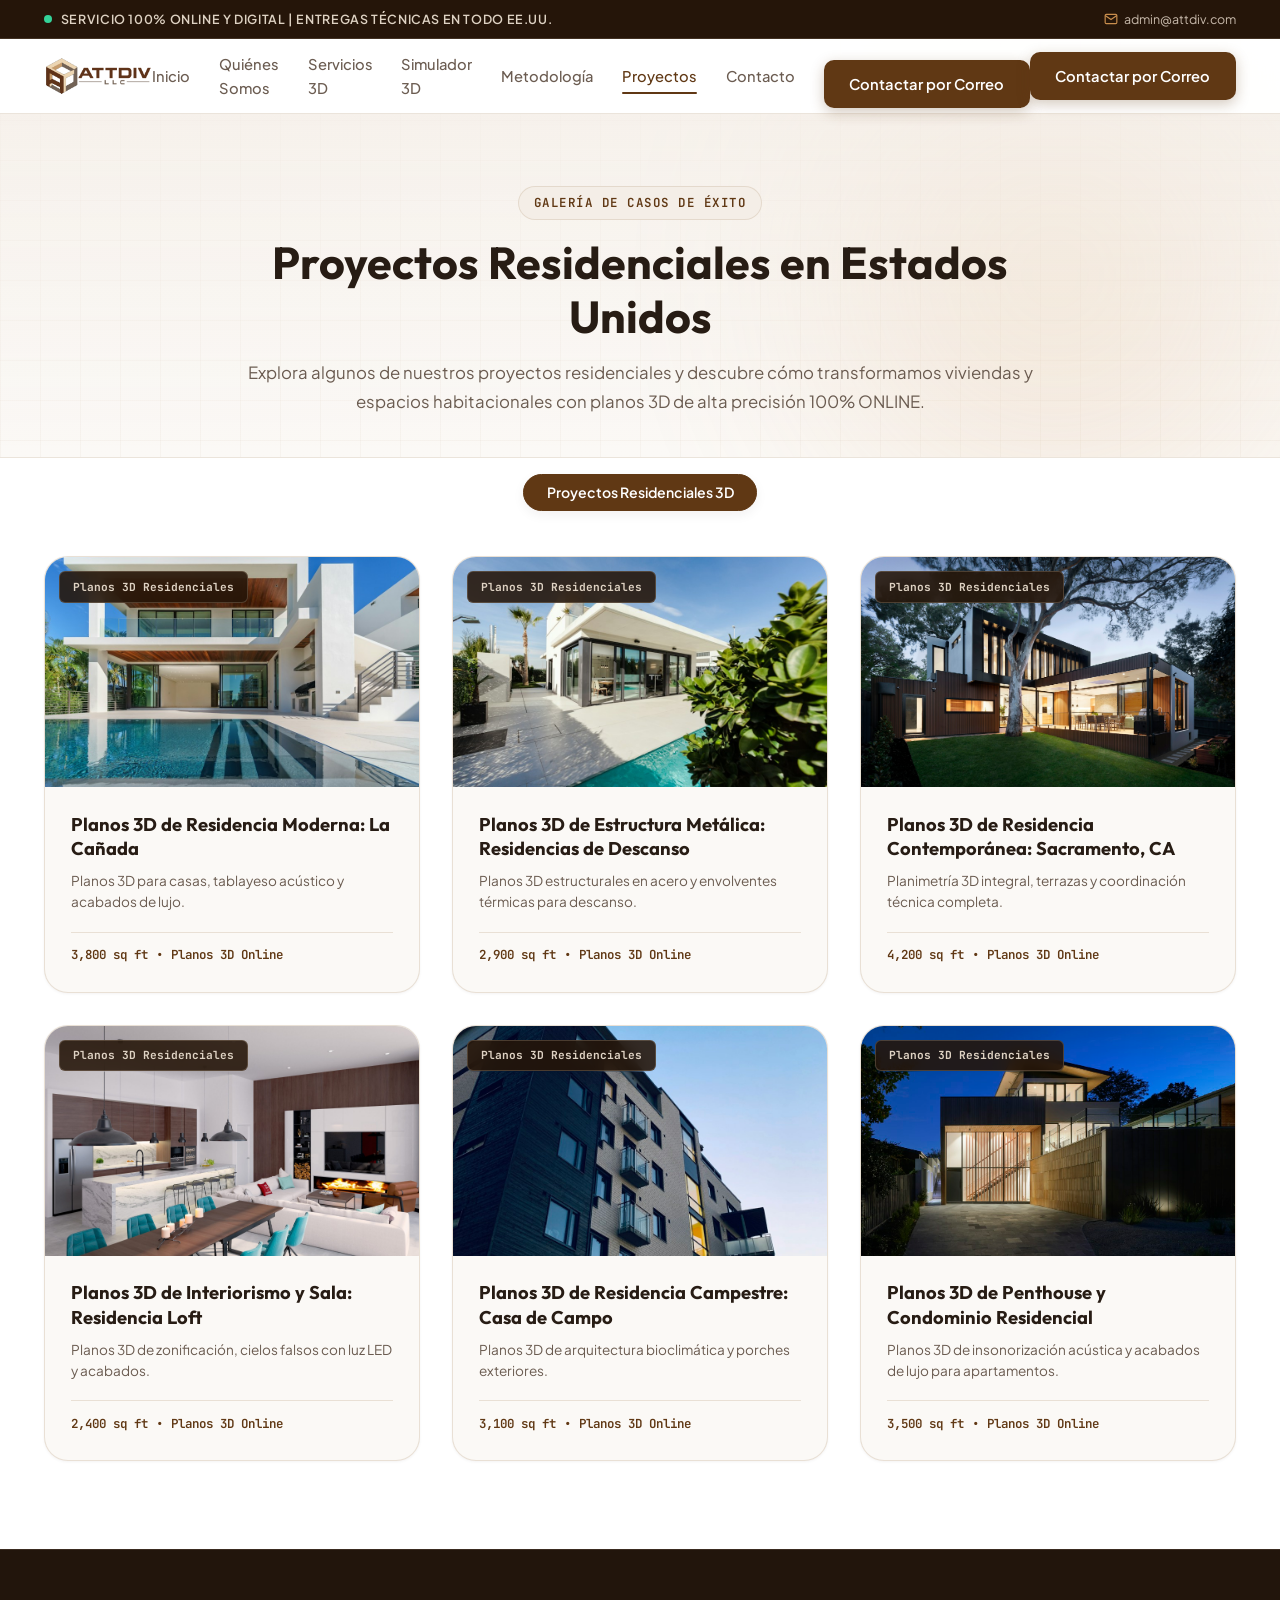
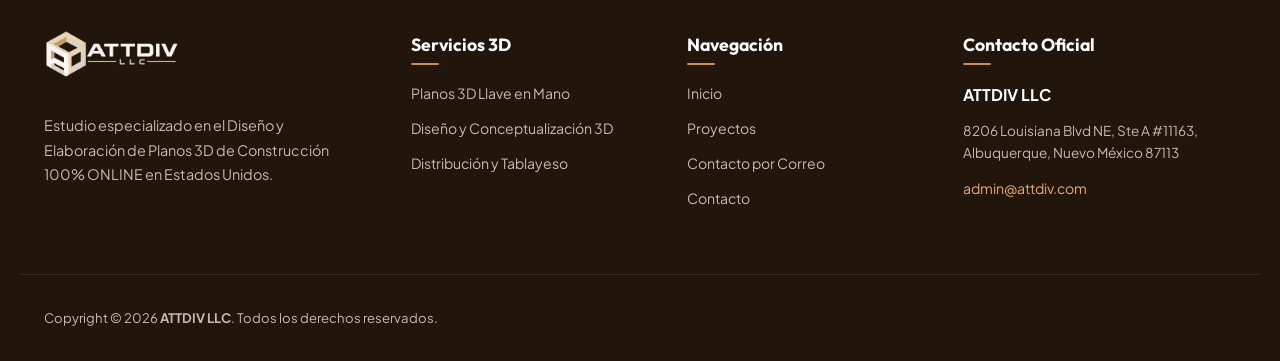
==== proyectos.html @ 7dbda61d "Initial commit: Rediseño completo ATTDIV LLC - Planos 3D y Arquitectura Digital" ====
<!DOCTYPE html>
<html lang="es">
<head>
  <meta charset="UTF-8">
  <meta name="viewport" content="width=device-width, initial-scale=1.0, maximum-scale=5.0">
  <title>Portafolio de Proyectos 3D | ATTDIV LLC</title>
  <meta name="description" content="Portafolio de proyectos y planos arquitectónicos 3D desarrollados por ATTDIV LLC en Estados Unidos. Obras residenciales, de descanso, y condominios modernos.">
  <link rel="icon" type="image/png" href="assets/img/favicon-attdiv.png?v=3">
  <link rel="shortcut icon" href="favicon.ico?v=3">
  <link rel="apple-touch-icon" href="assets/img/favicon-attdiv.png?v=3">
  <link rel="stylesheet" href="assets/css/styles.css">
</head>
<body>

  <!-- Ambient Glows -->
  <div class="ambient-glow glow-warm-1"></div>
  <div class="ambient-glow glow-warm-2"></div>

  <!-- TOPBAR -->
  <aside class="topbar">
    <div class="container topbar-wrapper">
      <div class="topbar-status">
        <span class="status-pulse-dot"></span>
        <span>SERVICIO 100% ONLINE Y DIGITAL | ENTREGAS TÉCNICAS EN TODO EE.UU.</span>
      </div>
      <div class="topbar-links">
        <a href="mailto:admin@attdiv.com">
          <svg width="14" height="14" viewBox="0 0 24 24" fill="none" stroke="currentColor" stroke-width="2"><path d="M4 4h16c1.1 0 2 .9 2 2v12c0 1.1-.9 2-2 2H4c-1.1 0-2-.9-2-2V6c0-1.1.9-2 2-2z"></path><polyline points="22,6 12,13 2,6"></polyline></svg>
          <span>admin@attdiv.com</span>
        </a>
      </div>
    </div>
  </aside>

  <!-- HEADER -->
  <header class="header">
    <div class="container nav-container">
      <a href="index.html" class="logo-brand">
        <img src="assets/img/logo-horizontal-web.png" alt="ATTDIV LLC">
      </a>
      <nav class="nav-menu">
        <a href="index.html#inicio" class="nav-link">Inicio</a>
        <a href="index.html#quienes-somos" class="nav-link">Quiénes Somos</a>
        <a href="servicios.html" class="nav-link">Servicios 3D</a>
        <a href="index.html#simulador" class="nav-link">Simulador 3D</a>
        <a href="index.html#metodologia" class="nav-link">Metodología</a>
        <a href="proyectos.html" class="nav-link active">Proyectos</a>
        <a href="index.html#contacto" class="nav-link">Contacto</a>
        <div class="nav-menu-cta mobile-only" style="display:flex;flex-direction:column;gap:0.75rem;width:100%;margin-top:1rem;">
          <a href="mailto:admin@attdiv.com?subject=Consulta%20Planos%203D%20ATTDIV%20LLC" class="btn btn-primary" style="width:100%;">Contactar por Correo</a>
        </div>
      </nav>
      <div class="nav-actions">
        <a href="mailto:admin@attdiv.com?subject=Consulta%20Planos%203D%20ATTDIV%20LLC" class="btn btn-primary desktop-only">Contactar por Correo</a>
        <button class="menu-toggle" aria-label="Abrir menú" aria-expanded="false">
          <svg width="24" height="24" viewBox="0 0 24 24" fill="none" stroke="currentColor" stroke-width="2"><line x1="3" y1="12" x2="21" y2="12"></line><line x1="3" y1="6" x2="21" y2="6"></line><line x1="3" y1="18" x2="21" y2="18"></line></svg>
        </button>
      </div>
    </div>
  </header>

  <main>
    <section style="padding:4.5rem 0 2.5rem;background:linear-gradient(180deg, rgba(244, 238, 231, 0.7) 0%, transparent 100%);text-align:center;">
      <div class="container" style="max-width:850px;">
        <span class="section-tag">GALERÍA DE CASOS DE ÉXITO</span>
        <h1 class="section-title">Proyectos Residenciales en Estados Unidos</h1>
        <p class="section-subtitle">
          Explora algunos de nuestros proyectos residenciales y descubre cómo transformamos viviendas y espacios habitacionales con planos 3D de alta precisión 100% ONLINE.
        </p>
      </div>
    </section>

    <!-- PORTFOLIO GRID -->
    <section class="portfolio-section" style="padding-top:1rem;">
      <div class="container">
        <div class="portfolio-filters">
          <button type="button" class="port-filter-btn active" data-filter="all">Proyectos Residenciales 3D</button>
        </div>

        <div class="portfolio-grid">
          <!-- 1. LA CAÑADA -->
          <div class="portfolio-card" data-category="residencial" data-desc="Planos 3D de tablayeso residencial y divisiones interiores de alta gama en La Cañada. Modulación de muros secos, cielos falsos con iluminación indirecta y acabados de primera categoría." data-specs="Área: 3,800 sq ft • Formato: Revit BIM + 3ds Max • Tiempo: 14 días • Planos 3D Online">
            <div class="portfolio-img-box">
              <img src="assets/img/port-canada.jpg" alt="Planos 3D Tablayeso residencial La Cañada">
              <span class="portfolio-category-tag">Planos 3D Residenciales</span>
            </div>
            <div class="portfolio-info">
              <h3 class="portfolio-title">Planos 3D de Residencia Moderna: La Cañada</h3>
              <p class="portfolio-desc">Planos 3D para casas, tablayeso acústico y acabados de lujo.</p>
              <div class="portfolio-specs">
                <span>3,800 sq ft</span>
                <span>•</span>
                <span>Planos 3D Online</span>
              </div>
            </div>
          </div>

          <!-- 2. RESIDENCIAS DE DESCANSO -->
          <div class="portfolio-card" data-category="residencial" data-desc="Planos 3D estructurales metálicos y diseño arquitectónico 3D para residencia de descanso contemporánea con amplios ventanales y voladizos." data-specs="Área: 2,900 sq ft • Formato: AutoCAD 3D + Tekla • Tiempo: 10 días • Planos 3D Online">
            <div class="portfolio-img-box">
              <img src="assets/img/port-descanso.jpg" alt="Planos 3D Estructura metálica residencias de descanso">
              <span class="portfolio-category-tag">Planos 3D Residenciales</span>
            </div>
            <div class="portfolio-info">
              <h3 class="portfolio-title">Planos 3D de Estructura Metálica: Residencias de Descanso</h3>
              <p class="portfolio-desc">Planos 3D estructurales en acero y envolventes térmicas para descanso.</p>
              <div class="portfolio-specs">
                <span>2,900 sq ft</span>
                <span>•</span>
                <span>Planos 3D Online</span>
              </div>
            </div>
          </div>

          <!-- 3. SACRAMENTO CA -->
          <div class="portfolio-card" data-category="residencial" data-desc="Planos 3D integrales para residencia unifamiliar contemporánea en Sacramento, CA. Diseño de fachada moderna, terrazas y piscina integrada." data-specs="Área: 4,200 sq ft • Formato: Revit BIM + AutoCAD • Tiempo: 15 días • Planos 3D Online">
            <div class="portfolio-img-box">
              <img src="assets/img/hero-3d.jpg" alt="Planos 3D Residencia Contemporánea Sacramento">
              <span class="portfolio-category-tag">Planos 3D Residenciales</span>
            </div>
            <div class="portfolio-info">
              <h3 class="portfolio-title">Planos 3D de Residencia Contemporánea: Sacramento, CA</h3>
              <p class="portfolio-desc">Planimetría 3D integral, terrazas y coordinación técnica completa.</p>
              <div class="portfolio-specs">
                <span>4,200 sq ft</span>
                <span>•</span>
                <span>Planos 3D Online</span>
              </div>
            </div>
          </div>

          <!-- 4. INTERIORISMO RESIDENCIAL -->
          <div class="portfolio-card" data-category="residencial" data-desc="Planos 3D de distribución interior, tablayeso acústico e iluminación LED indirecta para sala y cocina de loft residencial." data-specs="Área: 2,400 sq ft • Formato: AutoCAD 3D + SketchUp • Tiempo: 9 días • Planos 3D Online">
            <div class="portfolio-img-box">
              <img src="assets/img/cocina-salon-comedor.jpg" alt="Planos 3D Interiorismo Sala Loft">
              <span class="portfolio-category-tag">Planos 3D Residenciales</span>
            </div>
            <div class="portfolio-info">
              <h3 class="portfolio-title">Planos 3D de Interiorismo y Sala: Residencia Loft</h3>
              <p class="portfolio-desc">Planos 3D de zonificación, cielos falsos con luz LED y acabados.</p>
              <div class="portfolio-specs">
                <span>2,400 sq ft</span>
                <span>•</span>
                <span>Planos 3D Online</span>
              </div>
            </div>
          </div>

          <!-- 5. CASA DE CAMPO -->
          <div class="portfolio-card" data-category="residencial" data-desc="Planimetría 3D para vivienda campestre sustentable con muros térmicos, orientación solar y porches exteriores." data-specs="Área: 3,100 sq ft • Formato: Revit Architecture + 3ds Max • Tiempo: 12 días • Planos 3D Online">
            <div class="portfolio-img-box">
              <img src="assets/img/port-cendana.jpg" alt="Planos 3D Casa de Campo Residencial">
              <span class="portfolio-category-tag">Planos 3D Residenciales</span>
            </div>
            <div class="portfolio-info">
              <h3 class="portfolio-title">Planos 3D de Residencia Campestre: Casa de Campo</h3>
              <p class="portfolio-desc">Planos 3D de arquitectura bioclimática y porches exteriores.</p>
              <div class="portfolio-specs">
                <span>3,100 sq ft</span>
                <span>•</span>
                <span>Planos 3D Online</span>
              </div>
            </div>
          </div>

          <!-- 6. PENTHOUSE RESIDENCIAL -->
          <div class="portfolio-card" data-category="residencial" data-desc="Planos 3D de tablayeso y acabados interiores para penthouse y apartamentos de lujo con aislamiento acústico." data-specs="Área: 3,500 sq ft • Formato: Revit BIM + DWG • Tiempo: 13 días • Planos 3D Online">
            <div class="portfolio-img-box">
              <img src="assets/img/service-distribution.jpg" alt="Planos 3D Penthouse Residencial">
              <span class="portfolio-category-tag">Planos 3D Residenciales</span>
            </div>
            <div class="portfolio-info">
              <h3 class="portfolio-title">Planos 3D de Penthouse y Condominio Residencial</h3>
              <p class="portfolio-desc">Planos 3D de insonorización acústica y acabados de lujo para apartamentos.</p>
              <div class="portfolio-specs">
                <span>3,500 sq ft</span>
                <span>•</span>
                <span>Planos 3D Online</span>
              </div>
            </div>
          </div>
        </div>
      </div>
    </section>
  </main>

  <!-- LIGHTBOX MODAL -->
  <div class="modal-overlay" id="projectModal" role="dialog" aria-modal="true" aria-hidden="true">
    <div class="modal-content">
      <button class="modal-close-btn" id="modalCloseBtn" aria-label="Cerrar">&times;</button>
      <div style="height:360px;overflow:hidden;border-bottom:1px solid var(--border-subtle);background:var(--cafe-deep);">
        <img id="modalImg" src="" alt="Detalle del Proyecto" style="width:100%;height:100%;object-fit:cover;">
      </div>
      <div style="padding:2.2rem;">
        <span class="section-tag" id="modalCategory" style="margin-bottom:0.75rem;">Categoría</span>
        <h3 id="modalTitle" style="font-size:1.6rem;margin-bottom:1rem;color:var(--text-main);font-family:var(--font-heading);">Título del Proyecto</h3>
        <p id="modalDesc" style="color:var(--text-muted);line-height:1.7;margin-bottom:1.5rem;font-size:0.95rem;">Descripción detallada.</p>
        <div style="background:var(--beige-soft);border:1px solid var(--border-subtle);padding:1.1rem;border-radius:var(--radius-sm);margin-bottom:1.8rem;">
          <strong style="display:block;color:var(--cafe-primary);font-size:0.8rem;text-transform:uppercase;letter-spacing:0.06em;margin-bottom:0.35rem;" class="font-mono">Ficha Técnica de Entrega</strong>
          <span id="modalSpecs" class="font-mono" style="font-size:0.85rem;color:var(--text-main);">Especificaciones</span>
        </div>
        <div style="display:flex;gap:1rem;flex-wrap:wrap;">
          <a href="mailto:admin@attdiv.com?subject=Consulta%20Proyecto%20Planos%203D" class="btn btn-primary" style="flex:1;">
            <svg width="18" height="18" viewBox="0 0 24 24" fill="none" stroke="currentColor" stroke-width="2"><path d="M4 4h16c1.1 0 2 .9 2 2v12c0 1.1-.9 2-2 2H4c-1.1 0-2-.9-2-2V6c0-1.1.9-2 2-2z"></path><polyline points="22,6 12,13 2,6"></polyline></svg>
            <span>Consultar por Correo</span>
          </a>
          <button type="button" class="btn btn-secondary" onclick="document.getElementById('projectModal').classList.remove('active');document.body.style.overflow='';">Cerrar</button>
        </div>
      </div>
    </div>
  </div>

  <!-- FOOTER -->
  <footer class="footer">
    <div class="container footer-grid">
      <div class="footer-brand">
        <a href="index.html" class="logo-brand" style="margin-bottom:1.2rem;display:inline-flex;">
          <img src="assets/img/logo-horizontal-light.png" alt="ATTDIV LLC" style="height:48px;">
        </a>
        <p>Estudio especializado en el Diseño y Elaboración de Planos 3D de Construcción 100% ONLINE en Estados Unidos.</p>
      </div>
      <div class="footer-col">
        <h4>Servicios 3D</h4>
        <div class="footer-links">
          <a href="servicios.html">Planos 3D Llave en Mano</a>
          <a href="servicios.html">Diseño y Conceptualización 3D</a>
          <a href="servicios.html">Distribución y Tablayeso</a>
        </div>
      </div>
      <div class="footer-col">
        <h4>Navegación</h4>
        <div class="footer-links">
          <a href="index.html">Inicio</a>
          <a href="proyectos.html">Proyectos</a>
          <a href="mailto:admin@attdiv.com?subject=Consulta%20Planos%203D">Contacto por Correo</a>
          <a href="index.html#contacto">Contacto</a>
        </div>
      </div>
      <div class="footer-col">
        <h4>Contacto Oficial</h4>
        <div class="footer-links">
          <span style="color:#fff;font-weight:700;">ATTDIV LLC</span>
          <span style="font-size:0.85rem;color:var(--text-on-dark-muted);">8206 Louisiana Blvd NE, Ste A #11163, Albuquerque, Nuevo México 87113</span>
          <a href="mailto:admin@attdiv.com" style="color:var(--accent-gold-light);">admin@attdiv.com</a>
        </div>
      </div>
    </div>
    <div class="container footer-bottom">
      <div>Copyright © 2026 <strong>ATTDIV LLC</strong>. Todos los derechos reservados.</div>
    </div>
  </footer>

  <script src="assets/js/main.js"></script>
</body>
</html>
---- assets/css/styles.css ----
/* ==========================================================================
   ATTDIV LLC - ARCHITECTURAL DESIGN & 3D BLUEPRINTS ONLINE
   Design System & Styling
   Palette:
     - Café:   #603814 (Primary Brand Walnut)
     - Beige:  #c7b199 (Warm Travertine / Sandstone)
     - Tierra: #736356 (Earth Taupe / Mineral Stone)
     - Blanco: #ffffff (Pure Blueprint White)
   ========================================================================== */

@import url('https://fonts.googleapis.com/css2?family=JetBrains+Mono:wght@400;500;600;700&family=Outfit:wght@300;400;500;600;700;800;900&family=Plus+Jakarta+Sans:ital,wght@0,300;0,400;0,500;0,600;0,700;0,800;1,400&display=swap');

:root {
  /* Core Palette */
  --cafe-primary: #603814;
  --cafe-dark: #40230b;
  --cafe-deep: #251509;
  --cafe-light: #7e4b1e;
  --cafe-glow: rgba(96, 56, 20, 0.16);

  --beige-primary: #c7b199;
  --beige-light: #ded2c3;
  --beige-soft: #f4eee7;
  --beige-subtle: #faf7f2;
  --beige-dark: #9f8870;

  --tierra-primary: #736356;
  --tierra-dark: #4e4238;
  --tierra-light: #918174;
  --tierra-soft: #ebe5df;

  --color-white: #ffffff;
  --color-offwhite: #fdfbf8;

  /* Surfaces & Backgrounds */
  --bg-page: #fbf9f6;
  --bg-surface: #ffffff;
  --bg-muted: #f5eee5;
  --bg-dark-section: #22150c;
  --bg-dark-card: #301f13;
  --bg-dark-border: rgba(199, 177, 153, 0.15);

  /* Warm Accent & Gold */
  --accent-gold: #c98e4d;
  --accent-gold-light: #e4ab6d;
  --accent-gold-glow: rgba(201, 142, 77, 0.25);

  /* Typography Colors */
  --text-main: #271c14;
  --text-muted: #6b5c51;
  --text-subtle: #96867a;
  --text-on-dark: #faf7f2;
  --text-on-dark-muted: #c7b9ab;

  /* Borders */
  --border-subtle: rgba(199, 177, 153, 0.35);
  --border-medium: rgba(115, 99, 86, 0.22);
  --border-strong: rgba(96, 56, 20, 0.28);

  /* Shadows */
  --shadow-xs: 0 1px 3px rgba(37, 21, 9, 0.05);
  --shadow-sm: 0 4px 12px rgba(37, 21, 9, 0.06);
  --shadow-md: 0 10px 28px -6px rgba(37, 21, 9, 0.09), 0 3px 8px -2px rgba(37, 21, 9, 0.04);
  --shadow-lg: 0 20px 44px -8px rgba(37, 21, 9, 0.13), 0 6px 16px -3px rgba(37, 21, 9, 0.06);
  --shadow-xl: 0 30px 60px -12px rgba(37, 21, 9, 0.22);

  /* Radius */
  --radius-xs: 6px;
  --radius-sm: 10px;
  --radius-md: 16px;
  --radius-lg: 24px;
  --radius-xl: 32px;
  --radius-pill: 9999px;

  /* Fonts */
  --font-heading: 'Outfit', sans-serif;
  --font-body: 'Plus Jakarta Sans', system-ui, -apple-system, sans-serif;
  --font-mono: 'JetBrains Mono', monospace;

  /* Transitions */
  --ease-spring: cubic-bezier(0.16, 1, 0.3, 1);
  --ease-smooth: cubic-bezier(0.4, 0, 0.2, 1);
  --duration-fast: 0.18s;
  --duration-normal: 0.3s;
  --duration-slow: 0.5s;
}

/* ==========================================================================
   RESET & GLOBAL BASE (Strict Zero Horizontal Overflow)
   ========================================================================== */
*, *::before, *::after {
  box-sizing: border-box;
  margin: 0;
  padding: 0;
}

html, body {
  overflow-x: hidden !important;
  max-width: 100vw;
  width: 100%;
  position: relative;
  scroll-behavior: smooth;
  font-size: 16px;
  -webkit-text-size-adjust: 100%;
}

body {
  font-family: var(--font-body);
  color: var(--text-main);
  background-color: var(--bg-page);
  line-height: 1.65;
  -webkit-font-smoothing: antialiased;
  -moz-osx-font-smoothing: grayscale;
}

/* Subtle Architectural Grid Background */
body::before {
  content: "";
  position: fixed;
  top: 0;
  left: 0;
  width: 100%;
  height: 100%;
  background-image: 
    linear-gradient(to right, rgba(199, 177, 153, 0.08) 1px, transparent 1px),
    linear-gradient(to bottom, rgba(199, 177, 153, 0.08) 1px, transparent 1px);
  background-size: 40px 40px;
  pointer-events: none;
  z-index: -1;
}

img, svg {
  display: block;
  max-width: 100%;
  height: auto;
}

a {
  color: inherit;
  text-decoration: none;
  transition: color var(--duration-fast) var(--ease-smooth);
}

button, input, select, textarea {
  font-family: inherit;
  font-size: inherit;
  color: inherit;
}

ul, ol {
  list-style: none;
}

.container {
  width: 100%;
  max-width: 1240px;
  margin-left: auto;
  margin-right: auto;
  padding-left: 1.5rem;
  padding-right: 1.5rem;
  box-sizing: border-box;
}

.font-mono {
  font-family: var(--font-mono);
}

/* Ambient Glow Container (Contained to prevent any horizontal scroll) */
.ambient-glow {
  position: absolute;
  width: 450px;
  height: 450px;
  border-radius: 50%;
  filter: blur(120px);
  pointer-events: none;
  z-index: -1;
  opacity: 0.3;
  max-width: 100vw;
  overflow: hidden;
}

.glow-warm-1 {
  top: 50px;
  right: 0;
  background: radial-gradient(circle, var(--accent-gold-light), rgba(96, 56, 20, 0.2));
}

.glow-warm-2 {
  top: 700px;
  left: 0;
  background: radial-gradient(circle, var(--beige-primary), rgba(115, 99, 86, 0.15));
}

/* ==========================================================================
   TOPBAR
   ========================================================================== */
.topbar {
  background-color: var(--cafe-deep);
  color: var(--text-on-dark);
  font-size: 0.78rem;
  border-bottom: 1px solid rgba(199, 177, 153, 0.18);
  position: relative;
  z-index: 1001;
}

.topbar-wrapper {
  display: flex;
  align-items: center;
  justify-content: space-between;
  padding-top: 0.55rem;
  padding-bottom: 0.55rem;
  flex-wrap: wrap;
  gap: 0.5rem;
}

.topbar-status {
  display: flex;
  align-items: center;
  gap: 0.55rem;
  font-weight: 600;
  letter-spacing: 0.05em;
  color: var(--beige-light);
}

.status-pulse-dot {
  width: 8px;
  height: 8px;
  border-radius: 50%;
  background-color: #34d399;
  box-shadow: 0 0 0 0 rgba(52, 211, 153, 0.7);
  animation: pulse-ring 2s infinite cubic-bezier(0.4, 0, 0.6, 1);
}

@keyframes pulse-ring {
  0% { box-shadow: 0 0 0 0 rgba(52, 211, 153, 0.7); }
  70% { box-shadow: 0 0 0 8px rgba(52, 211, 153, 0); }
  100% { box-shadow: 0 0 0 0 rgba(52, 211, 153, 0); }
}

.topbar-links {
  display: flex;
  align-items: center;
  gap: 1.5rem;
  color: var(--text-on-dark-muted);
}

.topbar-links a {
  display: inline-flex;
  align-items: center;
  gap: 0.4rem;
  transition: color var(--duration-fast);
}

.topbar-links a:hover {
  color: var(--accent-gold-light);
}

.topbar-links svg {
  color: var(--accent-gold);
}

/* ==========================================================================
   HEADER / NAVBAR
   ========================================================================== */
.header {
  position: sticky;
  top: 0;
  background: rgba(255, 255, 255, 0.94);
  backdrop-filter: blur(16px);
  -webkit-backdrop-filter: blur(16px);
  border-bottom: 1px solid var(--border-subtle);
  z-index: 1000;
  transition: box-shadow var(--duration-normal), background-color var(--duration-normal);
}

.header.scrolled {
  background: rgba(255, 255, 255, 0.98);
  box-shadow: var(--shadow-sm);
}

.nav-container {
  display: flex;
  align-items: center;
  justify-content: space-between;
  height: 74px;
}

.logo-brand {
  display: flex;
  align-items: center;
  gap: 0.75rem;
}

.logo-brand img {
  height: 44px;
  width: auto;
  object-fit: contain;
  transition: transform var(--duration-normal) var(--ease-spring);
}

.logo-brand:hover img {
  transform: scale(1.03);
}

.nav-menu {
  display: flex;
  align-items: center;
  gap: 1.8rem;
}

.nav-link {
  font-weight: 500;
  font-size: 0.92rem;
  color: var(--text-muted);
  position: relative;
  padding: 0.35rem 0;
  transition: color var(--duration-fast);
}

.nav-link::after {
  content: "";
  position: absolute;
  bottom: 0;
  left: 0;
  width: 0%;
  height: 2px;
  background-color: var(--cafe-primary);
  border-radius: var(--radius-pill);
  transition: width var(--duration-normal) var(--ease-smooth);
}

.nav-link:hover, .nav-link.active {
  color: var(--cafe-primary);
}

.nav-link:hover::after, .nav-link.active::after {
  width: 100%;
}

.nav-actions {
  display: flex;
  align-items: center;
  gap: 1rem;
}

.menu-toggle {
  display: none;
  background: none;
  border: 1px solid var(--border-subtle);
  padding: 0.5rem;
  border-radius: var(--radius-sm);
  cursor: pointer;
  color: var(--cafe-primary);
  transition: all var(--duration-fast);
}

.menu-toggle:hover {
  background-color: var(--beige-soft);
}

/* ==========================================================================
   BUTTONS
   ========================================================================== */
.btn {
  display: inline-flex;
  align-items: center;
  justify-content: center;
  gap: 0.55rem;
  font-weight: 600;
  font-size: 0.92rem;
  padding: 0.75rem 1.6rem;
  border-radius: var(--radius-sm);
  cursor: pointer;
  border: none;
  transition: all var(--duration-normal) var(--ease-spring);
  text-decoration: none;
  white-space: nowrap;
}

.btn-primary {
  background-color: var(--cafe-primary);
  color: var(--color-white);
  box-shadow: 0 4px 14px rgba(96, 56, 20, 0.28);
}

.btn-primary:hover {
  background-color: var(--cafe-dark);
  box-shadow: 0 8px 22px rgba(96, 56, 20, 0.38);
  transform: translateY(-2px);
  color: var(--color-white);
}

.btn-secondary {
  background-color: var(--color-white);
  color: var(--cafe-primary);
  border: 1.5px solid var(--border-subtle);
  box-shadow: var(--shadow-xs);
}

.btn-secondary:hover {
  background-color: var(--beige-soft);
  border-color: var(--beige-primary);
  color: var(--cafe-dark);
  transform: translateY(-2px);
}

/* ==========================================================================
   SECTION COMMON STYLES
   ========================================================================== */
section {
  padding: 5.5rem 0;
  position: relative;
  overflow: hidden;
}

.section-tag {
  display: inline-flex;
  align-items: center;
  gap: 0.45rem;
  font-family: var(--font-mono);
  font-size: 0.78rem;
  font-weight: 600;
  letter-spacing: 0.12em;
  text-transform: uppercase;
  color: var(--cafe-primary);
  background-color: var(--beige-soft);
  padding: 0.35rem 0.9rem;
  border-radius: var(--radius-pill);
  border: 1px solid var(--border-subtle);
  margin-bottom: 1rem;
}

.section-header {
  text-align: center;
  max-width: 780px;
  margin: 0 auto 3.5rem auto;
}

.section-title {
  font-family: var(--font-heading);
  font-size: clamp(2rem, 3.5vw, 2.8rem);
  font-weight: 700;
  line-height: 1.2;
  color: var(--text-main);
  margin-bottom: 1rem;
}

.section-subtitle {
  font-size: 1.05rem;
  color: var(--text-muted);
  line-height: 1.7;
}

/* ==========================================================================
   HERO SECTION
   ========================================================================== */
.hero {
  padding: 4.5rem 0 5.5rem;
  background: linear-gradient(180deg, rgba(244, 238, 231, 0.6) 0%, rgba(251, 249, 246, 0) 100%);
  position: relative;
  overflow: hidden;
}

.hero-grid {
  display: grid;
  grid-template-columns: 1.15fr 0.85fr;
  gap: 3.5rem;
  align-items: center;
}

.hero-tag {
  display: inline-flex;
  align-items: center;
  gap: 0.5rem;
  font-family: var(--font-mono);
  font-size: 0.82rem;
  font-weight: 600;
  letter-spacing: 0.08em;
  color: var(--cafe-primary);
  background: var(--color-white);
  padding: 0.4rem 1rem;
  border-radius: var(--radius-pill);
  border: 1px solid var(--border-subtle);
  box-shadow: var(--shadow-xs);
  margin-bottom: 1.4rem;
}

.hero-tag span {
  color: var(--accent-gold);
  font-weight: 700;
}

.hero-title {
  font-family: var(--font-heading);
  font-size: clamp(2.4rem, 4.2vw, 3.8rem);
  font-weight: 800;
  line-height: 1.12;
  color: var(--text-main);
  margin-bottom: 1.4rem;
  letter-spacing: -0.02em;
}

.hero-title .gradient-text {
  background: linear-gradient(135deg, var(--cafe-primary) 0%, var(--accent-gold) 100%);
  -webkit-background-clip: text;
  -webkit-text-fill-color: transparent;
  display: inline-block;
}

.hero-desc {
  font-size: 1.08rem;
  color: var(--text-muted);
  line-height: 1.75;
  margin-bottom: 1.8rem;
}

.hero-features-list {
  display: flex;
  flex-direction: column;
  gap: 0.75rem;
  margin-bottom: 2.2rem;
}

.hero-feature-item {
  display: flex;
  align-items: flex-start;
  gap: 0.8rem;
  font-size: 0.95rem;
  color: var(--text-main);
}

.hero-check-icon {
  display: inline-flex;
  align-items: center;
  justify-content: center;
  width: 22px;
  height: 22px;
  border-radius: 50%;
  background-color: var(--cafe-primary);
  color: var(--color-white);
  font-size: 0.75rem;
  font-weight: 700;
  flex-shrink: 0;
  margin-top: 2px;
}

.hero-actions {
  display: flex;
  align-items: center;
  gap: 1.2rem;
  margin-bottom: 2.8rem;
  flex-wrap: wrap;
}

.hero-stats {
  display: grid;
  grid-template-columns: repeat(3, 1fr);
  gap: 1.5rem;
  padding-top: 2rem;
  border-top: 1px solid var(--border-subtle);
}

.stat-item {
  display: flex;
  flex-direction: column;
}

.stat-num {
  font-family: var(--font-heading);
  font-size: 2.2rem;
  font-weight: 800;
  line-height: 1;
  color: var(--cafe-primary);
  margin-bottom: 0.35rem;
}

.stat-label {
  font-size: 0.8rem;
  color: var(--text-muted);
  line-height: 1.4;
}

/* Hero Visual Showcase */
.hero-visual-card {
  position: relative;
  background: var(--color-white);
  border: 1px solid var(--border-subtle);
  border-radius: var(--radius-lg);
  padding: 1rem;
  box-shadow: var(--shadow-xl);
  box-sizing: border-box;
  max-width: 100%;
}

.hero-visual-img-wrap {
  position: relative;
  border-radius: var(--radius-md);
  overflow: hidden;
  aspect-ratio: 4 / 3;
}

.hero-visual-img-wrap img {
  width: 100%;
  height: 100%;
  object-fit: cover;
}

.cad-grid-overlay {
  position: absolute;
  top: 0;
  left: 0;
  width: 100%;
  height: 100%;
  background-image: 
    linear-gradient(to right, rgba(255, 255, 255, 0.15) 1px, transparent 1px),
    linear-gradient(to bottom, rgba(255, 255, 255, 0.15) 1px, transparent 1px);
  background-size: 24px 24px;
  pointer-events: none;
}

.cad-badge-scale {
  position: absolute;
  top: 14px;
  left: 14px;
  background: rgba(37, 21, 9, 0.85);
  backdrop-filter: blur(8px);
  color: var(--beige-light);
  font-family: var(--font-mono);
  font-size: 0.72rem;
  padding: 0.3rem 0.7rem;
  border-radius: var(--radius-xs);
  border: 1px solid rgba(199, 177, 153, 0.3);
}

.cad-badge-logo {
  position: absolute;
  top: 14px;
  right: 14px;
  background: rgba(255, 255, 255, 0.95);
  backdrop-filter: blur(8px);
  padding: 0.4rem 0.75rem;
  border-radius: var(--radius-xs);
  box-shadow: var(--shadow-sm);
}

.cad-badge-logo img {
  height: 24px;
  width: auto;
}

.floating-badge {
  position: absolute;
  background: rgba(255, 255, 255, 0.95);
  backdrop-filter: blur(12px);
  border: 1px solid var(--border-subtle);
  border-radius: var(--radius-md);
  padding: 0.75rem 1.1rem;
  box-shadow: var(--shadow-lg);
  display: flex;
  align-items: center;
  gap: 0.8rem;
  z-index: 2;
  box-sizing: border-box;
}

.floating-badge-1 {
  bottom: -20px;
  left: -15px;
}

.floating-badge-2 {
  top: 35%;
  right: -15px;
}

/* ==========================================================================
   ANIMATED ICONS & MICRO-INTERACTIONS
   ========================================================================== */
.icon-box {
  display: inline-flex;
  align-items: center;
  justify-content: center;
  width: 48px;
  height: 48px;
  border-radius: var(--radius-sm);
  background-color: var(--beige-soft);
  color: var(--cafe-primary);
  border: 1px solid var(--border-subtle);
  flex-shrink: 0;
  transition: all var(--duration-normal) var(--ease-spring);
}

.icon-box svg {
  width: 22px;
  height: 22px;
  transition: transform var(--duration-normal) var(--ease-spring);
}

.card-hoverable:hover .icon-box,
.icon-box:hover {
  background-color: var(--cafe-primary);
  color: var(--color-white);
  border-color: var(--cafe-primary);
  transform: translateY(-3px) scale(1.06);
  box-shadow: 0 6px 16px var(--cafe-glow);
}

.card-hoverable:hover .icon-box svg,
.icon-box:hover svg {
  transform: scale(1.12) rotate(4deg);
}

/* ==========================================================================
   TOOLTIPS
   ========================================================================== */
.has-tooltip {
  position: relative;
  display: inline-flex;
  align-items: baseline;
  gap: 0.2rem;
  cursor: pointer;
  border-bottom: 1.5px dashed var(--accent-gold);
  color: var(--cafe-primary);
  font-weight: 600;
  transition: all var(--duration-fast);
}

.has-tooltip:hover {
  color: var(--cafe-dark);
  border-bottom-color: var(--cafe-primary);
  background-color: rgba(201, 142, 77, 0.1);
}

.tooltip-icon {
  font-size: 0.72rem;
  background: var(--accent-gold);
  color: var(--color-white);
  width: 14px;
  height: 14px;
  border-radius: 50%;
  display: inline-flex;
  align-items: center;
  justify-content: center;
  font-weight: 700;
  vertical-align: middle;
  transform: translateY(-2px);
}

.tooltip-card {
  position: absolute;
  bottom: calc(100% + 12px);
  left: 50%;
  transform: translateX(-50%) translateY(8px) scale(0.96);
  width: 290px;
  background: rgba(255, 255, 255, 0.98);
  backdrop-filter: blur(14px);
  border: 1px solid var(--border-medium);
  border-radius: var(--radius-md);
  padding: 1.1rem;
  box-shadow: var(--shadow-lg), 0 0 20px rgba(96, 56, 20, 0.08);
  opacity: 0;
  visibility: hidden;
  pointer-events: none;
  z-index: 1100;
  transition: opacity var(--duration-normal) var(--ease-spring),
              transform var(--duration-normal) var(--ease-spring),
              visibility var(--duration-normal);
  color: var(--text-main);
  font-size: 0.85rem;
  line-height: 1.55;
  font-weight: 400;
  text-align: left;
}

.tooltip-card::after {
  content: "";
  position: absolute;
  top: 100%;
  left: 50%;
  transform: translateX(-50%);
  border-width: 7px;
  border-style: solid;
  border-color: rgba(255, 255, 255, 0.98) transparent transparent transparent;
}

.has-tooltip:hover .tooltip-card,
.has-tooltip.active .tooltip-card {
  opacity: 1;
  visibility: visible;
  pointer-events: auto;
  transform: translateX(-50%) translateY(0) scale(1);
}

.tooltip-header {
  display: flex;
  flex-direction: column;
  gap: 0.25rem;
  margin-bottom: 0.6rem;
  border-bottom: 1px solid var(--border-subtle);
  padding-bottom: 0.5rem;
}

.tooltip-badge {
  font-family: var(--font-mono);
  font-size: 0.68rem;
  font-weight: 700;
  color: var(--cafe-primary);
  text-transform: uppercase;
  letter-spacing: 0.08em;
}

.tooltip-title {
  font-family: var(--font-heading);
  font-size: 0.96rem;
  font-weight: 700;
  color: var(--text-main);
}

.tooltip-benefit {
  display: block;
  margin-top: 0.65rem;
  padding-top: 0.55rem;
  border-top: 1px dashed var(--border-subtle);
  color: var(--cafe-primary);
  font-weight: 600;
  font-size: 0.78rem;
}

/* ==========================================================================
   PILARES DE VALOR Y ESTRATEGIA (4 Cards)
   ========================================================================== */
.pillars-section {
  background-color: var(--color-white);
  border-top: 1px solid var(--border-subtle);
  border-bottom: 1px solid var(--border-subtle);
}

.pillars-grid {
  display: grid;
  grid-template-columns: repeat(4, 1fr);
  gap: 1.8rem;
}

.pillar-card {
  background: var(--bg-page);
  border: 1px solid var(--border-subtle);
  border-radius: var(--radius-md);
  padding: 2.2rem 1.8rem;
  display: flex;
  flex-direction: column;
  transition: all var(--duration-normal) var(--ease-spring);
}

.pillar-card:hover {
  transform: translateY(-6px);
  background: var(--color-white);
  border-color: var(--beige-primary);
  box-shadow: var(--shadow-md);
}

.pillar-num {
  font-family: var(--font-mono);
  font-size: 0.95rem;
  font-weight: 700;
  color: var(--accent-gold);
  margin-bottom: 1.2rem;
  display: block;
}

.pillar-title {
  font-family: var(--font-heading);
  font-size: 1.25rem;
  font-weight: 700;
  color: var(--text-main);
  margin-bottom: 0.8rem;
}

.pillar-desc {
  font-size: 0.9rem;
  color: var(--text-muted);
  line-height: 1.6;
}

/* ==========================================================================
   ABOUT SECTION / QUIÉNES SOMOS
   ========================================================================== */
.about-section {
  background-color: var(--bg-page);
}

.about-grid {
  display: grid;
  grid-template-columns: 0.9fr 1.1fr;
  gap: 4.5rem;
  align-items: center;
}

.about-visual {
  position: relative;
}

.about-img-box {
  position: relative;
  border-radius: var(--radius-lg);
  overflow: hidden;
  box-shadow: var(--shadow-xl);
  border: 1px solid var(--border-subtle);
}

.about-img-box img {
  width: 100%;
  height: 520px;
  object-fit: cover;
}

.about-experience-stamp {
  position: absolute;
  bottom: 24px;
  right: 24px;
  background: rgba(37, 21, 9, 0.92);
  backdrop-filter: blur(12px);
  border: 1px solid rgba(199, 177, 153, 0.35);
  color: var(--color-white);
  padding: 1.4rem 1.6rem;
  border-radius: var(--radius-md);
  box-shadow: var(--shadow-lg);
  text-align: center;
  max-width: 180px;
}

.stamp-years {
  display: block;
  font-family: var(--font-heading);
  font-size: 2.2rem;
  font-weight: 800;
  color: var(--accent-gold-light);
  line-height: 1;
  margin-bottom: 0.35rem;
}

.stamp-text {
  font-size: 0.76rem;
  line-height: 1.35;
  color: var(--beige-light);
  display: block;
}

.about-content h2 {
  font-family: var(--font-heading);
  font-size: clamp(2rem, 3.2vw, 2.7rem);
  font-weight: 700;
  line-height: 1.22;
  margin-bottom: 1.4rem;
  color: var(--text-main);
}

.about-text {
  font-size: 1.02rem;
  color: var(--text-muted);
  line-height: 1.75;
  margin-bottom: 1.2rem;
}

.differentiators-grid {
  display: grid;
  grid-template-columns: 1fr 1fr;
  gap: 1.4rem;
  margin: 2.2rem 0;
}

.diff-card {
  display: flex;
  align-items: flex-start;
  gap: 0.9rem;
  background: var(--color-white);
  padding: 1.2rem;
  border-radius: var(--radius-sm);
  border: 1px solid var(--border-subtle);
  transition: all var(--duration-normal) var(--ease-spring);
}

.diff-card:hover {
  transform: translateY(-3px);
  border-color: var(--cafe-primary);
  box-shadow: var(--shadow-sm);
}

.diff-icon {
  width: 32px;
  height: 32px;
  border-radius: 50%;
  background-color: var(--beige-soft);
  color: var(--cafe-primary);
  display: inline-flex;
  align-items: center;
  justify-content: center;
  flex-shrink: 0;
  margin-top: 2px;
}

.diff-title {
  font-family: var(--font-heading);
  font-size: 0.98rem;
  font-weight: 700;
  color: var(--text-main);
  margin-bottom: 0.25rem;
}

.diff-desc {
  font-size: 0.82rem;
  color: var(--text-muted);
  line-height: 1.5;
}

/* ==========================================================================
   SIMULADOR INTERACTIVO 3D (VISOR COMPARATIVO CAD VS RENDER)
   ========================================================================== */
.simulator-section {
  background: linear-gradient(180deg, var(--color-white) 0%, var(--beige-subtle) 100%);
  border-top: 1px solid var(--border-subtle);
  border-bottom: 1px solid var(--border-subtle);
  overflow: hidden;
}

.simulator-container {
  max-width: 1100px;
  margin-inline: auto;
  background: var(--cafe-deep);
  border: 1px solid rgba(199, 177, 153, 0.25);
  border-radius: var(--radius-xl);
  overflow: hidden;
  box-shadow: var(--shadow-xl);
  box-sizing: border-box;
  width: 100%;
}

.simulator-header {
  padding: 1.4rem 2rem;
  display: flex;
  align-items: center;
  justify-content: space-between;
  flex-wrap: wrap;
  gap: 1.2rem;
  border-bottom: 1px solid rgba(199, 177, 153, 0.15);
  background: rgba(37, 21, 9, 0.7);
  box-sizing: border-box;
  width: 100%;
}

.simulator-header h3 {
  color: var(--color-white);
  font-family: var(--font-heading);
  font-size: 1.25rem;
  margin-bottom: 0.2rem;
}

.simulator-controls {
  display: flex;
  align-items: center;
  gap: 0.6rem;
  background: rgba(0, 0, 0, 0.45);
  padding: 0.35rem;
  border-radius: var(--radius-pill);
  border: 1px solid rgba(199, 177, 153, 0.2);
}

.sim-toggle-btn {
  background: transparent;
  border: none;
  color: var(--beige-light);
  font-size: 0.82rem;
  font-weight: 600;
  padding: 0.45rem 1rem;
  border-radius: var(--radius-pill);
  cursor: pointer;
  transition: all var(--duration-fast);
  white-space: nowrap;
}

.sim-toggle-btn:hover {
  color: var(--color-white);
}

.sim-toggle-btn.active {
  background: var(--cafe-primary);
  color: var(--color-white);
  box-shadow: 0 2px 8px rgba(0, 0, 0, 0.35);
}

/* Comparison Viewer Canvas */
.comparison-viewer {
  position: relative;
  width: 100%;
  height: 560px;
  max-height: 680px;
  overflow: hidden;
  user-select: none;
  -webkit-user-select: none;
  cursor: ew-resize;
  touch-action: none !important;
  --slider-pos: 50%;
  box-sizing: border-box;
}

.comparison-layer {
  position: absolute;
  top: 0;
  left: 0;
  width: 100%;
  height: 100%;
}

.comparison-layer img {
  position: absolute;
  top: 0;
  left: 0;
  width: 100%;
  height: 100%;
  object-fit: cover;
  pointer-events: none;
  display: block;
}

/* Blueprint Layer (Background) */
.comparison-blueprint {
  z-index: 1;
}

/* Photorealistic Render Layer (Foreground with inset clip) */
.comparison-render {
  z-index: 2;
  width: 100%;
  height: 100%;
  clip-path: inset(0 calc(100% - var(--slider-pos, 50%)) 0 0);
  will-change: clip-path;
}

/* Draggable Divider Handle */
.comparison-divider {
  position: absolute;
  top: 0;
  bottom: 0;
  left: var(--slider-pos, 50%);
  width: 3px;
  background: var(--color-white);
  z-index: 10;
  transform: translateX(-50%);
  cursor: ew-resize;
  box-shadow: 0 0 14px rgba(0, 0, 0, 0.6), 0 0 8px var(--accent-gold);
  pointer-events: none;
}

.comparison-handle {
  position: absolute;
  top: 50%;
  left: 50%;
  transform: translate(-50%, -50%);
  width: 44px;
  height: 44px;
  border-radius: 50%;
  background: var(--color-white);
  border: 3px solid var(--cafe-primary);
  box-shadow: 0 4px 18px rgba(0, 0, 0, 0.45);
  display: flex;
  align-items: center;
  justify-content: center;
  color: var(--cafe-primary);
  cursor: ew-resize;
  pointer-events: auto;
  touch-action: none !important;
  transition: transform var(--duration-fast);
}

.comparison-handle:hover {
  transform: translate(-50%, -50%) scale(1.1);
}

.comparison-handle svg {
  width: 16px;
  height: 16px;
}

/* Floating Hotspots on Blueprint */
.hotspot-pin {
  position: absolute;
  width: 34px;
  height: 34px;
  border-radius: 50%;
  background: var(--cafe-primary);
  border: 2px solid var(--color-white);
  color: var(--color-white);
  font-family: var(--font-mono);
  font-size: 0.8rem;
  font-weight: 700;
  display: flex;
  align-items: center;
  justify-content: center;
  cursor: pointer;
  z-index: 5;
  box-shadow: 0 4px 14px rgba(0, 0, 0, 0.4);
  transition: transform var(--duration-fast);
}

.hotspot-pin::before {
  content: "";
  position: absolute;
  top: -6px;
  left: -6px;
  right: -6px;
  bottom: -6px;
  border-radius: 50%;
  border: 2px solid var(--accent-gold-light);
  animation: hotspotPulse 2s infinite;
  pointer-events: none;
}

@keyframes hotspotPulse {
  0% { transform: scale(0.9); opacity: 0.9; }
  100% { transform: scale(1.6); opacity: 0; }
}

.hotspot-pin:hover {
  transform: scale(1.18);
  background: var(--accent-gold);
}

/* ==========================================================================
   SERVICIOS PRINCIPALES (3 GRUPOS INTEGRALES)
   ========================================================================== */
.services-section {
  background-color: var(--bg-page);
}

.services-grid {
  display: grid;
  grid-template-columns: repeat(3, 1fr);
  gap: 2rem;
}

.service-card {
  background: var(--color-white);
  border: 1px solid var(--border-subtle);
  border-radius: var(--radius-lg);
  overflow: hidden;
  box-shadow: var(--shadow-sm);
  display: flex;
  flex-direction: column;
  transition: all var(--duration-normal) var(--ease-spring);
}

.service-card:hover {
  transform: translateY(-8px);
  border-color: var(--beige-primary);
  box-shadow: var(--shadow-lg);
}

.service-img-wrapper {
  position: relative;
  height: 220px;
  overflow: hidden;
}

.service-img-wrapper img {
  width: 100%;
  height: 100%;
  object-fit: cover;
  transition: transform var(--duration-slow) var(--ease-smooth);
}

.service-card:hover .service-img-wrapper img {
  transform: scale(1.06);
}

.service-category-badge {
  position: absolute;
  top: 14px;
  left: 14px;
  background: rgba(37, 21, 9, 0.88);
  backdrop-filter: blur(8px);
  color: var(--beige-light);
  font-family: var(--font-mono);
  font-size: 0.7rem;
  font-weight: 700;
  letter-spacing: 0.08em;
  padding: 0.35rem 0.8rem;
  border-radius: var(--radius-xs);
  border: 1px solid rgba(199, 177, 153, 0.25);
}

.service-body {
  padding: 1.8rem;
  display: flex;
  flex-direction: column;
  flex-grow: 1;
}

.service-title {
  font-family: var(--font-heading);
  font-size: 1.25rem;
  font-weight: 700;
  color: var(--text-main);
  line-height: 1.35;
  margin-bottom: 0.8rem;
}

.service-desc {
  font-size: 0.92rem;
  color: var(--text-muted);
  line-height: 1.6;
  margin-bottom: 1.4rem;
}

.service-checklist {
  display: flex;
  flex-direction: column;
  gap: 0.85rem;
  margin-bottom: 1.8rem;
  flex-grow: 1;
}

.service-check-item {
  display: flex;
  align-items: flex-start;
  gap: 0.65rem;
  font-size: 0.86rem;
  color: var(--text-main);
  line-height: 1.45;
}

.service-check-item svg {
  color: var(--cafe-primary);
  flex-shrink: 0;
  margin-top: 2px;
}

.service-footer {
  margin-top: auto;
  padding-top: 1.2rem;
  border-top: 1px solid var(--border-subtle);
}

/* ==========================================================================
   TIPOLOGÍAS Y SECTORES
   ========================================================================== */
.sectors-section {
  background-color: var(--color-white);
  border-top: 1px solid var(--border-subtle);
}

.sectors-grid {
  display: grid;
  grid-template-columns: repeat(3, 1fr);
  gap: 2rem;
}

.sector-card {
  background: var(--bg-page);
  border: 1px solid var(--border-subtle);
  border-radius: var(--radius-lg);
  padding: 2.2rem;
  display: flex;
  flex-direction: column;
  transition: all var(--duration-normal) var(--ease-spring);
}

.sector-card:hover {
  transform: translateY(-6px);
  background: var(--color-white);
  border-color: var(--cafe-primary);
  box-shadow: var(--shadow-md);
}

.sector-header {
  margin-bottom: 1.4rem;
}

.sector-card h3 {
  font-family: var(--font-heading);
  font-size: 1.35rem;
  font-weight: 700;
  color: var(--text-main);
  margin-bottom: 1rem;
}

.sector-list {
  display: flex;
  flex-direction: column;
  gap: 0.75rem;
  margin-bottom: 2rem;
  flex-grow: 1;
}

.sector-list li {
  display: flex;
  align-items: center;
  gap: 0.6rem;
  font-size: 0.9rem;
  color: var(--text-muted);
}

.sector-list li::before {
  content: "—";
  color: var(--accent-gold);
  font-weight: 700;
}

/* ==========================================================================
   METODOLOGÍA DE TRABAJO 100% ONLINE (5 Pasos Detallados)
   ========================================================================== */
.methodology-section {
  background-color: var(--bg-page);
}

.methodology-timeline {
  display: flex;
  flex-direction: column;
  gap: 2.5rem;
  position: relative;
}

.methodology-timeline::before {
  content: '';
  position: absolute;
  top: 30px;
  bottom: 30px;
  left: 36px;
  width: 2px;
  background: linear-gradient(180deg, var(--cafe-primary), var(--accent-gold), var(--cafe-primary));
  opacity: 0.35;
}

.method-step {
  display: grid;
  grid-template-columns: 72px 1fr 340px;
  gap: 2rem;
  align-items: center;
  background: var(--color-white);
  border: 1px solid var(--border-subtle);
  border-radius: var(--radius-lg);
  padding: 2rem;
  position: relative;
  box-shadow: var(--shadow-xs);
  transition: all var(--duration-normal) var(--ease-spring);
}

.method-step:hover {
  transform: translateX(6px);
  border-color: var(--beige-primary);
  box-shadow: var(--shadow-md);
}

.step-badge {
  width: 64px;
  height: 64px;
  border-radius: 50%;
  background: var(--bg-page);
  border: 2px solid var(--cafe-primary);
  color: var(--cafe-primary);
  font-family: var(--font-heading);
  font-size: 1.4rem;
  font-weight: 800;
  display: flex;
  align-items: center;
  justify-content: center;
  box-shadow: 0 4px 14px rgba(96, 56, 20, 0.2);
  z-index: 2;
  transition: all var(--duration-normal) var(--ease-spring);
}

.method-step:hover .step-badge {
  background: var(--cafe-primary);
  color: var(--color-white);
  transform: scale(1.08);
}

.step-content h3 {
  font-family: var(--font-heading);
  font-size: 1.35rem;
  font-weight: 700;
  color: var(--text-main);
  margin-bottom: 0.6rem;
}

.step-content p {
  font-size: 0.94rem;
  color: var(--text-muted);
  line-height: 1.65;
  margin-bottom: 1rem;
}

.step-checklist {
  display: flex;
  flex-direction: column;
  gap: 0.45rem;
}

.step-check-item {
  display: flex;
  align-items: center;
  gap: 0.5rem;
  font-size: 0.85rem;
  color: var(--text-main);
  font-weight: 500;
}

.step-check-item svg {
  color: var(--cafe-primary);
  flex-shrink: 0;
}

.step-media {
  border-radius: var(--radius-md);
  overflow: hidden;
  height: 180px;
  box-shadow: var(--shadow-sm);
}

.step-media img {
  width: 100%;
  height: 100%;
  object-fit: cover;
  transition: transform var(--duration-slow);
}

.method-step:hover .step-media img {
  transform: scale(1.06);
}

/* ==========================================================================
   PORTAFOLIO / PROYECTOS DESTACADOS
   ========================================================================== */
.portfolio-section {
  background-color: var(--color-white);
  border-top: 1px solid var(--border-subtle);
}

.portfolio-filters {
  display: flex;
  align-items: center;
  justify-content: center;
  gap: 0.75rem;
  margin-bottom: 2.8rem;
  flex-wrap: wrap;
}

.port-filter-btn {
  background: var(--bg-page);
  border: 1px solid var(--border-subtle);
  color: var(--text-muted);
  font-size: 0.88rem;
  font-weight: 600;
  padding: 0.55rem 1.4rem;
  border-radius: var(--radius-pill);
  cursor: pointer;
  transition: all var(--duration-fast);
}

.port-filter-btn.active {
  background: var(--cafe-primary);
  color: var(--color-white);
  border-color: var(--cafe-primary);
  box-shadow: var(--shadow-sm);
}

.portfolio-grid {
  display: grid;
  grid-template-columns: repeat(3, 1fr);
  gap: 2rem;
}

.portfolio-card {
  background: var(--bg-page);
  border: 1px solid var(--border-subtle);
  border-radius: var(--radius-lg);
  overflow: hidden;
  box-shadow: var(--shadow-xs);
  cursor: pointer;
  transition: all var(--duration-normal) var(--ease-spring);
  display: flex;
  flex-direction: column;
}

.portfolio-card:hover {
  transform: translateY(-8px);
  border-color: var(--beige-primary);
  box-shadow: var(--shadow-lg);
}

.portfolio-img-box {
  position: relative;
  height: 230px;
  overflow: hidden;
}

.portfolio-img-box img {
  width: 100%;
  height: 100%;
  object-fit: cover;
  transition: transform var(--duration-slow) var(--ease-smooth);
}

.portfolio-card:hover .portfolio-img-box img {
  transform: scale(1.08);
}

.portfolio-category-tag {
  position: absolute;
  top: 14px;
  left: 14px;
  background: rgba(37, 21, 9, 0.88);
  backdrop-filter: blur(8px);
  color: var(--beige-light);
  font-family: var(--font-mono);
  font-size: 0.7rem;
  font-weight: 700;
  padding: 0.35rem 0.8rem;
  border-radius: var(--radius-xs);
  border: 1px solid rgba(199, 177, 153, 0.25);
}

.portfolio-info {
  padding: 1.6rem;
  display: flex;
  flex-direction: column;
  flex-grow: 1;
}

.portfolio-title {
  font-family: var(--font-heading);
  font-size: 1.15rem;
  font-weight: 700;
  color: var(--text-main);
  line-height: 1.35;
  margin-bottom: 0.5rem;
}

.portfolio-desc {
  font-size: 0.85rem;
  color: var(--text-muted);
  line-height: 1.55;
  margin-bottom: 1.2rem;
  flex-grow: 1;
}

.portfolio-specs {
  display: flex;
  align-items: center;
  gap: 0.5rem;
  font-family: var(--font-mono);
  font-size: 0.78rem;
  color: var(--cafe-primary);
  font-weight: 600;
  border-top: 1px solid var(--border-subtle);
  padding-top: 0.8rem;
}

/* ==========================================================================
   CONTACTO Y FORMULARIO
   ========================================================================== */
.contact-section {
  background-color: var(--bg-page);
  border-top: 1px solid var(--border-subtle);
}

.contact-grid {
  display: grid;
  grid-template-columns: 0.95fr 1.05fr;
  gap: 4.5rem;
  align-items: start;
}

.contact-info-col h2 {
  font-family: var(--font-heading);
  font-size: clamp(2rem, 3.2vw, 2.7rem);
  font-weight: 700;
  color: var(--text-main);
  line-height: 1.2;
  margin-bottom: 1.2rem;
}

.contact-lead {
  font-size: 1.02rem;
  color: var(--text-muted);
  line-height: 1.7;
  margin-bottom: 2.2rem;
}

.contact-cards-stack {
  display: flex;
  flex-direction: column;
  gap: 1.1rem;
}

.contact-card-item {
  display: flex;
  align-items: center;
  gap: 1.2rem;
  background: var(--color-white);
  border: 1px solid var(--border-subtle);
  border-radius: var(--radius-md);
  padding: 1.2rem 1.4rem;
  transition: all var(--duration-normal) var(--ease-spring);
}

.contact-card-item:hover {
  transform: translateX(4px);
  border-color: var(--cafe-primary);
  box-shadow: var(--shadow-sm);
}

.contact-card-label {
  font-family: var(--font-mono);
  font-size: 0.72rem;
  font-weight: 700;
  color: var(--accent-gold);
  text-transform: uppercase;
  letter-spacing: 0.08em;
  margin-bottom: 0.2rem;
}

.contact-card-value {
  font-size: 0.95rem;
  color: var(--text-main);
  font-weight: 600;
}

.contact-card-value a {
  color: var(--cafe-primary);
}

.contact-card-value a:hover {
  color: var(--accent-gold);
}

.contact-form-box {
  background: var(--color-white);
  border: 1px solid var(--border-subtle);
  border-radius: var(--radius-xl);
  padding: 2.6rem;
  box-shadow: var(--shadow-md);
}

.contact-form-box h3 {
  font-family: var(--font-heading);
  font-size: 1.5rem;
  font-weight: 700;
  color: var(--text-main);
  margin-bottom: 0.5rem;
}

.form-row {
  display: grid;
  grid-template-columns: 1fr 1fr;
  gap: 1.2rem;
  margin-bottom: 1.2rem;
}

.form-group {
  margin-bottom: 1.2rem;
}

.form-label {
  display: block;
  font-size: 0.85rem;
  font-weight: 600;
  color: var(--text-main);
  margin-bottom: 0.45rem;
}

.form-input, .form-select, .form-textarea {
  width: 100%;
  padding: 0.85rem 1.1rem;
  background: var(--bg-page);
  border: 1.5px solid var(--border-subtle);
  border-radius: var(--radius-sm);
  color: var(--text-main);
  font-size: 0.92rem;
  transition: all var(--duration-fast);
  outline: none;
}

.form-input:focus, .form-select:focus, .form-textarea:focus {
  border-color: var(--cafe-primary);
  background: var(--color-white);
  box-shadow: 0 0 0 4px var(--cafe-glow);
}

.form-textarea {
  resize: vertical;
  min-height: 120px;
}

/* ==========================================================================
   MODAL LIGHTBOX
   ========================================================================== */
.modal-overlay {
  position: fixed;
  top: 0;
  left: 0;
  width: 100%;
  height: 100%;
  background: rgba(34, 21, 12, 0.82);
  backdrop-filter: blur(10px);
  -webkit-backdrop-filter: blur(10px);
  z-index: 2000;
  display: flex;
  align-items: center;
  justify-content: center;
  padding: 1.5rem;
  opacity: 0;
  visibility: hidden;
  transition: opacity var(--duration-normal), visibility var(--duration-normal);
}

.modal-overlay.active {
  opacity: 1;
  visibility: visible;
}

.modal-content {
  background: var(--color-white);
  border: 1px solid var(--border-subtle);
  border-radius: var(--radius-lg);
  max-width: 760px;
  width: 100%;
  max-height: 90vh;
  overflow-y: auto;
  position: relative;
  box-shadow: var(--shadow-xl);
  transform: translateY(20px) scale(0.97);
  transition: transform var(--duration-normal) var(--ease-spring);
}

.modal-overlay.active .modal-content {
  transform: translateY(0) scale(1);
}

.modal-close-btn {
  position: absolute;
  top: 14px;
  right: 14px;
  width: 36px;
  height: 36px;
  border-radius: 50%;
  background: rgba(37, 21, 9, 0.8);
  color: var(--color-white);
  border: none;
  font-size: 1.3rem;
  display: flex;
  align-items: center;
  justify-content: center;
  cursor: pointer;
  z-index: 10;
  transition: all var(--duration-fast);
}

.modal-close-btn:hover {
  background: var(--cafe-primary);
}

/* ==========================================================================
   FOOTER
   ========================================================================== */
.footer {
  background-color: var(--bg-dark-section);
  color: var(--text-on-dark);
  border-top: 1px solid var(--bg-dark-border);
  padding: 5rem 0 2rem;
  position: relative;
}

.footer-grid {
  display: grid;
  grid-template-columns: 1.4fr 1fr 1fr 1.2fr;
  gap: 3rem;
  margin-bottom: 4rem;
}

.footer-brand p {
  font-size: 0.9rem;
  color: var(--text-on-dark-muted);
  line-height: 1.7;
  margin-top: 1rem;
}

.footer-col h4 {
  font-family: var(--font-heading);
  font-size: 1.1rem;
  font-weight: 700;
  color: var(--color-white);
  margin-bottom: 1.4rem;
  position: relative;
}

.footer-col h4::after {
  content: "";
  position: absolute;
  bottom: -6px;
  left: 0;
  width: 28px;
  height: 2px;
  background-color: var(--accent-gold);
  border-radius: var(--radius-pill);
}

.footer-links {
  display: flex;
  flex-direction: column;
  gap: 0.75rem;
}

.footer-links a {
  font-size: 0.88rem;
  color: var(--text-on-dark-muted);
  transition: all var(--duration-fast);
}

.footer-links a:hover {
  color: var(--accent-gold-light);
  transform: translateX(3px);
}

.footer-socials {
  display: flex;
  gap: 0.75rem;
  margin-top: 1.5rem;
}

.footer-social-btn {
  width: 40px;
  height: 40px;
  border-radius: var(--radius-sm);
  background: rgba(255, 255, 255, 0.08);
  border: 1px solid rgba(199, 177, 153, 0.2);
  color: var(--beige-light);
  display: inline-flex;
  align-items: center;
  justify-content: center;
  transition: all var(--duration-fast);
}

.footer-social-btn:hover {
  background: var(--cafe-primary);
  border-color: var(--accent-gold);
  color: var(--color-white);
  transform: translateY(-3px);
}

.footer-bottom {
  display: flex;
  align-items: center;
  justify-content: space-between;
  flex-wrap: wrap;
  gap: 1rem;
  padding-top: 2rem;
  border-top: 1px solid rgba(199, 177, 153, 0.12);
  font-size: 0.82rem;
  color: var(--text-on-dark-muted);
}

/* ==========================================================================
   MOBILE & TABLET RESPONSIVENESS
   ========================================================================== */
.desktop-only {
  display: block;
}

.mobile-only {
  display: none;
}

@media (max-width: 1024px) {
  .hero-grid {
    grid-template-columns: 1fr;
    gap: 3rem;
  }

  .pillars-grid {
    grid-template-columns: repeat(2, 1fr);
  }

  .services-grid {
    grid-template-columns: 1fr;
  }

  .sectors-grid {
    grid-template-columns: 1fr;
  }

  .portfolio-grid {
    grid-template-columns: repeat(2, 1fr);
  }

  .footer-grid {
    grid-template-columns: repeat(2, 1fr);
  }

  .method-step {
    grid-template-columns: 60px 1fr;
  }

  .step-media {
    display: none;
  }

  .about-grid {
    grid-template-columns: 1fr;
    gap: 3rem;
  }
}

@media (max-width: 768px) {
  .desktop-only {
    display: none !important;
  }

  .mobile-only {
    display: block !important;
  }

  .container {
    padding-left: 1rem;
    padding-right: 1rem;
  }

  .topbar-wrapper {
    justify-content: center;
    text-align: center;
  }

  .topbar-links {
    display: none;
  }

  .menu-toggle {
    display: block;
  }

  .nav-menu {
    position: fixed;
    top: 74px;
    left: 0;
    width: 100%;
    background: rgba(255, 255, 255, 0.98);
    backdrop-filter: blur(20px);
    -webkit-backdrop-filter: blur(20px);
    border-bottom: 1px solid var(--border-subtle);
    flex-direction: column;
    padding: 1.8rem 1.5rem;
    gap: 1.2rem;
    transform: translateY(-120%);
    opacity: 0;
    visibility: hidden;
    transition: all var(--duration-normal) var(--ease-spring);
    box-shadow: var(--shadow-xl);
  }

  .nav-menu.open {
    transform: translateY(0);
    opacity: 1;
    visibility: visible;
  }

  .hero-stats {
    grid-template-columns: 1fr;
    gap: 1.2rem;
  }

  .pillars-grid {
    grid-template-columns: 1fr;
  }

  .portfolio-grid {
    grid-template-columns: 1fr;
  }

  .differentiators-grid {
    grid-template-columns: 1fr;
  }

  .contact-grid {
    grid-template-columns: 1fr;
    gap: 3rem;
  }

  .form-row {
    grid-template-columns: 1fr;
  }

  .footer-grid {
    grid-template-columns: 1fr;
  }

  .footer-bottom {
    flex-direction: column;
    text-align: center;
    justify-content: center;
  }

  .floating-badge {
    position: static;
    margin-top: 0.8rem;
    width: 100%;
  }

  /* Responsive Tooltip Popover */
  .tooltip-card {
    position: fixed;
    bottom: 24px;
    left: 50% !important;
    transform: translateX(-50%) translateY(20px) !important;
    width: calc(100vw - 32px) !important;
    max-width: 360px !important;
    border-radius: var(--radius-lg);
    box-shadow: 0 20px 50px rgba(0, 0, 0, 0.4), 0 0 0 1px var(--cafe-primary);
    z-index: 2500;
  }

  .tooltip-card::after {
    display: none;
  }

  .has-tooltip.active .tooltip-card {
    transform: translateX(-50%) translateY(0) !important;
  }

  /* SIMULADOR / VISOR COMPARATIVO MOBILE FIXES */
  .simulator-container {
    padding: 1.1rem 0.85rem;
    overflow: hidden;
    width: 100%;
    max-width: 100%;
    border-radius: var(--radius-lg);
  }

  .simulator-header {
    padding: 0;
    margin-bottom: 1rem;
    padding-bottom: 0.8rem;
    flex-direction: column;
    align-items: stretch;
    gap: 0.75rem;
    background: transparent;
    border-bottom: 1px solid rgba(199, 177, 153, 0.15);
  }

  .simulator-controls {
    display: flex;
    flex-wrap: nowrap;
    gap: 0.35rem;
    width: 100%;
    overflow: hidden;
    padding: 0.25rem;
    background: rgba(0, 0, 0, 0.4);
    box-sizing: border-box;
  }

  .sim-toggle-btn {
    flex: 1 1 0;
    min-width: 0;
    text-align: center;
    font-size: 0.74rem;
    padding: 0.45rem 0.2rem;
    white-space: nowrap;
    border-radius: var(--radius-xs);
  }

  .comparison-viewer {
    height: 300px;
    touch-action: none !important;
    overflow: hidden;
    border-radius: var(--radius-md);
    width: 100%;
    max-width: 100%;
  }

  .comparison-handle {
    width: 36px;
    height: 36px;
    touch-action: none !important;
  }

  .comparison-handle svg {
    width: 14px;
    height: 14px;
  }

  /* METHODOLOGY MOBILE EXACT STRUCTURE (Matching Original Site) */
  .methodology-timeline {
    gap: 0.85rem;
  }

  .methodology-timeline::before {
    display: none;
  }

  .method-step {
    display: block;
    grid-template-columns: none;
    padding: 1.1rem 1rem;
    background: var(--color-white);
    border: 1px solid var(--border-subtle);
    border-radius: var(--radius-md);
  }

  .method-step:hover {
    transform: none;
  }

  .method-step .step-badge {
    display: inline-flex;
    width: 28px;
    height: 28px;
    font-size: 0.8rem;
    border-width: 1.5px;
    margin-right: 0.5rem;
    vertical-align: middle;
    box-shadow: none;
  }

  .step-content {
    display: block;
  }

  .step-content h3 {
    display: inline;
    font-size: 1rem;
    line-height: 1.35;
    color: var(--text-main);
    vertical-align: middle;
  }

  .step-content p {
    font-size: 0.83rem;
    line-height: 1.45;
    margin-top: 0.5rem;
    margin-bottom: 0.55rem;
    color: var(--text-muted);
  }

  .step-checklist {
    display: flex;
    flex-direction: column;
    gap: 0.25rem;
    padding-top: 0.45rem;
    border-top: 1px dashed var(--border-subtle);
  }

  .step-check-item {
    font-size: 0.76rem;
    line-height: 1.35;
    gap: 0.4rem;
    color: var(--text-muted);
  }

  .step-media {
    display: none !important;
  }
}
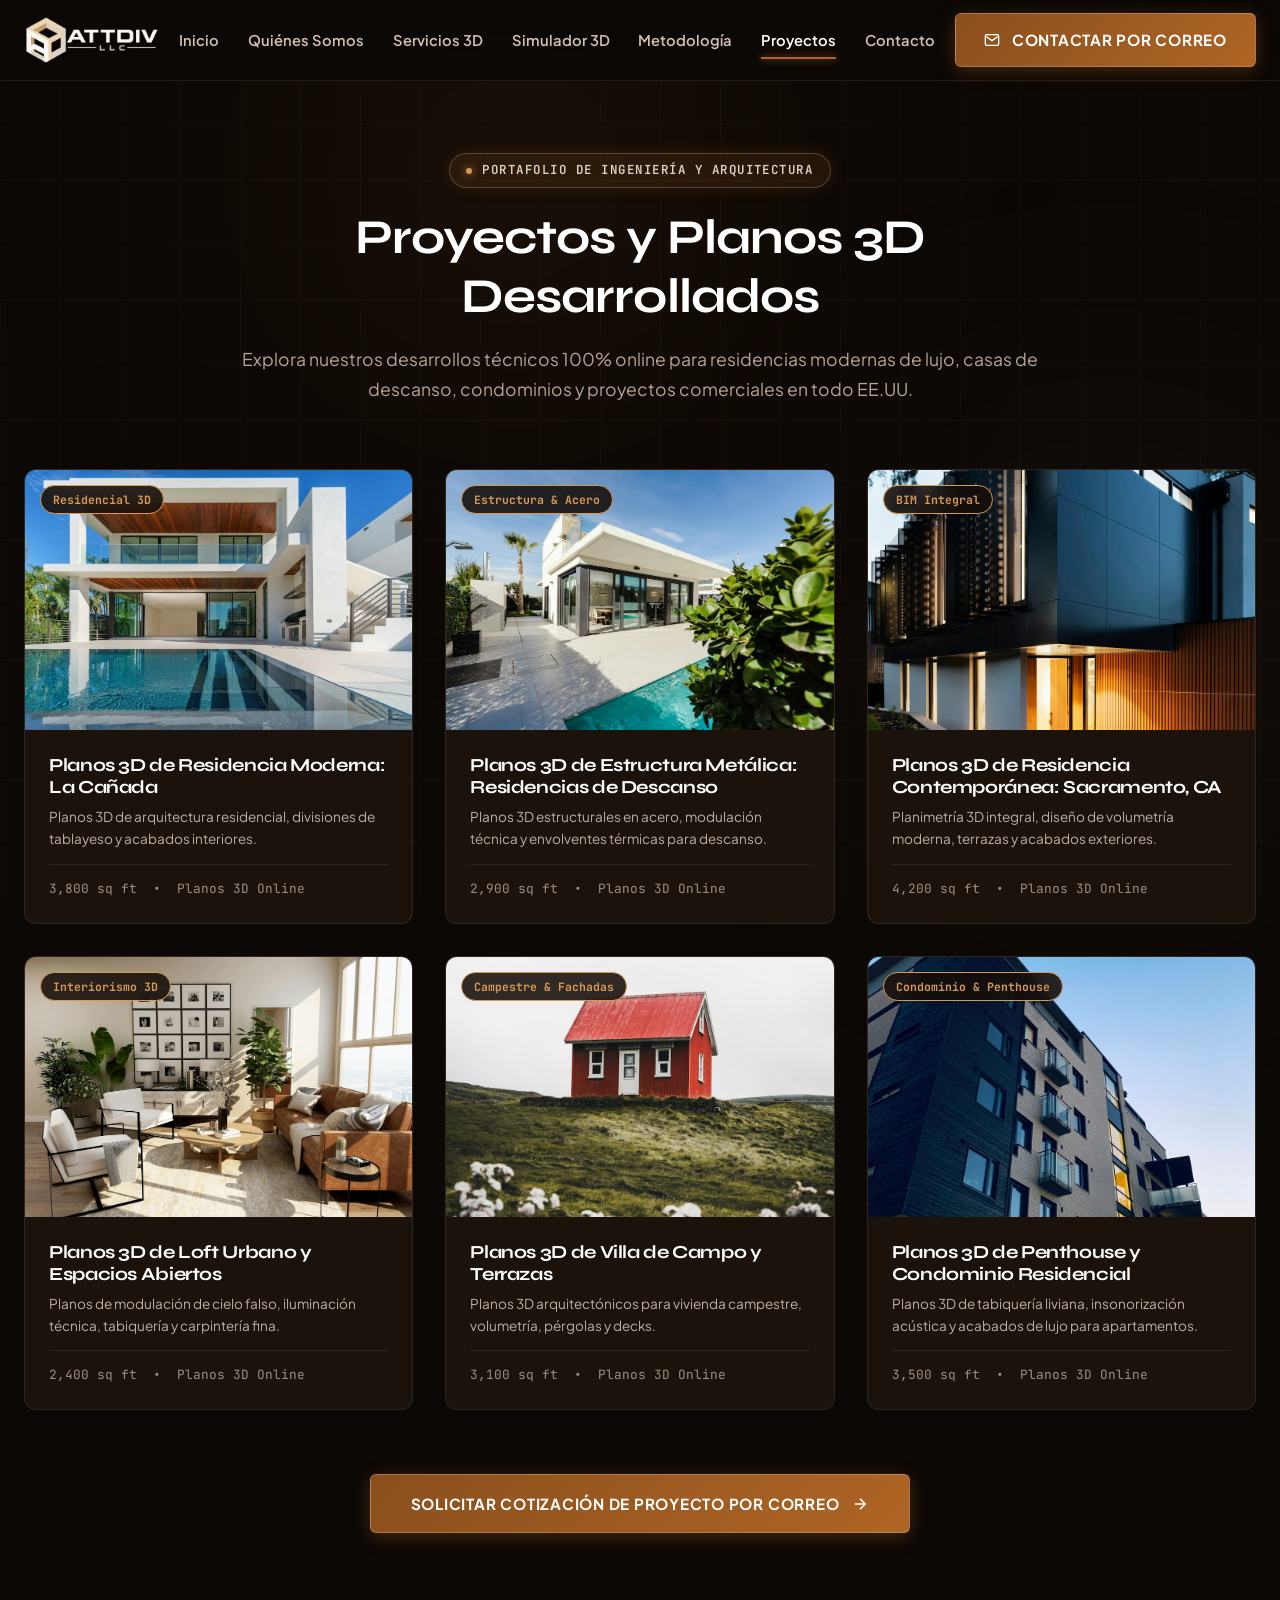
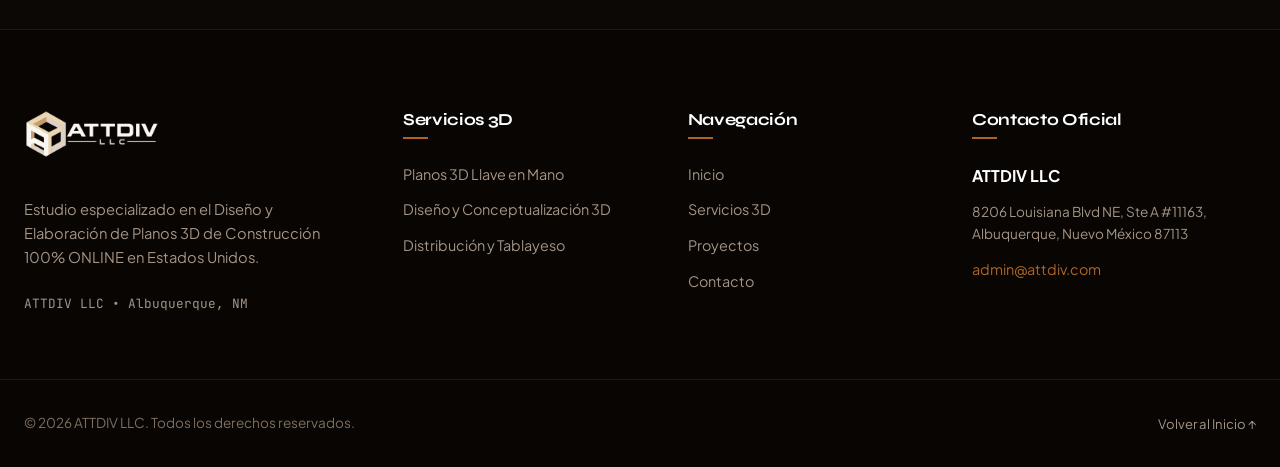
==== commit 605c71f8: "Complete dark architectural redesign matching SPECTRR structure with ATTDIV palette and authentic 3D" ====
--- a/proyectos.html
+++ b/proyectos.html
@@ -12,33 +12,17 @@
 </head>
 <body>
 
-  <!-- Ambient Glows -->
-  <div class="ambient-glow glow-warm-1"></div>
-  <div class="ambient-glow glow-warm-2"></div>
-
-  <!-- TOPBAR -->
-  <aside class="topbar">
-    <div class="container topbar-wrapper">
-      <div class="topbar-status">
-        <span class="status-pulse-dot"></span>
-        <span>SERVICIO 100% ONLINE Y DIGITAL | ENTREGAS TÉCNICAS EN TODO EE.UU.</span>
-      </div>
-      <div class="topbar-links">
-        <a href="mailto:admin@attdiv.com">
-          <svg width="14" height="14" viewBox="0 0 24 24" fill="none" stroke="currentColor" stroke-width="2"><path d="M4 4h16c1.1 0 2 .9 2 2v12c0 1.1-.9 2-2 2H4c-1.1 0-2-.9-2-2V6c0-1.1.9-2 2-2z"></path><polyline points="22,6 12,13 2,6"></polyline></svg>
-          <span>admin@attdiv.com</span>
-        </a>
-      </div>
-    </div>
-  </aside>
-
-  <!-- HEADER -->
+  <!-- Ambient Glow Spotlights -->
+  <div class="bg-glow-spot bg-glow-spot-1"></div>
+  <div class="bg-glow-spot bg-glow-spot-2"></div>
+
+  <!-- MAIN HEADER / NAVBAR (No topbar) -->
   <header class="header">
     <div class="container nav-container">
       <a href="index.html" class="logo-brand">
-        <img src="assets/img/logo-horizontal-web.png" alt="ATTDIV LLC">
+        <img src="assets/img/logo-horizontal-light.png" alt="ATTDIV LLC" class="logo-img">
       </a>
-      <nav class="nav-menu">
+      <nav class="nav-menu" id="mainNavMenu">
         <a href="index.html#inicio" class="nav-link">Inicio</a>
         <a href="index.html#quienes-somos" class="nav-link">Quiénes Somos</a>
         <a href="servicios.html" class="nav-link">Servicios 3D</a>
@@ -46,12 +30,18 @@
         <a href="index.html#metodologia" class="nav-link">Metodología</a>
         <a href="proyectos.html" class="nav-link active">Proyectos</a>
         <a href="index.html#contacto" class="nav-link">Contacto</a>
-        <div class="nav-menu-cta mobile-only" style="display:flex;flex-direction:column;gap:0.75rem;width:100%;margin-top:1rem;">
-          <a href="mailto:admin@attdiv.com?subject=Consulta%20Planos%203D%20ATTDIV%20LLC" class="btn btn-primary" style="width:100%;">Contactar por Correo</a>
+        <div class="nav-menu-cta mobile-only">
+          <a href="mailto:admin@attdiv.com?subject=Consulta%20Planos%203D%20ATTDIV%20LLC" class="btn btn-primary" style="width:100%;">
+            <svg width="16" height="16" viewBox="0 0 24 24" fill="none" stroke="currentColor" stroke-width="2"><path d="M4 4h16c1.1 0 2 .9 2 2v12c0 1.1-.9 2-2 2H4c-1.1 0-2-.9-2-2V6c0-1.1.9-2 2-2z"></path><polyline points="22,6 12,13 2,6"></polyline></svg>
+            <span>Contactar por Correo</span>
+          </a>
         </div>
       </nav>
       <div class="nav-actions">
-        <a href="mailto:admin@attdiv.com?subject=Consulta%20Planos%203D%20ATTDIV%20LLC" class="btn btn-primary desktop-only">Contactar por Correo</a>
+        <a href="mailto:admin@attdiv.com?subject=Consulta%20Planos%203D%20ATTDIV%20LLC" class="btn btn-primary desktop-only">
+          <svg width="16" height="16" viewBox="0 0 24 24" fill="none" stroke="currentColor" stroke-width="2"><path d="M4 4h16c1.1 0 2 .9 2 2v12c0 1.1-.9 2-2 2H4c-1.1 0-2-.9-2-2V6c0-1.1.9-2 2-2z"></path><polyline points="22,6 12,13 2,6"></polyline></svg>
+          <span>Contactar por Correo</span>
+        </a>
         <button class="menu-toggle" aria-label="Abrir menú" aria-expanded="false">
           <svg width="24" height="24" viewBox="0 0 24 24" fill="none" stroke="currentColor" stroke-width="2"><line x1="3" y1="12" x2="21" y2="12"></line><line x1="3" y1="6" x2="21" y2="6"></line><line x1="3" y1="18" x2="21" y2="18"></line></svg>
         </button>
@@ -60,33 +50,31 @@
   </header>
 
   <main>
-    <section style="padding:4.5rem 0 2.5rem;background:linear-gradient(180deg, rgba(244, 238, 231, 0.7) 0%, transparent 100%);text-align:center;">
+    <!-- PAGE HERO -->
+    <section style="padding:4.5rem 0 3rem;text-align:center;">
       <div class="container" style="max-width:850px;">
-        <span class="section-tag">GALERÍA DE CASOS DE ÉXITO</span>
-        <h1 class="section-title">Proyectos Residenciales en Estados Unidos</h1>
+        <span class="section-tag">PORTAFOLIO DE INGENIERÍA Y ARQUITECTURA</span>
+        <h1 class="section-title">Proyectos y Planos 3D Desarrollados</h1>
         <p class="section-subtitle">
-          Explora algunos de nuestros proyectos residenciales y descubre cómo transformamos viviendas y espacios habitacionales con planos 3D de alta precisión 100% ONLINE.
+          Explora nuestros desarrollos técnicos 100% online para residencias modernas de lujo, casas de descanso, condominios y proyectos comerciales en todo EE.UU.
         </p>
       </div>
     </section>
 
-    <!-- PORTFOLIO GRID -->
+    <!-- PORTFOLIO SECTION -->
     <section class="portfolio-section" style="padding-top:1rem;">
       <div class="container">
-        <div class="portfolio-filters">
-          <button type="button" class="port-filter-btn active" data-filter="all">Proyectos Residenciales 3D</button>
-        </div>
-
         <div class="portfolio-grid">
-          <!-- 1. LA CAÑADA -->
-          <div class="portfolio-card" data-category="residencial" data-desc="Planos 3D de tablayeso residencial y divisiones interiores de alta gama en La Cañada. Modulación de muros secos, cielos falsos con iluminación indirecta y acabados de primera categoría." data-specs="Área: 3,800 sq ft • Formato: Revit BIM + 3ds Max • Tiempo: 14 días • Planos 3D Online">
-            <div class="portfolio-img-box">
-              <img src="assets/img/port-canada.jpg" alt="Planos 3D Tablayeso residencial La Cañada">
-              <span class="portfolio-category-tag">Planos 3D Residenciales</span>
+          
+          <!-- PROJECT 1 -->
+          <div class="portfolio-card" data-category="residencial" data-desc="Planos 3D arquitectónicos y despieces técnicos de tablayeso para residencia de lujo contemporánea. Modulación de muros secos, cielos falsos con iluminación indirecta y acabados de primera categoría." data-specs="Área: 3,800 sq ft • Software: Revit BIM + 3ds Max • Tiempo: 14 días • Planos 3D Online">
+            <div class="portfolio-img-box">
+              <img src="assets/img/port-lacanada.jpg" alt="Planos 3D Tablayeso residencial La Cañada">
+              <span class="portfolio-category-tag">Residencial 3D</span>
             </div>
             <div class="portfolio-info">
               <h3 class="portfolio-title">Planos 3D de Residencia Moderna: La Cañada</h3>
-              <p class="portfolio-desc">Planos 3D para casas, tablayeso acústico y acabados de lujo.</p>
+              <p class="portfolio-desc" style="font-size:0.85rem;color:#bdafa3;">Planos 3D de arquitectura residencial, divisiones de tablayeso y acabados interiores.</p>
               <div class="portfolio-specs">
                 <span>3,800 sq ft</span>
                 <span>•</span>
@@ -95,15 +83,15 @@
             </div>
           </div>
 
-          <!-- 2. RESIDENCIAS DE DESCANSO -->
-          <div class="portfolio-card" data-category="residencial" data-desc="Planos 3D estructurales metálicos y diseño arquitectónico 3D para residencia de descanso contemporánea con amplios ventanales y voladizos." data-specs="Área: 2,900 sq ft • Formato: AutoCAD 3D + Tekla • Tiempo: 10 días • Planos 3D Online">
-            <div class="portfolio-img-box">
-              <img src="assets/img/port-descanso.jpg" alt="Planos 3D Estructura metálica residencias de descanso">
-              <span class="portfolio-category-tag">Planos 3D Residenciales</span>
+          <!-- PROJECT 2 -->
+          <div class="portfolio-card" data-category="residencial" data-desc="Planos 3D estructurales metálicos y diseño arquitectónico 3D para residencia de descanso contemporánea con amplios ventanales y voladizos." data-specs="Área: 2,900 sq ft • Software: AutoCAD 3D + Tekla • Tiempo: 10 días • Planos 3D Online">
+            <div class="portfolio-img-box">
+              <img src="assets/img/port-descanso-3d.jpg" alt="Planos 3D Estructura metálica residencias de descanso">
+              <span class="portfolio-category-tag">Estructura & Acero</span>
             </div>
             <div class="portfolio-info">
               <h3 class="portfolio-title">Planos 3D de Estructura Metálica: Residencias de Descanso</h3>
-              <p class="portfolio-desc">Planos 3D estructurales en acero y envolventes térmicas para descanso.</p>
+              <p class="portfolio-desc" style="font-size:0.85rem;color:#bdafa3;">Planos 3D estructurales en acero, modulación técnica y envolventes térmicas para descanso.</p>
               <div class="portfolio-specs">
                 <span>2,900 sq ft</span>
                 <span>•</span>
@@ -112,15 +100,15 @@
             </div>
           </div>
 
-          <!-- 3. SACRAMENTO CA -->
-          <div class="portfolio-card" data-category="residencial" data-desc="Planos 3D integrales para residencia unifamiliar contemporánea en Sacramento, CA. Diseño de fachada moderna, terrazas y piscina integrada." data-specs="Área: 4,200 sq ft • Formato: Revit BIM + AutoCAD • Tiempo: 15 días • Planos 3D Online">
-            <div class="portfolio-img-box">
-              <img src="assets/img/hero-3d.jpg" alt="Planos 3D Residencia Contemporánea Sacramento">
-              <span class="portfolio-category-tag">Planos 3D Residenciales</span>
+          <!-- PROJECT 3 -->
+          <div class="portfolio-card" data-category="residencial" data-desc="Planos 3D integrales para residencia unifamiliar moderna de dos niveles en Sacramento, CA. Diseño de fachada contemporánea, terrazas y piscina integrada." data-specs="Área: 4,200 sq ft • Software: Revit BIM + AutoCAD • Tiempo: 15 días • Planos 3D Online">
+            <div class="portfolio-img-box">
+              <img src="assets/img/port-sacramento-3d.jpg" alt="Planos 3D Residencia Contemporánea Sacramento">
+              <span class="portfolio-category-tag">BIM Integral</span>
             </div>
             <div class="portfolio-info">
               <h3 class="portfolio-title">Planos 3D de Residencia Contemporánea: Sacramento, CA</h3>
-              <p class="portfolio-desc">Planimetría 3D integral, terrazas y coordinación técnica completa.</p>
+              <p class="portfolio-desc" style="font-size:0.85rem;color:#bdafa3;">Planimetría 3D integral, diseño de volumetría moderna, terrazas y acabados exteriores.</p>
               <div class="portfolio-specs">
                 <span>4,200 sq ft</span>
                 <span>•</span>
@@ -129,15 +117,15 @@
             </div>
           </div>
 
-          <!-- 4. INTERIORISMO RESIDENCIAL -->
-          <div class="portfolio-card" data-category="residencial" data-desc="Planos 3D de distribución interior, tablayeso acústico e iluminación LED indirecta para sala y cocina de loft residencial." data-specs="Área: 2,400 sq ft • Formato: AutoCAD 3D + SketchUp • Tiempo: 9 días • Planos 3D Online">
-            <div class="portfolio-img-box">
-              <img src="assets/img/cocina-salon-comedor.jpg" alt="Planos 3D Interiorismo Sala Loft">
-              <span class="portfolio-category-tag">Planos 3D Residenciales</span>
-            </div>
-            <div class="portfolio-info">
-              <h3 class="portfolio-title">Planos 3D de Interiorismo y Sala: Residencia Loft</h3>
-              <p class="portfolio-desc">Planos 3D de zonificación, cielos falsos con luz LED y acabados.</p>
+          <!-- PROJECT 4 -->
+          <div class="portfolio-card" data-category="residencial" data-desc="Planos 3D de distribución interior, modulación de tablayeso para loft y cocina abierta, iluminación LED indirecta y falsos techos acústicos." data-specs="Área: 2,400 sq ft • Software: AutoCAD 3D + SketchUp • Tiempo: 9 días • Planos 3D Online">
+            <div class="portfolio-img-box">
+              <img src="assets/img/port-loft-3d.jpg" alt="Planos 3D Loft Urbano Contemporáneo">
+              <span class="portfolio-category-tag">Interiorismo 3D</span>
+            </div>
+            <div class="portfolio-info">
+              <h3 class="portfolio-title">Planos 3D de Loft Urbano y Espacios Abiertos</h3>
+              <p class="portfolio-desc" style="font-size:0.85rem;color:#bdafa3;">Planos de modulación de cielo falso, iluminación técnica, tabiquería y carpintería fina.</p>
               <div class="portfolio-specs">
                 <span>2,400 sq ft</span>
                 <span>•</span>
@@ -146,15 +134,15 @@
             </div>
           </div>
 
-          <!-- 5. CASA DE CAMPO -->
-          <div class="portfolio-card" data-category="residencial" data-desc="Planimetría 3D para vivienda campestre sustentable con muros térmicos, orientación solar y porches exteriores." data-specs="Área: 3,100 sq ft • Formato: Revit Architecture + 3ds Max • Tiempo: 12 días • Planos 3D Online">
-            <div class="portfolio-img-box">
-              <img src="assets/img/port-cendana.jpg" alt="Planos 3D Casa de Campo Residencial">
-              <span class="portfolio-category-tag">Planos 3D Residenciales</span>
-            </div>
-            <div class="portfolio-info">
-              <h3 class="portfolio-title">Planos 3D de Residencia Campestre: Casa de Campo</h3>
-              <p class="portfolio-desc">Planos 3D de arquitectura bioclimática y porches exteriores.</p>
+          <!-- PROJECT 5 -->
+          <div class="portfolio-card" data-category="residencial" data-desc="Planos 3D de volumetría moderna y fachadas con pérgolas metálicas, recubrimientos en piedra y grandes ventanales de piso a techo." data-specs="Área: 3,100 sq ft • Software: Revit BIM + Lumion • Tiempo: 11 días • Planos 3D Online">
+            <div class="portfolio-img-box">
+              <img src="assets/img/port-campo-3d.jpg" alt="Planos 3D Villa de Campo y Terrazas">
+              <span class="portfolio-category-tag">Campestre & Fachadas</span>
+            </div>
+            <div class="portfolio-info">
+              <h3 class="portfolio-title">Planos 3D de Villa de Campo y Terrazas</h3>
+              <p class="portfolio-desc" style="font-size:0.85rem;color:#bdafa3;">Planos 3D arquitectónicos para vivienda campestre, volumetría, pérgolas y decks.</p>
               <div class="portfolio-specs">
                 <span>3,100 sq ft</span>
                 <span>•</span>
@@ -163,15 +151,15 @@
             </div>
           </div>
 
-          <!-- 6. PENTHOUSE RESIDENCIAL -->
-          <div class="portfolio-card" data-category="residencial" data-desc="Planos 3D de tablayeso y acabados interiores para penthouse y apartamentos de lujo con aislamiento acústico." data-specs="Área: 3,500 sq ft • Formato: Revit BIM + DWG • Tiempo: 13 días • Planos 3D Online">
-            <div class="portfolio-img-box">
-              <img src="assets/img/service-distribution.jpg" alt="Planos 3D Penthouse Residencial">
-              <span class="portfolio-category-tag">Planos 3D Residenciales</span>
+          <!-- PROJECT 6 -->
+          <div class="portfolio-card" data-category="residencial" data-desc="Planos 3D de distribución habitacional y tablayeso para penthouse y apartamentos residenciales de lujo con aislamiento acústico entre estancias." data-specs="Área: 3,500 sq ft • Software: Revit BIM • Tiempo: 13 días • Planos 3D Online">
+            <div class="portfolio-img-box">
+              <img src="assets/img/port-penthouse-3d.jpg" alt="Planos 3D Penthouse y Condominio Residencial">
+              <span class="portfolio-category-tag">Condominio & Penthouse</span>
             </div>
             <div class="portfolio-info">
               <h3 class="portfolio-title">Planos 3D de Penthouse y Condominio Residencial</h3>
-              <p class="portfolio-desc">Planos 3D de insonorización acústica y acabados de lujo para apartamentos.</p>
+              <p class="portfolio-desc" style="font-size:0.85rem;color:#bdafa3;">Planos 3D de tabiquería liviana, insonorización acústica y acabados de lujo para apartamentos.</p>
               <div class="portfolio-specs">
                 <span>3,500 sq ft</span>
                 <span>•</span>
@@ -179,36 +167,18 @@
               </div>
             </div>
           </div>
+
+        </div>
+
+        <div style="text-align:center;margin-top:4rem;">
+          <a href="mailto:admin@attdiv.com?subject=Consulta%20Proyecto%20Planos%203D%20-%20ATTDIV%20LLC" class="btn btn-primary" style="padding:1rem 2.5rem;">
+            <span>Solicitar Cotización de Proyecto por Correo</span>
+            <svg width="18" height="18" viewBox="0 0 24 24" fill="none" stroke="currentColor" stroke-width="2"><line x1="5" y1="12" x2="19" y2="12"></line><polyline points="12 5 19 12 12 19"></polyline></svg>
+          </a>
         </div>
       </div>
     </section>
   </main>
-
-  <!-- LIGHTBOX MODAL -->
-  <div class="modal-overlay" id="projectModal" role="dialog" aria-modal="true" aria-hidden="true">
-    <div class="modal-content">
-      <button class="modal-close-btn" id="modalCloseBtn" aria-label="Cerrar">&times;</button>
-      <div style="height:360px;overflow:hidden;border-bottom:1px solid var(--border-subtle);background:var(--cafe-deep);">
-        <img id="modalImg" src="" alt="Detalle del Proyecto" style="width:100%;height:100%;object-fit:cover;">
-      </div>
-      <div style="padding:2.2rem;">
-        <span class="section-tag" id="modalCategory" style="margin-bottom:0.75rem;">Categoría</span>
-        <h3 id="modalTitle" style="font-size:1.6rem;margin-bottom:1rem;color:var(--text-main);font-family:var(--font-heading);">Título del Proyecto</h3>
-        <p id="modalDesc" style="color:var(--text-muted);line-height:1.7;margin-bottom:1.5rem;font-size:0.95rem;">Descripción detallada.</p>
-        <div style="background:var(--beige-soft);border:1px solid var(--border-subtle);padding:1.1rem;border-radius:var(--radius-sm);margin-bottom:1.8rem;">
-          <strong style="display:block;color:var(--cafe-primary);font-size:0.8rem;text-transform:uppercase;letter-spacing:0.06em;margin-bottom:0.35rem;" class="font-mono">Ficha Técnica de Entrega</strong>
-          <span id="modalSpecs" class="font-mono" style="font-size:0.85rem;color:var(--text-main);">Especificaciones</span>
-        </div>
-        <div style="display:flex;gap:1rem;flex-wrap:wrap;">
-          <a href="mailto:admin@attdiv.com?subject=Consulta%20Proyecto%20Planos%203D" class="btn btn-primary" style="flex:1;">
-            <svg width="18" height="18" viewBox="0 0 24 24" fill="none" stroke="currentColor" stroke-width="2"><path d="M4 4h16c1.1 0 2 .9 2 2v12c0 1.1-.9 2-2 2H4c-1.1 0-2-.9-2-2V6c0-1.1.9-2 2-2z"></path><polyline points="22,6 12,13 2,6"></polyline></svg>
-            <span>Consultar por Correo</span>
-          </a>
-          <button type="button" class="btn btn-secondary" onclick="document.getElementById('projectModal').classList.remove('active');document.body.style.overflow='';">Cerrar</button>
-        </div>
-      </div>
-    </div>
-  </div>
 
   <!-- FOOTER -->
   <footer class="footer">
@@ -218,21 +188,22 @@
           <img src="assets/img/logo-horizontal-light.png" alt="ATTDIV LLC" style="height:48px;">
         </a>
         <p>Estudio especializado en el Diseño y Elaboración de Planos 3D de Construcción 100% ONLINE en Estados Unidos.</p>
+        <span class="font-mono text-gray" style="font-size:0.8rem;">ATTDIV LLC • Albuquerque, NM</span>
       </div>
       <div class="footer-col">
         <h4>Servicios 3D</h4>
         <div class="footer-links">
-          <a href="servicios.html">Planos 3D Llave en Mano</a>
-          <a href="servicios.html">Diseño y Conceptualización 3D</a>
-          <a href="servicios.html">Distribución y Tablayeso</a>
+          <a href="servicios.html#llave-en-mano">Planos 3D Llave en Mano</a>
+          <a href="servicios.html#conceptualizacion">Diseño y Conceptualización 3D</a>
+          <a href="servicios.html#distribucion">Distribución y Tablayeso</a>
         </div>
       </div>
       <div class="footer-col">
         <h4>Navegación</h4>
         <div class="footer-links">
           <a href="index.html">Inicio</a>
+          <a href="servicios.html">Servicios 3D</a>
           <a href="proyectos.html">Proyectos</a>
-          <a href="mailto:admin@attdiv.com?subject=Consulta%20Planos%203D">Contacto por Correo</a>
           <a href="index.html#contacto">Contacto</a>
         </div>
       </div>
@@ -240,15 +211,29 @@
         <h4>Contacto Oficial</h4>
         <div class="footer-links">
           <span style="color:#fff;font-weight:700;">ATTDIV LLC</span>
-          <span style="font-size:0.85rem;color:var(--text-on-dark-muted);">8206 Louisiana Blvd NE, Ste A #11163, Albuquerque, Nuevo México 87113</span>
-          <a href="mailto:admin@attdiv.com" style="color:var(--accent-gold-light);">admin@attdiv.com</a>
+          <span style="font-size:0.85rem;color:#a39486;">8206 Louisiana Blvd NE, Ste A #11163, Albuquerque, Nuevo México 87113</span>
+          <a href="mailto:admin@attdiv.com" style="color:var(--color-cafe-light);">admin@attdiv.com</a>
         </div>
       </div>
     </div>
     <div class="container footer-bottom">
-      <div>Copyright © 2026 <strong>ATTDIV LLC</strong>. Todos los derechos reservados.</div>
+      <span>© 2026 ATTDIV LLC. Todos los derechos reservados.</span>
+      <a href="index.html" class="text-gray" style="font-size:0.82rem;">Volver al Inicio ↑</a>
     </div>
   </footer>
+
+  <!-- MODAL LIGHTBOX FOR PROJECT ZOOM -->
+  <div class="modal-overlay" id="projectModal" aria-hidden="true" role="dialog">
+    <div class="modal-content">
+      <button type="button" class="modal-close-btn" aria-label="Cerrar modal">&times;</button>
+      <div class="modal-body" style="padding:2rem;">
+        <img src="" alt="" id="modalImg" style="width:100%;height:auto;border-radius:8px;margin-bottom:1.5rem;display:none;">
+        <h3 id="modalTitle" style="color:#fff;font-size:1.5rem;margin-bottom:0.5rem;"></h3>
+        <p id="modalDesc" style="color:#bfaea0;font-size:0.95rem;line-height:1.6;margin-bottom:1rem;"></p>
+        <div id="modalSpecs" class="font-mono" style="font-size:0.85rem;color:var(--color-gold);"></div>
+      </div>
+    </div>
+  </div>
 
   <script src="assets/js/main.js"></script>
 </body>
--- a/assets/css/styles.css
+++ b/assets/css/styles.css
@@ -1,92 +1,85 @@
 /* ==========================================================================
    ATTDIV LLC - ARCHITECTURAL DESIGN & 3D BLUEPRINTS ONLINE
-   Design System & Styling
+   Dark Architectural Design System & Stylesheet
    Palette:
-     - Café:   #603814 (Primary Brand Walnut)
+     - Café:   #603814 (Primary Brand Walnut / Deep Bronze)
      - Beige:  #c7b199 (Warm Travertine / Sandstone)
-     - Tierra: #736356 (Earth Taupe / Mineral Stone)
+     - Tierra: #736356 (Mineral Earth Taupe)
      - Blanco: #ffffff (Pure Blueprint White)
+   Dark Theme Surfaces:
+     - Canvas: #0c0805 | Surface: #140d08 | Card: #1b120c | Card Hover: #261a12
    ========================================================================== */
 
-@import url('https://fonts.googleapis.com/css2?family=JetBrains+Mono:wght@400;500;600;700&family=Outfit:wght@300;400;500;600;700;800;900&family=Plus+Jakarta+Sans:ital,wght@0,300;0,400;0,500;0,600;0,700;0,800;1,400&display=swap');
+@import url('https://fonts.googleapis.com/css2?family=JetBrains+Mono:wght@400;500;600;700&family=Plus+Jakarta+Sans:wght@300;400;500;600;700;800&family=Syne:wght@600;700;800&display=swap');
 
 :root {
-  /* Core Palette */
-  --cafe-primary: #603814;
-  --cafe-dark: #40230b;
-  --cafe-deep: #251509;
-  --cafe-light: #7e4b1e;
-  --cafe-glow: rgba(96, 56, 20, 0.16);
-
-  --beige-primary: #c7b199;
-  --beige-light: #ded2c3;
-  --beige-soft: #f4eee7;
-  --beige-subtle: #faf7f2;
-  --beige-dark: #9f8870;
-
-  --tierra-primary: #736356;
-  --tierra-dark: #4e4238;
-  --tierra-light: #918174;
-  --tierra-soft: #ebe5df;
+  /* Brand Palette - ATTDIV LLC */
+  --color-cafe: #8a4f1d;
+  --color-cafe-rgb: 138, 79, 29;
+  --color-cafe-dark: #603814;
+  --color-cafe-deep: #3d2008;
+  --color-cafe-light: #af6525;
+  --color-cafe-glow: #c87a32;
+
+  --color-beige: #c7b199;
+  --color-beige-rgb: 199, 177, 153;
+  --color-beige-light: #dfd2c2;
+  --color-beige-soft: #f2eae0;
+  --color-beige-dark: #9f8870;
+
+  --color-tierra: #736356;
+  --color-tierra-rgb: 115, 99, 86;
+  --color-tierra-light: #938275;
+  --color-tierra-dark: #4d4138;
+
+  --color-gold: #d49a55;
+  --color-gold-rgb: 212, 154, 85;
+  --color-gold-light: #e8b67b;
 
   --color-white: #ffffff;
-  --color-offwhite: #fdfbf8;
-
-  /* Surfaces & Backgrounds */
-  --bg-page: #fbf9f6;
-  --bg-surface: #ffffff;
-  --bg-muted: #f5eee5;
-  --bg-dark-section: #22150c;
-  --bg-dark-card: #301f13;
-  --bg-dark-border: rgba(199, 177, 153, 0.15);
-
-  /* Warm Accent & Gold */
-  --accent-gold: #c98e4d;
-  --accent-gold-light: #e4ab6d;
-  --accent-gold-glow: rgba(201, 142, 77, 0.25);
-
-  /* Typography Colors */
-  --text-main: #271c14;
-  --text-muted: #6b5c51;
-  --text-subtle: #96867a;
-  --text-on-dark: #faf7f2;
-  --text-on-dark-muted: #c7b9ab;
-
-  /* Borders */
-  --border-subtle: rgba(199, 177, 153, 0.35);
-  --border-medium: rgba(115, 99, 86, 0.22);
-  --border-strong: rgba(96, 56, 20, 0.28);
-
-  /* Shadows */
-  --shadow-xs: 0 1px 3px rgba(37, 21, 9, 0.05);
-  --shadow-sm: 0 4px 12px rgba(37, 21, 9, 0.06);
-  --shadow-md: 0 10px 28px -6px rgba(37, 21, 9, 0.09), 0 3px 8px -2px rgba(37, 21, 9, 0.04);
-  --shadow-lg: 0 20px 44px -8px rgba(37, 21, 9, 0.13), 0 6px 16px -3px rgba(37, 21, 9, 0.06);
-  --shadow-xl: 0 30px 60px -12px rgba(37, 21, 9, 0.22);
-
-  /* Radius */
-  --radius-xs: 6px;
-  --radius-sm: 10px;
-  --radius-md: 16px;
-  --radius-lg: 24px;
-  --radius-xl: 32px;
+  --color-offwhite: #f5f6f8;
+
+  /* Surfaces & Backgrounds - Dark Luxury Architectural Canvas */
+  --bg-main: #0c0805;
+  --bg-surface: #140d08;
+  --bg-card: #1b120c;
+  --bg-card-hover: #261a12;
+  --bg-card-elevated: #302016;
+  --bg-glass: rgba(27, 18, 12, 0.85);
+
+  /* Borders & Dividers */
+  --border-subtle: rgba(199, 177, 153, 0.12);
+  --border-strong: rgba(199, 177, 153, 0.22);
+  --border-accent: rgba(175, 101, 37, 0.45);
+
+  /* Typography */
+  --font-display: 'Syne', sans-serif;
+  --font-body: 'Plus Jakarta Sans', sans-serif;
+  --font-mono: 'JetBrains Mono', monospace;
+
+  /* Shadows & Glows */
+  --glow-cafe: 0 0 25px rgba(175, 101, 37, 0.4);
+  --glow-cafe-sm: 0 0 12px rgba(175, 101, 37, 0.25);
+  --glow-beige: 0 0 20px rgba(199, 177, 153, 0.25);
+  --glow-gold: 0 0 20px rgba(212, 154, 85, 0.35);
+  --shadow-card: 0 16px 36px -8px rgba(0, 0, 0, 0.7);
+  --shadow-elevated: 0 24px 48px -12px rgba(0, 0, 0, 0.85);
+
+  /* Transitions */
+  --transition-fast: 0.2s cubic-bezier(0.16, 1, 0.3, 1);
+  --transition-normal: 0.35s cubic-bezier(0.16, 1, 0.3, 1);
+  --transition-slow: 0.6s cubic-bezier(0.16, 1, 0.3, 1);
+
+  /* Geometry & Radii */
+  --radius-sm: 6px;
+  --radius-md: 12px;
+  --radius-lg: 20px;
   --radius-pill: 9999px;
-
-  /* Fonts */
-  --font-heading: 'Outfit', sans-serif;
-  --font-body: 'Plus Jakarta Sans', system-ui, -apple-system, sans-serif;
-  --font-mono: 'JetBrains Mono', monospace;
-
-  /* Transitions */
-  --ease-spring: cubic-bezier(0.16, 1, 0.3, 1);
-  --ease-smooth: cubic-bezier(0.4, 0, 0.2, 1);
-  --duration-fast: 0.18s;
-  --duration-normal: 0.3s;
-  --duration-slow: 0.5s;
+  --container-max: 1320px;
 }
 
 /* ==========================================================================
-   RESET & GLOBAL BASE (Strict Zero Horizontal Overflow)
+   RESET & BASE SETUP (Strict Zero Horizontal Overflow)
    ========================================================================== */
 *, *::before, *::after {
   box-sizing: border-box;
@@ -94,268 +87,167 @@
   padding: 0;
 }
 
-html, body {
-  overflow-x: hidden !important;
-  max-width: 100vw;
-  width: 100%;
-  position: relative;
+html {
   scroll-behavior: smooth;
   font-size: 16px;
-  -webkit-text-size-adjust: 100%;
-}
-
-body {
-  font-family: var(--font-body);
-  color: var(--text-main);
-  background-color: var(--bg-page);
-  line-height: 1.65;
   -webkit-font-smoothing: antialiased;
   -moz-osx-font-smoothing: grayscale;
-}
-
-/* Subtle Architectural Grid Background */
+  overflow-x: hidden !important;
+  width: 100%;
+  max-width: 100%;
+}
+
+body {
+  background-color: var(--bg-main);
+  color: #d8c7b8;
+  font-family: var(--font-body);
+  line-height: 1.65;
+  overflow-x: hidden !important;
+  width: 100%;
+  max-width: 100%;
+  position: relative;
+  touch-action: pan-y;
+}
+
+/* Architectural Grid & Blueprint Canvas Background */
 body::before {
-  content: "";
+  content: '';
   position: fixed;
-  top: 0;
-  left: 0;
-  width: 100%;
-  height: 100%;
+  inset: 0;
   background-image: 
-    linear-gradient(to right, rgba(199, 177, 153, 0.08) 1px, transparent 1px),
-    linear-gradient(to bottom, rgba(199, 177, 153, 0.08) 1px, transparent 1px);
-  background-size: 40px 40px;
+    linear-gradient(to right, rgba(199, 177, 153, 0.035) 1px, transparent 1px),
+    linear-gradient(to bottom, rgba(199, 177, 153, 0.035) 1px, transparent 1px);
+  background-size: 60px 60px;
   pointer-events: none;
-  z-index: -1;
-}
-
-img, svg {
-  display: block;
-  max-width: 100%;
-  height: auto;
+  z-index: 0;
+}
+
+/* Top Glow Spotlights */
+.bg-glow-spot {
+  position: fixed;
+  border-radius: 50%;
+  filter: blur(140px);
+  pointer-events: none;
+  z-index: 0;
+}
+
+.bg-glow-spot-1 {
+  top: -150px;
+  left: 15%;
+  width: 650px;
+  height: 650px;
+  background: radial-gradient(circle, rgba(175, 101, 37, 0.16), transparent 70%);
+}
+
+.bg-glow-spot-2 {
+  top: 40%;
+  right: -100px;
+  width: 550px;
+  height: 550px;
+  background: radial-gradient(circle, rgba(199, 177, 153, 0.1), transparent 70%);
 }
 
 a {
   color: inherit;
   text-decoration: none;
-  transition: color var(--duration-fast) var(--ease-smooth);
+  transition: var(--transition-fast);
+}
+
+img {
+  max-width: 100%;
+  height: auto;
+  display: block;
+}
+
+ul {
+  list-style: none;
 }
 
 button, input, select, textarea {
   font-family: inherit;
-  font-size: inherit;
-  color: inherit;
-}
-
-ul, ol {
-  list-style: none;
-}
-
+}
+
+/* Container */
 .container {
   width: 100%;
-  max-width: 1240px;
-  margin-left: auto;
-  margin-right: auto;
-  padding-left: 1.5rem;
-  padding-right: 1.5rem;
-  box-sizing: border-box;
-}
-
-.font-mono {
+  max-width: var(--container-max);
+  margin-inline: auto;
+  padding-inline: 1.5rem;
+  position: relative;
+  z-index: 1;
+}
+
+.desktop-only { display: block; }
+.mobile-only { display: none; }
+
+/* Typography Utilities */
+h1, h2, h3, h4, h5, h6 {
+  color: var(--color-white);
+  font-family: var(--font-display);
+  font-weight: 700;
+  line-height: 1.2;
+  letter-spacing: -0.02em;
+}
+
+.text-cafe { color: var(--color-cafe-light); }
+.text-beige { color: var(--color-beige); }
+.text-gold { color: var(--color-gold); }
+.text-tierra { color: var(--color-tierra-light); }
+.text-gray { color: #a39486; }
+.text-white { color: var(--color-white); }
+.font-mono { font-family: var(--font-mono); }
+
+/* Badges & Section Subtitles */
+.section-tag {
+  display: inline-flex;
+  align-items: center;
+  gap: 0.6rem;
+  background: rgba(175, 101, 37, 0.14);
+  border: 1px solid rgba(199, 177, 153, 0.3);
+  color: var(--color-beige-light);
   font-family: var(--font-mono);
-}
-
-/* Ambient Glow Container (Contained to prevent any horizontal scroll) */
-.ambient-glow {
-  position: absolute;
-  width: 450px;
-  height: 450px;
+  font-size: 0.78rem;
+  font-weight: 600;
+  text-transform: uppercase;
+  letter-spacing: 0.12em;
+  padding: 0.4rem 1rem;
+  border-radius: var(--radius-pill);
+  margin-bottom: 1.25rem;
+  box-shadow: 0 0 16px rgba(175, 101, 37, 0.18);
+}
+
+.section-tag::before {
+  content: '';
+  display: inline-block;
+  width: 6px;
+  height: 6px;
   border-radius: 50%;
-  filter: blur(120px);
-  pointer-events: none;
-  z-index: -1;
-  opacity: 0.3;
-  max-width: 100vw;
-  overflow: hidden;
-}
-
-.glow-warm-1 {
-  top: 50px;
-  right: 0;
-  background: radial-gradient(circle, var(--accent-gold-light), rgba(96, 56, 20, 0.2));
-}
-
-.glow-warm-2 {
-  top: 700px;
-  left: 0;
-  background: radial-gradient(circle, var(--beige-primary), rgba(115, 99, 86, 0.15));
-}
-
-/* ==========================================================================
-   TOPBAR
-   ========================================================================== */
-.topbar {
-  background-color: var(--cafe-deep);
-  color: var(--text-on-dark);
-  font-size: 0.78rem;
-  border-bottom: 1px solid rgba(199, 177, 153, 0.18);
-  position: relative;
-  z-index: 1001;
-}
-
-.topbar-wrapper {
-  display: flex;
-  align-items: center;
-  justify-content: space-between;
-  padding-top: 0.55rem;
-  padding-bottom: 0.55rem;
-  flex-wrap: wrap;
-  gap: 0.5rem;
-}
-
-.topbar-status {
-  display: flex;
-  align-items: center;
-  gap: 0.55rem;
-  font-weight: 600;
-  letter-spacing: 0.05em;
-  color: var(--beige-light);
-}
-
-.status-pulse-dot {
-  width: 8px;
-  height: 8px;
-  border-radius: 50%;
-  background-color: #34d399;
-  box-shadow: 0 0 0 0 rgba(52, 211, 153, 0.7);
-  animation: pulse-ring 2s infinite cubic-bezier(0.4, 0, 0.6, 1);
-}
-
-@keyframes pulse-ring {
-  0% { box-shadow: 0 0 0 0 rgba(52, 211, 153, 0.7); }
-  70% { box-shadow: 0 0 0 8px rgba(52, 211, 153, 0); }
-  100% { box-shadow: 0 0 0 0 rgba(52, 211, 153, 0); }
-}
-
-.topbar-links {
-  display: flex;
-  align-items: center;
-  gap: 1.5rem;
-  color: var(--text-on-dark-muted);
-}
-
-.topbar-links a {
-  display: inline-flex;
-  align-items: center;
-  gap: 0.4rem;
-  transition: color var(--duration-fast);
-}
-
-.topbar-links a:hover {
-  color: var(--accent-gold-light);
-}
-
-.topbar-links svg {
-  color: var(--accent-gold);
-}
-
-/* ==========================================================================
-   HEADER / NAVBAR
-   ========================================================================== */
-.header {
-  position: sticky;
-  top: 0;
-  background: rgba(255, 255, 255, 0.94);
-  backdrop-filter: blur(16px);
-  -webkit-backdrop-filter: blur(16px);
-  border-bottom: 1px solid var(--border-subtle);
-  z-index: 1000;
-  transition: box-shadow var(--duration-normal), background-color var(--duration-normal);
-}
-
-.header.scrolled {
-  background: rgba(255, 255, 255, 0.98);
-  box-shadow: var(--shadow-sm);
-}
-
-.nav-container {
-  display: flex;
-  align-items: center;
-  justify-content: space-between;
-  height: 74px;
-}
-
-.logo-brand {
-  display: flex;
-  align-items: center;
-  gap: 0.75rem;
-}
-
-.logo-brand img {
-  height: 44px;
-  width: auto;
-  object-fit: contain;
-  transition: transform var(--duration-normal) var(--ease-spring);
-}
-
-.logo-brand:hover img {
-  transform: scale(1.03);
-}
-
-.nav-menu {
-  display: flex;
-  align-items: center;
-  gap: 1.8rem;
-}
-
-.nav-link {
-  font-weight: 500;
-  font-size: 0.92rem;
-  color: var(--text-muted);
-  position: relative;
-  padding: 0.35rem 0;
-  transition: color var(--duration-fast);
-}
-
-.nav-link::after {
-  content: "";
-  position: absolute;
-  bottom: 0;
-  left: 0;
-  width: 0%;
-  height: 2px;
-  background-color: var(--cafe-primary);
-  border-radius: var(--radius-pill);
-  transition: width var(--duration-normal) var(--ease-smooth);
-}
-
-.nav-link:hover, .nav-link.active {
-  color: var(--cafe-primary);
-}
-
-.nav-link:hover::after, .nav-link.active::after {
-  width: 100%;
-}
-
-.nav-actions {
-  display: flex;
-  align-items: center;
-  gap: 1rem;
-}
-
-.menu-toggle {
-  display: none;
-  background: none;
-  border: 1px solid var(--border-subtle);
-  padding: 0.5rem;
-  border-radius: var(--radius-sm);
-  cursor: pointer;
-  color: var(--cafe-primary);
-  transition: all var(--duration-fast);
-}
-
-.menu-toggle:hover {
-  background-color: var(--beige-soft);
+  background: var(--color-gold);
+  box-shadow: 0 0 8px var(--color-gold);
+  animation: pulse-dot 1.8s infinite;
+}
+
+@keyframes pulse-dot {
+  0%, 100% { opacity: 1; transform: scale(1); }
+  50% { opacity: 0.4; transform: scale(1.4); }
+}
+
+.section-header {
+  text-align: center;
+  max-width: 820px;
+  margin-inline: auto;
+  margin-bottom: 4rem;
+}
+
+.section-title {
+  font-size: clamp(2rem, 3.8vw, 3.2rem);
+  margin-bottom: 1.25rem;
+}
+
+.section-subtitle {
+  font-size: 1.1rem;
+  color: #b5a494;
+  line-height: 1.7;
 }
 
 /* ==========================================================================
@@ -365,98 +257,337 @@
   display: inline-flex;
   align-items: center;
   justify-content: center;
-  gap: 0.55rem;
-  font-weight: 600;
-  font-size: 0.92rem;
-  padding: 0.75rem 1.6rem;
+  gap: 0.75rem;
+  padding: 0.85rem 1.75rem;
+  font-size: 0.95rem;
+  font-weight: 700;
   border-radius: var(--radius-sm);
   cursor: pointer;
-  border: none;
-  transition: all var(--duration-normal) var(--ease-spring);
-  text-decoration: none;
-  white-space: nowrap;
+  border: 1px solid transparent;
+  transition: var(--transition-fast);
+  text-transform: uppercase;
+  letter-spacing: 0.05em;
+  position: relative;
+  overflow: hidden;
+  z-index: 1;
 }
 
 .btn-primary {
-  background-color: var(--cafe-primary);
-  color: var(--color-white);
-  box-shadow: 0 4px 14px rgba(96, 56, 20, 0.28);
+  background: linear-gradient(135deg, var(--color-cafe), var(--color-cafe-light));
+  color: var(--color-white);
+  border: 1px solid rgba(223, 210, 194, 0.3);
+  box-shadow: 0 4px 18px rgba(138, 79, 29, 0.45);
+}
+
+.btn-primary::before {
+  content: '';
+  position: absolute;
+  top: 0;
+  left: -100%;
+  width: 100%;
+  height: 100%;
+  background: linear-gradient(90deg, transparent, rgba(255, 255, 255, 0.25), transparent);
+  transition: 0.5s;
+  z-index: -1;
+}
+
+.btn-primary:hover::before {
+  left: 100%;
 }
 
 .btn-primary:hover {
-  background-color: var(--cafe-dark);
-  box-shadow: 0 8px 22px rgba(96, 56, 20, 0.38);
   transform: translateY(-2px);
+  box-shadow: 0 8px 25px rgba(175, 101, 37, 0.65);
+  background: linear-gradient(135deg, var(--color-cafe-light), var(--color-cafe-glow));
   color: var(--color-white);
 }
 
 .btn-secondary {
-  background-color: var(--color-white);
-  color: var(--cafe-primary);
-  border: 1.5px solid var(--border-subtle);
-  box-shadow: var(--shadow-xs);
+  background: rgba(255, 255, 255, 0.05);
+  border: 1px solid var(--border-strong);
+  color: var(--color-beige-light);
+  backdrop-filter: blur(10px);
 }
 
 .btn-secondary:hover {
-  background-color: var(--beige-soft);
-  border-color: var(--beige-primary);
-  color: var(--cafe-dark);
+  background: rgba(199, 177, 153, 0.12);
+  border-color: var(--color-beige);
+  color: var(--color-white);
   transform: translateY(-2px);
+  box-shadow: var(--glow-beige);
+}
+
+.btn-accent {
+  background: linear-gradient(135deg, var(--color-gold), #dfa35b);
+  color: #1a1008;
+  font-weight: 800;
+  box-shadow: 0 4px 16px rgba(212, 154, 85, 0.35);
+}
+
+.btn-accent:hover {
+  transform: translateY(-2px);
+  box-shadow: 0 8px 24px rgba(212, 154, 85, 0.55);
 }
 
 /* ==========================================================================
-   SECTION COMMON STYLES
+   TOPBAR OVERRIDE (Removed from top of page as requested by user)
    ========================================================================== */
-section {
-  padding: 5.5rem 0;
+.topbar {
+  display: none !important;
+}
+
+/* ==========================================================================
+   HEADER & NAVIGATION
+   ========================================================================== */
+.header {
+  position: sticky;
+  top: 0;
+  background: rgba(12, 8, 5, 0.9);
+  backdrop-filter: blur(18px);
+  -webkit-backdrop-filter: blur(18px);
+  border-bottom: 1px solid var(--border-subtle);
+  z-index: 999;
+  transition: var(--transition-normal);
+}
+
+.header.scrolled {
+  background: rgba(12, 8, 5, 0.98);
+  box-shadow: 0 8px 24px rgba(0, 0, 0, 0.6);
+  border-color: rgba(175, 101, 37, 0.3);
+}
+
+.nav-container {
+  display: flex;
+  align-items: center;
+  justify-content: space-between;
+  height: 80px;
+}
+
+.logo-brand {
+  display: flex;
+  align-items: center;
+  gap: 0.85rem;
+}
+
+.logo-brand img.logo-img {
+  height: 48px;
+  width: auto;
+  object-fit: contain;
+  transition: var(--transition-normal);
+}
+
+.logo-brand:hover img.logo-img {
+  transform: scale(1.03);
+  filter: drop-shadow(0 0 10px rgba(175, 101, 37, 0.45));
+}
+
+.nav-menu {
+  display: flex;
+  align-items: center;
+  gap: 1.8rem;
+}
+
+.nav-link {
+  font-size: 0.92rem;
+  font-weight: 600;
+  color: #d1c1b2;
+  position: relative;
+  padding: 0.4rem 0;
+  transition: var(--transition-fast);
+}
+
+.nav-link::after {
+  content: '';
+  position: absolute;
+  bottom: 0;
+  left: 0;
+  width: 0;
+  height: 2px;
+  background: var(--color-cafe-light);
+  transition: var(--transition-fast);
+  box-shadow: 0 0 8px var(--color-cafe-light);
+}
+
+.nav-link:hover, .nav-link.active {
+  color: var(--color-white);
+}
+
+.nav-link:hover::after, .nav-link.active::after {
+  width: 100%;
+}
+
+.nav-actions {
+  display: flex;
+  align-items: center;
+  gap: 1rem;
+}
+
+.menu-toggle {
+  display: none;
+  background: none;
+  border: 1px solid var(--border-subtle);
+  border-radius: var(--radius-sm);
+  color: var(--color-white);
+  padding: 0.5rem;
+  cursor: pointer;
+}
+
+/* ==========================================================================
+   INTERACTIVE TOOLTIPS & EXPANDABLE POPOVERS
+   ========================================================================== */
+.has-tooltip {
+  position: relative;
+  display: inline-flex;
+  align-items: baseline;
+  gap: 0.25rem;
+  color: var(--color-beige-light);
+  font-weight: 600;
+  cursor: help;
+  border-bottom: 1.5px dashed var(--color-beige);
+  padding-bottom: 1px;
+  transition: var(--transition-fast);
+}
+
+.has-tooltip:hover {
+  color: var(--color-gold);
+  border-bottom-color: var(--color-gold);
+  text-shadow: 0 0 12px rgba(212, 154, 85, 0.45);
+}
+
+.has-tooltip .tooltip-icon {
+  font-size: 0.75em;
+  opacity: 0.8;
+  display: inline-block;
+  transition: transform var(--transition-fast);
+}
+
+.has-tooltip:hover .tooltip-icon {
+  transform: rotate(15deg) scale(1.2);
+}
+
+.tooltip-card {
+  position: absolute;
+  bottom: calc(100% + 12px);
+  left: 50%;
+  transform: translateX(-50%) translateY(10px) scale(0.95);
+  width: 320px;
+  background: rgba(24, 16, 11, 0.98);
+  border: 1px solid var(--border-accent);
+  border-radius: var(--radius-md);
+  padding: 1.2rem;
+  box-shadow: var(--shadow-elevated), 0 0 30px rgba(175, 101, 37, 0.25);
+  backdrop-filter: blur(16px);
+  color: #dfd2c2;
+  font-size: 0.86rem;
+  line-height: 1.5;
+  pointer-events: none;
+  opacity: 0;
+  visibility: hidden;
+  transition: opacity 0.25s cubic-bezier(0.16, 1, 0.3, 1), 
+              transform 0.25s cubic-bezier(0.16, 1, 0.3, 1), 
+              visibility 0.25s;
+  z-index: 1000;
+  text-align: left;
+}
+
+.tooltip-card::after {
+  content: '';
+  position: absolute;
+  top: 100%;
+  left: 50%;
+  transform: translateX(-50%);
+  border-width: 7px;
+  border-style: solid;
+  border-color: rgba(24, 16, 11, 0.98) transparent transparent transparent;
+}
+
+.has-tooltip:hover .tooltip-card,
+.has-tooltip:focus-within .tooltip-card {
+  opacity: 1;
+  visibility: visible;
+  pointer-events: auto;
+  transform: translateX(-50%) translateY(0) scale(1);
+}
+
+.tooltip-header {
+  display: flex;
+  align-items: center;
+  gap: 0.6rem;
+  margin-bottom: 0.5rem;
+  border-bottom: 1px solid rgba(255, 255, 255, 0.08);
+  padding-bottom: 0.4rem;
+}
+
+.tooltip-badge {
+  font-family: var(--font-mono);
+  font-size: 0.7rem;
+  background: rgba(175, 101, 37, 0.25);
+  color: var(--color-beige-light);
+  padding: 0.2rem 0.5rem;
+  border-radius: 4px;
+  font-weight: 700;
+}
+
+.tooltip-title {
+  color: var(--color-white);
+  font-weight: 700;
+  font-size: 0.92rem;
+}
+
+.tooltip-benefit {
+  margin-top: 0.6rem;
+  padding: 0.4rem 0.6rem;
+  background: rgba(212, 154, 85, 0.12);
+  border-left: 2px solid var(--color-gold);
+  font-size: 0.78rem;
+  color: var(--color-gold-light);
+}
+
+/* ==========================================================================
+   ANIMATED ICONS & MICROINTERACTIONS
+   ========================================================================== */
+.icon-box {
+  display: inline-flex;
+  align-items: center;
+  justify-content: center;
+  width: 58px;
+  height: 58px;
+  border-radius: var(--radius-md);
+  background: linear-gradient(135deg, rgba(175, 101, 37, 0.2), rgba(115, 99, 86, 0.25));
+  border: 1px solid rgba(199, 177, 153, 0.3);
+  color: var(--color-beige-light);
+  transition: all var(--transition-normal);
   position: relative;
   overflow: hidden;
 }
 
-.section-tag {
-  display: inline-flex;
-  align-items: center;
-  gap: 0.45rem;
-  font-family: var(--font-mono);
-  font-size: 0.78rem;
-  font-weight: 600;
-  letter-spacing: 0.12em;
-  text-transform: uppercase;
-  color: var(--cafe-primary);
-  background-color: var(--beige-soft);
-  padding: 0.35rem 0.9rem;
-  border-radius: var(--radius-pill);
-  border: 1px solid var(--border-subtle);
-  margin-bottom: 1rem;
-}
-
-.section-header {
-  text-align: center;
-  max-width: 780px;
-  margin: 0 auto 3.5rem auto;
-}
-
-.section-title {
-  font-family: var(--font-heading);
-  font-size: clamp(2rem, 3.5vw, 2.8rem);
-  font-weight: 700;
-  line-height: 1.2;
-  color: var(--text-main);
-  margin-bottom: 1rem;
-}
-
-.section-subtitle {
-  font-size: 1.05rem;
-  color: var(--text-muted);
-  line-height: 1.7;
+.icon-box svg {
+  width: 28px;
+  height: 28px;
+  stroke-width: 1.8;
+  transition: transform var(--transition-normal), stroke var(--transition-fast);
+}
+
+.icon-box:hover,
+.card-hoverable:hover .icon-box {
+  background: linear-gradient(135deg, var(--color-cafe), var(--color-gold));
+  color: #1a1008;
+  border-color: var(--color-gold);
+  transform: translateY(-4px) rotate(4deg) scale(1.08);
+  box-shadow: 0 10px 24px rgba(175, 101, 37, 0.45);
+}
+
+.icon-box:hover svg,
+.card-hoverable:hover .icon-box svg {
+  stroke: #1a1008;
+  transform: scale(1.12);
 }
 
 /* ==========================================================================
    HERO SECTION
    ========================================================================== */
 .hero {
-  padding: 4.5rem 0 5.5rem;
-  background: linear-gradient(180deg, rgba(244, 238, 231, 0.6) 0%, rgba(251, 249, 246, 0) 100%);
+  padding: 4.5rem 0 6.5rem;
   position: relative;
   overflow: hidden;
 }
@@ -464,92 +595,93 @@
 .hero-grid {
   display: grid;
   grid-template-columns: 1.15fr 0.85fr;
+  align-items: center;
   gap: 3.5rem;
-  align-items: center;
-}
-
-.hero-tag {
+}
+
+/* Status Pill inside Hero (Relocated from topbar cintillo) */
+.hero-live-pill {
   display: inline-flex;
   align-items: center;
-  gap: 0.5rem;
+  gap: 0.65rem;
+  background: rgba(175, 101, 37, 0.14);
+  border: 1px solid rgba(199, 177, 153, 0.3);
+  color: var(--color-beige-light);
   font-family: var(--font-mono);
-  font-size: 0.82rem;
+  font-size: 0.78rem;
   font-weight: 600;
   letter-spacing: 0.08em;
-  color: var(--cafe-primary);
-  background: var(--color-white);
-  padding: 0.4rem 1rem;
+  padding: 0.45rem 1.15rem;
   border-radius: var(--radius-pill);
-  border: 1px solid var(--border-subtle);
-  box-shadow: var(--shadow-xs);
-  margin-bottom: 1.4rem;
-}
-
-.hero-tag span {
-  color: var(--accent-gold);
-  font-weight: 700;
+  margin-bottom: 1.25rem;
+  box-shadow: 0 0 20px rgba(175, 101, 37, 0.2);
+}
+
+.hero-live-pill .status-indicator {
+  width: 8px;
+  height: 8px;
+  border-radius: 50%;
+  background: #10b981;
+  box-shadow: 0 0 10px #10b981;
+  animation: pulse-dot 1.8s infinite;
 }
 
 .hero-title {
-  font-family: var(--font-heading);
-  font-size: clamp(2.4rem, 4.2vw, 3.8rem);
-  font-weight: 800;
-  line-height: 1.12;
-  color: var(--text-main);
-  margin-bottom: 1.4rem;
-  letter-spacing: -0.02em;
+  font-size: clamp(2.5rem, 4.4vw, 4.1rem);
+  line-height: 1.1;
+  margin-bottom: 1.5rem;
+  color: var(--color-white);
 }
 
 .hero-title .gradient-text {
-  background: linear-gradient(135deg, var(--cafe-primary) 0%, var(--accent-gold) 100%);
+  background: linear-gradient(135deg, #ffffff 0%, var(--color-beige-light) 40%, var(--color-gold) 100%);
   -webkit-background-clip: text;
   -webkit-text-fill-color: transparent;
-  display: inline-block;
+  display: block;
 }
 
 .hero-desc {
-  font-size: 1.08rem;
-  color: var(--text-muted);
-  line-height: 1.75;
-  margin-bottom: 1.8rem;
+  font-size: 1.15rem;
+  color: #c4b4a6;
+  margin-bottom: 2rem;
+  line-height: 1.7;
 }
 
 .hero-features-list {
   display: flex;
   flex-direction: column;
-  gap: 0.75rem;
-  margin-bottom: 2.2rem;
+  gap: 0.85rem;
+  margin-bottom: 2.5rem;
 }
 
 .hero-feature-item {
   display: flex;
-  align-items: flex-start;
+  align-items: center;
   gap: 0.8rem;
-  font-size: 0.95rem;
-  color: var(--text-main);
+  color: #ebdcd0;
+  font-size: 0.98rem;
 }
 
 .hero-check-icon {
-  display: inline-flex;
+  display: flex;
   align-items: center;
   justify-content: center;
   width: 22px;
   height: 22px;
   border-radius: 50%;
-  background-color: var(--cafe-primary);
-  color: var(--color-white);
-  font-size: 0.75rem;
-  font-weight: 700;
+  background: rgba(175, 101, 37, 0.22);
+  border: 1px solid var(--color-cafe-light);
+  color: var(--color-gold);
+  font-size: 0.8rem;
   flex-shrink: 0;
-  margin-top: 2px;
 }
 
 .hero-actions {
   display: flex;
   align-items: center;
+  flex-wrap: wrap;
   gap: 1.2rem;
-  margin-bottom: 2.8rem;
-  flex-wrap: wrap;
+  margin-bottom: 3rem;
 }
 
 .hero-stats {
@@ -566,345 +698,153 @@
 }
 
 .stat-num {
-  font-family: var(--font-heading);
-  font-size: 2.2rem;
+  font-family: var(--font-display);
+  font-size: 2rem;
   font-weight: 800;
+  color: var(--color-white);
   line-height: 1;
-  color: var(--cafe-primary);
-  margin-bottom: 0.35rem;
+  margin-bottom: 0.3rem;
 }
 
 .stat-label {
-  font-size: 0.8rem;
-  color: var(--text-muted);
-  line-height: 1.4;
-}
-
-/* Hero Visual Showcase */
+  font-size: 0.82rem;
+  color: #9e8e80;
+  line-height: 1.3;
+}
+
+/* Hero Media Display / Visual Card */
 .hero-visual-card {
   position: relative;
-  background: var(--color-white);
-  border: 1px solid var(--border-subtle);
   border-radius: var(--radius-lg);
-  padding: 1rem;
-  box-shadow: var(--shadow-xl);
-  box-sizing: border-box;
-  max-width: 100%;
-}
-
-.hero-visual-img-wrap {
-  position: relative;
+  overflow: hidden;
+  border: 1px solid var(--border-strong);
+  box-shadow: var(--shadow-elevated), 0 0 50px rgba(175, 101, 37, 0.25);
+  transform: perspective(1000px) rotateY(-4deg) rotateX(2deg);
+  transition: transform var(--transition-slow);
+}
+
+.hero-visual-card:hover {
+  transform: perspective(1000px) rotateY(0deg) rotateX(0deg);
+}
+
+.hero-visual-img {
+  width: 100%;
+  height: 520px;
+  object-fit: cover;
+  display: block;
+}
+
+.hero-floating-badge {
+  position: absolute;
+  background: rgba(22, 14, 10, 0.92);
+  backdrop-filter: blur(14px);
+  border: 1px solid var(--border-accent);
+  padding: 0.8rem 1.2rem;
   border-radius: var(--radius-md);
-  overflow: hidden;
-  aspect-ratio: 4 / 3;
-}
-
-.hero-visual-img-wrap img {
-  width: 100%;
-  height: 100%;
-  object-fit: cover;
-}
-
-.cad-grid-overlay {
-  position: absolute;
-  top: 0;
-  left: 0;
-  width: 100%;
-  height: 100%;
-  background-image: 
-    linear-gradient(to right, rgba(255, 255, 255, 0.15) 1px, transparent 1px),
-    linear-gradient(to bottom, rgba(255, 255, 255, 0.15) 1px, transparent 1px);
-  background-size: 24px 24px;
-  pointer-events: none;
-}
-
-.cad-badge-scale {
-  position: absolute;
-  top: 14px;
-  left: 14px;
-  background: rgba(37, 21, 9, 0.85);
-  backdrop-filter: blur(8px);
-  color: var(--beige-light);
-  font-family: var(--font-mono);
-  font-size: 0.72rem;
-  padding: 0.3rem 0.7rem;
-  border-radius: var(--radius-xs);
-  border: 1px solid rgba(199, 177, 153, 0.3);
-}
-
-.cad-badge-logo {
-  position: absolute;
-  top: 14px;
-  right: 14px;
-  background: rgba(255, 255, 255, 0.95);
-  backdrop-filter: blur(8px);
-  padding: 0.4rem 0.75rem;
-  border-radius: var(--radius-xs);
-  box-shadow: var(--shadow-sm);
-}
-
-.cad-badge-logo img {
-  height: 24px;
-  width: auto;
-}
-
-.floating-badge {
-  position: absolute;
-  background: rgba(255, 255, 255, 0.95);
-  backdrop-filter: blur(12px);
-  border: 1px solid var(--border-subtle);
-  border-radius: var(--radius-md);
-  padding: 0.75rem 1.1rem;
-  box-shadow: var(--shadow-lg);
-  display: flex;
-  align-items: center;
-  gap: 0.8rem;
+  box-shadow: 0 10px 30px rgba(0, 0, 0, 0.7);
+  display: flex;
+  align-items: center;
+  gap: 0.75rem;
+  color: var(--color-white);
+  font-size: 0.85rem;
   z-index: 2;
-  box-sizing: border-box;
+  animation: floatSlow 4s infinite ease-in-out;
 }
 
 .floating-badge-1 {
-  bottom: -20px;
-  left: -15px;
+  top: 30px;
+  left: 20px;
 }
 
 .floating-badge-2 {
-  top: 35%;
-  right: -15px;
+  bottom: 100px;
+  left: 30px;
+  animation-delay: -2s;
+}
+
+@keyframes floatSlow {
+  0%, 100% { transform: translateY(0); }
+  50% { transform: translateY(-8px); }
 }
 
 /* ==========================================================================
-   ANIMATED ICONS & MICRO-INTERACTIONS
-   ========================================================================== */
-.icon-box {
-  display: inline-flex;
-  align-items: center;
-  justify-content: center;
-  width: 48px;
-  height: 48px;
-  border-radius: var(--radius-sm);
-  background-color: var(--beige-soft);
-  color: var(--cafe-primary);
-  border: 1px solid var(--border-subtle);
-  flex-shrink: 0;
-  transition: all var(--duration-normal) var(--ease-spring);
-}
-
-.icon-box svg {
-  width: 22px;
-  height: 22px;
-  transition: transform var(--duration-normal) var(--ease-spring);
-}
-
-.card-hoverable:hover .icon-box,
-.icon-box:hover {
-  background-color: var(--cafe-primary);
-  color: var(--color-white);
-  border-color: var(--cafe-primary);
-  transform: translateY(-3px) scale(1.06);
-  box-shadow: 0 6px 16px var(--cafe-glow);
-}
-
-.card-hoverable:hover .icon-box svg,
-.icon-box:hover svg {
-  transform: scale(1.12) rotate(4deg);
-}
-
-/* ==========================================================================
-   TOOLTIPS
-   ========================================================================== */
-.has-tooltip {
-  position: relative;
-  display: inline-flex;
-  align-items: baseline;
-  gap: 0.2rem;
-  cursor: pointer;
-  border-bottom: 1.5px dashed var(--accent-gold);
-  color: var(--cafe-primary);
-  font-weight: 600;
-  transition: all var(--duration-fast);
-}
-
-.has-tooltip:hover {
-  color: var(--cafe-dark);
-  border-bottom-color: var(--cafe-primary);
-  background-color: rgba(201, 142, 77, 0.1);
-}
-
-.tooltip-icon {
-  font-size: 0.72rem;
-  background: var(--accent-gold);
-  color: var(--color-white);
-  width: 14px;
-  height: 14px;
-  border-radius: 50%;
-  display: inline-flex;
-  align-items: center;
-  justify-content: center;
-  font-weight: 700;
-  vertical-align: middle;
-  transform: translateY(-2px);
-}
-
-.tooltip-card {
-  position: absolute;
-  bottom: calc(100% + 12px);
-  left: 50%;
-  transform: translateX(-50%) translateY(8px) scale(0.96);
-  width: 290px;
-  background: rgba(255, 255, 255, 0.98);
-  backdrop-filter: blur(14px);
-  border: 1px solid var(--border-medium);
-  border-radius: var(--radius-md);
-  padding: 1.1rem;
-  box-shadow: var(--shadow-lg), 0 0 20px rgba(96, 56, 20, 0.08);
-  opacity: 0;
-  visibility: hidden;
-  pointer-events: none;
-  z-index: 1100;
-  transition: opacity var(--duration-normal) var(--ease-spring),
-              transform var(--duration-normal) var(--ease-spring),
-              visibility var(--duration-normal);
-  color: var(--text-main);
-  font-size: 0.85rem;
-  line-height: 1.55;
-  font-weight: 400;
-  text-align: left;
-}
-
-.tooltip-card::after {
-  content: "";
-  position: absolute;
-  top: 100%;
-  left: 50%;
-  transform: translateX(-50%);
-  border-width: 7px;
-  border-style: solid;
-  border-color: rgba(255, 255, 255, 0.98) transparent transparent transparent;
-}
-
-.has-tooltip:hover .tooltip-card,
-.has-tooltip.active .tooltip-card {
-  opacity: 1;
-  visibility: visible;
-  pointer-events: auto;
-  transform: translateX(-50%) translateY(0) scale(1);
-}
-
-.tooltip-header {
-  display: flex;
-  flex-direction: column;
-  gap: 0.25rem;
-  margin-bottom: 0.6rem;
-  border-bottom: 1px solid var(--border-subtle);
-  padding-bottom: 0.5rem;
-}
-
-.tooltip-badge {
-  font-family: var(--font-mono);
-  font-size: 0.68rem;
-  font-weight: 700;
-  color: var(--cafe-primary);
-  text-transform: uppercase;
-  letter-spacing: 0.08em;
-}
-
-.tooltip-title {
-  font-family: var(--font-heading);
-  font-size: 0.96rem;
-  font-weight: 700;
-  color: var(--text-main);
-}
-
-.tooltip-benefit {
-  display: block;
-  margin-top: 0.65rem;
-  padding-top: 0.55rem;
-  border-top: 1px dashed var(--border-subtle);
-  color: var(--cafe-primary);
-  font-weight: 600;
-  font-size: 0.78rem;
-}
-
-/* ==========================================================================
-   PILARES DE VALOR Y ESTRATEGIA (4 Cards)
+   VALUES & STRATEGY PILLARS (01 - 04)
    ========================================================================== */
 .pillars-section {
-  background-color: var(--color-white);
-  border-top: 1px solid var(--border-subtle);
-  border-bottom: 1px solid var(--border-subtle);
+  padding: 4rem 0 6rem;
+  position: relative;
 }
 
 .pillars-grid {
   display: grid;
   grid-template-columns: repeat(4, 1fr);
-  gap: 1.8rem;
+  gap: 1.5rem;
 }
 
 .pillar-card {
-  background: var(--bg-page);
+  background: var(--bg-card);
   border: 1px solid var(--border-subtle);
   border-radius: var(--radius-md);
   padding: 2.2rem 1.8rem;
+  position: relative;
+  transition: all var(--transition-normal);
   display: flex;
   flex-direction: column;
-  transition: all var(--duration-normal) var(--ease-spring);
 }
 
 .pillar-card:hover {
-  transform: translateY(-6px);
-  background: var(--color-white);
-  border-color: var(--beige-primary);
-  box-shadow: var(--shadow-md);
+  transform: translateY(-8px);
+  background: var(--bg-card-hover);
+  border-color: var(--color-cafe-light);
+  box-shadow: var(--shadow-card), 0 0 30px rgba(175, 101, 37, 0.2);
 }
 
 .pillar-num {
   font-family: var(--font-mono);
-  font-size: 0.95rem;
-  font-weight: 700;
-  color: var(--accent-gold);
+  font-size: 1.8rem;
+  font-weight: 800;
+  color: rgba(199, 177, 153, 0.18);
   margin-bottom: 1.2rem;
-  display: block;
+  transition: color var(--transition-fast);
+}
+
+.pillar-card:hover .pillar-num {
+  color: var(--color-gold);
 }
 
 .pillar-title {
-  font-family: var(--font-heading);
   font-size: 1.25rem;
-  font-weight: 700;
-  color: var(--text-main);
-  margin-bottom: 0.8rem;
+  margin-bottom: 0.85rem;
 }
 
 .pillar-desc {
-  font-size: 0.9rem;
-  color: var(--text-muted);
+  font-size: 0.92rem;
+  color: #ad9e92;
   line-height: 1.6;
 }
 
 /* ==========================================================================
-   ABOUT SECTION / QUIÉNES SOMOS
+   ABOUT / QUIÉNES SOMOS SECTION
    ========================================================================== */
 .about-section {
-  background-color: var(--bg-page);
+  padding: 6rem 0;
+  background: linear-gradient(180deg, var(--bg-main) 0%, var(--bg-surface) 100%);
+  position: relative;
 }
 
 .about-grid {
   display: grid;
-  grid-template-columns: 0.9fr 1.1fr;
-  gap: 4.5rem;
-  align-items: center;
-}
-
-.about-visual {
-  position: relative;
+  grid-template-columns: 1fr 1fr;
+  gap: 4rem;
+  align-items: center;
 }
 
 .about-img-box {
   position: relative;
   border-radius: var(--radius-lg);
   overflow: hidden;
-  box-shadow: var(--shadow-xl);
-  border: 1px solid var(--border-subtle);
+  border: 1px solid var(--border-strong);
+  box-shadow: var(--shadow-elevated);
 }
 
 .about-img-box img {
@@ -915,191 +855,156 @@
 
 .about-experience-stamp {
   position: absolute;
-  bottom: 24px;
-  right: 24px;
-  background: rgba(37, 21, 9, 0.92);
+  bottom: 25px;
+  left: 25px;
+  background: rgba(22, 14, 10, 0.94);
   backdrop-filter: blur(12px);
-  border: 1px solid rgba(199, 177, 153, 0.35);
-  color: var(--color-white);
-  padding: 1.4rem 1.6rem;
+  border: 1px solid var(--color-cafe-light);
+  padding: 1.2rem 1.6rem;
   border-radius: var(--radius-md);
-  box-shadow: var(--shadow-lg);
-  text-align: center;
-  max-width: 180px;
-}
-
-.stamp-years {
-  display: block;
-  font-family: var(--font-heading);
+  box-shadow: 0 10px 30px rgba(0, 0, 0, 0.8);
+}
+
+.about-experience-stamp .stamp-years {
+  font-family: var(--font-display);
   font-size: 2.2rem;
   font-weight: 800;
-  color: var(--accent-gold-light);
+  color: var(--color-gold);
   line-height: 1;
-  margin-bottom: 0.35rem;
-}
-
-.stamp-text {
-  font-size: 0.76rem;
-  line-height: 1.35;
-  color: var(--beige-light);
-  display: block;
+}
+
+.about-experience-stamp .stamp-text {
+  font-size: 0.82rem;
+  color: #dfd2c2;
+  font-weight: 600;
+  text-transform: uppercase;
+  letter-spacing: 0.05em;
 }
 
 .about-content h2 {
-  font-family: var(--font-heading);
-  font-size: clamp(2rem, 3.2vw, 2.7rem);
-  font-weight: 700;
-  line-height: 1.22;
-  margin-bottom: 1.4rem;
-  color: var(--text-main);
+  font-size: clamp(2rem, 3.2vw, 2.8rem);
+  margin-bottom: 1.5rem;
 }
 
 .about-text {
-  font-size: 1.02rem;
-  color: var(--text-muted);
+  color: #bfaea0;
+  font-size: 1.05rem;
   line-height: 1.75;
-  margin-bottom: 1.2rem;
+  margin-bottom: 1.5rem;
 }
 
 .differentiators-grid {
   display: grid;
-  grid-template-columns: 1fr 1fr;
-  gap: 1.4rem;
-  margin: 2.2rem 0;
+  grid-template-columns: repeat(2, 1fr);
+  gap: 1.2rem;
+  margin: 2rem 0 2.5rem;
 }
 
 .diff-card {
+  background: var(--bg-card);
+  border: 1px solid var(--border-subtle);
+  border-radius: var(--radius-sm);
+  padding: 1.2rem;
   display: flex;
   align-items: flex-start;
-  gap: 0.9rem;
-  background: var(--color-white);
-  padding: 1.2rem;
-  border-radius: var(--radius-sm);
-  border: 1px solid var(--border-subtle);
-  transition: all var(--duration-normal) var(--ease-spring);
+  gap: 0.8rem;
+  transition: var(--transition-fast);
 }
 
 .diff-card:hover {
+  border-color: var(--color-gold);
   transform: translateY(-3px);
-  border-color: var(--cafe-primary);
-  box-shadow: var(--shadow-sm);
+  background: var(--bg-card-hover);
 }
 
 .diff-icon {
-  width: 32px;
-  height: 32px;
-  border-radius: 50%;
-  background-color: var(--beige-soft);
-  color: var(--cafe-primary);
-  display: inline-flex;
-  align-items: center;
-  justify-content: center;
+  color: var(--color-gold);
   flex-shrink: 0;
   margin-top: 2px;
 }
 
 .diff-title {
-  font-family: var(--font-heading);
-  font-size: 0.98rem;
+  color: var(--color-white);
   font-weight: 700;
-  color: var(--text-main);
-  margin-bottom: 0.25rem;
+  font-size: 0.95rem;
+  margin-bottom: 0.2rem;
 }
 
 .diff-desc {
   font-size: 0.82rem;
-  color: var(--text-muted);
-  line-height: 1.5;
+  color: #ad9e92;
 }
 
 /* ==========================================================================
-   SIMULADOR INTERACTIVO 3D (VISOR COMPARATIVO CAD VS RENDER)
+   INTERACTIVE 3D BLUEPRINT SIMULATOR (BEFORE / AFTER COMPARISON)
    ========================================================================== */
 .simulator-section {
-  background: linear-gradient(180deg, var(--color-white) 0%, var(--beige-subtle) 100%);
-  border-top: 1px solid var(--border-subtle);
-  border-bottom: 1px solid var(--border-subtle);
+  padding: 6rem 0;
+  background: #090604;
+  position: relative;
   overflow: hidden;
 }
 
 .simulator-container {
   max-width: 1100px;
   margin-inline: auto;
-  background: var(--cafe-deep);
-  border: 1px solid rgba(199, 177, 153, 0.25);
-  border-radius: var(--radius-xl);
-  overflow: hidden;
-  box-shadow: var(--shadow-xl);
-  box-sizing: border-box;
-  width: 100%;
+  background: var(--bg-card);
+  border: 1px solid var(--border-strong);
+  border-radius: var(--radius-lg);
+  padding: 2rem;
+  box-shadow: var(--shadow-elevated), 0 0 60px rgba(175, 101, 37, 0.18);
 }
 
 .simulator-header {
-  padding: 1.4rem 2rem;
   display: flex;
   align-items: center;
   justify-content: space-between;
   flex-wrap: wrap;
-  gap: 1.2rem;
-  border-bottom: 1px solid rgba(199, 177, 153, 0.15);
-  background: rgba(37, 21, 9, 0.7);
-  box-sizing: border-box;
-  width: 100%;
-}
-
-.simulator-header h3 {
-  color: var(--color-white);
-  font-family: var(--font-heading);
-  font-size: 1.25rem;
-  margin-bottom: 0.2rem;
+  gap: 1rem;
+  margin-bottom: 1.5rem;
+  padding-bottom: 1rem;
+  border-bottom: 1px solid var(--border-subtle);
 }
 
 .simulator-controls {
   display: flex;
   align-items: center;
-  gap: 0.6rem;
-  background: rgba(0, 0, 0, 0.45);
-  padding: 0.35rem;
-  border-radius: var(--radius-pill);
-  border: 1px solid rgba(199, 177, 153, 0.2);
+  gap: 0.8rem;
 }
 
 .sim-toggle-btn {
-  background: transparent;
-  border: none;
-  color: var(--beige-light);
-  font-size: 0.82rem;
+  background: rgba(255, 255, 255, 0.06);
+  border: 1px solid var(--border-subtle);
+  color: #c4b4a6;
+  font-size: 0.85rem;
   font-weight: 600;
   padding: 0.45rem 1rem;
   border-radius: var(--radius-pill);
   cursor: pointer;
-  transition: all var(--duration-fast);
-  white-space: nowrap;
-}
-
-.sim-toggle-btn:hover {
-  color: var(--color-white);
-}
-
-.sim-toggle-btn.active {
-  background: var(--cafe-primary);
-  color: var(--color-white);
-  box-shadow: 0 2px 8px rgba(0, 0, 0, 0.35);
-}
-
-/* Comparison Viewer Canvas */
+  transition: var(--transition-fast);
+}
+
+.sim-toggle-btn.active, .sim-toggle-btn:hover {
+  background: var(--color-cafe);
+  color: var(--color-white);
+  border-color: var(--color-cafe-light);
+  box-shadow: var(--glow-cafe-sm);
+}
+
+/* Comparison Viewer Wrapper */
 .comparison-viewer {
   position: relative;
   width: 100%;
+  max-width: 100%;
   height: 560px;
-  max-height: 680px;
+  border-radius: var(--radius-md);
   overflow: hidden;
   user-select: none;
-  -webkit-user-select: none;
   cursor: ew-resize;
+  background: #0e0906;
+  box-shadow: inset 0 0 20px rgba(0, 0, 0, 0.8);
+  --slider-pos: 50%;
   touch-action: none !important;
-  --slider-pos: 50%;
-  box-sizing: border-box;
 }
 
 .comparison-layer {
@@ -1121,12 +1026,10 @@
   display: block;
 }
 
-/* Blueprint Layer (Background) */
 .comparison-blueprint {
   z-index: 1;
 }
 
-/* Photorealistic Render Layer (Foreground with inset clip) */
 .comparison-render {
   z-index: 2;
   width: 100%;
@@ -1135,18 +1038,17 @@
   will-change: clip-path;
 }
 
-/* Draggable Divider Handle */
 .comparison-divider {
   position: absolute;
   top: 0;
   bottom: 0;
   left: var(--slider-pos, 50%);
-  width: 3px;
-  background: var(--color-white);
+  width: 4px;
+  background: var(--color-gold);
   z-index: 10;
   transform: translateX(-50%);
   cursor: ew-resize;
-  box-shadow: 0 0 14px rgba(0, 0, 0, 0.6), 0 0 8px var(--accent-gold);
+  box-shadow: 0 0 16px rgba(212, 154, 85, 0.9);
   pointer-events: none;
 }
 
@@ -1158,77 +1060,96 @@
   width: 44px;
   height: 44px;
   border-radius: 50%;
-  background: var(--color-white);
-  border: 3px solid var(--cafe-primary);
-  box-shadow: 0 4px 18px rgba(0, 0, 0, 0.45);
+  background: var(--color-cafe);
+  border: 3px solid var(--color-white);
+  box-shadow: 0 0 20px rgba(175, 101, 37, 0.8);
   display: flex;
   align-items: center;
   justify-content: center;
-  color: var(--cafe-primary);
-  cursor: ew-resize;
-  pointer-events: auto;
-  touch-action: none !important;
-  transition: transform var(--duration-fast);
-}
-
-.comparison-handle:hover {
-  transform: translate(-50%, -50%) scale(1.1);
-}
-
-.comparison-handle svg {
-  width: 16px;
-  height: 16px;
-}
-
-/* Floating Hotspots on Blueprint */
+  color: var(--color-white);
+  font-size: 1.1rem;
+}
+
+/* Hotspots on Viewer */
 .hotspot-pin {
   position: absolute;
-  width: 34px;
-  height: 34px;
+  width: 26px;
+  height: 26px;
   border-radius: 50%;
-  background: var(--cafe-primary);
-  border: 2px solid var(--color-white);
-  color: var(--color-white);
-  font-family: var(--font-mono);
-  font-size: 0.8rem;
-  font-weight: 700;
+  background: var(--color-gold);
+  box-shadow: 0 0 15px var(--color-gold);
+  cursor: pointer;
+  z-index: 20;
   display: flex;
   align-items: center;
   justify-content: center;
+  color: #1a1008;
+  font-size: 0.78rem;
+  font-weight: 800;
+  animation: pulse-pin 2s infinite;
+}
+
+@keyframes pulse-pin {
+  0% { box-shadow: 0 0 0 0 rgba(212, 154, 85, 0.7); }
+  70% { box-shadow: 0 0 0 14px rgba(212, 154, 85, 0); }
+  100% { box-shadow: 0 0 0 0 rgba(212, 154, 85, 0); }
+}
+
+/* Hotspots Details List */
+.hotspots-list {
+  display: grid;
+  grid-template-columns: repeat(4, 1fr);
+  gap: 1.2rem;
+  margin-top: 1.8rem;
+}
+
+.hotspot-card {
+  background: rgba(255, 255, 255, 0.03);
+  border: 1px solid var(--border-subtle);
+  border-radius: var(--radius-sm);
+  padding: 1rem;
+  transition: var(--transition-fast);
   cursor: pointer;
-  z-index: 5;
-  box-shadow: 0 4px 14px rgba(0, 0, 0, 0.4);
-  transition: transform var(--duration-fast);
-}
-
-.hotspot-pin::before {
-  content: "";
-  position: absolute;
-  top: -6px;
-  left: -6px;
-  right: -6px;
-  bottom: -6px;
+}
+
+.hotspot-card:hover, .hotspot-card.active {
+  border-color: var(--color-gold);
+  background: rgba(175, 101, 37, 0.12);
+  transform: translateY(-2px);
+}
+
+.hotspot-card-badge {
+  display: inline-flex;
+  align-items: center;
+  justify-content: center;
+  width: 22px;
+  height: 22px;
   border-radius: 50%;
-  border: 2px solid var(--accent-gold-light);
-  animation: hotspotPulse 2s infinite;
-  pointer-events: none;
-}
-
-@keyframes hotspotPulse {
-  0% { transform: scale(0.9); opacity: 0.9; }
-  100% { transform: scale(1.6); opacity: 0; }
-}
-
-.hotspot-pin:hover {
-  transform: scale(1.18);
-  background: var(--accent-gold);
+  background: var(--color-gold);
+  color: #1a1008;
+  font-weight: 800;
+  font-size: 0.75rem;
+  margin-bottom: 0.5rem;
+}
+
+.hotspot-card h4 {
+  font-size: 0.88rem;
+  color: var(--color-white);
+  margin-bottom: 0.25rem;
+}
+
+.hotspot-card p {
+  font-size: 0.78rem;
+  color: #ad9e92;
+  line-height: 1.4;
 }
 
 /* ==========================================================================
-   SERVICIOS PRINCIPALES (3 GRUPOS INTEGRALES)
+   SERVICES SECTION (3 SPECIALIZED ONLINE 3D BLUEPRINT CATEGORIES)
    ========================================================================== */
 .services-section {
-  background-color: var(--bg-page);
+  padding: 6rem 0;
+  position: relative;
 }
 
 .services-grid {
@@ -1238,25 +1159,25 @@
 }
 
 .service-card {
-  background: var(--color-white);
+  background: var(--bg-card);
   border: 1px solid var(--border-subtle);
   border-radius: var(--radius-lg);
   overflow: hidden;
-  box-shadow: var(--shadow-sm);
+  transition: all var(--transition-normal);
   display: flex;
   flex-direction: column;
-  transition: all var(--duration-normal) var(--ease-spring);
 }
 
 .service-card:hover {
   transform: translateY(-8px);
-  border-color: var(--beige-primary);
-  box-shadow: var(--shadow-lg);
+  border-color: var(--color-cafe-light);
+  box-shadow: var(--shadow-card), 0 0 35px rgba(175, 101, 37, 0.3);
+  background: var(--bg-card-hover);
 }
 
 .service-img-wrapper {
   position: relative;
-  height: 220px;
+  height: 240px;
   overflow: hidden;
 }
 
@@ -1264,78 +1185,78 @@
   width: 100%;
   height: 100%;
   object-fit: cover;
-  transition: transform var(--duration-slow) var(--ease-smooth);
+  transition: transform var(--transition-slow);
 }
 
 .service-card:hover .service-img-wrapper img {
-  transform: scale(1.06);
+  transform: scale(1.08);
 }
 
 .service-category-badge {
   position: absolute;
-  top: 14px;
-  left: 14px;
-  background: rgba(37, 21, 9, 0.88);
+  top: 15px;
+  right: 15px;
+  background: rgba(22, 14, 10, 0.88);
   backdrop-filter: blur(8px);
-  color: var(--beige-light);
+  border: 1px solid var(--color-gold);
+  color: var(--color-beige-light);
   font-family: var(--font-mono);
-  font-size: 0.7rem;
+  font-size: 0.72rem;
   font-weight: 700;
-  letter-spacing: 0.08em;
-  padding: 0.35rem 0.8rem;
-  border-radius: var(--radius-xs);
-  border: 1px solid rgba(199, 177, 153, 0.25);
+  padding: 0.3rem 0.75rem;
+  border-radius: var(--radius-pill);
 }
 
 .service-body {
-  padding: 1.8rem;
+  padding: 2rem;
+  flex: 1;
   display: flex;
   flex-direction: column;
-  flex-grow: 1;
 }
 
 .service-title {
-  font-family: var(--font-heading);
-  font-size: 1.25rem;
-  font-weight: 700;
-  color: var(--text-main);
-  line-height: 1.35;
-  margin-bottom: 0.8rem;
+  font-size: 1.35rem;
+  margin-bottom: 0.9rem;
 }
 
 .service-desc {
   font-size: 0.92rem;
-  color: var(--text-muted);
+  color: #ad9e92;
   line-height: 1.6;
-  margin-bottom: 1.4rem;
+  margin-bottom: 1.5rem;
 }
 
 .service-checklist {
   display: flex;
   flex-direction: column;
-  gap: 0.85rem;
-  margin-bottom: 1.8rem;
-  flex-grow: 1;
+  gap: 0.75rem;
+  margin-bottom: 2rem;
+  flex: 1;
 }
 
 .service-check-item {
   display: flex;
   align-items: flex-start;
-  gap: 0.65rem;
-  font-size: 0.86rem;
-  color: var(--text-main);
+  gap: 0.7rem;
+  font-size: 0.88rem;
+  color: #dfd2c2;
   line-height: 1.45;
 }
 
 .service-check-item svg {
-  color: var(--cafe-primary);
+  color: var(--color-gold);
   flex-shrink: 0;
-  margin-top: 2px;
+  margin-top: 3px;
+  transition: transform var(--transition-fast);
+}
+
+.service-check-item:hover svg {
+  transform: translateX(3px) scale(1.15);
+  color: var(--color-beige-light);
 }
 
 .service-footer {
-  margin-top: auto;
-  padding-top: 1.2rem;
+  padding-top: 1.25rem;
   border-top: 1px solid var(--border-subtle);
 }
 
@@ -1343,72 +1264,76 @@
    TIPOLOGÍAS Y SECTORES
    ========================================================================== */
 .sectors-section {
-  background-color: var(--color-white);
-  border-top: 1px solid var(--border-subtle);
+  padding: 5rem 0;
+  background: var(--bg-surface);
+  position: relative;
 }
 
 .sectors-grid {
   display: grid;
   grid-template-columns: repeat(3, 1fr);
-  gap: 2rem;
+  gap: 1.5rem;
 }
 
 .sector-card {
-  background: var(--bg-page);
+  background: var(--bg-card);
   border: 1px solid var(--border-subtle);
-  border-radius: var(--radius-lg);
-  padding: 2.2rem;
+  border-radius: var(--radius-md);
+  padding: 1.8rem;
+  transition: all var(--transition-normal);
   display: flex;
   flex-direction: column;
-  transition: all var(--duration-normal) var(--ease-spring);
 }
 
 .sector-card:hover {
+  border-color: var(--color-gold);
   transform: translateY(-6px);
-  background: var(--color-white);
-  border-color: var(--cafe-primary);
-  box-shadow: var(--shadow-md);
+  background: var(--bg-card-hover);
+  box-shadow: 0 12px 30px rgba(0, 0, 0, 0.6), 0 0 20px rgba(212, 154, 85, 0.18);
 }
 
 .sector-header {
-  margin-bottom: 1.4rem;
+  display: flex;
+  align-items: center;
+  justify-content: space-between;
+  margin-bottom: 1.2rem;
 }
 
 .sector-card h3 {
-  font-family: var(--font-heading);
-  font-size: 1.35rem;
-  font-weight: 700;
-  color: var(--text-main);
+  font-size: 1.15rem;
   margin-bottom: 1rem;
 }
 
 .sector-list {
   display: flex;
   flex-direction: column;
-  gap: 0.75rem;
-  margin-bottom: 2rem;
-  flex-grow: 1;
+  gap: 0.6rem;
+  margin-bottom: 1.5rem;
+  flex: 1;
 }
 
 .sector-list li {
   display: flex;
   align-items: center;
   gap: 0.6rem;
-  font-size: 0.9rem;
-  color: var(--text-muted);
+  font-size: 0.88rem;
+  color: #bdafa3;
 }
 
 .sector-list li::before {
-  content: "—";
-  color: var(--accent-gold);
-  font-weight: 700;
+  content: '';
+  width: 5px;
+  height: 5px;
+  border-radius: 50%;
+  background: var(--color-gold);
 }
 
 /* ==========================================================================
-   METODOLOGÍA DE TRABAJO 100% ONLINE (5 Pasos Detallados)
+   METODOLOGÍA DE TRABAJO 100% ONLINE (5 STEPS TIMELINE)
    ========================================================================== */
 .methodology-section {
-  background-color: var(--bg-page);
+  padding: 6rem 0;
+  position: relative;
 }
 
 .methodology-timeline {
@@ -1425,7 +1350,7 @@
   bottom: 30px;
   left: 36px;
   width: 2px;
-  background: linear-gradient(180deg, var(--cafe-primary), var(--accent-gold), var(--cafe-primary));
+  background: linear-gradient(180deg, var(--color-cafe), var(--color-gold), var(--color-cafe));
   opacity: 0.35;
 }
 
@@ -1434,64 +1359,62 @@
   grid-template-columns: 72px 1fr 340px;
   gap: 2rem;
   align-items: center;
-  background: var(--color-white);
+  background: var(--bg-card);
   border: 1px solid var(--border-subtle);
   border-radius: var(--radius-lg);
   padding: 2rem;
   position: relative;
-  box-shadow: var(--shadow-xs);
-  transition: all var(--duration-normal) var(--ease-spring);
+  transition: all var(--transition-normal);
 }
 
 .method-step:hover {
-  transform: translateX(6px);
-  border-color: var(--beige-primary);
-  box-shadow: var(--shadow-md);
+  transform: translateX(8px);
+  border-color: var(--color-cafe-light);
+  background: var(--bg-card-hover);
+  box-shadow: var(--shadow-card);
 }
 
 .step-badge {
   width: 64px;
   height: 64px;
   border-radius: 50%;
-  background: var(--bg-page);
-  border: 2px solid var(--cafe-primary);
-  color: var(--cafe-primary);
-  font-family: var(--font-heading);
+  background: var(--bg-surface);
+  border: 2px solid var(--color-cafe-light);
+  color: var(--color-white);
+  font-family: var(--font-display);
   font-size: 1.4rem;
   font-weight: 800;
   display: flex;
   align-items: center;
   justify-content: center;
-  box-shadow: 0 4px 14px rgba(96, 56, 20, 0.2);
+  box-shadow: 0 0 20px rgba(175, 101, 37, 0.4);
   z-index: 2;
-  transition: all var(--duration-normal) var(--ease-spring);
+  transition: var(--transition-fast);
 }
 
 .method-step:hover .step-badge {
-  background: var(--cafe-primary);
-  color: var(--color-white);
+  background: var(--color-cafe);
+  color: var(--color-white);
+  border-color: var(--color-gold);
   transform: scale(1.08);
 }
 
 .step-content h3 {
-  font-family: var(--font-heading);
   font-size: 1.35rem;
-  font-weight: 700;
-  color: var(--text-main);
   margin-bottom: 0.6rem;
 }
 
 .step-content p {
-  font-size: 0.94rem;
-  color: var(--text-muted);
-  line-height: 1.65;
+  color: #ad9e92;
+  font-size: 0.95rem;
+  line-height: 1.6;
   margin-bottom: 1rem;
 }
 
 .step-checklist {
   display: flex;
   flex-direction: column;
-  gap: 0.45rem;
+  gap: 0.4rem;
 }
 
 .step-check-item {
@@ -1499,67 +1422,64 @@
   align-items: center;
   gap: 0.5rem;
   font-size: 0.85rem;
-  color: var(--text-main);
-  font-weight: 500;
+  color: #dfd2c2;
 }
 
 .step-check-item svg {
-  color: var(--cafe-primary);
-  flex-shrink: 0;
+  color: var(--color-gold);
 }
 
 .step-media {
   border-radius: var(--radius-md);
   overflow: hidden;
-  height: 180px;
-  box-shadow: var(--shadow-sm);
+  height: 190px;
 }
 
 .step-media img {
   width: 100%;
   height: 100%;
   object-fit: cover;
-  transition: transform var(--duration-slow);
+  transition: transform var(--transition-slow);
 }
 
 .method-step:hover .step-media img {
-  transform: scale(1.06);
+  transform: scale(1.08);
 }
 
 /* ==========================================================================
-   PORTAFOLIO / PROYECTOS DESTACADOS
+   PORTFOLIO / PROYECTOS DESTACADOS
    ========================================================================== */
 .portfolio-section {
-  background-color: var(--color-white);
-  border-top: 1px solid var(--border-subtle);
+  padding: 6rem 0;
+  position: relative;
 }
 
 .portfolio-filters {
   display: flex;
   align-items: center;
   justify-content: center;
-  gap: 0.75rem;
-  margin-bottom: 2.8rem;
   flex-wrap: wrap;
+  gap: 0.8rem;
+  margin-bottom: 3rem;
 }
 
 .port-filter-btn {
-  background: var(--bg-page);
+  background: rgba(255, 255, 255, 0.05);
   border: 1px solid var(--border-subtle);
-  color: var(--text-muted);
+  color: #c4b4a6;
+  padding: 0.6rem 1.4rem;
   font-size: 0.88rem;
   font-weight: 600;
-  padding: 0.55rem 1.4rem;
   border-radius: var(--radius-pill);
   cursor: pointer;
-  transition: all var(--duration-fast);
-}
-
-.port-filter-btn.active {
-  background: var(--cafe-primary);
-  color: var(--color-white);
-  border-color: var(--cafe-primary);
-  box-shadow: var(--shadow-sm);
+  transition: var(--transition-fast);
+}
+
+.port-filter-btn.active, .port-filter-btn:hover {
+  background: var(--color-cafe);
+  color: var(--color-white);
+  border-color: var(--color-cafe-light);
+  box-shadow: var(--glow-cafe-sm);
 }
 
 .portfolio-grid {
@@ -1569,26 +1489,23 @@
 }
 
 .portfolio-card {
-  background: var(--bg-page);
+  background: var(--bg-card);
   border: 1px solid var(--border-subtle);
-  border-radius: var(--radius-lg);
+  border-radius: var(--radius-md);
   overflow: hidden;
-  box-shadow: var(--shadow-xs);
+  transition: all var(--transition-normal);
   cursor: pointer;
-  transition: all var(--duration-normal) var(--ease-spring);
-  display: flex;
-  flex-direction: column;
 }
 
 .portfolio-card:hover {
   transform: translateY(-8px);
-  border-color: var(--beige-primary);
-  box-shadow: var(--shadow-lg);
+  border-color: var(--color-cafe-light);
+  box-shadow: var(--shadow-card), 0 0 30px rgba(175, 101, 37, 0.25);
 }
 
 .portfolio-img-box {
   position: relative;
-  height: 230px;
+  height: 260px;
   overflow: hidden;
 }
 
@@ -1596,198 +1513,272 @@
   width: 100%;
   height: 100%;
   object-fit: cover;
-  transition: transform var(--duration-slow) var(--ease-smooth);
+  transition: transform var(--transition-slow);
 }
 
 .portfolio-card:hover .portfolio-img-box img {
-  transform: scale(1.08);
+  transform: scale(1.09);
 }
 
 .portfolio-category-tag {
   position: absolute;
-  top: 14px;
-  left: 14px;
-  background: rgba(37, 21, 9, 0.88);
+  top: 15px;
+  left: 15px;
+  background: rgba(22, 14, 10, 0.88);
   backdrop-filter: blur(8px);
-  color: var(--beige-light);
-  font-family: var(--font-mono);
-  font-size: 0.7rem;
-  font-weight: 700;
-  padding: 0.35rem 0.8rem;
-  border-radius: var(--radius-xs);
-  border: 1px solid rgba(199, 177, 153, 0.25);
-}
-
-.portfolio-info {
-  padding: 1.6rem;
-  display: flex;
-  flex-direction: column;
-  flex-grow: 1;
-}
-
-.portfolio-title {
-  font-family: var(--font-heading);
-  font-size: 1.15rem;
-  font-weight: 700;
-  color: var(--text-main);
-  line-height: 1.35;
-  margin-bottom: 0.5rem;
-}
-
-.portfolio-desc {
-  font-size: 0.85rem;
-  color: var(--text-muted);
-  line-height: 1.55;
-  margin-bottom: 1.2rem;
-  flex-grow: 1;
-}
-
-.portfolio-specs {
-  display: flex;
-  align-items: center;
-  gap: 0.5rem;
-  font-family: var(--font-mono);
-  font-size: 0.78rem;
-  color: var(--cafe-primary);
-  font-weight: 600;
-  border-top: 1px solid var(--border-subtle);
-  padding-top: 0.8rem;
-}
-
-/* ==========================================================================
-   CONTACTO Y FORMULARIO
-   ========================================================================== */
-.contact-section {
-  background-color: var(--bg-page);
-  border-top: 1px solid var(--border-subtle);
-}
-
-.contact-grid {
-  display: grid;
-  grid-template-columns: 0.95fr 1.05fr;
-  gap: 4.5rem;
-  align-items: start;
-}
-
-.contact-info-col h2 {
-  font-family: var(--font-heading);
-  font-size: clamp(2rem, 3.2vw, 2.7rem);
-  font-weight: 700;
-  color: var(--text-main);
-  line-height: 1.2;
-  margin-bottom: 1.2rem;
-}
-
-.contact-lead {
-  font-size: 1.02rem;
-  color: var(--text-muted);
-  line-height: 1.7;
-  margin-bottom: 2.2rem;
-}
-
-.contact-cards-stack {
-  display: flex;
-  flex-direction: column;
-  gap: 1.1rem;
-}
-
-.contact-card-item {
-  display: flex;
-  align-items: center;
-  gap: 1.2rem;
-  background: var(--color-white);
-  border: 1px solid var(--border-subtle);
-  border-radius: var(--radius-md);
-  padding: 1.2rem 1.4rem;
-  transition: all var(--duration-normal) var(--ease-spring);
-}
-
-.contact-card-item:hover {
-  transform: translateX(4px);
-  border-color: var(--cafe-primary);
-  box-shadow: var(--shadow-sm);
-}
-
-.contact-card-label {
+  border: 1px solid var(--color-gold);
+  color: var(--color-gold);
   font-family: var(--font-mono);
   font-size: 0.72rem;
   font-weight: 700;
-  color: var(--accent-gold);
+  padding: 0.25rem 0.75rem;
+  border-radius: var(--radius-pill);
+}
+
+.portfolio-info {
+  padding: 1.5rem;
+}
+
+.portfolio-title {
+  font-size: 1.15rem;
+  margin-bottom: 0.5rem;
+}
+
+.portfolio-specs {
+  display: flex;
+  align-items: center;
+  gap: 1rem;
+  font-size: 0.8rem;
+  color: #9e8e80;
+  font-family: var(--font-mono);
+  margin-top: 0.8rem;
+  padding-top: 0.8rem;
+  border-top: 1px solid var(--border-subtle);
+}
+
+/* ==========================================================================
+   CLIENTS & TRUST CARDS
+   ========================================================================== */
+.clients-section {
+  padding: 5rem 0;
+  background: var(--bg-surface);
+  position: relative;
+}
+
+.clients-grid {
+  display: grid;
+  grid-template-columns: repeat(6, 1fr);
+  gap: 1.5rem;
+  align-items: center;
+}
+
+.client-brand-card {
+  background: var(--bg-card);
+  border: 1px solid var(--border-subtle);
+  border-radius: var(--radius-sm);
+  padding: 1.5rem 1rem;
+  display: flex;
+  align-items: center;
+  justify-content: center;
+  text-align: center;
+  font-family: var(--font-display);
+  font-weight: 700;
+  font-size: 1.05rem;
+  color: #a39486;
+  transition: all var(--transition-fast);
+}
+
+.client-brand-card:hover {
+  border-color: var(--color-cafe-light);
+  color: var(--color-white);
+  transform: translateY(-4px);
+  box-shadow: 0 10px 20px rgba(0, 0, 0, 0.6), 0 0 15px rgba(175, 101, 37, 0.25);
+}
+
+/* ==========================================================================
+   CONTACT SECTION & BLUEPRINT SUBMISSION
+   ========================================================================== */
+.contact-section {
+  padding: 6rem 0;
+  position: relative;
+}
+
+.contact-grid {
+  display: grid;
+  grid-template-columns: 0.9fr 1.1fr;
+  gap: 3.5rem;
+}
+
+.contact-info-col h2 {
+  font-size: clamp(2rem, 3.2vw, 2.8rem);
+  margin-bottom: 1.25rem;
+}
+
+.contact-lead {
+  font-size: 1.05rem;
+  color: #bfaea0;
+  margin-bottom: 2.5rem;
+  line-height: 1.7;
+}
+
+.contact-cards-stack {
+  display: flex;
+  flex-direction: column;
+  gap: 1.2rem;
+  margin-bottom: 2.5rem;
+}
+
+.contact-card-item {
+  display: flex;
+  align-items: center;
+  gap: 1.2rem;
+  background: var(--bg-card);
+  border: 1px solid var(--border-subtle);
+  border-radius: var(--radius-md);
+  padding: 1.2rem 1.5rem;
+  transition: var(--transition-fast);
+}
+
+.contact-card-item:hover {
+  border-color: var(--color-cafe-light);
+  transform: translateX(6px);
+  background: var(--bg-card-hover);
+}
+
+.contact-card-label {
+  font-size: 0.78rem;
+  color: #9e8e80;
   text-transform: uppercase;
-  letter-spacing: 0.08em;
+  letter-spacing: 0.05em;
   margin-bottom: 0.2rem;
 }
 
 .contact-card-value {
+  color: var(--color-white);
+  font-weight: 700;
+  font-size: 1.05rem;
+}
+
+/* Contact Form */
+.contact-form-box {
+  background: var(--bg-card);
+  border: 1px solid var(--border-strong);
+  border-radius: var(--radius-lg);
+  padding: 2.8rem;
+  box-shadow: var(--shadow-elevated), 0 0 40px rgba(175, 101, 37, 0.15);
+}
+
+.form-group {
+  margin-bottom: 1.5rem;
+}
+
+.form-label {
+  display: block;
+  font-size: 0.88rem;
+  font-weight: 600;
+  color: #ebdcd0;
+  margin-bottom: 0.5rem;
+}
+
+.form-input, .form-select, .form-textarea {
+  width: 100%;
+  background: rgba(255, 255, 255, 0.04);
+  border: 1px solid var(--border-subtle);
+  border-radius: var(--radius-sm);
+  padding: 0.85rem 1.1rem;
+  color: var(--color-white);
   font-size: 0.95rem;
-  color: var(--text-main);
-  font-weight: 600;
-}
-
-.contact-card-value a {
-  color: var(--cafe-primary);
-}
-
-.contact-card-value a:hover {
-  color: var(--accent-gold);
-}
-
-.contact-form-box {
-  background: var(--color-white);
-  border: 1px solid var(--border-subtle);
-  border-radius: var(--radius-xl);
-  padding: 2.6rem;
-  box-shadow: var(--shadow-md);
-}
-
-.contact-form-box h3 {
-  font-family: var(--font-heading);
-  font-size: 1.5rem;
-  font-weight: 700;
-  color: var(--text-main);
-  margin-bottom: 0.5rem;
+  transition: var(--transition-fast);
+  outline: none;
+}
+
+.form-input:focus, .form-select:focus, .form-textarea:focus {
+  border-color: var(--color-cafe-light);
+  background: rgba(175, 101, 37, 0.08);
+  box-shadow: 0 0 12px rgba(175, 101, 37, 0.3);
 }
 
 .form-row {
   display: grid;
   grid-template-columns: 1fr 1fr;
   gap: 1.2rem;
-  margin-bottom: 1.2rem;
-}
-
-.form-group {
-  margin-bottom: 1.2rem;
-}
-
-.form-label {
-  display: block;
-  font-size: 0.85rem;
-  font-weight: 600;
-  color: var(--text-main);
-  margin-bottom: 0.45rem;
-}
-
-.form-input, .form-select, .form-textarea {
-  width: 100%;
-  padding: 0.85rem 1.1rem;
-  background: var(--bg-page);
-  border: 1.5px solid var(--border-subtle);
-  border-radius: var(--radius-sm);
-  color: var(--text-main);
-  font-size: 0.92rem;
-  transition: all var(--duration-fast);
-  outline: none;
-}
-
-.form-input:focus, .form-select:focus, .form-textarea:focus {
-  border-color: var(--cafe-primary);
-  background: var(--color-white);
-  box-shadow: 0 0 0 4px var(--cafe-glow);
 }
 
 .form-textarea {
   resize: vertical;
   min-height: 120px;
+}
+
+/* ==========================================================================
+   FOOTER
+   ========================================================================== */
+.footer {
+  background: #080503;
+  border-top: 1px solid var(--border-subtle);
+  padding: 5rem 0 2rem;
+  position: relative;
+  z-index: 1;
+}
+
+.footer-grid {
+  display: grid;
+  grid-template-columns: 1.4fr 1fr 1fr 1.2fr;
+  gap: 3rem;
+  margin-bottom: 4rem;
+}
+
+.footer-brand p {
+  color: #a39486;
+  font-size: 0.92rem;
+  line-height: 1.65;
+  margin: 1.2rem 0;
+}
+
+.footer-col h4 {
+  font-size: 1.05rem;
+  margin-bottom: 1.5rem;
+  color: var(--color-white);
+  position: relative;
+  padding-bottom: 0.5rem;
+}
+
+.footer-col h4::after {
+  content: '';
+  position: absolute;
+  bottom: 0;
+  left: 0;
+  width: 25px;
+  height: 2px;
+  background: var(--color-cafe-light);
+}
+
+.footer-links {
+  display: flex;
+  flex-direction: column;
+  gap: 0.75rem;
+}
+
+.footer-links a {
+  font-size: 0.9rem;
+  color: #a39486;
+  transition: var(--transition-fast);
+}
+
+.footer-links a:hover {
+  color: var(--color-beige-light);
+  transform: translateX(4px);
+}
+
+.footer-bottom {
+  display: flex;
+  align-items: center;
+  justify-content: space-between;
+  padding-top: 2rem;
+  border-top: 1px solid var(--border-subtle);
+  font-size: 0.85rem;
+  color: #7d6e60;
+  flex-wrap: wrap;
+  gap: 1rem;
 }
 
 /* ==========================================================================
@@ -1795,21 +1786,17 @@
    ========================================================================== */
 .modal-overlay {
   position: fixed;
-  top: 0;
-  left: 0;
-  width: 100%;
-  height: 100%;
-  background: rgba(34, 21, 12, 0.82);
-  backdrop-filter: blur(10px);
-  -webkit-backdrop-filter: blur(10px);
-  z-index: 2000;
+  inset: 0;
+  background: rgba(8, 5, 3, 0.9);
+  backdrop-filter: blur(14px);
+  z-index: 1000;
   display: flex;
   align-items: center;
   justify-content: center;
   padding: 1.5rem;
   opacity: 0;
   visibility: hidden;
-  transition: opacity var(--duration-normal), visibility var(--duration-normal);
+  transition: all var(--transition-normal);
 }
 
 .modal-overlay.active {
@@ -1818,442 +1805,240 @@
 }
 
 .modal-content {
-  background: var(--color-white);
-  border: 1px solid var(--border-subtle);
+  background: var(--bg-card);
+  border: 1px solid var(--border-strong);
   border-radius: var(--radius-lg);
-  max-width: 760px;
+  max-width: 800px;
   width: 100%;
   max-height: 90vh;
   overflow-y: auto;
   position: relative;
-  box-shadow: var(--shadow-xl);
-  transform: translateY(20px) scale(0.97);
-  transition: transform var(--duration-normal) var(--ease-spring);
+  transform: scale(0.92);
+  transition: transform var(--transition-normal);
+  box-shadow: var(--shadow-elevated), 0 0 60px rgba(175, 101, 37, 0.3);
 }
 
 .modal-overlay.active .modal-content {
-  transform: translateY(0) scale(1);
+  transform: scale(1);
 }
 
 .modal-close-btn {
   position: absolute;
-  top: 14px;
-  right: 14px;
+  top: 1.2rem;
+  right: 1.2rem;
+  background: rgba(255, 255, 255, 0.1);
+  border: none;
+  color: var(--color-white);
   width: 36px;
   height: 36px;
   border-radius: 50%;
-  background: rgba(37, 21, 9, 0.8);
-  color: var(--color-white);
-  border: none;
-  font-size: 1.3rem;
+  cursor: pointer;
   display: flex;
   align-items: center;
   justify-content: center;
-  cursor: pointer;
+  transition: var(--transition-fast);
   z-index: 10;
-  transition: all var(--duration-fast);
 }
 
 .modal-close-btn:hover {
-  background: var(--cafe-primary);
+  background: var(--color-cafe);
 }
 
 /* ==========================================================================
-   FOOTER
+   RESPONSIVE MEDIA QUERIES
    ========================================================================== */
-.footer {
-  background-color: var(--bg-dark-section);
-  color: var(--text-on-dark);
-  border-top: 1px solid var(--bg-dark-border);
-  padding: 5rem 0 2rem;
-  position: relative;
-}
-
-.footer-grid {
-  display: grid;
-  grid-template-columns: 1.4fr 1fr 1fr 1.2fr;
-  gap: 3rem;
-  margin-bottom: 4rem;
-}
-
-.footer-brand p {
-  font-size: 0.9rem;
-  color: var(--text-on-dark-muted);
-  line-height: 1.7;
-  margin-top: 1rem;
-}
-
-.footer-col h4 {
-  font-family: var(--font-heading);
-  font-size: 1.1rem;
-  font-weight: 700;
-  color: var(--color-white);
-  margin-bottom: 1.4rem;
-  position: relative;
-}
-
-.footer-col h4::after {
-  content: "";
-  position: absolute;
-  bottom: -6px;
-  left: 0;
-  width: 28px;
-  height: 2px;
-  background-color: var(--accent-gold);
-  border-radius: var(--radius-pill);
-}
-
-.footer-links {
-  display: flex;
-  flex-direction: column;
-  gap: 0.75rem;
-}
-
-.footer-links a {
-  font-size: 0.88rem;
-  color: var(--text-on-dark-muted);
-  transition: all var(--duration-fast);
-}
-
-.footer-links a:hover {
-  color: var(--accent-gold-light);
-  transform: translateX(3px);
-}
-
-.footer-socials {
-  display: flex;
-  gap: 0.75rem;
-  margin-top: 1.5rem;
-}
-
-.footer-social-btn {
-  width: 40px;
-  height: 40px;
-  border-radius: var(--radius-sm);
-  background: rgba(255, 255, 255, 0.08);
-  border: 1px solid rgba(199, 177, 153, 0.2);
-  color: var(--beige-light);
-  display: inline-flex;
-  align-items: center;
-  justify-content: center;
-  transition: all var(--duration-fast);
-}
-
-.footer-social-btn:hover {
-  background: var(--cafe-primary);
-  border-color: var(--accent-gold);
-  color: var(--color-white);
-  transform: translateY(-3px);
-}
-
-.footer-bottom {
-  display: flex;
-  align-items: center;
-  justify-content: space-between;
-  flex-wrap: wrap;
-  gap: 1rem;
-  padding-top: 2rem;
-  border-top: 1px solid rgba(199, 177, 153, 0.12);
-  font-size: 0.82rem;
-  color: var(--text-on-dark-muted);
-}
-
-/* ==========================================================================
-   MOBILE & TABLET RESPONSIVENESS
-   ========================================================================== */
-.desktop-only {
-  display: block;
-}
-
-.mobile-only {
-  display: none;
-}
-
 @media (max-width: 1024px) {
-  .hero-grid {
+  .hero-grid, .about-grid, .contact-grid {
     grid-template-columns: 1fr;
     gap: 3rem;
   }
-
-  .pillars-grid {
+  .pillars-grid, .sectors-grid {
     grid-template-columns: repeat(2, 1fr);
   }
-
-  .services-grid {
-    grid-template-columns: 1fr;
-  }
-
-  .sectors-grid {
-    grid-template-columns: 1fr;
-  }
-
-  .portfolio-grid {
+  .services-grid, .portfolio-grid {
     grid-template-columns: repeat(2, 1fr);
   }
-
+  .method-step {
+    grid-template-columns: 60px 1fr;
+  }
+  .step-media {
+    display: none;
+  }
   .footer-grid {
     grid-template-columns: repeat(2, 1fr);
   }
-
-  .method-step {
-    grid-template-columns: 60px 1fr;
-  }
-
-  .step-media {
-    display: none;
-  }
-
-  .about-grid {
-    grid-template-columns: 1fr;
-    gap: 3rem;
+  .clients-grid {
+    grid-template-columns: repeat(3, 1fr);
+  }
+  .hotspots-list {
+    grid-template-columns: repeat(2, 1fr);
   }
 }
 
 @media (max-width: 768px) {
-  .desktop-only {
+  .desktop-only { display: none !important; }
+  .mobile-only { display: block !important; }
+
+  /* NAVBAR MOBILE */
+  .nav-container {
+    height: 68px;
+  }
+  .logo-brand img.logo-img {
+    height: 40px;
+  }
+  .nav-actions .btn-primary {
     display: none !important;
   }
-
-  .mobile-only {
-    display: block !important;
-  }
-
-  .container {
-    padding-left: 1rem;
-    padding-right: 1rem;
-  }
-
-  .topbar-wrapper {
+  .menu-toggle {
+    display: flex;
+    align-items: center;
     justify-content: center;
-    text-align: center;
-  }
-
-  .topbar-links {
-    display: none;
-  }
-
-  .menu-toggle {
-    display: block;
-  }
-
+    width: 42px;
+    height: 42px;
+    padding: 0.4rem;
+  }
   .nav-menu {
     position: fixed;
-    top: 74px;
+    top: 68px;
     left: 0;
-    width: 100%;
-    background: rgba(255, 255, 255, 0.98);
-    backdrop-filter: blur(20px);
-    -webkit-backdrop-filter: blur(20px);
-    border-bottom: 1px solid var(--border-subtle);
+    right: 0;
+    bottom: 0;
+    height: calc(100vh - 68px);
+    overflow-y: auto;
+    background: rgba(12, 8, 5, 0.98);
+    backdrop-filter: blur(25px);
+    -webkit-backdrop-filter: blur(25px);
     flex-direction: column;
-    padding: 1.8rem 1.5rem;
+    align-items: stretch;
+    padding: 2rem 1.5rem 3rem;
     gap: 1.2rem;
+    border-bottom: 1px solid var(--border-accent);
     transform: translateY(-120%);
-    opacity: 0;
-    visibility: hidden;
-    transition: all var(--duration-normal) var(--ease-spring);
-    box-shadow: var(--shadow-xl);
-  }
-
+    transition: transform 0.35s cubic-bezier(0.16, 1, 0.3, 1);
+    z-index: 1000;
+  }
   .nav-menu.open {
     transform: translateY(0);
-    opacity: 1;
-    visibility: visible;
-  }
-
+  }
+  .nav-link {
+    font-size: 1.15rem;
+    padding: 0.75rem 0;
+    border-bottom: 1px solid rgba(255, 255, 255, 0.05);
+  }
+  .nav-menu-cta {
+    margin-top: 1.5rem;
+    display: flex;
+    flex-direction: column;
+    gap: 0.8rem;
+  }
+
+  /* HERO MOBILE */
+  .hero {
+    padding: 2.2rem 0 3.8rem;
+  }
+  .hero-grid {
+    display: flex;
+    flex-direction: column;
+    gap: 2rem;
+  }
+  .hero-title {
+    font-size: 2.2rem;
+    line-height: 1.15;
+  }
+  .hero-desc {
+    font-size: 1rem;
+    line-height: 1.6;
+  }
+  .hero-actions {
+    flex-direction: column;
+    align-items: stretch;
+    gap: 0.85rem;
+  }
+  .hero-actions .btn {
+    width: 100%;
+  }
   .hero-stats {
     grid-template-columns: 1fr;
     gap: 1.2rem;
-  }
-
-  .pillars-grid {
+    text-align: center;
+  }
+  .stat-num {
+    font-size: 1.8rem;
+  }
+
+  /* Mobile Hero Visual Showcase */
+  .hero-visual-mobile {
+    display: block !important;
+    width: 100%;
+    margin: 1.2rem 0 1.8rem;
+  }
+  .hero-visual-card {
+    transform: none !important;
+  }
+  .hero-visual-img {
+    height: 280px;
+  }
+  .hero-floating-badge {
+    padding: 0.5rem 0.8rem;
+    font-size: 0.75rem;
+  }
+  .floating-badge-1 {
+    top: 15px;
+    left: 15px;
+  }
+  .floating-badge-2 {
+    bottom: 20px;
+    left: 15px;
+  }
+
+  /* METHODOLOGY STEPS MOBILE FIX */
+  .methodology-timeline::before {
+    display: none;
+  }
+  .method-step {
+    display: flex;
+    flex-direction: column;
+    align-items: flex-start;
+    gap: 1.2rem;
+    padding: 1.5rem;
+  }
+  .step-badge {
+    width: 48px;
+    height: 48px;
+    font-size: 1.15rem;
+  }
+  .step-media {
+    display: block !important;
+    width: 100%;
+    height: 160px;
+  }
+
+  /* SIMULATOR MOBILE FIX */
+  .simulator-container {
+    padding: 1.2rem;
+  }
+  .comparison-viewer {
+    height: 340px;
+  }
+  .hotspots-list {
     grid-template-columns: 1fr;
   }
 
-  .portfolio-grid {
+  /* SERVICES & PORTFOLIO */
+  .services-grid, .portfolio-grid, .pillars-grid, .sectors-grid {
     grid-template-columns: 1fr;
   }
-
-  .differentiators-grid {
-    grid-template-columns: 1fr;
-  }
-
-  .contact-grid {
-    grid-template-columns: 1fr;
-    gap: 3rem;
-  }
-
   .form-row {
     grid-template-columns: 1fr;
   }
-
+  .contact-form-box {
+    padding: 1.8rem 1.4rem;
+  }
   .footer-grid {
     grid-template-columns: 1fr;
-  }
-
-  .footer-bottom {
-    flex-direction: column;
-    text-align: center;
-    justify-content: center;
-  }
-
-  .floating-badge {
-    position: static;
-    margin-top: 0.8rem;
-    width: 100%;
-  }
-
-  /* Responsive Tooltip Popover */
-  .tooltip-card {
-    position: fixed;
-    bottom: 24px;
-    left: 50% !important;
-    transform: translateX(-50%) translateY(20px) !important;
-    width: calc(100vw - 32px) !important;
-    max-width: 360px !important;
-    border-radius: var(--radius-lg);
-    box-shadow: 0 20px 50px rgba(0, 0, 0, 0.4), 0 0 0 1px var(--cafe-primary);
-    z-index: 2500;
-  }
-
-  .tooltip-card::after {
-    display: none;
-  }
-
-  .has-tooltip.active .tooltip-card {
-    transform: translateX(-50%) translateY(0) !important;
-  }
-
-  /* SIMULADOR / VISOR COMPARATIVO MOBILE FIXES */
-  .simulator-container {
-    padding: 1.1rem 0.85rem;
-    overflow: hidden;
-    width: 100%;
-    max-width: 100%;
-    border-radius: var(--radius-lg);
-  }
-
-  .simulator-header {
-    padding: 0;
-    margin-bottom: 1rem;
-    padding-bottom: 0.8rem;
-    flex-direction: column;
-    align-items: stretch;
-    gap: 0.75rem;
-    background: transparent;
-    border-bottom: 1px solid rgba(199, 177, 153, 0.15);
-  }
-
-  .simulator-controls {
-    display: flex;
-    flex-wrap: nowrap;
-    gap: 0.35rem;
-    width: 100%;
-    overflow: hidden;
-    padding: 0.25rem;
-    background: rgba(0, 0, 0, 0.4);
-    box-sizing: border-box;
-  }
-
-  .sim-toggle-btn {
-    flex: 1 1 0;
-    min-width: 0;
-    text-align: center;
-    font-size: 0.74rem;
-    padding: 0.45rem 0.2rem;
-    white-space: nowrap;
-    border-radius: var(--radius-xs);
-  }
-
-  .comparison-viewer {
-    height: 300px;
-    touch-action: none !important;
-    overflow: hidden;
-    border-radius: var(--radius-md);
-    width: 100%;
-    max-width: 100%;
-  }
-
-  .comparison-handle {
-    width: 36px;
-    height: 36px;
-    touch-action: none !important;
-  }
-
-  .comparison-handle svg {
-    width: 14px;
-    height: 14px;
-  }
-
-  /* METHODOLOGY MOBILE EXACT STRUCTURE (Matching Original Site) */
-  .methodology-timeline {
-    gap: 0.85rem;
-  }
-
-  .methodology-timeline::before {
-    display: none;
-  }
-
-  .method-step {
-    display: block;
-    grid-template-columns: none;
-    padding: 1.1rem 1rem;
-    background: var(--color-white);
-    border: 1px solid var(--border-subtle);
-    border-radius: var(--radius-md);
-  }
-
-  .method-step:hover {
-    transform: none;
-  }
-
-  .method-step .step-badge {
-    display: inline-flex;
-    width: 28px;
-    height: 28px;
-    font-size: 0.8rem;
-    border-width: 1.5px;
-    margin-right: 0.5rem;
-    vertical-align: middle;
-    box-shadow: none;
-  }
-
-  .step-content {
-    display: block;
-  }
-
-  .step-content h3 {
-    display: inline;
-    font-size: 1rem;
-    line-height: 1.35;
-    color: var(--text-main);
-    vertical-align: middle;
-  }
-
-  .step-content p {
-    font-size: 0.83rem;
-    line-height: 1.45;
-    margin-top: 0.5rem;
-    margin-bottom: 0.55rem;
-    color: var(--text-muted);
-  }
-
-  .step-checklist {
-    display: flex;
-    flex-direction: column;
-    gap: 0.25rem;
-    padding-top: 0.45rem;
-    border-top: 1px dashed var(--border-subtle);
-  }
-
-  .step-check-item {
-    font-size: 0.76rem;
-    line-height: 1.35;
-    gap: 0.4rem;
-    color: var(--text-muted);
-  }
-
-  .step-media {
-    display: none !important;
-  }
-}
+    gap: 2.2rem;
+  }
+  .clients-grid {
+    grid-template-columns: repeat(2, 1fr);
+  }
+}
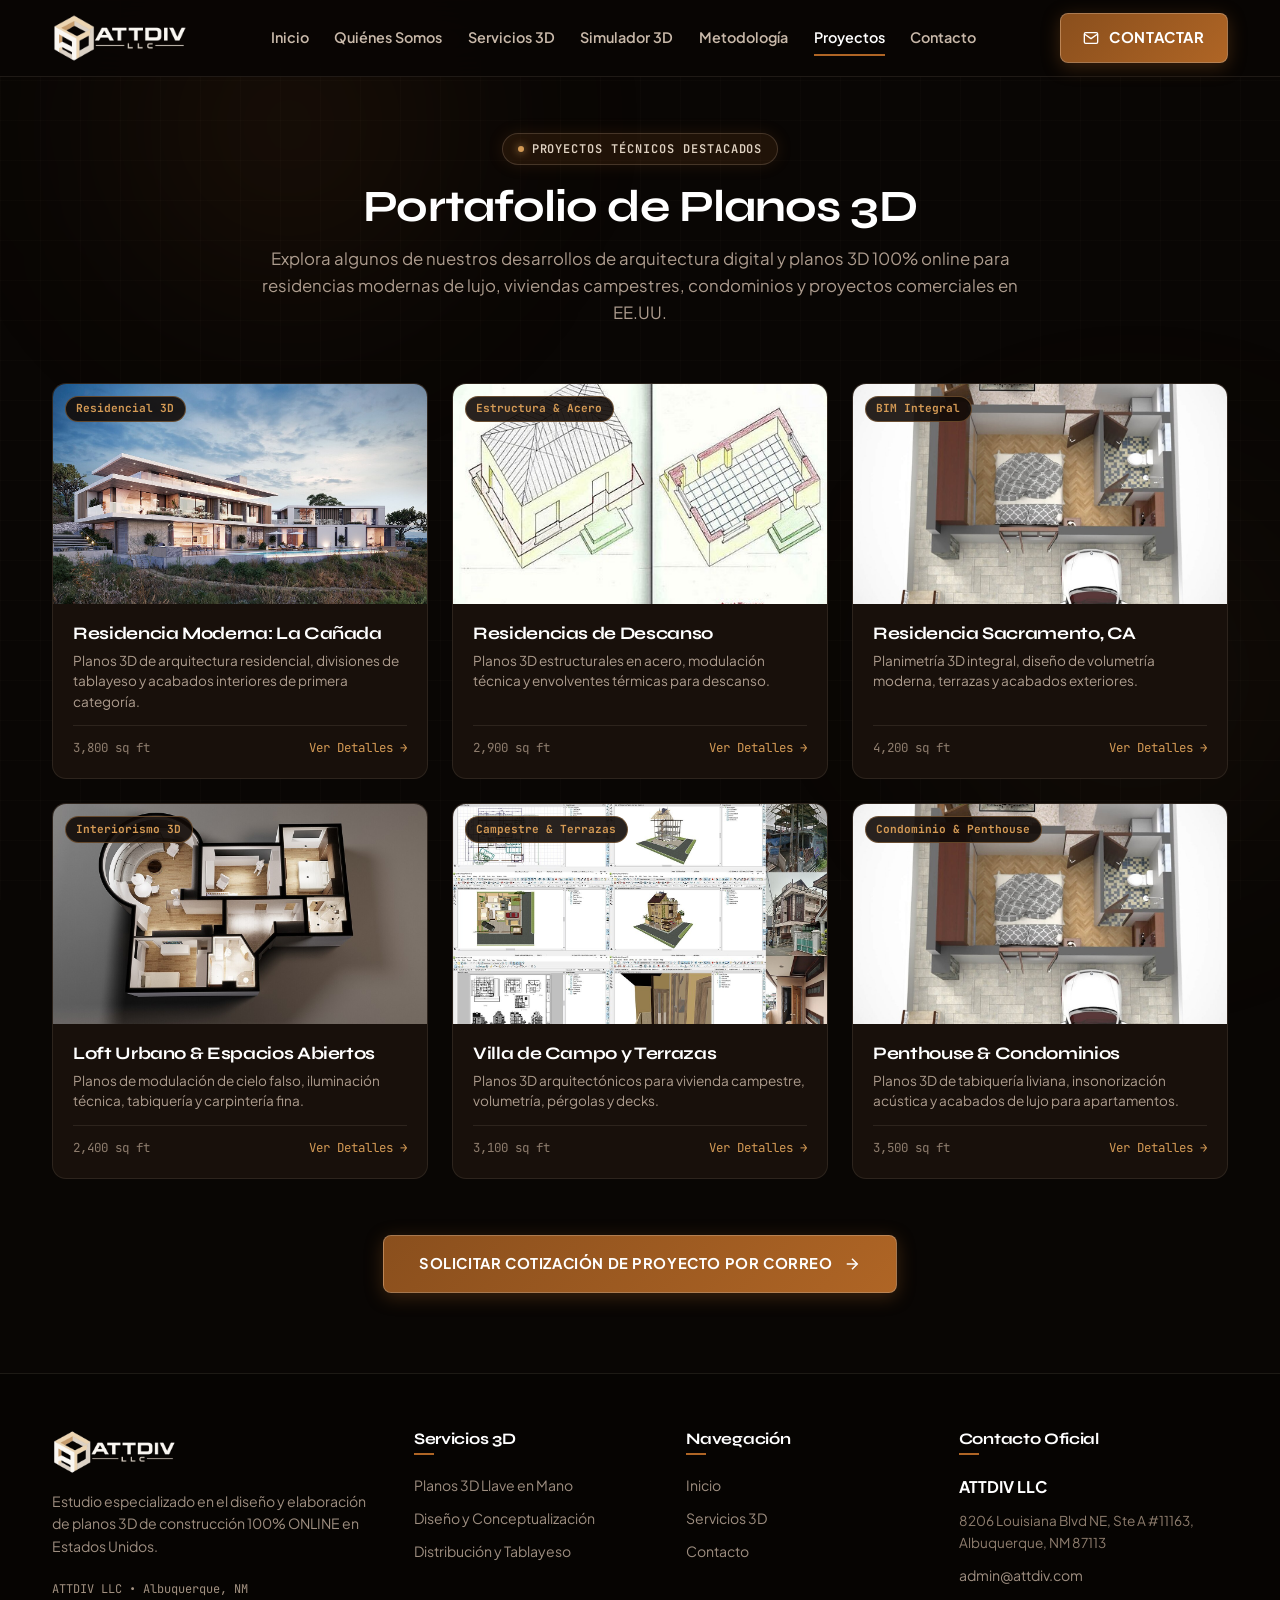
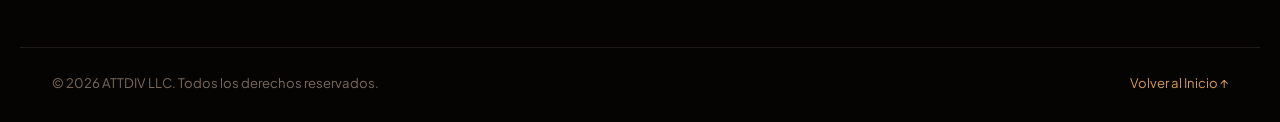
==== commit 72116280: "Complete overhaul: bespoke mobile-first architectural template with 100% genuine 3D blueprint imager" ====
--- a/proyectos.html
+++ b/proyectos.html
@@ -5,58 +5,75 @@
   <meta name="viewport" content="width=device-width, initial-scale=1.0, maximum-scale=5.0">
   <title>Portafolio de Proyectos 3D | ATTDIV LLC</title>
   <meta name="description" content="Portafolio de proyectos y planos arquitectónicos 3D desarrollados por ATTDIV LLC en Estados Unidos. Obras residenciales, de descanso, y condominios modernos.">
-  <link rel="icon" type="image/png" href="assets/img/favicon-attdiv.png?v=3">
-  <link rel="shortcut icon" href="favicon.ico?v=3">
-  <link rel="apple-touch-icon" href="assets/img/favicon-attdiv.png?v=3">
+  <link rel="icon" type="image/png" href="assets/img/favicon-attdiv.png?v=4">
+  <link rel="shortcut icon" href="favicon.ico?v=4">
+  <link rel="apple-touch-icon" href="assets/img/favicon-attdiv.png?v=4">
   <link rel="stylesheet" href="assets/css/styles.css">
 </head>
 <body>
 
   <!-- Ambient Glow Spotlights -->
-  <div class="bg-glow-spot bg-glow-spot-1"></div>
-  <div class="bg-glow-spot bg-glow-spot-2"></div>
-
-  <!-- MAIN HEADER / NAVBAR (No topbar) -->
+  <div class="ambient-glow-1"></div>
+  <div class="ambient-glow-2"></div>
+
+  <!-- MINIMAL FLOATING HEADER -->
   <header class="header">
     <div class="container nav-container">
       <a href="index.html" class="logo-brand">
         <img src="assets/img/logo-horizontal-light.png" alt="ATTDIV LLC" class="logo-img">
       </a>
-      <nav class="nav-menu" id="mainNavMenu">
+      <nav class="nav-menu" id="desktopNav">
         <a href="index.html#inicio" class="nav-link">Inicio</a>
-        <a href="index.html#quienes-somos" class="nav-link">Quiénes Somos</a>
+        <a href="index.html#estudio" class="nav-link">Quiénes Somos</a>
         <a href="servicios.html" class="nav-link">Servicios 3D</a>
         <a href="index.html#simulador" class="nav-link">Simulador 3D</a>
         <a href="index.html#metodologia" class="nav-link">Metodología</a>
         <a href="proyectos.html" class="nav-link active">Proyectos</a>
         <a href="index.html#contacto" class="nav-link">Contacto</a>
-        <div class="nav-menu-cta mobile-only">
-          <a href="mailto:admin@attdiv.com?subject=Consulta%20Planos%203D%20ATTDIV%20LLC" class="btn btn-primary" style="width:100%;">
-            <svg width="16" height="16" viewBox="0 0 24 24" fill="none" stroke="currentColor" stroke-width="2"><path d="M4 4h16c1.1 0 2 .9 2 2v12c0 1.1-.9 2-2 2H4c-1.1 0-2-.9-2-2V6c0-1.1.9-2 2-2z"></path><polyline points="22,6 12,13 2,6"></polyline></svg>
-            <span>Contactar por Correo</span>
-          </a>
-        </div>
       </nav>
       <div class="nav-actions">
-        <a href="mailto:admin@attdiv.com?subject=Consulta%20Planos%203D%20ATTDIV%20LLC" class="btn btn-primary desktop-only">
+        <a href="mailto:admin@attdiv.com?subject=Consulta%20Planos%203D%20ATTDIV%20LLC" class="btn btn-primary desktop-cta">
           <svg width="16" height="16" viewBox="0 0 24 24" fill="none" stroke="currentColor" stroke-width="2"><path d="M4 4h16c1.1 0 2 .9 2 2v12c0 1.1-.9 2-2 2H4c-1.1 0-2-.9-2-2V6c0-1.1.9-2 2-2z"></path><polyline points="22,6 12,13 2,6"></polyline></svg>
-          <span>Contactar por Correo</span>
+          <span>Contactar</span>
         </a>
-        <button class="menu-toggle" aria-label="Abrir menú" aria-expanded="false">
+        <button class="menu-toggle" id="menuToggle" aria-label="Abrir menú" aria-expanded="false">
           <svg width="24" height="24" viewBox="0 0 24 24" fill="none" stroke="currentColor" stroke-width="2"><line x1="3" y1="12" x2="21" y2="12"></line><line x1="3" y1="6" x2="21" y2="6"></line><line x1="3" y1="18" x2="21" y2="18"></line></svg>
         </button>
       </div>
     </div>
   </header>
 
+  <!-- MOBILE DRAWER -->
+  <aside class="mobile-drawer" id="mobileDrawer" aria-hidden="true">
+    <div class="drawer-links">
+      <a href="index.html#inicio" class="drawer-link"><span>Inicio</span> <span>→</span></a>
+      <a href="index.html#estudio" class="drawer-link"><span>Quiénes Somos</span> <span>→</span></a>
+      <a href="servicios.html" class="drawer-link"><span>Servicios 3D</span> <span>→</span></a>
+      <a href="index.html#simulador" class="drawer-link"><span>Simulador 3D</span> <span>→</span></a>
+      <a href="index.html#metodologia" class="drawer-link"><span>Metodología</span> <span>→</span></a>
+      <a href="proyectos.html" class="drawer-link active"><span>Proyectos</span> <span>→</span></a>
+      <a href="index.html#contacto" class="drawer-link"><span>Contacto Directo</span> <span>→</span></a>
+    </div>
+
+    <div class="drawer-footer">
+      <a href="mailto:admin@attdiv.com?subject=Consulta%20Planos%203D%20ATTDIV%20LLC" class="btn btn-primary btn-block-mobile">
+        <svg width="16" height="16" viewBox="0 0 24 24" fill="none" stroke="currentColor" stroke-width="2"><path d="M4 4h16c1.1 0 2 .9 2 2v12c0 1.1-.9 2-2 2H4c-1.1 0-2-.9-2-2V6c0-1.1.9-2 2-2z"></path><polyline points="22,6 12,13 2,6"></polyline></svg>
+        <span>Escribir al Correo</span>
+      </a>
+      <span class="font-mono text-muted" style="font-size:0.75rem;text-align:center;">
+        admin@attdiv.com • Albuquerque, NM
+      </span>
+    </div>
+  </aside>
+
   <main>
     <!-- PAGE HERO -->
-    <section style="padding:4.5rem 0 3rem;text-align:center;">
+    <section style="padding:3.5rem 0 2.5rem;text-align:center;">
       <div class="container" style="max-width:850px;">
-        <span class="section-tag">PORTAFOLIO DE INGENIERÍA Y ARQUITECTURA</span>
-        <h1 class="section-title">Proyectos y Planos 3D Desarrollados</h1>
+        <span class="section-pill"><span class="pulse-dot"></span> PROYECTOS TÉCNICOS DESTACADOS</span>
+        <h1 class="section-title">Portafolio de Planos 3D</h1>
         <p class="section-subtitle">
-          Explora nuestros desarrollos técnicos 100% online para residencias modernas de lujo, casas de descanso, condominios y proyectos comerciales en todo EE.UU.
+          Explora algunos de nuestros desarrollos de arquitectura digital y planos 3D 100% online para residencias modernas de lujo, viviendas campestres, condominios y proyectos comerciales en EE.UU.
         </p>
       </div>
     </section>
@@ -67,111 +84,116 @@
         <div class="portfolio-grid">
           
           <!-- PROJECT 1 -->
-          <div class="portfolio-card" data-category="residencial" data-desc="Planos 3D arquitectónicos y despieces técnicos de tablayeso para residencia de lujo contemporánea. Modulación de muros secos, cielos falsos con iluminación indirecta y acabados de primera categoría." data-specs="Área: 3,800 sq ft • Software: Revit BIM + 3ds Max • Tiempo: 14 días • Planos 3D Online">
-            <div class="portfolio-img-box">
-              <img src="assets/img/port-lacanada.jpg" alt="Planos 3D Tablayeso residencial La Cañada">
-              <span class="portfolio-category-tag">Residencial 3D</span>
-            </div>
-            <div class="portfolio-info">
-              <h3 class="portfolio-title">Planos 3D de Residencia Moderna: La Cañada</h3>
-              <p class="portfolio-desc" style="font-size:0.85rem;color:#bdafa3;">Planos 3D de arquitectura residencial, divisiones de tablayeso y acabados interiores.</p>
-              <div class="portfolio-specs">
+          <div class="project-card" data-title="Residencia Moderna: La Cañada" data-desc="Planos 3D arquitectónicos y despieces técnicos de tablayeso para residencia de lujo contemporánea con piscina y terrazas." data-specs="Área: 3,800 sq ft • Revit BIM + DWG • 100% Online">
+            <div class="project-media-box">
+              <img src="assets/img/port-canada.jpg" alt="Planos 3D Residencia Moderna La Cañada">
+              <span class="project-tag">Residencial 3D</span>
+            </div>
+            <div class="project-body">
+              <div>
+                <h3 class="project-title">Residencia Moderna: La Cañada</h3>
+                <p class="project-desc">Planos 3D de arquitectura residencial, divisiones de tablayeso y acabados interiores de primera categoría.</p>
+              </div>
+              <div class="project-specs-line">
                 <span>3,800 sq ft</span>
-                <span>•</span>
-                <span>Planos 3D Online</span>
+                <span class="text-gold">Ver Detalles →</span>
               </div>
             </div>
           </div>
 
           <!-- PROJECT 2 -->
-          <div class="portfolio-card" data-category="residencial" data-desc="Planos 3D estructurales metálicos y diseño arquitectónico 3D para residencia de descanso contemporánea con amplios ventanales y voladizos." data-specs="Área: 2,900 sq ft • Software: AutoCAD 3D + Tekla • Tiempo: 10 días • Planos 3D Online">
-            <div class="portfolio-img-box">
-              <img src="assets/img/port-descanso-3d.jpg" alt="Planos 3D Estructura metálica residencias de descanso">
-              <span class="portfolio-category-tag">Estructura & Acero</span>
-            </div>
-            <div class="portfolio-info">
-              <h3 class="portfolio-title">Planos 3D de Estructura Metálica: Residencias de Descanso</h3>
-              <p class="portfolio-desc" style="font-size:0.85rem;color:#bdafa3;">Planos 3D estructurales en acero, modulación técnica y envolventes térmicas para descanso.</p>
-              <div class="portfolio-specs">
+          <div class="project-card" data-title="Estructura Metálica: Residencias de Descanso" data-desc="Planos 3D estructurales metálicos y diseño arquitectónico 3D para residencia de descanso contemporánea." data-specs="Área: 2,900 sq ft • AutoCAD 3D + Tekla • 100% Online">
+            <div class="project-media-box">
+              <img src="assets/img/port-descanso.jpg" alt="Planos 3D Estructura Metálica Residencias de Descanso">
+              <span class="project-tag">Estructura & Acero</span>
+            </div>
+            <div class="project-body">
+              <div>
+                <h3 class="project-title">Residencias de Descanso</h3>
+                <p class="project-desc">Planos 3D estructurales en acero, modulación técnica y envolventes térmicas para descanso.</p>
+              </div>
+              <div class="project-specs-line">
                 <span>2,900 sq ft</span>
-                <span>•</span>
-                <span>Planos 3D Online</span>
+                <span class="text-gold">Ver Detalles →</span>
               </div>
             </div>
           </div>
 
           <!-- PROJECT 3 -->
-          <div class="portfolio-card" data-category="residencial" data-desc="Planos 3D integrales para residencia unifamiliar moderna de dos niveles en Sacramento, CA. Diseño de fachada contemporánea, terrazas y piscina integrada." data-specs="Área: 4,200 sq ft • Software: Revit BIM + AutoCAD • Tiempo: 15 días • Planos 3D Online">
-            <div class="portfolio-img-box">
-              <img src="assets/img/port-sacramento-3d.jpg" alt="Planos 3D Residencia Contemporánea Sacramento">
-              <span class="portfolio-category-tag">BIM Integral</span>
-            </div>
-            <div class="portfolio-info">
-              <h3 class="portfolio-title">Planos 3D de Residencia Contemporánea: Sacramento, CA</h3>
-              <p class="portfolio-desc" style="font-size:0.85rem;color:#bdafa3;">Planimetría 3D integral, diseño de volumetría moderna, terrazas y acabados exteriores.</p>
-              <div class="portfolio-specs">
+          <div class="project-card" data-title="Residencia Contemporánea: Sacramento, CA" data-desc="Planos 3D integrales para residencia unifamiliar moderna de dos niveles en Sacramento, CA." data-specs="Área: 4,200 sq ft • Revit BIM + DWG • 100% Online">
+            <div class="project-media-box">
+              <img src="assets/img/port-sacramento.jpg" alt="Planos 3D Residencia Contemporánea Sacramento">
+              <span class="project-tag">BIM Integral</span>
+            </div>
+            <div class="project-body">
+              <div>
+                <h3 class="project-title">Residencia Sacramento, CA</h3>
+                <p class="project-desc">Planimetría 3D integral, diseño de volumetría moderna, terrazas y acabados exteriores.</p>
+              </div>
+              <div class="project-specs-line">
                 <span>4,200 sq ft</span>
-                <span>•</span>
-                <span>Planos 3D Online</span>
+                <span class="text-gold">Ver Detalles →</span>
               </div>
             </div>
           </div>
 
           <!-- PROJECT 4 -->
-          <div class="portfolio-card" data-category="residencial" data-desc="Planos 3D de distribución interior, modulación de tablayeso para loft y cocina abierta, iluminación LED indirecta y falsos techos acústicos." data-specs="Área: 2,400 sq ft • Software: AutoCAD 3D + SketchUp • Tiempo: 9 días • Planos 3D Online">
-            <div class="portfolio-img-box">
-              <img src="assets/img/port-loft-3d.jpg" alt="Planos 3D Loft Urbano Contemporáneo">
-              <span class="portfolio-category-tag">Interiorismo 3D</span>
-            </div>
-            <div class="portfolio-info">
-              <h3 class="portfolio-title">Planos 3D de Loft Urbano y Espacios Abiertos</h3>
-              <p class="portfolio-desc" style="font-size:0.85rem;color:#bdafa3;">Planos de modulación de cielo falso, iluminación técnica, tabiquería y carpintería fina.</p>
-              <div class="portfolio-specs">
+          <div class="project-card" data-title="Loft Urbano y Espacios Abiertos" data-desc="Planos 3D de distribución interior, modulación de tablayeso para loft y cocina abierta, iluminación técnica." data-specs="Área: 2,400 sq ft • AutoCAD 3D + SketchUp • 100% Online">
+            <div class="project-media-box">
+              <img src="assets/img/port-loft.jpg" alt="Planos 3D Loft Urbano y Espacios Abiertos">
+              <span class="project-tag">Interiorismo 3D</span>
+            </div>
+            <div class="project-body">
+              <div>
+                <h3 class="project-title">Loft Urbano & Espacios Abiertos</h3>
+                <p class="project-desc">Planos de modulación de cielo falso, iluminación técnica, tabiquería y carpintería fina.</p>
+              </div>
+              <div class="project-specs-line">
                 <span>2,400 sq ft</span>
-                <span>•</span>
-                <span>Planos 3D Online</span>
+                <span class="text-gold">Ver Detalles →</span>
               </div>
             </div>
           </div>
 
           <!-- PROJECT 5 -->
-          <div class="portfolio-card" data-category="residencial" data-desc="Planos 3D de volumetría moderna y fachadas con pérgolas metálicas, recubrimientos en piedra y grandes ventanales de piso a techo." data-specs="Área: 3,100 sq ft • Software: Revit BIM + Lumion • Tiempo: 11 días • Planos 3D Online">
-            <div class="portfolio-img-box">
-              <img src="assets/img/port-campo-3d.jpg" alt="Planos 3D Villa de Campo y Terrazas">
-              <span class="portfolio-category-tag">Campestre & Fachadas</span>
-            </div>
-            <div class="portfolio-info">
-              <h3 class="portfolio-title">Planos 3D de Villa de Campo y Terrazas</h3>
-              <p class="portfolio-desc" style="font-size:0.85rem;color:#bdafa3;">Planos 3D arquitectónicos para vivienda campestre, volumetría, pérgolas y decks.</p>
-              <div class="portfolio-specs">
+          <div class="project-card" data-title="Villa de Campo y Terrazas" data-desc="Planos 3D de volumetría moderna y fachadas con pérgolas metálicas, recubrimientos en piedra y grandes ventanales." data-specs="Área: 3,100 sq ft • Revit BIM + Lumion • 100% Online">
+            <div class="project-media-box">
+              <img src="assets/img/port-campo.jpg" alt="Planos 3D Villa de Campo y Terrazas">
+              <span class="project-tag">Campestre & Terrazas</span>
+            </div>
+            <div class="project-body">
+              <div>
+                <h3 class="project-title">Villa de Campo y Terrazas</h3>
+                <p class="project-desc">Planos 3D arquitectónicos para vivienda campestre, volumetría, pérgolas y decks.</p>
+              </div>
+              <div class="project-specs-line">
                 <span>3,100 sq ft</span>
-                <span>•</span>
-                <span>Planos 3D Online</span>
+                <span class="text-gold">Ver Detalles →</span>
               </div>
             </div>
           </div>
 
           <!-- PROJECT 6 -->
-          <div class="portfolio-card" data-category="residencial" data-desc="Planos 3D de distribución habitacional y tablayeso para penthouse y apartamentos residenciales de lujo con aislamiento acústico entre estancias." data-specs="Área: 3,500 sq ft • Software: Revit BIM • Tiempo: 13 días • Planos 3D Online">
-            <div class="portfolio-img-box">
-              <img src="assets/img/port-penthouse-3d.jpg" alt="Planos 3D Penthouse y Condominio Residencial">
-              <span class="portfolio-category-tag">Condominio & Penthouse</span>
-            </div>
-            <div class="portfolio-info">
-              <h3 class="portfolio-title">Planos 3D de Penthouse y Condominio Residencial</h3>
-              <p class="portfolio-desc" style="font-size:0.85rem;color:#bdafa3;">Planos 3D de tabiquería liviana, insonorización acústica y acabados de lujo para apartamentos.</p>
-              <div class="portfolio-specs">
+          <div class="project-card" data-title="Penthouse y Condominios Residenciales" data-desc="Planos 3D de distribución habitacional y tablayeso para penthouse de lujo con aislamiento acústico." data-specs="Área: 3,500 sq ft • Revit BIM • 100% Online">
+            <div class="project-media-box">
+              <img src="assets/img/port-penthouse.jpg" alt="Planos 3D Penthouse y Condominio Residencial">
+              <span class="project-tag">Condominio & Penthouse</span>
+            </div>
+            <div class="project-body">
+              <div>
+                <h3 class="project-title">Penthouse & Condominios</h3>
+                <p class="project-desc">Planos 3D de tabiquería liviana, insonorización acústica y acabados de lujo para apartamentos.</p>
+              </div>
+              <div class="project-specs-line">
                 <span>3,500 sq ft</span>
-                <span>•</span>
-                <span>Planos 3D Online</span>
-              </div>
-            </div>
-          </div>
-
-        </div>
-
-        <div style="text-align:center;margin-top:4rem;">
-          <a href="mailto:admin@attdiv.com?subject=Consulta%20Proyecto%20Planos%203D%20-%20ATTDIV%20LLC" class="btn btn-primary" style="padding:1rem 2.5rem;">
+                <span class="text-gold">Ver Detalles →</span>
+              </div>
+            </div>
+          </div>
+        </div>
+
+        <div style="text-align:center;margin-top:3.5rem;">
+          <a href="mailto:admin@attdiv.com?subject=Consulta%20Proyecto%20Planos%203D%20-%20ATTDIV%20LLC" class="btn btn-primary" style="padding:1rem 2.2rem;">
             <span>Solicitar Cotización de Proyecto por Correo</span>
             <svg width="18" height="18" viewBox="0 0 24 24" fill="none" stroke="currentColor" stroke-width="2"><line x1="5" y1="12" x2="19" y2="12"></line><polyline points="12 5 19 12 12 19"></polyline></svg>
           </a>
@@ -184,41 +206,40 @@
   <footer class="footer">
     <div class="container footer-grid">
       <div class="footer-brand">
-        <a href="index.html" class="logo-brand" style="margin-bottom:1.2rem;display:inline-flex;">
-          <img src="assets/img/logo-horizontal-light.png" alt="ATTDIV LLC" style="height:48px;">
+        <a href="index.html" class="logo-brand">
+          <img src="assets/img/logo-horizontal-light.png" alt="ATTDIV LLC" class="logo-img" style="height:44px;">
         </a>
-        <p>Estudio especializado en el Diseño y Elaboración de Planos 3D de Construcción 100% ONLINE en Estados Unidos.</p>
-        <span class="font-mono text-gray" style="font-size:0.8rem;">ATTDIV LLC • Albuquerque, NM</span>
+        <p>Estudio especializado en el diseño y elaboración de planos 3D de construcción 100% ONLINE en Estados Unidos.</p>
+        <span class="font-mono text-muted" style="font-size:0.75rem;">ATTDIV LLC • Albuquerque, NM</span>
       </div>
       <div class="footer-col">
         <h4>Servicios 3D</h4>
-        <div class="footer-links">
-          <a href="servicios.html#llave-en-mano">Planos 3D Llave en Mano</a>
-          <a href="servicios.html#conceptualizacion">Diseño y Conceptualización 3D</a>
-          <a href="servicios.html#distribucion">Distribución y Tablayeso</a>
+        <div class="footer-links-list">
+          <a href="servicios.html">Planos 3D Llave en Mano</a>
+          <a href="servicios.html">Diseño y Conceptualización</a>
+          <a href="servicios.html">Distribución y Tablayeso</a>
         </div>
       </div>
       <div class="footer-col">
         <h4>Navegación</h4>
-        <div class="footer-links">
+        <div class="footer-links-list">
           <a href="index.html">Inicio</a>
           <a href="servicios.html">Servicios 3D</a>
-          <a href="proyectos.html">Proyectos</a>
           <a href="index.html#contacto">Contacto</a>
         </div>
       </div>
       <div class="footer-col">
         <h4>Contacto Oficial</h4>
-        <div class="footer-links">
+        <div class="footer-links-list">
           <span style="color:#fff;font-weight:700;">ATTDIV LLC</span>
-          <span style="font-size:0.85rem;color:#a39486;">8206 Louisiana Blvd NE, Ste A #11163, Albuquerque, Nuevo México 87113</span>
-          <a href="mailto:admin@attdiv.com" style="color:var(--color-cafe-light);">admin@attdiv.com</a>
+          <span style="font-size:0.85rem;color:#8e7d6e;">8206 Louisiana Blvd NE, Ste A #11163, Albuquerque, NM 87113</span>
+          <a href="mailto:admin@attdiv.com" class="text-gold">admin@attdiv.com</a>
         </div>
       </div>
     </div>
     <div class="container footer-bottom">
       <span>© 2026 ATTDIV LLC. Todos los derechos reservados.</span>
-      <a href="index.html" class="text-gray" style="font-size:0.82rem;">Volver al Inicio ↑</a>
+      <a href="index.html" class="text-gold" style="font-size:0.82rem;">Volver al Inicio ↑</a>
     </div>
   </footer>
 
@@ -226,12 +247,10 @@
   <div class="modal-overlay" id="projectModal" aria-hidden="true" role="dialog">
     <div class="modal-content">
       <button type="button" class="modal-close-btn" aria-label="Cerrar modal">&times;</button>
-      <div class="modal-body" style="padding:2rem;">
-        <img src="" alt="" id="modalImg" style="width:100%;height:auto;border-radius:8px;margin-bottom:1.5rem;display:none;">
-        <h3 id="modalTitle" style="color:#fff;font-size:1.5rem;margin-bottom:0.5rem;"></h3>
-        <p id="modalDesc" style="color:#bfaea0;font-size:0.95rem;line-height:1.6;margin-bottom:1rem;"></p>
-        <div id="modalSpecs" class="font-mono" style="font-size:0.85rem;color:var(--color-gold);"></div>
-      </div>
+      <img src="" alt="" id="modalImg" style="width:100%;height:auto;border-radius:6px;margin-bottom:1.2rem;display:none;">
+      <h3 id="modalTitle" style="font-size:1.4rem;margin-bottom:0.4rem;color:#fff;"></h3>
+      <p id="modalDesc" style="color:#bfaea0;font-size:0.92rem;line-height:1.6;margin-bottom:1rem;"></p>
+      <div id="modalSpecs" class="font-mono text-gold" style="font-size:0.82rem;padding-top:0.8rem;border-top:1px solid var(--border-subtle);"></div>
     </div>
   </div>
 
--- a/assets/css/styles.css
+++ b/assets/css/styles.css
@@ -1,150 +1,151 @@
 /* ==========================================================================
-   ATTDIV LLC - ARCHITECTURAL DESIGN & 3D BLUEPRINTS ONLINE
-   Dark Architectural Design System & Stylesheet
-   Palette:
-     - Café:   #603814 (Primary Brand Walnut / Deep Bronze)
-     - Beige:  #c7b199 (Warm Travertine / Sandstone)
-     - Tierra: #736356 (Mineral Earth Taupe)
-     - Blanco: #ffffff (Pure Blueprint White)
-   Dark Theme Surfaces:
-     - Canvas: #0c0805 | Surface: #140d08 | Card: #1b120c | Card Hover: #261a12
+   ATTDIV LLC - BESPOKE ARCHITECTURAL STUDIO & 3D BLUEPRINTS ONLINE
+   Mobile-First Luxury Architectural Design System
+   Brand Palette:
+     - Café / Walnut Bronze:   #603814 / #8a4f1d / #af6525
+     - Travertine Sand / Beige: #c7b199 / #ded2c3 / #f5ece3
+     - Earth Mineral Taupe:    #736356 / #918072
+     - Blueprint White:        #ffffff
+     - Deep Obsidian Charcoal: #090604 / #110b07 / #18100b / #221710
    ========================================================================== */
 
 @import url('https://fonts.googleapis.com/css2?family=JetBrains+Mono:wght@400;500;600;700&family=Plus+Jakarta+Sans:wght@300;400;500;600;700;800&family=Syne:wght@600;700;800&display=swap');
 
 :root {
-  /* Brand Palette - ATTDIV LLC */
-  --color-cafe: #8a4f1d;
-  --color-cafe-rgb: 138, 79, 29;
-  --color-cafe-dark: #603814;
-  --color-cafe-deep: #3d2008;
-  --color-cafe-light: #af6525;
-  --color-cafe-glow: #c87a32;
-
-  --color-beige: #c7b199;
-  --color-beige-rgb: 199, 177, 153;
-  --color-beige-light: #dfd2c2;
-  --color-beige-soft: #f2eae0;
-  --color-beige-dark: #9f8870;
-
-  --color-tierra: #736356;
-  --color-tierra-rgb: 115, 99, 86;
-  --color-tierra-light: #938275;
-  --color-tierra-dark: #4d4138;
-
-  --color-gold: #d49a55;
-  --color-gold-rgb: 212, 154, 85;
-  --color-gold-light: #e8b67b;
-
-  --color-white: #ffffff;
-  --color-offwhite: #f5f6f8;
-
-  /* Surfaces & Backgrounds - Dark Luxury Architectural Canvas */
-  --bg-main: #0c0805;
-  --bg-surface: #140d08;
-  --bg-card: #1b120c;
-  --bg-card-hover: #261a12;
-  --bg-card-elevated: #302016;
-  --bg-glass: rgba(27, 18, 12, 0.85);
+  /* ATTDIV Brand Colors */
+  --c-cafe: #8a4f1d;
+  --c-cafe-dark: #603814;
+  --c-cafe-light: #af6525;
+  --c-cafe-glow: #d47e33;
+
+  --c-beige: #c7b199;
+  --c-beige-light: #dfd2c2;
+  --c-beige-soft: #f4eee7;
+  --c-beige-muted: #8e7d6e;
+
+  --c-tierra: #736356;
+  --c-tierra-light: #948274;
+
+  --c-gold: #d49a55;
+  --c-gold-light: #e8b67b;
+
+  --c-white: #ffffff;
+  --c-offwhite: #f5f6f8;
+
+  /* Dark Luxury Canvas */
+  --bg-deep: #090604;
+  --bg-surface: #110b07;
+  --bg-card: #18100b;
+  --bg-card-hover: #221710;
+  --bg-card-elevated: #2c1e15;
+  --bg-glass: rgba(24, 16, 11, 0.88);
 
   /* Borders & Dividers */
   --border-subtle: rgba(199, 177, 153, 0.12);
-  --border-strong: rgba(199, 177, 153, 0.22);
+  --border-medium: rgba(199, 177, 153, 0.22);
   --border-accent: rgba(175, 101, 37, 0.45);
+  --border-gold: rgba(212, 154, 85, 0.4);
 
   /* Typography */
   --font-display: 'Syne', sans-serif;
-  --font-body: 'Plus Jakarta Sans', sans-serif;
+  --font-body: 'Plus Jakarta Sans', system-ui, -apple-system, sans-serif;
   --font-mono: 'JetBrains Mono', monospace;
 
   /* Shadows & Glows */
-  --glow-cafe: 0 0 25px rgba(175, 101, 37, 0.4);
-  --glow-cafe-sm: 0 0 12px rgba(175, 101, 37, 0.25);
-  --glow-beige: 0 0 20px rgba(199, 177, 153, 0.25);
+  --glow-warm: 0 0 25px rgba(175, 101, 37, 0.35);
   --glow-gold: 0 0 20px rgba(212, 154, 85, 0.35);
-  --shadow-card: 0 16px 36px -8px rgba(0, 0, 0, 0.7);
-  --shadow-elevated: 0 24px 48px -12px rgba(0, 0, 0, 0.85);
-
-  /* Transitions */
-  --transition-fast: 0.2s cubic-bezier(0.16, 1, 0.3, 1);
-  --transition-normal: 0.35s cubic-bezier(0.16, 1, 0.3, 1);
-  --transition-slow: 0.6s cubic-bezier(0.16, 1, 0.3, 1);
-
-  /* Geometry & Radii */
-  --radius-sm: 6px;
-  --radius-md: 12px;
+  --shadow-card: 0 12px 32px -6px rgba(0, 0, 0, 0.7);
+  --shadow-elevated: 0 20px 48px -10px rgba(0, 0, 0, 0.85);
+
+  /* Radii */
+  --radius-xs: 4px;
+  --radius-sm: 8px;
+  --radius-md: 14px;
   --radius-lg: 20px;
   --radius-pill: 9999px;
-  --container-max: 1320px;
+
+  /* Transitions */
+  --ease: cubic-bezier(0.16, 1, 0.3, 1);
+  --transition-fast: 0.2s var(--ease);
+  --transition-normal: 0.35s var(--ease);
 }
 
 /* ==========================================================================
-   RESET & BASE SETUP (Strict Zero Horizontal Overflow)
+   RESET & MOBILE-FIRST BASE (Strict Zero Horizontal Overflow)
    ========================================================================== */
 *, *::before, *::after {
   box-sizing: border-box;
   margin: 0;
   padding: 0;
+  -webkit-tap-highlight-color: transparent;
 }
 
 html {
   scroll-behavior: smooth;
   font-size: 16px;
-  -webkit-font-smoothing: antialiased;
-  -moz-osx-font-smoothing: grayscale;
+  -webkit-text-size-adjust: 100%;
   overflow-x: hidden !important;
   width: 100%;
   max-width: 100%;
 }
 
 body {
-  background-color: var(--bg-main);
-  color: #d8c7b8;
+  background-color: var(--bg-deep);
+  color: #dfd2c2;
   font-family: var(--font-body);
-  line-height: 1.65;
+  line-height: 1.6;
   overflow-x: hidden !important;
   width: 100%;
   max-width: 100%;
   position: relative;
   touch-action: pan-y;
-}
-
-/* Architectural Grid & Blueprint Canvas Background */
+  -webkit-font-smoothing: antialiased;
+}
+
+/* Subtle Architectural Grid Canvas */
 body::before {
   content: '';
   position: fixed;
   inset: 0;
   background-image: 
-    linear-gradient(to right, rgba(199, 177, 153, 0.035) 1px, transparent 1px),
-    linear-gradient(to bottom, rgba(199, 177, 153, 0.035) 1px, transparent 1px);
-  background-size: 60px 60px;
+    linear-gradient(to right, rgba(199, 177, 153, 0.025) 1px, transparent 1px),
+    linear-gradient(to bottom, rgba(199, 177, 153, 0.025) 1px, transparent 1px);
+  background-size: 40px 40px;
   pointer-events: none;
   z-index: 0;
 }
 
-/* Top Glow Spotlights */
-.bg-glow-spot {
+/* Ambient Spotlights */
+.ambient-glow-1 {
   position: fixed;
+  top: -100px;
+  left: 5%;
+  width: 450px;
+  height: 450px;
   border-radius: 50%;
-  filter: blur(140px);
+  background: radial-gradient(circle, rgba(175, 101, 37, 0.16), transparent 70%);
+  filter: blur(100px);
   pointer-events: none;
   z-index: 0;
 }
 
-.bg-glow-spot-1 {
-  top: -150px;
-  left: 15%;
-  width: 650px;
-  height: 650px;
-  background: radial-gradient(circle, rgba(175, 101, 37, 0.16), transparent 70%);
-}
-
-.bg-glow-spot-2 {
-  top: 40%;
-  right: -100px;
-  width: 550px;
-  height: 550px;
-  background: radial-gradient(circle, rgba(199, 177, 153, 0.1), transparent 70%);
+.ambient-glow-2 {
+  position: fixed;
+  top: 50%;
+  right: -80px;
+  width: 450px;
+  height: 450px;
+  border-radius: 50%;
+  background: radial-gradient(circle, rgba(212, 154, 85, 0.1), transparent 70%);
+  filter: blur(120px);
+  pointer-events: none;
+  z-index: 0;
+}
+
+img, svg {
+  display: block;
+  max-width: 100%;
+  height: auto;
 }
 
 a {
@@ -153,77 +154,73 @@
   transition: var(--transition-fast);
 }
 
-img {
-  max-width: 100%;
-  height: auto;
-  display: block;
-}
-
-ul {
+ul, ol {
   list-style: none;
 }
 
 button, input, select, textarea {
   font-family: inherit;
-}
-
-/* Container */
+  font-size: 1rem;
+}
+
+/* Mobile-First Container */
 .container {
   width: 100%;
-  max-width: var(--container-max);
+  max-width: 1240px;
   margin-inline: auto;
-  padding-inline: 1.5rem;
+  padding-inline: 1.25rem;
   position: relative;
   z-index: 1;
 }
 
-.desktop-only { display: block; }
-.mobile-only { display: none; }
-
-/* Typography Utilities */
+@media (min-width: 768px) {
+  .container {
+    padding-inline: 2rem;
+  }
+}
+
+/* ==========================================================================
+   TYPOGRAPHY & TAGS (Mobile-Optimized)
+   ========================================================================== */
 h1, h2, h3, h4, h5, h6 {
-  color: var(--color-white);
+  color: var(--c-white);
   font-family: var(--font-display);
   font-weight: 700;
-  line-height: 1.2;
+  line-height: 1.15;
   letter-spacing: -0.02em;
-}
-
-.text-cafe { color: var(--color-cafe-light); }
-.text-beige { color: var(--color-beige); }
-.text-gold { color: var(--color-gold); }
-.text-tierra { color: var(--color-tierra-light); }
-.text-gray { color: #a39486; }
-.text-white { color: var(--color-white); }
+  overflow-wrap: break-word;
+}
+
 .font-mono { font-family: var(--font-mono); }
-
-/* Badges & Section Subtitles */
-.section-tag {
+.text-gold { color: var(--c-gold); }
+.text-cafe { color: var(--c-cafe-light); }
+.text-beige { color: var(--c-beige-light); }
+.text-muted { color: #a39282; }
+
+.section-pill {
   display: inline-flex;
   align-items: center;
-  gap: 0.6rem;
+  gap: 0.5rem;
   background: rgba(175, 101, 37, 0.14);
-  border: 1px solid rgba(199, 177, 153, 0.3);
-  color: var(--color-beige-light);
+  border: 1px solid var(--border-medium);
+  color: var(--c-beige-light);
   font-family: var(--font-mono);
-  font-size: 0.78rem;
+  font-size: 0.75rem;
   font-weight: 600;
+  letter-spacing: 0.08em;
   text-transform: uppercase;
-  letter-spacing: 0.12em;
-  padding: 0.4rem 1rem;
+  padding: 0.35rem 0.9rem;
   border-radius: var(--radius-pill);
-  margin-bottom: 1.25rem;
-  box-shadow: 0 0 16px rgba(175, 101, 37, 0.18);
-}
-
-.section-tag::before {
-  content: '';
-  display: inline-block;
+  margin-bottom: 1rem;
+  box-shadow: 0 0 16px rgba(175, 101, 37, 0.15);
+}
+
+.section-pill .pulse-dot {
   width: 6px;
   height: 6px;
   border-radius: 50%;
-  background: var(--color-gold);
-  box-shadow: 0 0 8px var(--color-gold);
+  background: var(--c-gold);
+  box-shadow: 0 0 8px var(--c-gold);
   animation: pulse-dot 1.8s infinite;
 }
 
@@ -234,770 +231,730 @@
 
 .section-header {
   text-align: center;
-  max-width: 820px;
+  max-width: 780px;
   margin-inline: auto;
-  margin-bottom: 4rem;
+  margin-bottom: 2.5rem;
+}
+
+@media (min-width: 768px) {
+  .section-header {
+    margin-bottom: 3.5rem;
+  }
 }
 
 .section-title {
-  font-size: clamp(2rem, 3.8vw, 3.2rem);
-  margin-bottom: 1.25rem;
+  font-size: clamp(1.75rem, 5vw, 2.8rem);
+  margin-bottom: 0.85rem;
 }
 
 .section-subtitle {
-  font-size: 1.1rem;
-  color: #b5a494;
-  line-height: 1.7;
+  font-size: clamp(0.92rem, 2.5vw, 1.05rem);
+  color: #ad9c8e;
+  line-height: 1.6;
 }
 
 /* ==========================================================================
-   BUTTONS
+   BUTTONS (Touch-friendly & Responsive)
    ========================================================================== */
 .btn {
   display: inline-flex;
   align-items: center;
   justify-content: center;
-  gap: 0.75rem;
-  padding: 0.85rem 1.75rem;
-  font-size: 0.95rem;
+  gap: 0.65rem;
+  min-height: 48px;
+  padding: 0.75rem 1.4rem;
+  font-size: 0.92rem;
   font-weight: 700;
   border-radius: var(--radius-sm);
   cursor: pointer;
   border: 1px solid transparent;
   transition: var(--transition-fast);
   text-transform: uppercase;
-  letter-spacing: 0.05em;
-  position: relative;
-  overflow: hidden;
-  z-index: 1;
+  letter-spacing: 0.04em;
+  text-align: center;
+  white-space: nowrap;
 }
 
 .btn-primary {
-  background: linear-gradient(135deg, var(--color-cafe), var(--color-cafe-light));
-  color: var(--color-white);
-  border: 1px solid rgba(223, 210, 194, 0.3);
-  box-shadow: 0 4px 18px rgba(138, 79, 29, 0.45);
-}
-
-.btn-primary::before {
-  content: '';
-  position: absolute;
-  top: 0;
-  left: -100%;
-  width: 100%;
-  height: 100%;
-  background: linear-gradient(90deg, transparent, rgba(255, 255, 255, 0.25), transparent);
-  transition: 0.5s;
-  z-index: -1;
-}
-
-.btn-primary:hover::before {
-  left: 100%;
-}
-
-.btn-primary:hover {
+  background: linear-gradient(135deg, var(--c-cafe), var(--c-cafe-light));
+  color: var(--c-white);
+  border-color: rgba(223, 210, 194, 0.3);
+  box-shadow: 0 4px 18px rgba(138, 79, 29, 0.4);
+}
+
+.btn-primary:hover, .btn-primary:active {
+  background: linear-gradient(135deg, var(--c-cafe-light), var(--c-cafe-glow));
   transform: translateY(-2px);
-  box-shadow: 0 8px 25px rgba(175, 101, 37, 0.65);
-  background: linear-gradient(135deg, var(--color-cafe-light), var(--color-cafe-glow));
-  color: var(--color-white);
+  box-shadow: 0 8px 24px rgba(175, 101, 37, 0.6);
 }
 
 .btn-secondary {
   background: rgba(255, 255, 255, 0.05);
-  border: 1px solid var(--border-strong);
-  color: var(--color-beige-light);
+  border-color: var(--border-medium);
+  color: var(--c-beige-light);
   backdrop-filter: blur(10px);
 }
 
-.btn-secondary:hover {
+.btn-secondary:hover, .btn-secondary:active {
   background: rgba(199, 177, 153, 0.12);
-  border-color: var(--color-beige);
-  color: var(--color-white);
+  border-color: var(--c-beige);
+  color: var(--c-white);
   transform: translateY(-2px);
-  box-shadow: var(--glow-beige);
-}
-
-.btn-accent {
-  background: linear-gradient(135deg, var(--color-gold), #dfa35b);
-  color: #1a1008;
-  font-weight: 800;
-  box-shadow: 0 4px 16px rgba(212, 154, 85, 0.35);
-}
-
-.btn-accent:hover {
-  transform: translateY(-2px);
-  box-shadow: 0 8px 24px rgba(212, 154, 85, 0.55);
+}
+
+.btn-block-mobile {
+  width: 100%;
+}
+
+@media (min-width: 640px) {
+  .btn-block-mobile {
+    width: auto;
+  }
 }
 
 /* ==========================================================================
-   TOPBAR OVERRIDE (Removed from top of page as requested by user)
-   ========================================================================== */
-.topbar {
-  display: none !important;
-}
-
-/* ==========================================================================
-   HEADER & NAVIGATION
+   HEADER & MINIMAL NAVIGATION (Clean, Floating, No Topbar)
    ========================================================================== */
 .header {
   position: sticky;
   top: 0;
-  background: rgba(12, 8, 5, 0.9);
-  backdrop-filter: blur(18px);
-  -webkit-backdrop-filter: blur(18px);
+  background: rgba(9, 6, 4, 0.92);
+  backdrop-filter: blur(20px);
+  -webkit-backdrop-filter: blur(20px);
   border-bottom: 1px solid var(--border-subtle);
   z-index: 999;
   transition: var(--transition-normal);
 }
 
 .header.scrolled {
-  background: rgba(12, 8, 5, 0.98);
-  box-shadow: 0 8px 24px rgba(0, 0, 0, 0.6);
-  border-color: rgba(175, 101, 37, 0.3);
+  background: rgba(9, 6, 4, 0.98);
+  box-shadow: 0 8px 25px rgba(0, 0, 0, 0.7);
+  border-bottom-color: var(--border-medium);
 }
 
 .nav-container {
   display: flex;
   align-items: center;
   justify-content: space-between;
-  height: 80px;
+  height: 68px;
+}
+
+@media (min-width: 1024px) {
+  .nav-container {
+    height: 76px;
+  }
 }
 
 .logo-brand {
   display: flex;
   align-items: center;
-  gap: 0.85rem;
 }
 
 .logo-brand img.logo-img {
-  height: 48px;
+  height: 40px;
   width: auto;
   object-fit: contain;
-  transition: var(--transition-normal);
-}
-
-.logo-brand:hover img.logo-img {
-  transform: scale(1.03);
-  filter: drop-shadow(0 0 10px rgba(175, 101, 37, 0.45));
-}
-
+}
+
+@media (min-width: 1024px) {
+  .logo-brand img.logo-img {
+    height: 48px;
+  }
+}
+
+/* Desktop Navigation Menu */
 .nav-menu {
-  display: flex;
-  align-items: center;
-  gap: 1.8rem;
-}
-
-.nav-link {
-  font-size: 0.92rem;
-  font-weight: 600;
-  color: #d1c1b2;
-  position: relative;
-  padding: 0.4rem 0;
-  transition: var(--transition-fast);
-}
-
-.nav-link::after {
-  content: '';
-  position: absolute;
+  display: none;
+}
+
+@media (min-width: 1024px) {
+  .nav-menu {
+    display: flex;
+    align-items: center;
+    gap: 1.6rem;
+  }
+
+  .nav-link {
+    font-size: 0.9rem;
+    font-weight: 600;
+    color: #c9b9aa;
+    position: relative;
+    padding: 0.3rem 0;
+  }
+
+  .nav-link::after {
+    content: '';
+    position: absolute;
+    bottom: -2px;
+    left: 0;
+    width: 0;
+    height: 2px;
+    background: var(--c-cafe-light);
+    transition: var(--transition-fast);
+  }
+
+  .nav-link:hover, .nav-link.active {
+    color: var(--c-white);
+  }
+
+  .nav-link:hover::after, .nav-link.active::after {
+    width: 100%;
+  }
+}
+
+.nav-actions {
+  display: flex;
+  align-items: center;
+  gap: 0.75rem;
+}
+
+.desktop-cta {
+  display: none;
+}
+
+@media (min-width: 1024px) {
+  .desktop-cta {
+    display: inline-flex;
+  }
+}
+
+/* Mobile Toggle Hamburger */
+.menu-toggle {
+  display: flex;
+  align-items: center;
+  justify-content: center;
+  width: 44px;
+  height: 44px;
+  background: rgba(255, 255, 255, 0.04);
+  border: 1px solid var(--border-medium);
+  border-radius: var(--radius-sm);
+  color: var(--c-white);
+  cursor: pointer;
+}
+
+@media (min-width: 1024px) {
+  .menu-toggle {
+    display: none;
+  }
+}
+
+/* Mobile Drawer (Clean, high-performance slide from top/right) */
+.mobile-drawer {
+  position: fixed;
+  top: 68px;
+  left: 0;
+  right: 0;
   bottom: 0;
-  left: 0;
-  width: 0;
-  height: 2px;
-  background: var(--color-cafe-light);
-  transition: var(--transition-fast);
-  box-shadow: 0 0 8px var(--color-cafe-light);
-}
-
-.nav-link:hover, .nav-link.active {
-  color: var(--color-white);
-}
-
-.nav-link:hover::after, .nav-link.active::after {
-  width: 100%;
-}
-
-.nav-actions {
-  display: flex;
-  align-items: center;
+  background: rgba(9, 6, 4, 0.98);
+  backdrop-filter: blur(25px);
+  -webkit-backdrop-filter: blur(25px);
+  padding: 1.5rem;
+  display: flex;
+  flex-direction: column;
+  justify-content: space-between;
+  overflow-y: auto;
+  transform: translateY(-120%);
+  transition: transform 0.35s var(--ease);
+  z-index: 998;
+  border-bottom: 1px solid var(--border-medium);
+}
+
+.mobile-drawer.open {
+  transform: translateY(0);
+}
+
+.drawer-links {
+  display: flex;
+  flex-direction: column;
+  gap: 0.5rem;
+}
+
+.drawer-link {
+  font-size: 1.15rem;
+  font-weight: 700;
+  color: #dfd2c2;
+  padding: 0.85rem 0.5rem;
+  border-bottom: 1px solid rgba(255, 255, 255, 0.06);
+  display: flex;
+  align-items: center;
+  justify-content: space-between;
+}
+
+.drawer-link:hover, .drawer-link.active {
+  color: var(--c-gold);
+}
+
+.drawer-footer {
+  padding-top: 1.5rem;
+  border-top: 1px solid var(--border-subtle);
+  display: flex;
+  flex-direction: column;
   gap: 1rem;
 }
 
-.menu-toggle {
-  display: none;
-  background: none;
-  border: 1px solid var(--border-subtle);
-  border-radius: var(--radius-sm);
-  color: var(--color-white);
-  padding: 0.5rem;
-  cursor: pointer;
-}
-
 /* ==========================================================================
-   INTERACTIVE TOOLTIPS & EXPANDABLE POPOVERS
+   HERO SECTION (Panoramic Architecture Showcase)
    ========================================================================== */
-.has-tooltip {
-  position: relative;
-  display: inline-flex;
-  align-items: baseline;
-  gap: 0.25rem;
-  color: var(--color-beige-light);
-  font-weight: 600;
-  cursor: help;
-  border-bottom: 1.5px dashed var(--color-beige);
-  padding-bottom: 1px;
-  transition: var(--transition-fast);
-}
-
-.has-tooltip:hover {
-  color: var(--color-gold);
-  border-bottom-color: var(--color-gold);
-  text-shadow: 0 0 12px rgba(212, 154, 85, 0.45);
-}
-
-.has-tooltip .tooltip-icon {
-  font-size: 0.75em;
-  opacity: 0.8;
-  display: inline-block;
-  transition: transform var(--transition-fast);
-}
-
-.has-tooltip:hover .tooltip-icon {
-  transform: rotate(15deg) scale(1.2);
-}
-
-.tooltip-card {
-  position: absolute;
-  bottom: calc(100% + 12px);
-  left: 50%;
-  transform: translateX(-50%) translateY(10px) scale(0.95);
-  width: 320px;
-  background: rgba(24, 16, 11, 0.98);
-  border: 1px solid var(--border-accent);
-  border-radius: var(--radius-md);
-  padding: 1.2rem;
-  box-shadow: var(--shadow-elevated), 0 0 30px rgba(175, 101, 37, 0.25);
-  backdrop-filter: blur(16px);
-  color: #dfd2c2;
-  font-size: 0.86rem;
-  line-height: 1.5;
-  pointer-events: none;
-  opacity: 0;
-  visibility: hidden;
-  transition: opacity 0.25s cubic-bezier(0.16, 1, 0.3, 1), 
-              transform 0.25s cubic-bezier(0.16, 1, 0.3, 1), 
-              visibility 0.25s;
-  z-index: 1000;
-  text-align: left;
-}
-
-.tooltip-card::after {
-  content: '';
-  position: absolute;
-  top: 100%;
-  left: 50%;
-  transform: translateX(-50%);
-  border-width: 7px;
-  border-style: solid;
-  border-color: rgba(24, 16, 11, 0.98) transparent transparent transparent;
-}
-
-.has-tooltip:hover .tooltip-card,
-.has-tooltip:focus-within .tooltip-card {
-  opacity: 1;
-  visibility: visible;
-  pointer-events: auto;
-  transform: translateX(-50%) translateY(0) scale(1);
-}
-
-.tooltip-header {
-  display: flex;
-  align-items: center;
-  gap: 0.6rem;
-  margin-bottom: 0.5rem;
-  border-bottom: 1px solid rgba(255, 255, 255, 0.08);
-  padding-bottom: 0.4rem;
-}
-
-.tooltip-badge {
-  font-family: var(--font-mono);
-  font-size: 0.7rem;
-  background: rgba(175, 101, 37, 0.25);
-  color: var(--color-beige-light);
-  padding: 0.2rem 0.5rem;
-  border-radius: 4px;
-  font-weight: 700;
-}
-
-.tooltip-title {
-  color: var(--color-white);
-  font-weight: 700;
-  font-size: 0.92rem;
-}
-
-.tooltip-benefit {
-  margin-top: 0.6rem;
-  padding: 0.4rem 0.6rem;
-  background: rgba(212, 154, 85, 0.12);
-  border-left: 2px solid var(--color-gold);
-  font-size: 0.78rem;
-  color: var(--color-gold-light);
-}
-
-/* ==========================================================================
-   ANIMATED ICONS & MICROINTERACTIONS
-   ========================================================================== */
-.icon-box {
-  display: inline-flex;
-  align-items: center;
-  justify-content: center;
-  width: 58px;
-  height: 58px;
-  border-radius: var(--radius-md);
-  background: linear-gradient(135deg, rgba(175, 101, 37, 0.2), rgba(115, 99, 86, 0.25));
-  border: 1px solid rgba(199, 177, 153, 0.3);
-  color: var(--color-beige-light);
-  transition: all var(--transition-normal);
+.hero-section {
+  padding: 2.5rem 0 4rem;
   position: relative;
   overflow: hidden;
 }
 
-.icon-box svg {
-  width: 28px;
-  height: 28px;
-  stroke-width: 1.8;
-  transition: transform var(--transition-normal), stroke var(--transition-fast);
-}
-
-.icon-box:hover,
-.card-hoverable:hover .icon-box {
-  background: linear-gradient(135deg, var(--color-cafe), var(--color-gold));
-  color: #1a1008;
-  border-color: var(--color-gold);
-  transform: translateY(-4px) rotate(4deg) scale(1.08);
-  box-shadow: 0 10px 24px rgba(175, 101, 37, 0.45);
-}
-
-.icon-box:hover svg,
-.card-hoverable:hover .icon-box svg {
-  stroke: #1a1008;
-  transform: scale(1.12);
-}
-
-/* ==========================================================================
-   HERO SECTION
-   ========================================================================== */
-.hero {
-  padding: 4.5rem 0 6.5rem;
-  position: relative;
-  overflow: hidden;
-}
-
-.hero-grid {
-  display: grid;
-  grid-template-columns: 1.15fr 0.85fr;
-  align-items: center;
-  gap: 3.5rem;
-}
-
-/* Status Pill inside Hero (Relocated from topbar cintillo) */
-.hero-live-pill {
-  display: inline-flex;
-  align-items: center;
-  gap: 0.65rem;
-  background: rgba(175, 101, 37, 0.14);
-  border: 1px solid rgba(199, 177, 153, 0.3);
-  color: var(--color-beige-light);
-  font-family: var(--font-mono);
-  font-size: 0.78rem;
-  font-weight: 600;
-  letter-spacing: 0.08em;
-  padding: 0.45rem 1.15rem;
-  border-radius: var(--radius-pill);
+@media (min-width: 768px) {
+  .hero-section {
+    padding: 4.5rem 0 6rem;
+  }
+}
+
+.hero-header-box {
+  text-align: center;
+  max-width: 900px;
+  margin-inline: auto;
+  margin-bottom: 2.5rem;
+}
+
+.hero-main-title {
+  font-size: clamp(2rem, 6vw, 3.8rem);
+  line-height: 1.1;
   margin-bottom: 1.25rem;
-  box-shadow: 0 0 20px rgba(175, 101, 37, 0.2);
-}
-
-.hero-live-pill .status-indicator {
-  width: 8px;
-  height: 8px;
-  border-radius: 50%;
-  background: #10b981;
-  box-shadow: 0 0 10px #10b981;
-  animation: pulse-dot 1.8s infinite;
-}
-
-.hero-title {
-  font-size: clamp(2.5rem, 4.4vw, 4.1rem);
-  line-height: 1.1;
-  margin-bottom: 1.5rem;
-  color: var(--color-white);
-}
-
-.hero-title .gradient-text {
-  background: linear-gradient(135deg, #ffffff 0%, var(--color-beige-light) 40%, var(--color-gold) 100%);
+}
+
+.hero-highlight {
+  background: linear-gradient(135deg, #ffffff 0%, var(--c-beige-light) 45%, var(--c-gold) 100%);
   -webkit-background-clip: text;
   -webkit-text-fill-color: transparent;
   display: block;
 }
 
-.hero-desc {
-  font-size: 1.15rem;
-  color: #c4b4a6;
-  margin-bottom: 2rem;
+.hero-lead-text {
+  font-size: clamp(0.98rem, 2.5vw, 1.2rem);
+  color: #bfaea0;
   line-height: 1.7;
-}
-
-.hero-features-list {
+  max-width: 820px;
+  margin-inline: auto;
+  margin-bottom: 1.8rem;
+}
+
+.hero-cta-group {
   display: flex;
   flex-direction: column;
   gap: 0.85rem;
+  justify-content: center;
+  align-items: center;
   margin-bottom: 2.5rem;
 }
 
-.hero-feature-item {
-  display: flex;
-  align-items: center;
-  gap: 0.8rem;
-  color: #ebdcd0;
-  font-size: 0.98rem;
-}
-
-.hero-check-icon {
-  display: flex;
-  align-items: center;
+@media (min-width: 640px) {
+  .hero-cta-group {
+    flex-direction: row;
+    gap: 1.2rem;
+  }
+}
+
+/* KPI Ticker Bar */
+.kpi-ticker {
+  display: grid;
+  grid-template-columns: repeat(2, 1fr);
+  gap: 0.85rem;
+  max-width: 980px;
+  margin-inline: auto;
+  margin-bottom: 2.5rem;
+}
+
+@media (min-width: 768px) {
+  .kpi-ticker {
+    grid-template-columns: repeat(4, 1fr);
+    gap: 1.2rem;
+  }
+}
+
+.kpi-card {
+  background: rgba(24, 16, 11, 0.7);
+  border: 1px solid var(--border-subtle);
+  border-radius: var(--radius-sm);
+  padding: 0.85rem 1rem;
+  text-align: center;
+  display: flex;
+  flex-direction: column;
   justify-content: center;
-  width: 22px;
-  height: 22px;
-  border-radius: 50%;
-  background: rgba(175, 101, 37, 0.22);
-  border: 1px solid var(--color-cafe-light);
-  color: var(--color-gold);
-  font-size: 0.8rem;
-  flex-shrink: 0;
-}
-
-.hero-actions {
-  display: flex;
-  align-items: center;
-  flex-wrap: wrap;
-  gap: 1.2rem;
-  margin-bottom: 3rem;
-}
-
-.hero-stats {
-  display: grid;
-  grid-template-columns: repeat(3, 1fr);
-  gap: 1.5rem;
-  padding-top: 2rem;
-  border-top: 1px solid var(--border-subtle);
-}
-
-.stat-item {
-  display: flex;
-  flex-direction: column;
-}
-
-.stat-num {
+}
+
+.kpi-num {
   font-family: var(--font-display);
-  font-size: 2rem;
+  font-size: 1.4rem;
   font-weight: 800;
-  color: var(--color-white);
-  line-height: 1;
-  margin-bottom: 0.3rem;
-}
-
-.stat-label {
-  font-size: 0.82rem;
-  color: #9e8e80;
-  line-height: 1.3;
-}
-
-/* Hero Media Display / Visual Card */
-.hero-visual-card {
-  position: relative;
-  border-radius: var(--radius-lg);
+  color: var(--c-gold);
+  line-height: 1.1;
+  margin-bottom: 0.2rem;
+}
+
+.kpi-label {
+  font-size: 0.72rem;
+  color: #a39282;
+  text-transform: uppercase;
+  letter-spacing: 0.05em;
+}
+
+/* Panoramic Blueprint Frame Centerpiece */
+.hero-blueprint-frame {
+  position: relative;
+  background: var(--bg-card);
+  border: 1px solid var(--border-medium);
+  border-radius: var(--radius-md);
   overflow: hidden;
-  border: 1px solid var(--border-strong);
-  box-shadow: var(--shadow-elevated), 0 0 50px rgba(175, 101, 37, 0.25);
-  transform: perspective(1000px) rotateY(-4deg) rotateX(2deg);
-  transition: transform var(--transition-slow);
-}
-
-.hero-visual-card:hover {
-  transform: perspective(1000px) rotateY(0deg) rotateX(0deg);
-}
-
-.hero-visual-img {
+  box-shadow: var(--shadow-elevated), 0 0 50px rgba(175, 101, 37, 0.2);
+}
+
+.frame-top-bar {
+  background: rgba(17, 11, 7, 0.95);
+  border-bottom: 1px solid var(--border-subtle);
+  padding: 0.65rem 1rem;
+  display: flex;
+  align-items: center;
+  justify-content: space-between;
+  font-size: 0.75rem;
+  color: #a39282;
+}
+
+.frame-badges {
+  display: flex;
+  gap: 0.5rem;
+}
+
+.frame-badge {
+  background: rgba(175, 101, 37, 0.2);
+  border: 1px solid var(--border-medium);
+  color: var(--c-beige-light);
+  font-size: 0.68rem;
+  padding: 0.15rem 0.5rem;
+  border-radius: 4px;
+}
+
+.hero-blueprint-img {
   width: 100%;
-  height: 520px;
+  height: 260px;
   object-fit: cover;
   display: block;
 }
 
-.hero-floating-badge {
-  position: absolute;
-  background: rgba(22, 14, 10, 0.92);
-  backdrop-filter: blur(14px);
-  border: 1px solid var(--border-accent);
-  padding: 0.8rem 1.2rem;
-  border-radius: var(--radius-md);
-  box-shadow: 0 10px 30px rgba(0, 0, 0, 0.7);
-  display: flex;
-  align-items: center;
-  gap: 0.75rem;
-  color: var(--color-white);
-  font-size: 0.85rem;
-  z-index: 2;
-  animation: floatSlow 4s infinite ease-in-out;
-}
-
-.floating-badge-1 {
-  top: 30px;
-  left: 20px;
-}
-
-.floating-badge-2 {
-  bottom: 100px;
-  left: 30px;
-  animation-delay: -2s;
-}
-
-@keyframes floatSlow {
-  0%, 100% { transform: translateY(0); }
-  50% { transform: translateY(-8px); }
+@media (min-width: 640px) {
+  .hero-blueprint-img {
+    height: 380px;
+  }
+}
+
+@media (min-width: 1024px) {
+  .hero-blueprint-img {
+    height: 500px;
+  }
 }
 
 /* ==========================================================================
-   VALUES & STRATEGY PILLARS (01 - 04)
+   BENTO GRID - STUDIO INTRO (Modern, Non-Clone Presentation)
    ========================================================================== */
-.pillars-section {
-  padding: 4rem 0 6rem;
-  position: relative;
-}
-
-.pillars-grid {
+.bento-section {
+  padding: 3.5rem 0 5rem;
+  position: relative;
+}
+
+.bento-grid {
   display: grid;
-  grid-template-columns: repeat(4, 1fr);
-  gap: 1.5rem;
-}
-
-.pillar-card {
+  grid-template-columns: 1fr;
+  gap: 1.25rem;
+}
+
+@media (min-width: 768px) {
+  .bento-grid {
+    grid-template-columns: repeat(2, 1fr);
+    gap: 1.5rem;
+  }
+}
+
+@media (min-width: 1024px) {
+  .bento-grid {
+    grid-template-columns: 1.35fr 0.95fr;
+  }
+}
+
+.bento-card {
   background: var(--bg-card);
   border: 1px solid var(--border-subtle);
   border-radius: var(--radius-md);
-  padding: 2.2rem 1.8rem;
+  padding: 1.5rem;
   position: relative;
   transition: all var(--transition-normal);
   display: flex;
   flex-direction: column;
 }
 
-.pillar-card:hover {
-  transform: translateY(-8px);
+@media (min-width: 768px) {
+  .bento-card {
+    padding: 2.2rem;
+  }
+}
+
+.bento-card:hover {
+  border-color: var(--c-cafe-light);
   background: var(--bg-card-hover);
-  border-color: var(--color-cafe-light);
-  box-shadow: var(--shadow-card), 0 0 30px rgba(175, 101, 37, 0.2);
-}
-
-.pillar-num {
-  font-family: var(--font-mono);
-  font-size: 1.8rem;
-  font-weight: 800;
-  color: rgba(199, 177, 153, 0.18);
+  box-shadow: var(--shadow-card);
+}
+
+.bento-lead h3 {
+  font-size: clamp(1.4rem, 3.5vw, 2rem);
+  margin-bottom: 1rem;
+}
+
+.bento-lead p {
+  color: #bfaea0;
+  font-size: 0.96rem;
+  line-height: 1.7;
   margin-bottom: 1.2rem;
-  transition: color var(--transition-fast);
-}
-
-.pillar-card:hover .pillar-num {
-  color: var(--color-gold);
-}
-
-.pillar-title {
-  font-size: 1.25rem;
-  margin-bottom: 0.85rem;
-}
-
-.pillar-desc {
+}
+
+/* 4 Quick Pillars inside Bento */
+.bento-pillars-list {
+  display: grid;
+  grid-template-columns: 1fr;
+  gap: 0.85rem;
+  margin-top: 1rem;
+}
+
+@media (min-width: 640px) {
+  .bento-pillars-list {
+    grid-template-columns: 1fr 1fr;
+  }
+}
+
+.bento-pillar-item {
+  background: rgba(255, 255, 255, 0.03);
+  border: 1px solid var(--border-subtle);
+  border-radius: var(--radius-sm);
+  padding: 1rem;
+}
+
+.bento-pillar-item strong {
+  display: block;
+  color: var(--c-white);
   font-size: 0.92rem;
-  color: #ad9e92;
-  line-height: 1.6;
+  margin-bottom: 0.3rem;
+}
+
+.bento-pillar-item span {
+  font-size: 0.8rem;
+  color: #9e8e80;
+  line-height: 1.4;
+  display: block;
+}
+
+.bento-blueprint-visual {
+  position: relative;
+  border-radius: var(--radius-sm);
+  overflow: hidden;
+  height: 220px;
+  margin-bottom: 1.2rem;
+}
+
+@media (min-width: 768px) {
+  .bento-blueprint-visual {
+    height: 280px;
+  }
+}
+
+.bento-blueprint-visual img {
+  width: 100%;
+  height: 100%;
+  object-fit: cover;
 }
 
 /* ==========================================================================
-   ABOUT / QUIÉNES SOMOS SECTION
+   SERVICES SECTION (Horizontal Stacked Technical Decks)
    ========================================================================== */
-.about-section {
-  padding: 6rem 0;
-  background: linear-gradient(180deg, var(--bg-main) 0%, var(--bg-surface) 100%);
-  position: relative;
-}
-
-.about-grid {
-  display: grid;
-  grid-template-columns: 1fr 1fr;
-  gap: 4rem;
-  align-items: center;
-}
-
-.about-img-box {
-  position: relative;
-  border-radius: var(--radius-lg);
-  overflow: hidden;
-  border: 1px solid var(--border-strong);
-  box-shadow: var(--shadow-elevated);
-}
-
-.about-img-box img {
-  width: 100%;
-  height: 520px;
-  object-fit: cover;
-}
-
-.about-experience-stamp {
-  position: absolute;
-  bottom: 25px;
-  left: 25px;
-  background: rgba(22, 14, 10, 0.94);
-  backdrop-filter: blur(12px);
-  border: 1px solid var(--color-cafe-light);
-  padding: 1.2rem 1.6rem;
-  border-radius: var(--radius-md);
-  box-shadow: 0 10px 30px rgba(0, 0, 0, 0.8);
-}
-
-.about-experience-stamp .stamp-years {
-  font-family: var(--font-display);
-  font-size: 2.2rem;
-  font-weight: 800;
-  color: var(--color-gold);
-  line-height: 1;
-}
-
-.about-experience-stamp .stamp-text {
-  font-size: 0.82rem;
-  color: #dfd2c2;
-  font-weight: 600;
-  text-transform: uppercase;
-  letter-spacing: 0.05em;
-}
-
-.about-content h2 {
-  font-size: clamp(2rem, 3.2vw, 2.8rem);
-  margin-bottom: 1.5rem;
-}
-
-.about-text {
-  color: #bfaea0;
-  font-size: 1.05rem;
-  line-height: 1.75;
-  margin-bottom: 1.5rem;
-}
-
-.differentiators-grid {
-  display: grid;
-  grid-template-columns: repeat(2, 1fr);
-  gap: 1.2rem;
-  margin: 2rem 0 2.5rem;
-}
-
-.diff-card {
+.services-section {
+  padding: 4rem 0 5rem;
+  position: relative;
+}
+
+.services-stack {
+  display: flex;
+  flex-direction: column;
+  gap: 2rem;
+}
+
+.service-deck-card {
   background: var(--bg-card);
   border: 1px solid var(--border-subtle);
-  border-radius: var(--radius-sm);
-  padding: 1.2rem;
+  border-radius: var(--radius-md);
+  overflow: hidden;
+  transition: all var(--transition-normal);
+  display: grid;
+  grid-template-columns: 1fr;
+}
+
+@media (min-width: 900px) {
+  .service-deck-card {
+    grid-template-columns: 380px 1fr;
+  }
+}
+
+.service-deck-card:hover {
+  border-color: var(--c-cafe-light);
+  box-shadow: var(--shadow-card), 0 0 30px rgba(175, 101, 37, 0.2);
+  background: var(--bg-card-hover);
+}
+
+.service-deck-media {
+  position: relative;
+  height: 200px;
+  overflow: hidden;
+}
+
+@media (min-width: 900px) {
+  .service-deck-media {
+    height: 100%;
+    min-height: 300px;
+  }
+}
+
+.service-deck-media img {
+  width: 100%;
+  height: 100%;
+  object-fit: cover;
+  transition: transform var(--transition-normal);
+}
+
+.service-deck-card:hover .service-deck-media img {
+  transform: scale(1.05);
+}
+
+.service-deck-content {
+  padding: 1.5rem;
+  display: flex;
+  flex-direction: column;
+  justify-content: space-between;
+}
+
+@media (min-width: 768px) {
+  .service-deck-content {
+    padding: 2.2rem;
+  }
+}
+
+.service-deck-header {
+  margin-bottom: 1.2rem;
+}
+
+.service-deck-title {
+  font-size: clamp(1.25rem, 3vw, 1.6rem);
+  margin-bottom: 0.65rem;
+}
+
+.service-deck-desc {
+  font-size: 0.92rem;
+  color: #ad9c8e;
+  line-height: 1.6;
+}
+
+.service-checklist-grid {
+  display: grid;
+  grid-template-columns: 1fr;
+  gap: 0.6rem;
+  margin-bottom: 1.5rem;
+}
+
+@media (min-width: 640px) {
+  .service-checklist-grid {
+    grid-template-columns: 1fr 1fr;
+    gap: 0.8rem;
+  }
+}
+
+.check-item {
   display: flex;
   align-items: flex-start;
-  gap: 0.8rem;
-  transition: var(--transition-fast);
-}
-
-.diff-card:hover {
-  border-color: var(--color-gold);
-  transform: translateY(-3px);
-  background: var(--bg-card-hover);
-}
-
-.diff-icon {
-  color: var(--color-gold);
+  gap: 0.6rem;
+  font-size: 0.86rem;
+  color: #dfd2c2;
+  line-height: 1.45;
+}
+
+.check-icon {
+  color: var(--c-gold);
   flex-shrink: 0;
   margin-top: 2px;
 }
 
-.diff-title {
-  color: var(--color-white);
-  font-weight: 700;
-  font-size: 0.95rem;
-  margin-bottom: 0.2rem;
-}
-
-.diff-desc {
-  font-size: 0.82rem;
-  color: #ad9e92;
-}
-
 /* ==========================================================================
-   INTERACTIVE 3D BLUEPRINT SIMULATOR (BEFORE / AFTER COMPARISON)
+   INTERACTIVE 3D SIMULATOR (Viewport Locked, Zero Page Drag)
    ========================================================================== */
 .simulator-section {
-  padding: 6rem 0;
-  background: #090604;
-  position: relative;
-  overflow: hidden;
-}
-
-.simulator-container {
-  max-width: 1100px;
-  margin-inline: auto;
+  padding: 4rem 0 5rem;
+  position: relative;
+  background: #060403;
+}
+
+.simulator-box {
   background: var(--bg-card);
-  border: 1px solid var(--border-strong);
-  border-radius: var(--radius-lg);
-  padding: 2rem;
-  box-shadow: var(--shadow-elevated), 0 0 60px rgba(175, 101, 37, 0.18);
-}
-
-.simulator-header {
-  display: flex;
-  align-items: center;
-  justify-content: space-between;
-  flex-wrap: wrap;
+  border: 1px solid var(--border-medium);
+  border-radius: var(--radius-md);
+  padding: 1.2rem;
+  box-shadow: var(--shadow-elevated), 0 0 50px rgba(175, 101, 37, 0.2);
+}
+
+@media (min-width: 768px) {
+  .simulator-box {
+    padding: 2rem;
+  }
+}
+
+.sim-top-bar {
+  display: flex;
+  flex-direction: column;
   gap: 1rem;
-  margin-bottom: 1.5rem;
+  margin-bottom: 1.25rem;
   padding-bottom: 1rem;
   border-bottom: 1px solid var(--border-subtle);
 }
 
-.simulator-controls {
-  display: flex;
-  align-items: center;
-  gap: 0.8rem;
-}
-
-.sim-toggle-btn {
-  background: rgba(255, 255, 255, 0.06);
+@media (min-width: 640px) {
+  .sim-top-bar {
+    flex-direction: row;
+    align-items: center;
+    justify-content: space-between;
+  }
+}
+
+.sim-controls {
+  display: flex;
+  gap: 0.5rem;
+}
+
+.sim-btn {
+  background: rgba(255, 255, 255, 0.05);
   border: 1px solid var(--border-subtle);
-  color: #c4b4a6;
-  font-size: 0.85rem;
+  color: #bfaea0;
+  font-size: 0.78rem;
   font-weight: 600;
-  padding: 0.45rem 1rem;
+  padding: 0.45rem 0.85rem;
   border-radius: var(--radius-pill);
   cursor: pointer;
   transition: var(--transition-fast);
 }
 
-.sim-toggle-btn.active, .sim-toggle-btn:hover {
-  background: var(--color-cafe);
-  color: var(--color-white);
-  border-color: var(--color-cafe-light);
-  box-shadow: var(--glow-cafe-sm);
-}
-
-/* Comparison Viewer Wrapper */
+.sim-btn.active, .sim-btn:hover {
+  background: var(--c-cafe);
+  color: var(--c-white);
+  border-color: var(--c-cafe-light);
+  box-shadow: var(--glow-warm);
+}
+
+/* Comparison Viewer with strict touch-action */
 .comparison-viewer {
   position: relative;
   width: 100%;
   max-width: 100%;
-  height: 560px;
-  border-radius: var(--radius-md);
+  height: 280px;
+  border-radius: var(--radius-sm);
   overflow: hidden;
   user-select: none;
   cursor: ew-resize;
@@ -1005,6 +962,18 @@
   box-shadow: inset 0 0 20px rgba(0, 0, 0, 0.8);
   --slider-pos: 50%;
   touch-action: none !important;
+}
+
+@media (min-width: 640px) {
+  .comparison-viewer {
+    height: 420px;
+  }
+}
+
+@media (min-width: 1024px) {
+  .comparison-viewer {
+    height: 540px;
+  }
 }
 
 .comparison-layer {
@@ -1043,8 +1012,8 @@
   top: 0;
   bottom: 0;
   left: var(--slider-pos, 50%);
-  width: 4px;
-  background: var(--color-gold);
+  width: 3px;
+  background: var(--c-gold);
   z-index: 10;
   transform: translateX(-50%);
   cursor: ew-resize;
@@ -1057,627 +1026,407 @@
   top: 50%;
   left: 50%;
   transform: translate(-50%, -50%);
-  width: 44px;
-  height: 44px;
+  width: 40px;
+  height: 40px;
   border-radius: 50%;
-  background: var(--color-cafe);
-  border: 3px solid var(--color-white);
-  box-shadow: 0 0 20px rgba(175, 101, 37, 0.8);
+  background: var(--c-cafe);
+  border: 2px solid var(--c-white);
+  box-shadow: 0 0 16px rgba(175, 101, 37, 0.8);
   display: flex;
   align-items: center;
   justify-content: center;
-  color: var(--color-white);
-  font-size: 1.1rem;
-}
-
-/* Hotspots on Viewer */
+  color: var(--c-white);
+}
+
+/* Hotspots Pins */
 .hotspot-pin {
   position: absolute;
-  width: 26px;
-  height: 26px;
+  width: 24px;
+  height: 24px;
   border-radius: 50%;
-  background: var(--color-gold);
-  box-shadow: 0 0 15px var(--color-gold);
+  background: var(--c-gold);
+  box-shadow: 0 0 12px var(--c-gold);
   cursor: pointer;
   z-index: 20;
   display: flex;
   align-items: center;
   justify-content: center;
   color: #1a1008;
-  font-size: 0.78rem;
+  font-size: 0.75rem;
   font-weight: 800;
-  animation: pulse-pin 2s infinite;
-}
-
-@keyframes pulse-pin {
-  0% { box-shadow: 0 0 0 0 rgba(212, 154, 85, 0.7); }
-  70% { box-shadow: 0 0 0 14px rgba(212, 154, 85, 0); }
-  100% { box-shadow: 0 0 0 0 rgba(212, 154, 85, 0); }
-}
-
-/* Hotspots Details List */
-.hotspots-list {
+}
+
+/* Hotspots Grid below viewer */
+.sim-hotspots-grid {
   display: grid;
-  grid-template-columns: repeat(4, 1fr);
-  gap: 1.2rem;
-  margin-top: 1.8rem;
-}
-
-.hotspot-card {
+  grid-template-columns: 1fr;
+  gap: 0.75rem;
+  margin-top: 1.25rem;
+}
+
+@media (min-width: 640px) {
+  .sim-hotspots-grid {
+    grid-template-columns: repeat(2, 1fr);
+  }
+}
+
+@media (min-width: 1024px) {
+  .sim-hotspots-grid {
+    grid-template-columns: repeat(4, 1fr);
+  }
+}
+
+.sim-hotspot-card {
   background: rgba(255, 255, 255, 0.03);
   border: 1px solid var(--border-subtle);
   border-radius: var(--radius-sm);
-  padding: 1rem;
+  padding: 0.85rem;
+  cursor: pointer;
   transition: var(--transition-fast);
-  cursor: pointer;
-}
-
-.hotspot-card:hover, .hotspot-card.active {
-  border-color: var(--color-gold);
-  background: rgba(175, 101, 37, 0.12);
-  transform: translateY(-2px);
-}
-
-.hotspot-card-badge {
+}
+
+.sim-hotspot-card:hover, .sim-hotspot-card.active {
+  border-color: var(--c-gold);
+  background: rgba(175, 101, 37, 0.14);
+}
+
+.sim-hotspot-num {
   display: inline-flex;
   align-items: center;
   justify-content: center;
-  width: 22px;
-  height: 22px;
+  width: 20px;
+  height: 20px;
   border-radius: 50%;
-  background: var(--color-gold);
+  background: var(--c-gold);
   color: #1a1008;
   font-weight: 800;
+  font-size: 0.7rem;
+  margin-bottom: 0.4rem;
+}
+
+.sim-hotspot-card h4 {
+  font-size: 0.85rem;
+  margin-bottom: 0.2rem;
+}
+
+.sim-hotspot-card p {
   font-size: 0.75rem;
-  margin-bottom: 0.5rem;
-}
-
-.hotspot-card h4 {
-  font-size: 0.88rem;
-  color: var(--color-white);
-  margin-bottom: 0.25rem;
-}
-
-.hotspot-card p {
-  font-size: 0.78rem;
-  color: #ad9e92;
-  line-height: 1.4;
+  color: #ad9c8e;
+  line-height: 1.35;
 }
 
 /* ==========================================================================
-   SERVICES SECTION (3 SPECIALIZED ONLINE 3D BLUEPRINT CATEGORIES)
+   METHODOLOGY (5 Connected Steps, Mobile-First)
    ========================================================================== */
-.services-section {
-  padding: 6rem 0;
-  position: relative;
-}
-
-.services-grid {
-  display: grid;
-  grid-template-columns: repeat(3, 1fr);
-  gap: 2rem;
-}
-
-.service-card {
+.methodology-section {
+  padding: 4rem 0 5rem;
+  position: relative;
+}
+
+.method-cards-list {
+  display: flex;
+  flex-direction: column;
+  gap: 1.25rem;
+}
+
+.method-card {
   background: var(--bg-card);
   border: 1px solid var(--border-subtle);
-  border-radius: var(--radius-lg);
+  border-radius: var(--radius-md);
+  padding: 1.4rem;
+  display: grid;
+  grid-template-columns: 1fr;
+  gap: 1.2rem;
+  transition: all var(--transition-normal);
+}
+
+@media (min-width: 768px) {
+  .method-card {
+    grid-template-columns: 1fr 240px;
+    padding: 1.8rem;
+    align-items: center;
+  }
+}
+
+@media (min-width: 1024px) {
+  .method-card {
+    grid-template-columns: 1fr 300px;
+  }
+}
+
+.method-card:hover {
+  border-color: var(--c-cafe-light);
+  box-shadow: var(--shadow-card);
+  background: var(--bg-card-hover);
+}
+
+.method-step-header {
+  display: flex;
+  align-items: center;
+  gap: 0.85rem;
+  margin-bottom: 0.6rem;
+}
+
+.method-num-tag {
+  background: var(--c-cafe);
+  color: var(--c-white);
+  font-family: var(--font-display);
+  font-weight: 800;
+  font-size: 0.95rem;
+  padding: 0.25rem 0.65rem;
+  border-radius: var(--radius-sm);
+  border: 1px solid var(--border-gold);
+}
+
+.method-card h3 {
+  font-size: 1.15rem;
+}
+
+@media (min-width: 768px) {
+  .method-card h3 {
+    font-size: 1.3rem;
+  }
+}
+
+.method-card p {
+  color: #ad9c8e;
+  font-size: 0.9rem;
+  line-height: 1.6;
+  margin-bottom: 0.85rem;
+}
+
+.method-checks {
+  display: flex;
+  flex-direction: column;
+  gap: 0.4rem;
+}
+
+.method-thumb {
+  border-radius: var(--radius-sm);
   overflow: hidden;
-  transition: all var(--transition-normal);
-  display: flex;
-  flex-direction: column;
-}
-
-.service-card:hover {
-  transform: translateY(-8px);
-  border-color: var(--color-cafe-light);
-  box-shadow: var(--shadow-card), 0 0 35px rgba(175, 101, 37, 0.3);
-  background: var(--bg-card-hover);
-}
-
-.service-img-wrapper {
-  position: relative;
-  height: 240px;
-  overflow: hidden;
-}
-
-.service-img-wrapper img {
+  height: 160px;
+  width: 100%;
+}
+
+@media (min-width: 768px) {
+  .method-thumb {
+    height: 170px;
+  }
+}
+
+.method-thumb img {
   width: 100%;
   height: 100%;
   object-fit: cover;
-  transition: transform var(--transition-slow);
-}
-
-.service-card:hover .service-img-wrapper img {
-  transform: scale(1.08);
-}
-
-.service-category-badge {
-  position: absolute;
-  top: 15px;
-  right: 15px;
-  background: rgba(22, 14, 10, 0.88);
-  backdrop-filter: blur(8px);
-  border: 1px solid var(--color-gold);
-  color: var(--color-beige-light);
-  font-family: var(--font-mono);
-  font-size: 0.72rem;
-  font-weight: 700;
-  padding: 0.3rem 0.75rem;
-  border-radius: var(--radius-pill);
-}
-
-.service-body {
-  padding: 2rem;
-  flex: 1;
-  display: flex;
-  flex-direction: column;
-}
-
-.service-title {
-  font-size: 1.35rem;
-  margin-bottom: 0.9rem;
-}
-
-.service-desc {
-  font-size: 0.92rem;
-  color: #ad9e92;
-  line-height: 1.6;
-  margin-bottom: 1.5rem;
-}
-
-.service-checklist {
-  display: flex;
-  flex-direction: column;
-  gap: 0.75rem;
-  margin-bottom: 2rem;
-  flex: 1;
-}
-
-.service-check-item {
-  display: flex;
-  align-items: flex-start;
-  gap: 0.7rem;
-  font-size: 0.88rem;
-  color: #dfd2c2;
-  line-height: 1.45;
-}
-
-.service-check-item svg {
-  color: var(--color-gold);
-  flex-shrink: 0;
-  margin-top: 3px;
-  transition: transform var(--transition-fast);
-}
-
-.service-check-item:hover svg {
-  transform: translateX(3px) scale(1.15);
-  color: var(--color-beige-light);
-}
-
-.service-footer {
-  padding-top: 1.25rem;
-  border-top: 1px solid var(--border-subtle);
+  transition: transform var(--transition-normal);
+}
+
+.method-card:hover .method-thumb img {
+  transform: scale(1.06);
 }
 
 /* ==========================================================================
-   TIPOLOGÍAS Y SECTORES
-   ========================================================================== */
-.sectors-section {
-  padding: 5rem 0;
-  background: var(--bg-surface);
-  position: relative;
-}
-
-.sectors-grid {
-  display: grid;
-  grid-template-columns: repeat(3, 1fr);
-  gap: 1.5rem;
-}
-
-.sector-card {
-  background: var(--bg-card);
-  border: 1px solid var(--border-subtle);
-  border-radius: var(--radius-md);
-  padding: 1.8rem;
-  transition: all var(--transition-normal);
-  display: flex;
-  flex-direction: column;
-}
-
-.sector-card:hover {
-  border-color: var(--color-gold);
-  transform: translateY(-6px);
-  background: var(--bg-card-hover);
-  box-shadow: 0 12px 30px rgba(0, 0, 0, 0.6), 0 0 20px rgba(212, 154, 85, 0.18);
-}
-
-.sector-header {
-  display: flex;
-  align-items: center;
-  justify-content: space-between;
-  margin-bottom: 1.2rem;
-}
-
-.sector-card h3 {
-  font-size: 1.15rem;
-  margin-bottom: 1rem;
-}
-
-.sector-list {
-  display: flex;
-  flex-direction: column;
-  gap: 0.6rem;
-  margin-bottom: 1.5rem;
-  flex: 1;
-}
-
-.sector-list li {
-  display: flex;
-  align-items: center;
-  gap: 0.6rem;
-  font-size: 0.88rem;
-  color: #bdafa3;
-}
-
-.sector-list li::before {
-  content: '';
-  width: 5px;
-  height: 5px;
-  border-radius: 50%;
-  background: var(--color-gold);
-}
-
-/* ==========================================================================
-   METODOLOGÍA DE TRABAJO 100% ONLINE (5 STEPS TIMELINE)
-   ========================================================================== */
-.methodology-section {
-  padding: 6rem 0;
-  position: relative;
-}
-
-.methodology-timeline {
-  display: flex;
-  flex-direction: column;
-  gap: 2.5rem;
-  position: relative;
-}
-
-.methodology-timeline::before {
-  content: '';
-  position: absolute;
-  top: 30px;
-  bottom: 30px;
-  left: 36px;
-  width: 2px;
-  background: linear-gradient(180deg, var(--color-cafe), var(--color-gold), var(--color-cafe));
-  opacity: 0.35;
-}
-
-.method-step {
-  display: grid;
-  grid-template-columns: 72px 1fr 340px;
-  gap: 2rem;
-  align-items: center;
-  background: var(--bg-card);
-  border: 1px solid var(--border-subtle);
-  border-radius: var(--radius-lg);
-  padding: 2rem;
-  position: relative;
-  transition: all var(--transition-normal);
-}
-
-.method-step:hover {
-  transform: translateX(8px);
-  border-color: var(--color-cafe-light);
-  background: var(--bg-card-hover);
-  box-shadow: var(--shadow-card);
-}
-
-.step-badge {
-  width: 64px;
-  height: 64px;
-  border-radius: 50%;
-  background: var(--bg-surface);
-  border: 2px solid var(--color-cafe-light);
-  color: var(--color-white);
-  font-family: var(--font-display);
-  font-size: 1.4rem;
-  font-weight: 800;
-  display: flex;
-  align-items: center;
-  justify-content: center;
-  box-shadow: 0 0 20px rgba(175, 101, 37, 0.4);
-  z-index: 2;
-  transition: var(--transition-fast);
-}
-
-.method-step:hover .step-badge {
-  background: var(--color-cafe);
-  color: var(--color-white);
-  border-color: var(--color-gold);
-  transform: scale(1.08);
-}
-
-.step-content h3 {
-  font-size: 1.35rem;
-  margin-bottom: 0.6rem;
-}
-
-.step-content p {
-  color: #ad9e92;
-  font-size: 0.95rem;
-  line-height: 1.6;
-  margin-bottom: 1rem;
-}
-
-.step-checklist {
-  display: flex;
-  flex-direction: column;
-  gap: 0.4rem;
-}
-
-.step-check-item {
-  display: flex;
-  align-items: center;
-  gap: 0.5rem;
-  font-size: 0.85rem;
-  color: #dfd2c2;
-}
-
-.step-check-item svg {
-  color: var(--color-gold);
-}
-
-.step-media {
-  border-radius: var(--radius-md);
-  overflow: hidden;
-  height: 190px;
-}
-
-.step-media img {
-  width: 100%;
-  height: 100%;
-  object-fit: cover;
-  transition: transform var(--transition-slow);
-}
-
-.method-step:hover .step-media img {
-  transform: scale(1.08);
-}
-
-/* ==========================================================================
-   PORTFOLIO / PROYECTOS DESTACADOS
+   PORTFOLIO (Mobile Responsive Project Cards)
    ========================================================================== */
 .portfolio-section {
-  padding: 6rem 0;
-  position: relative;
-}
-
-.portfolio-filters {
-  display: flex;
-  align-items: center;
-  justify-content: center;
-  flex-wrap: wrap;
-  gap: 0.8rem;
-  margin-bottom: 3rem;
-}
-
-.port-filter-btn {
-  background: rgba(255, 255, 255, 0.05);
-  border: 1px solid var(--border-subtle);
-  color: #c4b4a6;
-  padding: 0.6rem 1.4rem;
-  font-size: 0.88rem;
-  font-weight: 600;
-  border-radius: var(--radius-pill);
-  cursor: pointer;
-  transition: var(--transition-fast);
-}
-
-.port-filter-btn.active, .port-filter-btn:hover {
-  background: var(--color-cafe);
-  color: var(--color-white);
-  border-color: var(--color-cafe-light);
-  box-shadow: var(--glow-cafe-sm);
+  padding: 4rem 0 5rem;
+  position: relative;
 }
 
 .portfolio-grid {
   display: grid;
-  grid-template-columns: repeat(3, 1fr);
-  gap: 2rem;
-}
-
-.portfolio-card {
+  grid-template-columns: 1fr;
+  gap: 1.25rem;
+}
+
+@media (min-width: 640px) {
+  .portfolio-grid {
+    grid-template-columns: repeat(2, 1fr);
+    gap: 1.5rem;
+  }
+}
+
+@media (min-width: 1024px) {
+  .portfolio-grid {
+    grid-template-columns: repeat(3, 1fr);
+  }
+}
+
+.project-card {
   background: var(--bg-card);
   border: 1px solid var(--border-subtle);
   border-radius: var(--radius-md);
   overflow: hidden;
   transition: all var(--transition-normal);
   cursor: pointer;
-}
-
-.portfolio-card:hover {
-  transform: translateY(-8px);
-  border-color: var(--color-cafe-light);
-  box-shadow: var(--shadow-card), 0 0 30px rgba(175, 101, 37, 0.25);
-}
-
-.portfolio-img-box {
-  position: relative;
-  height: 260px;
+  display: flex;
+  flex-direction: column;
+}
+
+.project-card:hover {
+  transform: translateY(-5px);
+  border-color: var(--c-cafe-light);
+  box-shadow: var(--shadow-card);
+}
+
+.project-media-box {
+  position: relative;
+  height: 220px;
   overflow: hidden;
 }
 
-.portfolio-img-box img {
+.project-media-box img {
   width: 100%;
   height: 100%;
   object-fit: cover;
-  transition: transform var(--transition-slow);
-}
-
-.portfolio-card:hover .portfolio-img-box img {
-  transform: scale(1.09);
-}
-
-.portfolio-category-tag {
+  transition: transform var(--transition-normal);
+}
+
+.project-card:hover .project-media-box img {
+  transform: scale(1.08);
+}
+
+.project-tag {
   position: absolute;
-  top: 15px;
-  left: 15px;
-  background: rgba(22, 14, 10, 0.88);
-  backdrop-filter: blur(8px);
-  border: 1px solid var(--color-gold);
-  color: var(--color-gold);
+  top: 12px;
+  left: 12px;
+  background: rgba(17, 11, 7, 0.9);
+  border: 1px solid var(--border-gold);
+  color: var(--c-gold);
   font-family: var(--font-mono);
-  font-size: 0.72rem;
+  font-size: 0.7rem;
   font-weight: 700;
-  padding: 0.25rem 0.75rem;
+  padding: 0.2rem 0.65rem;
   border-radius: var(--radius-pill);
 }
 
-.portfolio-info {
-  padding: 1.5rem;
-}
-
-.portfolio-title {
-  font-size: 1.15rem;
-  margin-bottom: 0.5rem;
-}
-
-.portfolio-specs {
-  display: flex;
-  align-items: center;
-  gap: 1rem;
-  font-size: 0.8rem;
-  color: #9e8e80;
+.project-body {
+  padding: 1.25rem;
+  flex: 1;
+  display: flex;
+  flex-direction: column;
+  justify-content: space-between;
+}
+
+.project-title {
+  font-size: 1.1rem;
+  margin-bottom: 0.4rem;
+}
+
+.project-desc {
+  font-size: 0.85rem;
+  color: #ad9c8e;
+  line-height: 1.5;
+  margin-bottom: 0.85rem;
+}
+
+.project-specs-line {
+  font-size: 0.78rem;
+  color: #8e7d6e;
   font-family: var(--font-mono);
-  margin-top: 0.8rem;
-  padding-top: 0.8rem;
+  padding-top: 0.75rem;
   border-top: 1px solid var(--border-subtle);
+  display: flex;
+  align-items: center;
+  justify-content: space-between;
 }
 
 /* ==========================================================================
-   CLIENTS & TRUST CARDS
+   CONTACT SECTION (Mobile-First, Direct & Frictionless)
    ========================================================================== */
-.clients-section {
-  padding: 5rem 0;
-  background: var(--bg-surface);
-  position: relative;
-}
-
-.clients-grid {
+.contact-section {
+  padding: 4rem 0 5rem;
+  position: relative;
+}
+
+.contact-layout {
   display: grid;
-  grid-template-columns: repeat(6, 1fr);
-  gap: 1.5rem;
-  align-items: center;
-}
-
-.client-brand-card {
+  grid-template-columns: 1fr;
+  gap: 2rem;
+}
+
+@media (min-width: 900px) {
+  .contact-layout {
+    grid-template-columns: 0.9fr 1.1fr;
+    gap: 3rem;
+  }
+}
+
+.contact-info-deck {
+  display: flex;
+  flex-direction: column;
+  gap: 1.2rem;
+}
+
+.contact-box-item {
   background: var(--bg-card);
   border: 1px solid var(--border-subtle);
   border-radius: var(--radius-sm);
-  padding: 1.5rem 1rem;
+  padding: 1.2rem;
+  display: flex;
+  align-items: flex-start;
+  gap: 1rem;
+  transition: var(--transition-fast);
+}
+
+.contact-box-item:hover {
+  border-color: var(--c-cafe-light);
+  background: var(--bg-card-hover);
+}
+
+.contact-box-icon {
+  width: 44px;
+  height: 44px;
+  border-radius: var(--radius-sm);
+  background: rgba(175, 101, 37, 0.15);
+  border: 1px solid var(--border-medium);
+  color: var(--c-gold);
   display: flex;
   align-items: center;
   justify-content: center;
-  text-align: center;
-  font-family: var(--font-display);
-  font-weight: 700;
-  font-size: 1.05rem;
-  color: #a39486;
-  transition: all var(--transition-fast);
-}
-
-.client-brand-card:hover {
-  border-color: var(--color-cafe-light);
-  color: var(--color-white);
-  transform: translateY(-4px);
-  box-shadow: 0 10px 20px rgba(0, 0, 0, 0.6), 0 0 15px rgba(175, 101, 37, 0.25);
-}
-
-/* ==========================================================================
-   CONTACT SECTION & BLUEPRINT SUBMISSION
-   ========================================================================== */
-.contact-section {
-  padding: 6rem 0;
-  position: relative;
-}
-
-.contact-grid {
-  display: grid;
-  grid-template-columns: 0.9fr 1.1fr;
-  gap: 3.5rem;
-}
-
-.contact-info-col h2 {
-  font-size: clamp(2rem, 3.2vw, 2.8rem);
-  margin-bottom: 1.25rem;
-}
-
-.contact-lead {
-  font-size: 1.05rem;
-  color: #bfaea0;
-  margin-bottom: 2.5rem;
-  line-height: 1.7;
-}
-
-.contact-cards-stack {
-  display: flex;
-  flex-direction: column;
-  gap: 1.2rem;
-  margin-bottom: 2.5rem;
-}
-
-.contact-card-item {
-  display: flex;
-  align-items: center;
-  gap: 1.2rem;
-  background: var(--bg-card);
-  border: 1px solid var(--border-subtle);
-  border-radius: var(--radius-md);
-  padding: 1.2rem 1.5rem;
-  transition: var(--transition-fast);
-}
-
-.contact-card-item:hover {
-  border-color: var(--color-cafe-light);
-  transform: translateX(6px);
-  background: var(--bg-card-hover);
-}
-
-.contact-card-label {
-  font-size: 0.78rem;
-  color: #9e8e80;
+  flex-shrink: 0;
+}
+
+.contact-label {
+  font-size: 0.72rem;
+  color: #8e7d6e;
   text-transform: uppercase;
   letter-spacing: 0.05em;
   margin-bottom: 0.2rem;
 }
 
-.contact-card-value {
-  color: var(--color-white);
+.contact-val {
+  color: var(--c-white);
   font-weight: 700;
-  font-size: 1.05rem;
-}
-
-/* Contact Form */
-.contact-form-box {
+  font-size: 0.95rem;
+  word-break: break-word;
+}
+
+/* Contact Form Box */
+.contact-form-card {
   background: var(--bg-card);
-  border: 1px solid var(--border-strong);
-  border-radius: var(--radius-lg);
-  padding: 2.8rem;
-  box-shadow: var(--shadow-elevated), 0 0 40px rgba(175, 101, 37, 0.15);
-}
-
-.form-group {
-  margin-bottom: 1.5rem;
+  border: 1px solid var(--border-medium);
+  border-radius: var(--radius-md);
+  padding: 1.5rem;
+  box-shadow: var(--shadow-elevated);
+}
+
+@media (min-width: 768px) {
+  .contact-form-card {
+    padding: 2.2rem;
+  }
+}
+
+.form-field {
+  margin-bottom: 1.2rem;
 }
 
 .form-label {
   display: block;
-  font-size: 0.88rem;
+  font-size: 0.85rem;
   font-weight: 600;
-  color: #ebdcd0;
-  margin-bottom: 0.5rem;
+  color: #dfd2c2;
+  margin-bottom: 0.4rem;
 }
 
 .form-input, .form-select, .form-textarea {
@@ -1685,61 +1434,80 @@
   background: rgba(255, 255, 255, 0.04);
   border: 1px solid var(--border-subtle);
   border-radius: var(--radius-sm);
-  padding: 0.85rem 1.1rem;
-  color: var(--color-white);
-  font-size: 0.95rem;
+  padding: 0.75rem 1rem;
+  color: var(--c-white);
+  font-size: 0.92rem;
+  outline: none;
   transition: var(--transition-fast);
-  outline: none;
 }
 
 .form-input:focus, .form-select:focus, .form-textarea:focus {
-  border-color: var(--color-cafe-light);
+  border-color: var(--c-cafe-light);
   background: rgba(175, 101, 37, 0.08);
-  box-shadow: 0 0 12px rgba(175, 101, 37, 0.3);
-}
-
-.form-row {
-  display: grid;
-  grid-template-columns: 1fr 1fr;
-  gap: 1.2rem;
+  box-shadow: 0 0 12px rgba(175, 101, 37, 0.25);
 }
 
 .form-textarea {
   resize: vertical;
-  min-height: 120px;
+  min-height: 110px;
+}
+
+.form-grid-2 {
+  display: grid;
+  grid-template-columns: 1fr;
+  gap: 1rem;
+}
+
+@media (min-width: 640px) {
+  .form-grid-2 {
+    grid-template-columns: 1fr 1fr;
+  }
 }
 
 /* ==========================================================================
-   FOOTER
+   FOOTER (Clean & Accessible)
    ========================================================================== */
 .footer {
-  background: #080503;
+  background: #060402;
   border-top: 1px solid var(--border-subtle);
-  padding: 5rem 0 2rem;
+  padding: 3.5rem 0 1.8rem;
   position: relative;
   z-index: 1;
 }
 
 .footer-grid {
   display: grid;
-  grid-template-columns: 1.4fr 1fr 1fr 1.2fr;
-  gap: 3rem;
-  margin-bottom: 4rem;
+  grid-template-columns: 1fr;
+  gap: 2.2rem;
+  margin-bottom: 3rem;
+}
+
+@media (min-width: 640px) {
+  .footer-grid {
+    grid-template-columns: repeat(2, 1fr);
+  }
+}
+
+@media (min-width: 1024px) {
+  .footer-grid {
+    grid-template-columns: 1.4fr 1fr 1fr 1.2fr;
+    gap: 3rem;
+  }
 }
 
 .footer-brand p {
-  color: #a39486;
-  font-size: 0.92rem;
-  line-height: 1.65;
-  margin: 1.2rem 0;
+  color: #9e8e80;
+  font-size: 0.88rem;
+  line-height: 1.6;
+  margin: 1rem 0;
 }
 
 .footer-col h4 {
-  font-size: 1.05rem;
-  margin-bottom: 1.5rem;
-  color: var(--color-white);
-  position: relative;
-  padding-bottom: 0.5rem;
+  font-size: 1rem;
+  color: var(--c-white);
+  margin-bottom: 1.2rem;
+  position: relative;
+  padding-bottom: 0.4rem;
 }
 
 .footer-col h4::after {
@@ -1747,38 +1515,44 @@
   position: absolute;
   bottom: 0;
   left: 0;
-  width: 25px;
+  width: 20px;
   height: 2px;
-  background: var(--color-cafe-light);
-}
-
-.footer-links {
+  background: var(--c-cafe-light);
+}
+
+.footer-links-list {
   display: flex;
   flex-direction: column;
-  gap: 0.75rem;
-}
-
-.footer-links a {
-  font-size: 0.9rem;
-  color: #a39486;
-  transition: var(--transition-fast);
-}
-
-.footer-links a:hover {
-  color: var(--color-beige-light);
-  transform: translateX(4px);
+  gap: 0.65rem;
+}
+
+.footer-links-list a {
+  font-size: 0.88rem;
+  color: #9e8e80;
+}
+
+.footer-links-list a:hover {
+  color: var(--c-beige-light);
 }
 
 .footer-bottom {
   display: flex;
+  flex-direction: column;
   align-items: center;
   justify-content: space-between;
-  padding-top: 2rem;
+  gap: 1rem;
+  padding-top: 1.5rem;
   border-top: 1px solid var(--border-subtle);
-  font-size: 0.85rem;
-  color: #7d6e60;
-  flex-wrap: wrap;
-  gap: 1rem;
+  font-size: 0.82rem;
+  color: #7a6a5d;
+  text-align: center;
+}
+
+@media (min-width: 768px) {
+  .footer-bottom {
+    flex-direction: row;
+    text-align: left;
+  }
 }
 
 /* ==========================================================================
@@ -1787,13 +1561,13 @@
 .modal-overlay {
   position: fixed;
   inset: 0;
-  background: rgba(8, 5, 3, 0.9);
+  background: rgba(6, 4, 2, 0.92);
   backdrop-filter: blur(14px);
   z-index: 1000;
   display: flex;
   align-items: center;
   justify-content: center;
-  padding: 1.5rem;
+  padding: 1.2rem;
   opacity: 0;
   visibility: hidden;
   transition: all var(--transition-normal);
@@ -1806,16 +1580,16 @@
 
 .modal-content {
   background: var(--bg-card);
-  border: 1px solid var(--border-strong);
-  border-radius: var(--radius-lg);
-  max-width: 800px;
+  border: 1px solid var(--border-medium);
+  border-radius: var(--radius-md);
+  max-width: 760px;
   width: 100%;
   max-height: 90vh;
   overflow-y: auto;
   position: relative;
-  transform: scale(0.92);
+  transform: scale(0.94);
   transition: transform var(--transition-normal);
-  box-shadow: var(--shadow-elevated), 0 0 60px rgba(175, 101, 37, 0.3);
+  padding: 1.5rem;
 }
 
 .modal-overlay.active .modal-content {
@@ -1824,11 +1598,11 @@
 
 .modal-close-btn {
   position: absolute;
-  top: 1.2rem;
-  right: 1.2rem;
+  top: 1rem;
+  right: 1rem;
   background: rgba(255, 255, 255, 0.1);
   border: none;
-  color: var(--color-white);
+  color: var(--c-white);
   width: 36px;
   height: 36px;
   border-radius: 50%;
@@ -1836,209 +1610,5 @@
   display: flex;
   align-items: center;
   justify-content: center;
-  transition: var(--transition-fast);
   z-index: 10;
 }
-
-.modal-close-btn:hover {
-  background: var(--color-cafe);
-}
-
-/* ==========================================================================
-   RESPONSIVE MEDIA QUERIES
-   ========================================================================== */
-@media (max-width: 1024px) {
-  .hero-grid, .about-grid, .contact-grid {
-    grid-template-columns: 1fr;
-    gap: 3rem;
-  }
-  .pillars-grid, .sectors-grid {
-    grid-template-columns: repeat(2, 1fr);
-  }
-  .services-grid, .portfolio-grid {
-    grid-template-columns: repeat(2, 1fr);
-  }
-  .method-step {
-    grid-template-columns: 60px 1fr;
-  }
-  .step-media {
-    display: none;
-  }
-  .footer-grid {
-    grid-template-columns: repeat(2, 1fr);
-  }
-  .clients-grid {
-    grid-template-columns: repeat(3, 1fr);
-  }
-  .hotspots-list {
-    grid-template-columns: repeat(2, 1fr);
-  }
-}
-
-@media (max-width: 768px) {
-  .desktop-only { display: none !important; }
-  .mobile-only { display: block !important; }
-
-  /* NAVBAR MOBILE */
-  .nav-container {
-    height: 68px;
-  }
-  .logo-brand img.logo-img {
-    height: 40px;
-  }
-  .nav-actions .btn-primary {
-    display: none !important;
-  }
-  .menu-toggle {
-    display: flex;
-    align-items: center;
-    justify-content: center;
-    width: 42px;
-    height: 42px;
-    padding: 0.4rem;
-  }
-  .nav-menu {
-    position: fixed;
-    top: 68px;
-    left: 0;
-    right: 0;
-    bottom: 0;
-    height: calc(100vh - 68px);
-    overflow-y: auto;
-    background: rgba(12, 8, 5, 0.98);
-    backdrop-filter: blur(25px);
-    -webkit-backdrop-filter: blur(25px);
-    flex-direction: column;
-    align-items: stretch;
-    padding: 2rem 1.5rem 3rem;
-    gap: 1.2rem;
-    border-bottom: 1px solid var(--border-accent);
-    transform: translateY(-120%);
-    transition: transform 0.35s cubic-bezier(0.16, 1, 0.3, 1);
-    z-index: 1000;
-  }
-  .nav-menu.open {
-    transform: translateY(0);
-  }
-  .nav-link {
-    font-size: 1.15rem;
-    padding: 0.75rem 0;
-    border-bottom: 1px solid rgba(255, 255, 255, 0.05);
-  }
-  .nav-menu-cta {
-    margin-top: 1.5rem;
-    display: flex;
-    flex-direction: column;
-    gap: 0.8rem;
-  }
-
-  /* HERO MOBILE */
-  .hero {
-    padding: 2.2rem 0 3.8rem;
-  }
-  .hero-grid {
-    display: flex;
-    flex-direction: column;
-    gap: 2rem;
-  }
-  .hero-title {
-    font-size: 2.2rem;
-    line-height: 1.15;
-  }
-  .hero-desc {
-    font-size: 1rem;
-    line-height: 1.6;
-  }
-  .hero-actions {
-    flex-direction: column;
-    align-items: stretch;
-    gap: 0.85rem;
-  }
-  .hero-actions .btn {
-    width: 100%;
-  }
-  .hero-stats {
-    grid-template-columns: 1fr;
-    gap: 1.2rem;
-    text-align: center;
-  }
-  .stat-num {
-    font-size: 1.8rem;
-  }
-
-  /* Mobile Hero Visual Showcase */
-  .hero-visual-mobile {
-    display: block !important;
-    width: 100%;
-    margin: 1.2rem 0 1.8rem;
-  }
-  .hero-visual-card {
-    transform: none !important;
-  }
-  .hero-visual-img {
-    height: 280px;
-  }
-  .hero-floating-badge {
-    padding: 0.5rem 0.8rem;
-    font-size: 0.75rem;
-  }
-  .floating-badge-1 {
-    top: 15px;
-    left: 15px;
-  }
-  .floating-badge-2 {
-    bottom: 20px;
-    left: 15px;
-  }
-
-  /* METHODOLOGY STEPS MOBILE FIX */
-  .methodology-timeline::before {
-    display: none;
-  }
-  .method-step {
-    display: flex;
-    flex-direction: column;
-    align-items: flex-start;
-    gap: 1.2rem;
-    padding: 1.5rem;
-  }
-  .step-badge {
-    width: 48px;
-    height: 48px;
-    font-size: 1.15rem;
-  }
-  .step-media {
-    display: block !important;
-    width: 100%;
-    height: 160px;
-  }
-
-  /* SIMULATOR MOBILE FIX */
-  .simulator-container {
-    padding: 1.2rem;
-  }
-  .comparison-viewer {
-    height: 340px;
-  }
-  .hotspots-list {
-    grid-template-columns: 1fr;
-  }
-
-  /* SERVICES & PORTFOLIO */
-  .services-grid, .portfolio-grid, .pillars-grid, .sectors-grid {
-    grid-template-columns: 1fr;
-  }
-  .form-row {
-    grid-template-columns: 1fr;
-  }
-  .contact-form-box {
-    padding: 1.8rem 1.4rem;
-  }
-  .footer-grid {
-    grid-template-columns: 1fr;
-    gap: 2.2rem;
-  }
-  .clients-grid {
-    grid-template-columns: repeat(2, 1fr);
-  }
-}
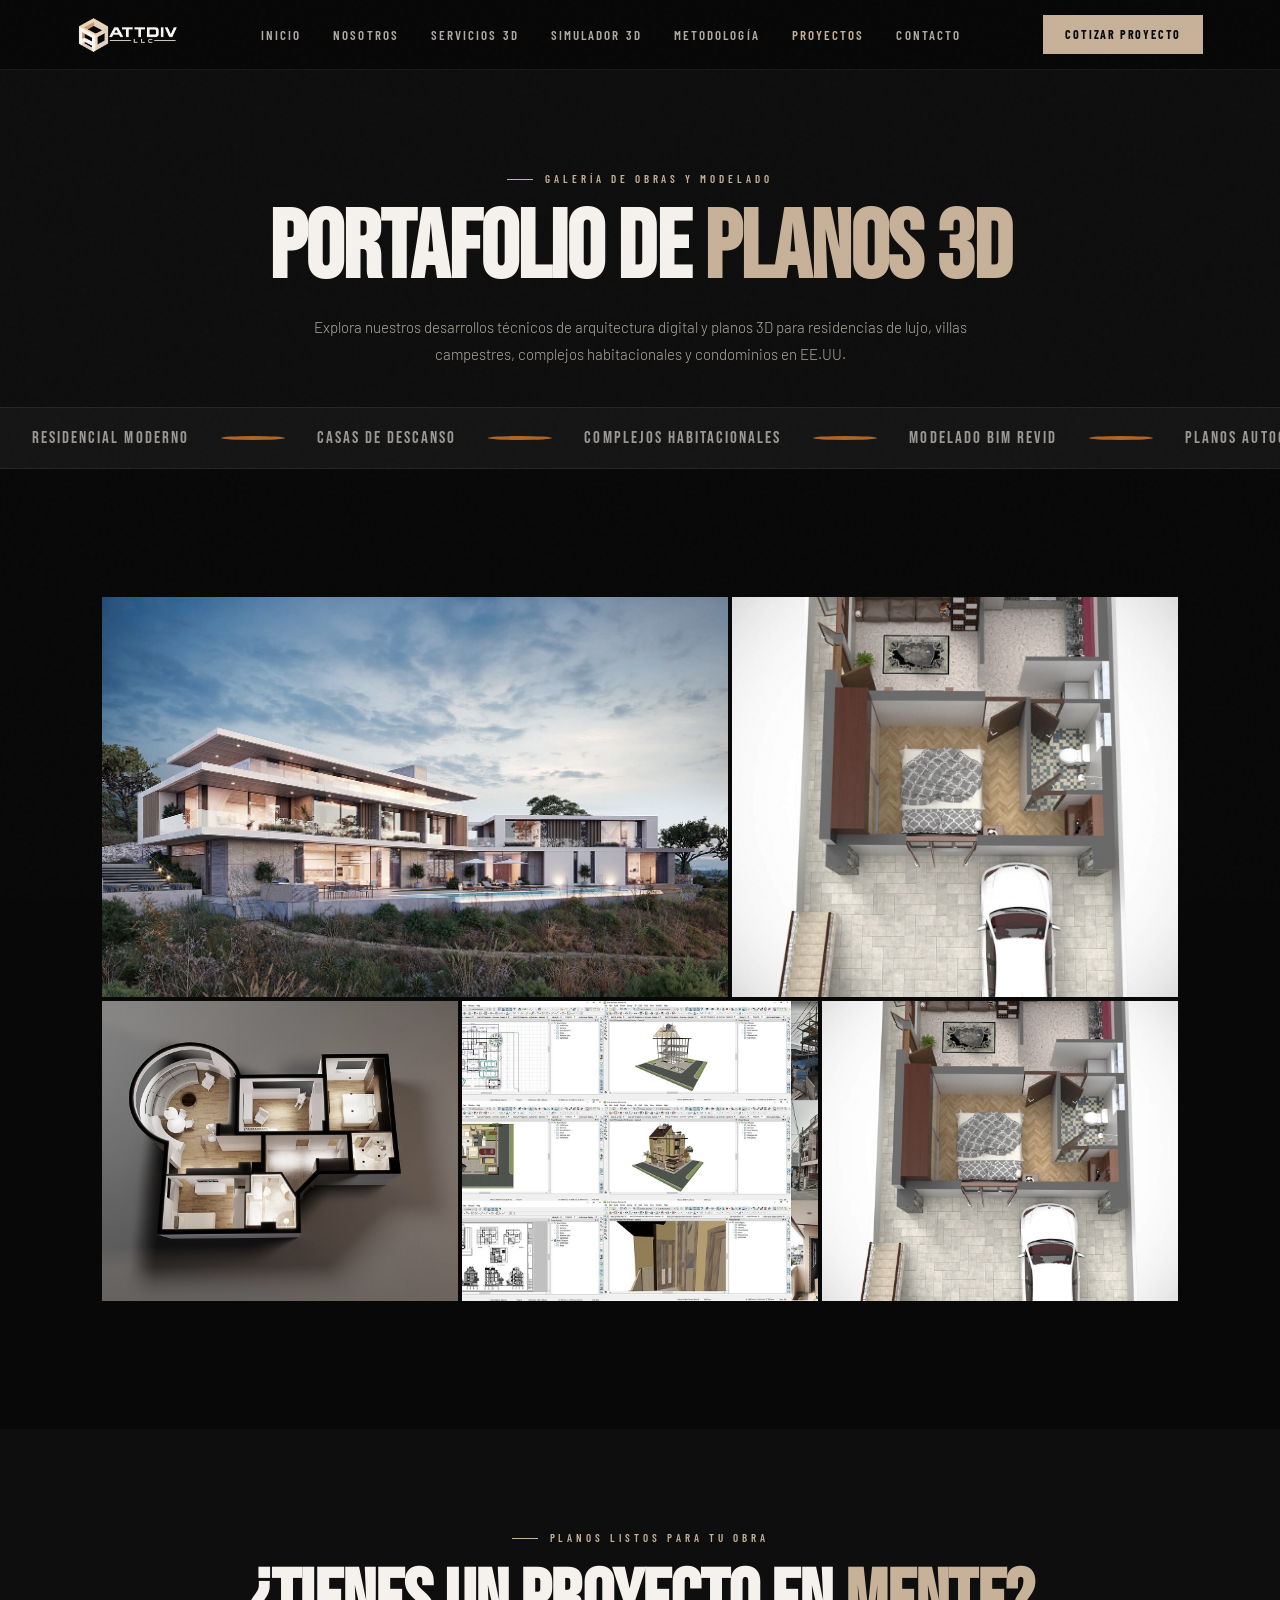
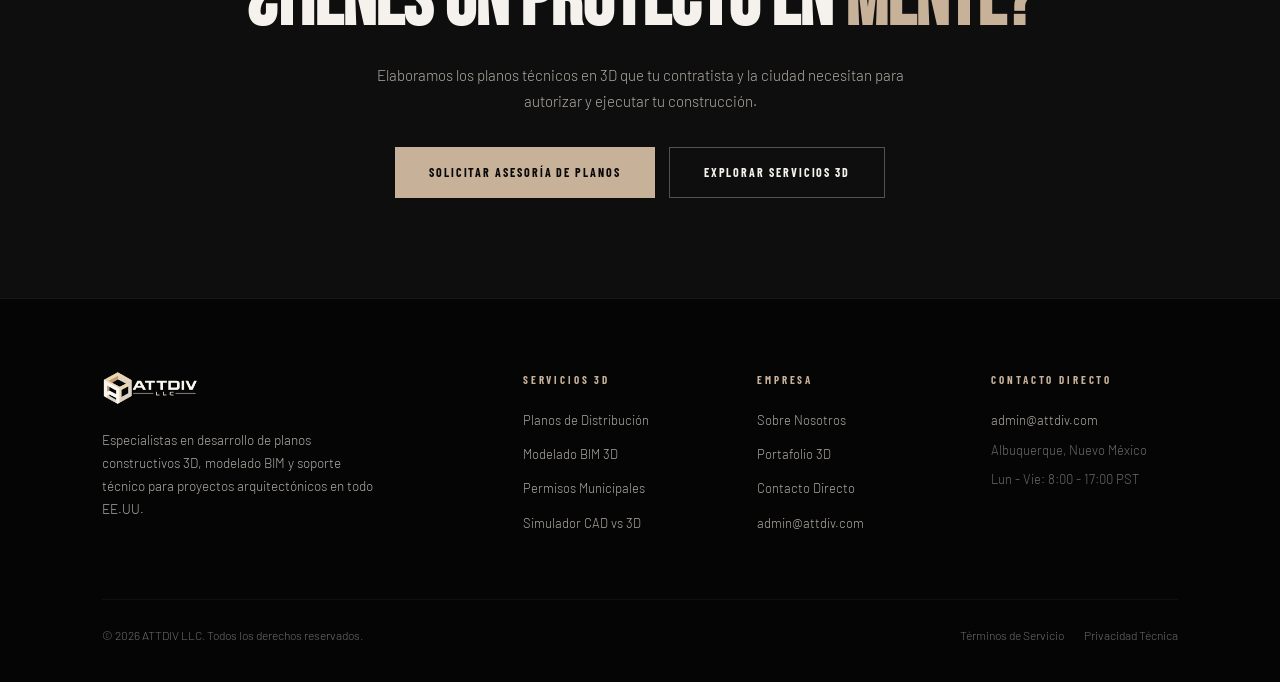
==== commit fd404ef6: "Adopt Constructora Garcia template: Bebas Neue typography, dual-layer custom cursor, authentic 3D bl" ====
--- a/proyectos.html
+++ b/proyectos.html
@@ -3,256 +3,216 @@
 <head>
   <meta charset="UTF-8">
   <meta name="viewport" content="width=device-width, initial-scale=1.0, maximum-scale=5.0">
-  <title>Portafolio de Proyectos 3D | ATTDIV LLC</title>
-  <meta name="description" content="Portafolio de proyectos y planos arquitectónicos 3D desarrollados por ATTDIV LLC en Estados Unidos. Obras residenciales, de descanso, y condominios modernos.">
-  <link rel="icon" type="image/png" href="assets/img/favicon-attdiv.png?v=4">
-  <link rel="shortcut icon" href="favicon.ico?v=4">
-  <link rel="apple-touch-icon" href="assets/img/favicon-attdiv.png?v=4">
+  <title>Portafolio de Planos 3D y Proyectos | ATTDIV LLC</title>
+  <meta name="description" content="Portafolio de planos arquitectónicos 3D, proyectos residenciales y modelado BIM desarrollados por ATTDIV LLC para clientes en todo EE.UU.">
+  <link rel="icon" type="image/png" href="assets/img/favicon-attdiv.png">
+  <link rel="apple-touch-icon" href="assets/img/favicon-attdiv.png">
   <link rel="stylesheet" href="assets/css/styles.css">
 </head>
 <body>
 
-  <!-- Ambient Glow Spotlights -->
-  <div class="ambient-glow-1"></div>
-  <div class="ambient-glow-2"></div>
-
-  <!-- MINIMAL FLOATING HEADER -->
-  <header class="header">
-    <div class="container nav-container">
-      <a href="index.html" class="logo-brand">
-        <img src="assets/img/logo-horizontal-light.png" alt="ATTDIV LLC" class="logo-img">
-      </a>
-      <nav class="nav-menu" id="desktopNav">
-        <a href="index.html#inicio" class="nav-link">Inicio</a>
-        <a href="index.html#estudio" class="nav-link">Quiénes Somos</a>
-        <a href="servicios.html" class="nav-link">Servicios 3D</a>
-        <a href="index.html#simulador" class="nav-link">Simulador 3D</a>
-        <a href="index.html#metodologia" class="nav-link">Metodología</a>
-        <a href="proyectos.html" class="nav-link active">Proyectos</a>
-        <a href="index.html#contacto" class="nav-link">Contacto</a>
-      </nav>
-      <div class="nav-actions">
-        <a href="mailto:admin@attdiv.com?subject=Consulta%20Planos%203D%20ATTDIV%20LLC" class="btn btn-primary desktop-cta">
-          <svg width="16" height="16" viewBox="0 0 24 24" fill="none" stroke="currentColor" stroke-width="2"><path d="M4 4h16c1.1 0 2 .9 2 2v12c0 1.1-.9 2-2 2H4c-1.1 0-2-.9-2-2V6c0-1.1.9-2 2-2z"></path><polyline points="22,6 12,13 2,6"></polyline></svg>
-          <span>Contactar</span>
-        </a>
-        <button class="menu-toggle" id="menuToggle" aria-label="Abrir menú" aria-expanded="false">
-          <svg width="24" height="24" viewBox="0 0 24 24" fill="none" stroke="currentColor" stroke-width="2"><line x1="3" y1="12" x2="21" y2="12"></line><line x1="3" y1="6" x2="21" y2="6"></line><line x1="3" y1="18" x2="21" y2="18"></line></svg>
-        </button>
-      </div>
+  <!-- Constructora García Dual Interactive Mouse Cursor -->
+  <div id="cur"></div>
+  <div id="cring"></div>
+
+  <!-- NAVIGATION BAR -->
+  <header id="nav">
+    <a href="index.html" class="logo" aria-label="ATTDIV LLC Inicio">
+      <img src="assets/img/logo-horizontal-light.png" alt="ATTDIV LLC Logo">
+    </a>
+
+    <ul>
+      <li><a href="index.html#hero">Inicio</a></li>
+      <li><a href="index.html#nosotros">Nosotros</a></li>
+      <li><a href="servicios.html">Servicios 3D</a></li>
+      <li><a href="index.html#simulador">Simulador 3D</a></li>
+      <li><a href="index.html#proceso">Metodología</a></li>
+      <li><a href="proyectos.html" style="color: var(--sand);">Proyectos</a></li>
+      <li><a href="index.html#contacto">Contacto</a></li>
+    </ul>
+
+    <div class="nav-actions">
+      <a href="index.html#contacto" class="cta">Cotizar Proyecto</a>
+      <button id="hbg" aria-label="Abrir menú de navegación">
+        <span></span>
+        <span></span>
+        <span></span>
+      </button>
     </div>
   </header>
 
-  <!-- MOBILE DRAWER -->
-  <aside class="mobile-drawer" id="mobileDrawer" aria-hidden="true">
-    <div class="drawer-links">
-      <a href="index.html#inicio" class="drawer-link"><span>Inicio</span> <span>→</span></a>
-      <a href="index.html#estudio" class="drawer-link"><span>Quiénes Somos</span> <span>→</span></a>
-      <a href="servicios.html" class="drawer-link"><span>Servicios 3D</span> <span>→</span></a>
-      <a href="index.html#simulador" class="drawer-link"><span>Simulador 3D</span> <span>→</span></a>
-      <a href="index.html#metodologia" class="drawer-link"><span>Metodología</span> <span>→</span></a>
-      <a href="proyectos.html" class="drawer-link active"><span>Proyectos</span> <span>→</span></a>
-      <a href="index.html#contacto" class="drawer-link"><span>Contacto Directo</span> <span>→</span></a>
-    </div>
-
-    <div class="drawer-footer">
-      <a href="mailto:admin@attdiv.com?subject=Consulta%20Planos%203D%20ATTDIV%20LLC" class="btn btn-primary btn-block-mobile">
-        <svg width="16" height="16" viewBox="0 0 24 24" fill="none" stroke="currentColor" stroke-width="2"><path d="M4 4h16c1.1 0 2 .9 2 2v12c0 1.1-.9 2-2 2H4c-1.1 0-2-.9-2-2V6c0-1.1.9-2 2-2z"></path><polyline points="22,6 12,13 2,6"></polyline></svg>
-        <span>Escribir al Correo</span>
-      </a>
-      <span class="font-mono text-muted" style="font-size:0.75rem;text-align:center;">
-        admin@attdiv.com • Albuquerque, NM
-      </span>
-    </div>
-  </aside>
-
-  <main>
+  <!-- Mobile Overlay Menu -->
+  <div id="mob" aria-hidden="true">
+    <button class="mx" id="mobX" aria-label="Cerrar menú">&times;</button>
+    <a href="index.html#hero" onclick="closeMob()">Inicio</a>
+    <a href="index.html#nosotros" onclick="closeMob()">Nosotros</a>
+    <a href="servicios.html" onclick="closeMob()">Servicios 3D</a>
+    <a href="index.html#simulador" onclick="closeMob()">Simulador 3D</a>
+    <a href="index.html#proceso" onclick="closeMob()">Metodología</a>
+    <a href="proyectos.html" onclick="closeMob()" style="color: var(--sand);">Proyectos</a>
+    <a href="index.html#contacto" onclick="closeMob()">Contacto</a>
+    <div class="mob-meta">
+      <p>ATTDIV LLC • Planos 3D de Construcción</p>
+      <p style="color: var(--sand); margin-top: 4px;">admin@attdiv.com</p>
+    </div>
+  </div>
+
+  <main style="padding-top: var(--nav-h);">
     <!-- PAGE HERO -->
-    <section style="padding:3.5rem 0 2.5rem;text-align:center;">
-      <div class="container" style="max-width:850px;">
-        <span class="section-pill"><span class="pulse-dot"></span> PROYECTOS TÉCNICOS DESTACADOS</span>
-        <h1 class="section-title">Portafolio de Planos 3D</h1>
-        <p class="section-subtitle">
-          Explora algunos de nuestros desarrollos de arquitectura digital y planos 3D 100% online para residencias modernas de lujo, viviendas campestres, condominios y proyectos comerciales en EE.UU.
-        </p>
-      </div>
+    <section style="background: var(--dark); padding: clamp(60px, 8vw, 100px) 8vw 40px; text-align: center;">
+      <div class="stag" style="justify-content: center;">
+        <span>Galería de Obras y Modelado</span>
+      </div>
+      <h1 class="stitle" style="font-size: clamp(44px, 7.5vw, 96px); margin-bottom: 20px;">
+        PORTAFOLIO DE <span class="accent">PLANOS 3D</span>
+      </h1>
+      <p class="hsub" style="max-width: 680px; margin: 0 auto; text-align: center;">
+        Explora nuestros desarrollos técnicos de arquitectura digital y planos 3D para residencias de lujo, villas campestres, complejos habitacionales y condominios en EE.UU.
+      </p>
     </section>
 
-    <!-- PORTFOLIO SECTION -->
-    <section class="portfolio-section" style="padding-top:1rem;">
-      <div class="container">
-        <div class="portfolio-grid">
-          
-          <!-- PROJECT 1 -->
-          <div class="project-card" data-title="Residencia Moderna: La Cañada" data-desc="Planos 3D arquitectónicos y despieces técnicos de tablayeso para residencia de lujo contemporánea con piscina y terrazas." data-specs="Área: 3,800 sq ft • Revit BIM + DWG • 100% Online">
-            <div class="project-media-box">
-              <img src="assets/img/port-canada.jpg" alt="Planos 3D Residencia Moderna La Cañada">
-              <span class="project-tag">Residencial 3D</span>
-            </div>
-            <div class="project-body">
-              <div>
-                <h3 class="project-title">Residencia Moderna: La Cañada</h3>
-                <p class="project-desc">Planos 3D de arquitectura residencial, divisiones de tablayeso y acabados interiores de primera categoría.</p>
-              </div>
-              <div class="project-specs-line">
-                <span>3,800 sq ft</span>
-                <span class="text-gold">Ver Detalles →</span>
-              </div>
-            </div>
-          </div>
-
-          <!-- PROJECT 2 -->
-          <div class="project-card" data-title="Estructura Metálica: Residencias de Descanso" data-desc="Planos 3D estructurales metálicos y diseño arquitectónico 3D para residencia de descanso contemporánea." data-specs="Área: 2,900 sq ft • AutoCAD 3D + Tekla • 100% Online">
-            <div class="project-media-box">
-              <img src="assets/img/port-descanso.jpg" alt="Planos 3D Estructura Metálica Residencias de Descanso">
-              <span class="project-tag">Estructura & Acero</span>
-            </div>
-            <div class="project-body">
-              <div>
-                <h3 class="project-title">Residencias de Descanso</h3>
-                <p class="project-desc">Planos 3D estructurales en acero, modulación técnica y envolventes térmicas para descanso.</p>
-              </div>
-              <div class="project-specs-line">
-                <span>2,900 sq ft</span>
-                <span class="text-gold">Ver Detalles →</span>
-              </div>
-            </div>
-          </div>
-
-          <!-- PROJECT 3 -->
-          <div class="project-card" data-title="Residencia Contemporánea: Sacramento, CA" data-desc="Planos 3D integrales para residencia unifamiliar moderna de dos niveles en Sacramento, CA." data-specs="Área: 4,200 sq ft • Revit BIM + DWG • 100% Online">
-            <div class="project-media-box">
-              <img src="assets/img/port-sacramento.jpg" alt="Planos 3D Residencia Contemporánea Sacramento">
-              <span class="project-tag">BIM Integral</span>
-            </div>
-            <div class="project-body">
-              <div>
-                <h3 class="project-title">Residencia Sacramento, CA</h3>
-                <p class="project-desc">Planimetría 3D integral, diseño de volumetría moderna, terrazas y acabados exteriores.</p>
-              </div>
-              <div class="project-specs-line">
-                <span>4,200 sq ft</span>
-                <span class="text-gold">Ver Detalles →</span>
-              </div>
-            </div>
-          </div>
-
-          <!-- PROJECT 4 -->
-          <div class="project-card" data-title="Loft Urbano y Espacios Abiertos" data-desc="Planos 3D de distribución interior, modulación de tablayeso para loft y cocina abierta, iluminación técnica." data-specs="Área: 2,400 sq ft • AutoCAD 3D + SketchUp • 100% Online">
-            <div class="project-media-box">
-              <img src="assets/img/port-loft.jpg" alt="Planos 3D Loft Urbano y Espacios Abiertos">
-              <span class="project-tag">Interiorismo 3D</span>
-            </div>
-            <div class="project-body">
-              <div>
-                <h3 class="project-title">Loft Urbano & Espacios Abiertos</h3>
-                <p class="project-desc">Planos de modulación de cielo falso, iluminación técnica, tabiquería y carpintería fina.</p>
-              </div>
-              <div class="project-specs-line">
-                <span>2,400 sq ft</span>
-                <span class="text-gold">Ver Detalles →</span>
-              </div>
-            </div>
-          </div>
-
-          <!-- PROJECT 5 -->
-          <div class="project-card" data-title="Villa de Campo y Terrazas" data-desc="Planos 3D de volumetría moderna y fachadas con pérgolas metálicas, recubrimientos en piedra y grandes ventanales." data-specs="Área: 3,100 sq ft • Revit BIM + Lumion • 100% Online">
-            <div class="project-media-box">
-              <img src="assets/img/port-campo.jpg" alt="Planos 3D Villa de Campo y Terrazas">
-              <span class="project-tag">Campestre & Terrazas</span>
-            </div>
-            <div class="project-body">
-              <div>
-                <h3 class="project-title">Villa de Campo y Terrazas</h3>
-                <p class="project-desc">Planos 3D arquitectónicos para vivienda campestre, volumetría, pérgolas y decks.</p>
-              </div>
-              <div class="project-specs-line">
-                <span>3,100 sq ft</span>
-                <span class="text-gold">Ver Detalles →</span>
-              </div>
-            </div>
-          </div>
-
-          <!-- PROJECT 6 -->
-          <div class="project-card" data-title="Penthouse y Condominios Residenciales" data-desc="Planos 3D de distribución habitacional y tablayeso para penthouse de lujo con aislamiento acústico." data-specs="Área: 3,500 sq ft • Revit BIM • 100% Online">
-            <div class="project-media-box">
-              <img src="assets/img/port-penthouse.jpg" alt="Planos 3D Penthouse y Condominio Residencial">
-              <span class="project-tag">Condominio & Penthouse</span>
-            </div>
-            <div class="project-body">
-              <div>
-                <h3 class="project-title">Penthouse & Condominios</h3>
-                <p class="project-desc">Planos 3D de tabiquería liviana, insonorización acústica y acabados de lujo para apartamentos.</p>
-              </div>
-              <div class="project-specs-line">
-                <span>3,500 sq ft</span>
-                <span class="text-gold">Ver Detalles →</span>
-              </div>
-            </div>
-          </div>
-        </div>
-
-        <div style="text-align:center;margin-top:3.5rem;">
-          <a href="mailto:admin@attdiv.com?subject=Consulta%20Proyecto%20Planos%203D%20-%20ATTDIV%20LLC" class="btn btn-primary" style="padding:1rem 2.2rem;">
-            <span>Solicitar Cotización de Proyecto por Correo</span>
-            <svg width="18" height="18" viewBox="0 0 24 24" fill="none" stroke="currentColor" stroke-width="2"><line x1="5" y1="12" x2="19" y2="12"></line><polyline points="12 5 19 12 12 19"></polyline></svg>
-          </a>
-        </div>
+    <!-- MARQUEE -->
+    <div class="marquee" aria-hidden="true">
+      <div class="marquee-inner">
+        <span>RESIDENCIAL MODERNO <span class="mdot"></span> CASAS DE DESCANSO <span class="mdot"></span> COMPLEJOS HABITACIONALES <span class="mdot"></span> MODELADO BIM REVID <span class="mdot"></span> PLANOS AUTOCAD DWG</span>
+        <span>RESIDENCIAL MODERNO <span class="mdot"></span> CASAS DE DESCANSO <span class="mdot"></span> COMPLEJOS HABITACIONALES <span class="mdot"></span> MODELADO BIM REVID <span class="mdot"></span> PLANOS AUTOCAD DWG</span>
+      </div>
+    </div>
+
+    <!-- PROJECTS GALLERY (Constructora García 12-Column Grid) -->
+    <section style="background: var(--black);">
+      <div class="pj-grid">
+        <!-- Proyecto 1: Big Feature -->
+        <div class="pj">
+          <img src="assets/img/port-canada.jpg" alt="Residencia La Cañada - Planos 3D y Distribución">
+          <div class="pj-ov">
+            <div>
+              <span class="pj-cat">Residencial Contemporáneo • 3,800 sq ft</span>
+              <div class="pj-nm">Residencia La Cañada • Planos 3D</div>
+            </div>
+          </div>
+        </div>
+
+        <!-- Proyecto 2: Portrait -->
+        <div class="pj">
+          <img src="assets/img/port-sacramento.jpg" alt="Complejo Residencial Sacramento - Modelado BIM">
+          <div class="pj-ov">
+            <div>
+              <span class="pj-cat">Modelado BIM & MEP • 12 Unidades</span>
+              <div class="pj-nm">Complejo Sacramento</div>
+            </div>
+          </div>
+        </div>
+
+        <!-- Proyecto 3: Grid bottom 1 -->
+        <div class="pj">
+          <img src="assets/img/port-loft.jpg" alt="Loft Industrial Urbano - Planos de Acabados">
+          <div class="pj-ov">
+            <div>
+              <span class="pj-cat">Diseño de Espacios • 1,950 sq ft</span>
+              <div class="pj-nm">Loft Industrial Urbano</div>
+            </div>
+          </div>
+        </div>
+
+        <!-- Proyecto 4: Grid bottom 2 -->
+        <div class="pj">
+          <img src="assets/img/port-campo.jpg" alt="Villa Campestre - Planimetría Integral">
+          <div class="pj-ov">
+            <div>
+              <span class="pj-cat">Arquitectura Campestre • 4,200 sq ft</span>
+              <div class="pj-nm">Villa Campestre 3D</div>
+            </div>
+          </div>
+        </div>
+
+        <!-- Proyecto 5: Grid bottom 3 -->
+        <div class="pj">
+          <img src="assets/img/port-penthouse.jpg" alt="Penthouse Panorámico - Renders y Licencias">
+          <div class="pj-ov">
+            <div>
+              <span class="pj-cat">Renders & Permisos • 2,800 sq ft</span>
+              <div class="pj-nm">Penthouse Panorámico</div>
+            </div>
+          </div>
+        </div>
+      </div>
+    </section>
+
+    <!-- CALL TO ACTION -->
+    <section style="background: var(--dark); text-align: center; padding: clamp(60px, 8vw, 100px) 8vw;">
+      <div class="stag" style="justify-content: center;">
+        <span>Planos Listos para Tu Obra</span>
+      </div>
+      <h2 class="stitle" style="margin-bottom: 24px;">¿TIENES UN PROYECTO EN <span class="accent">MENTE?</span></h2>
+      <p class="hsub" style="max-width: 580px; margin: 0 auto 32px; text-align: center;">
+        Elaboramos los planos técnicos en 3D que tu contratista y la ciudad necesitan para autorizar y ejecutar tu construcción.
+      </p>
+      <div style="display: flex; gap: 14px; justify-content: center; flex-wrap: wrap;">
+        <a href="index.html#contacto" class="btn-w">Solicitar Asesoría de Planos</a>
+        <a href="servicios.html" class="btn-g">Explorar Servicios 3D</a>
       </div>
     </section>
   </main>
 
   <!-- FOOTER -->
-  <footer class="footer">
-    <div class="container footer-grid">
-      <div class="footer-brand">
-        <a href="index.html" class="logo-brand">
-          <img src="assets/img/logo-horizontal-light.png" alt="ATTDIV LLC" class="logo-img" style="height:44px;">
+  <footer>
+    <div class="ft-grid">
+      <div>
+        <a href="index.html#hero" class="ft-logo">
+          <img src="assets/img/logo-horizontal-light.png" alt="ATTDIV LLC">
         </a>
-        <p>Estudio especializado en el diseño y elaboración de planos 3D de construcción 100% ONLINE en Estados Unidos.</p>
-        <span class="font-mono text-muted" style="font-size:0.75rem;">ATTDIV LLC • Albuquerque, NM</span>
-      </div>
-      <div class="footer-col">
+        <p class="ft-tg">
+          Especialistas en desarrollo de planos constructivos 3D, modelado BIM y soporte técnico para proyectos arquitectónicos en todo EE.UU.
+        </p>
+      </div>
+      <div class="ft-col">
         <h4>Servicios 3D</h4>
-        <div class="footer-links-list">
-          <a href="servicios.html">Planos 3D Llave en Mano</a>
-          <a href="servicios.html">Diseño y Conceptualización</a>
-          <a href="servicios.html">Distribución y Tablayeso</a>
-        </div>
-      </div>
-      <div class="footer-col">
-        <h4>Navegación</h4>
-        <div class="footer-links-list">
-          <a href="index.html">Inicio</a>
-          <a href="servicios.html">Servicios 3D</a>
-          <a href="index.html#contacto">Contacto</a>
-        </div>
-      </div>
-      <div class="footer-col">
-        <h4>Contacto Oficial</h4>
-        <div class="footer-links-list">
-          <span style="color:#fff;font-weight:700;">ATTDIV LLC</span>
-          <span style="font-size:0.85rem;color:#8e7d6e;">8206 Louisiana Blvd NE, Ste A #11163, Albuquerque, NM 87113</span>
-          <a href="mailto:admin@attdiv.com" class="text-gold">admin@attdiv.com</a>
-        </div>
-      </div>
-    </div>
-    <div class="container footer-bottom">
-      <span>© 2026 ATTDIV LLC. Todos los derechos reservados.</span>
-      <a href="index.html" class="text-gold" style="font-size:0.82rem;">Volver al Inicio ↑</a>
+        <ul>
+          <li><a href="servicios.html">Planos de Distribución</a></li>
+          <li><a href="servicios.html">Modelado BIM 3D</a></li>
+          <li><a href="servicios.html">Permisos Municipales</a></li>
+          <li><a href="index.html#simulador">Simulador CAD vs 3D</a></li>
+        </ul>
+      </div>
+      <div class="ft-col">
+        <h4>Empresa</h4>
+        <ul>
+          <li><a href="index.html#nosotros">Sobre Nosotros</a></li>
+          <li><a href="proyectos.html">Portafolio 3D</a></li>
+          <li><a href="index.html#contacto">Contacto Directo</a></li>
+          <li><a href="mailto:admin@attdiv.com">admin@attdiv.com</a></li>
+        </ul>
+      </div>
+      <div class="ft-col">
+        <h4>Contacto Directo</h4>
+        <ul>
+          <li><a href="mailto:admin@attdiv.com">admin@attdiv.com</a></li>
+          <li style="font-size: 13px; color: var(--gray);">Albuquerque, Nuevo México</li>
+          <li style="font-size: 13px; color: var(--gray);">Lun - Vie: 8:00 - 17:00 PST</li>
+        </ul>
+      </div>
+    </div>
+    <div class="ft-bot">
+      <div class="ft-cp">&copy; 2026 ATTDIV LLC. Todos los derechos reservados.</div>
+      <div class="ft-leg">
+        <a href="#">Términos de Servicio</a>
+        <a href="#">Privacidad Técnica</a>
+      </div>
     </div>
   </footer>
 
-  <!-- MODAL LIGHTBOX FOR PROJECT ZOOM -->
-  <div class="modal-overlay" id="projectModal" aria-hidden="true" role="dialog">
-    <div class="modal-content">
-      <button type="button" class="modal-close-btn" aria-label="Cerrar modal">&times;</button>
-      <img src="" alt="" id="modalImg" style="width:100%;height:auto;border-radius:6px;margin-bottom:1.2rem;display:none;">
-      <h3 id="modalTitle" style="font-size:1.4rem;margin-bottom:0.4rem;color:#fff;"></h3>
-      <p id="modalDesc" style="color:#bfaea0;font-size:0.92rem;line-height:1.6;margin-bottom:1rem;"></p>
-      <div id="modalSpecs" class="font-mono text-gold" style="font-size:0.82rem;padding-top:0.8rem;border-top:1px solid var(--border-subtle);"></div>
-    </div>
-  </div>
+  <!-- MOBILE FLOATING ACTION BAR -->
+  <aside class="mob-bar" aria-label="Acciones rápidas móviles">
+    <a href="mailto:admin@attdiv.com" class="mob-bar-btn mob-bar-mail">
+      <svg width="15" height="15" viewBox="0 0 24 24" fill="none" stroke="currentColor" stroke-width="2"><path d="M4 4h16c1.1 0 2 .9 2 2v12c0 1.1-.9 2-2 2H4c-1.1 0-2-.9-2-2V6c0-1.1.9-2 2-2z"/><polyline points="22,6 12,13 2,6"/></svg>
+      <span>admin@attdiv.com</span>
+    </a>
+    <a href="index.html#contacto" class="mob-bar-btn mob-bar-cta">
+      <span>Cotizar Planos</span>
+      <svg width="14" height="14" viewBox="0 0 24 24" fill="none" stroke="currentColor" stroke-width="2.2"><path d="M5 12h14M12 5l7 7-7 7"/></svg>
+    </a>
+  </aside>
 
   <script src="assets/js/main.js"></script>
 </body>
--- a/assets/css/styles.css
+++ b/assets/css/styles.css
@@ -1,1614 +1,1810 @@
 /* ==========================================================================
-   ATTDIV LLC - BESPOKE ARCHITECTURAL STUDIO & 3D BLUEPRINTS ONLINE
-   Mobile-First Luxury Architectural Design System
-   Brand Palette:
-     - Café / Walnut Bronze:   #603814 / #8a4f1d / #af6525
-     - Travertine Sand / Beige: #c7b199 / #ded2c3 / #f5ece3
-     - Earth Mineral Taupe:    #736356 / #918072
-     - Blueprint White:        #ffffff
-     - Deep Obsidian Charcoal: #090604 / #110b07 / #18100b / #221710
+   ATTDIV LLC - ARCHITECTURAL LUXURY DESIGN SYSTEM
+   Template: Inspired by Constructora García (Ultra-Modern, Dark Luxury, Precision)
+   Brand Palette: Walnut Bronze, Travertine Beige, Stone Taupe, Deep Obsidian
+   Typography: Bebas Neue, Barlow Condensed, Barlow, JetBrains Mono
+   Zero-Shift Mobile Architecture
    ========================================================================== */
 
-@import url('https://fonts.googleapis.com/css2?family=JetBrains+Mono:wght@400;500;600;700&family=Plus+Jakarta+Sans:wght@300;400;500;600;700;800&family=Syne:wght@600;700;800&display=swap');
-
+/* --------------------------------------------------------------------------
+   1. GOOGLE FONTS IMPORT
+   -------------------------------------------------------------------------- */
+@import url('https://fonts.googleapis.com/css2?family=Barlow+Condensed:ital,wght@0,300;0,400;0,500;0,600;0,700;1,400&family=Barlow:ital,wght@0,300;0,400;0,500;0,600;1,300&family=Bebas+Neue&family=JetBrains+Mono:wght@400;500;600&display=swap');
+
+/* --------------------------------------------------------------------------
+   2. CSS TOKENS & ATTDIV COLOR PALETTE
+   -------------------------------------------------------------------------- */
 :root {
-  /* ATTDIV Brand Colors */
-  --c-cafe: #8a4f1d;
-  --c-cafe-dark: #603814;
-  --c-cafe-light: #af6525;
-  --c-cafe-glow: #d47e33;
-
-  --c-beige: #c7b199;
-  --c-beige-light: #dfd2c2;
-  --c-beige-soft: #f4eee7;
-  --c-beige-muted: #8e7d6e;
-
-  --c-tierra: #736356;
-  --c-tierra-light: #948274;
-
-  --c-gold: #d49a55;
-  --c-gold-light: #e8b67b;
-
-  --c-white: #ffffff;
-  --c-offwhite: #f5f6f8;
-
-  /* Dark Luxury Canvas */
-  --bg-deep: #090604;
-  --bg-surface: #110b07;
-  --bg-card: #18100b;
-  --bg-card-hover: #221710;
-  --bg-card-elevated: #2c1e15;
-  --bg-glass: rgba(24, 16, 11, 0.88);
-
-  /* Borders & Dividers */
-  --border-subtle: rgba(199, 177, 153, 0.12);
-  --border-medium: rgba(199, 177, 153, 0.22);
-  --border-accent: rgba(175, 101, 37, 0.45);
-  --border-gold: rgba(212, 154, 85, 0.4);
-
-  /* Typography */
-  --font-display: 'Syne', sans-serif;
-  --font-body: 'Plus Jakarta Sans', system-ui, -apple-system, sans-serif;
-  --font-mono: 'JetBrains Mono', monospace;
-
-  /* Shadows & Glows */
-  --glow-warm: 0 0 25px rgba(175, 101, 37, 0.35);
-  --glow-gold: 0 0 20px rgba(212, 154, 85, 0.35);
-  --shadow-card: 0 12px 32px -6px rgba(0, 0, 0, 0.7);
-  --shadow-elevated: 0 20px 48px -10px rgba(0, 0, 0, 0.85);
-
-  /* Radii */
-  --radius-xs: 4px;
-  --radius-sm: 8px;
-  --radius-md: 14px;
-  --radius-lg: 20px;
-  --radius-pill: 9999px;
-
-  /* Transitions */
-  --ease: cubic-bezier(0.16, 1, 0.3, 1);
-  --transition-fast: 0.2s var(--ease);
-  --transition-normal: 0.35s var(--ease);
-}
-
-/* ==========================================================================
-   RESET & MOBILE-FIRST BASE (Strict Zero Horizontal Overflow)
-   ========================================================================== */
+  /* Constructora Luxury Obsidian Canvas */
+  --black:     #080808;
+  --dark:      #0e0e0e;
+  --dark2:     #151515;
+  --dark3:     #1e1e1e;
+  --dark-card: #121212;
+
+  /* Typography / Light Tokens */
+  --white:     #f5f2ed;
+  --white-pure:#ffffff;
+  --sand-lt:   #e8ded2;
+  --sand:      #c7b199;
+  --sand-dark: #a8947d;
+  --taupe:     #736356;
+  --gray-lt:   #b0aba4;
+  --gray:      #6e6b67;
+  --gray-dk:   #2a2826;
+
+  /* Brand Walnut & Bronze Accents */
+  --bronze:    #af6525;
+  --bronze-dk: #8a4f1d;
+  --walnut:    #603814;
+  --bronze-glow: rgba(175, 101, 37, 0.28);
+
+  /* Lines & Borders */
+  --border-subtle: rgba(255, 255, 255, 0.07);
+  --border-medium: rgba(255, 255, 255, 0.14);
+  --border-bright: rgba(255, 255, 255, 0.28);
+  --border-bronze: rgba(175, 101, 37, 0.35);
+
+  /* Structure & Motion */
+  --ease: cubic-bezier(.16, 1, .3, 1);
+  --nav-h: 70px;
+}
+
+/* --------------------------------------------------------------------------
+   3. STRICT RESET & ZERO HORIZONTAL OVERFLOW
+   -------------------------------------------------------------------------- */
 *, *::before, *::after {
   box-sizing: border-box;
   margin: 0;
   padding: 0;
-  -webkit-tap-highlight-color: transparent;
 }
 
 html {
   scroll-behavior: smooth;
   font-size: 16px;
-  -webkit-text-size-adjust: 100%;
   overflow-x: hidden !important;
   width: 100%;
-  max-width: 100%;
+  max-width: 100vw;
 }
 
 body {
-  background-color: var(--bg-deep);
-  color: #dfd2c2;
-  font-family: var(--font-body);
-  line-height: 1.6;
+  background-color: var(--black);
+  color: var(--white);
+  font-family: 'Barlow', -apple-system, BlinkMacSystemFont, 'Segoe UI', Roboto, sans-serif;
+  font-weight: 300;
+  line-height: 1.65;
   overflow-x: hidden !important;
   width: 100%;
-  max-width: 100%;
+  max-width: 100vw;
   position: relative;
-  touch-action: pan-y;
+  cursor: none; /* Replaced by dual custom cursor on pointer devices */
   -webkit-font-smoothing: antialiased;
-}
-
-/* Subtle Architectural Grid Canvas */
+  -moz-osx-font-smoothing: grayscale;
+}
+
+/* Subtle architectural noise texture */
 body::before {
   content: '';
   position: fixed;
   inset: 0;
-  background-image: 
-    linear-gradient(to right, rgba(199, 177, 153, 0.025) 1px, transparent 1px),
-    linear-gradient(to bottom, rgba(199, 177, 153, 0.025) 1px, transparent 1px);
-  background-size: 40px 40px;
+  background-image: url("data:image/svg+xml,%3Csvg viewBox='0 0 256 256' xmlns='http://www.w3.org/2000/svg'%3E%3Cfilter id='n'%3E%3CfeTurbulence type='fractalNoise' baseFrequency='.85' numOctaves='4' stitchTiles='stitch'/%3E%3C/filter%3E%3Crect width='100%25' height='100%25' filter='url(%23n)'/%3E%3C/svg%3E");
+  opacity: .018;
   pointer-events: none;
-  z-index: 0;
-}
-
-/* Ambient Spotlights */
-.ambient-glow-1 {
-  position: fixed;
-  top: -100px;
-  left: 5%;
-  width: 450px;
-  height: 450px;
-  border-radius: 50%;
-  background: radial-gradient(circle, rgba(175, 101, 37, 0.16), transparent 70%);
-  filter: blur(100px);
-  pointer-events: none;
-  z-index: 0;
-}
-
-.ambient-glow-2 {
-  position: fixed;
-  top: 50%;
-  right: -80px;
-  width: 450px;
-  height: 450px;
-  border-radius: 50%;
-  background: radial-gradient(circle, rgba(212, 154, 85, 0.1), transparent 70%);
-  filter: blur(120px);
-  pointer-events: none;
-  z-index: 0;
-}
-
-img, svg {
+  z-index: 9998;
+}
+
+::selection {
+  background: var(--bronze);
+  color: var(--white-pure);
+}
+
+img, picture, video, canvas, svg {
   display: block;
   max-width: 100%;
-  height: auto;
 }
 
 a {
   color: inherit;
   text-decoration: none;
-  transition: var(--transition-fast);
-}
-
-ul, ol {
+}
+
+button, input, select, textarea {
+  font: inherit;
+}
+
+/* --------------------------------------------------------------------------
+   4. CONSTRUCTORA GARCÍA DUAL MOUSE CURSOR
+   -------------------------------------------------------------------------- */
+#cur {
+  width: 8px;
+  height: 8px;
+  background: var(--sand);
+  border-radius: 50%;
+  position: fixed;
+  top: 0;
+  left: 0;
+  pointer-events: none;
+  z-index: 9999;
+  transform: translate(-100px, -100px);
+}
+
+#cring {
+  width: 34px;
+  height: 34px;
+  border: 1px solid rgba(199, 177, 153, 0.6);
+  border-radius: 50%;
+  position: fixed;
+  top: 0;
+  left: 0;
+  pointer-events: none;
+  z-index: 9997;
+  opacity: .6;
+  transition: opacity .25s ease, transform .08s linear, border-color .25s ease;
+  transform: translate(-100px, -100px);
+}
+
+#cring.hov {
+  opacity: .2;
+  transform: scale(1.6);
+  border-color: var(--sand-lt);
+}
+
+@media (hover: none) or (pointer: coarse) {
+  #cur, #cring { display: none !important; }
+  body { cursor: auto !important; }
+}
+
+/* --------------------------------------------------------------------------
+   5. NAVIGATION (Fixed Dark Glass Header)
+   -------------------------------------------------------------------------- */
+#nav {
+  position: fixed;
+  top: 0;
+  left: 0;
+  right: 0;
+  height: var(--nav-h);
+  display: flex;
+  align-items: center;
+  justify-content: space-between;
+  padding: 0 6vw;
+  background: rgba(8, 8, 8, 0.92);
+  backdrop-filter: blur(14px);
+  -webkit-backdrop-filter: blur(14px);
+  border-bottom: 1px solid var(--border-subtle);
+  z-index: 1000;
+  transition: background .3s ease, box-shadow .3s ease, border-color .3s ease;
+}
+
+#nav.sc {
+  background: rgba(8, 8, 8, 0.98);
+  box-shadow: 0 4px 28px rgba(0, 0, 0, 0.5);
+  border-bottom-color: var(--border-medium);
+}
+
+#nav .logo {
+  display: flex;
+  align-items: center;
+  text-decoration: none;
+  flex-shrink: 0;
+}
+
+#nav .logo img {
+  height: 36px;
+  width: auto;
+  display: block;
+  transition: opacity .3s ease;
+}
+
+#nav .logo:hover img {
+  opacity: .75;
+}
+
+#nav ul {
+  display: flex;
+  gap: 32px;
   list-style: none;
 }
 
-button, input, select, textarea {
-  font-family: inherit;
-  font-size: 1rem;
-}
-
-/* Mobile-First Container */
-.container {
+#nav ul a {
+  font-family: 'Barlow Condensed', sans-serif;
+  font-size: 13px;
+  font-weight: 600;
+  letter-spacing: .16em;
+  text-transform: uppercase;
+  color: var(--gray-lt);
+  text-decoration: none;
+  position: relative;
+  transition: color .3s ease;
+}
+
+#nav ul a::after {
+  content: '';
+  position: absolute;
+  bottom: -4px;
+  left: 0;
+  width: 0;
+  height: 1px;
+  background: var(--sand);
+  transition: width .3s ease;
+}
+
+#nav ul a:hover {
+  color: var(--white);
+}
+
+#nav ul a:hover::after {
   width: 100%;
-  max-width: 1240px;
-  margin-inline: auto;
-  padding-inline: 1.25rem;
+}
+
+#nav .nav-actions {
+  display: flex;
+  align-items: center;
+  gap: 16px;
+}
+
+#nav .cta {
+  font-family: 'Barlow Condensed', sans-serif;
+  font-size: 12px;
+  font-weight: 700;
+  letter-spacing: .15em;
+  text-transform: uppercase;
+  color: var(--black);
+  background: var(--sand);
+  padding: 10px 22px;
+  text-decoration: none;
+  white-space: nowrap;
+  transition: background .3s ease, transform .3s ease;
+}
+
+#nav .cta:hover {
+  background: var(--white);
+  transform: translateY(-1px);
+}
+
+/* Hamburger button */
+#hbg {
+  display: none;
+  flex-direction: column;
+  gap: 5px;
+  background: none;
+  border: none;
+  cursor: pointer;
+  padding: 6px;
+}
+
+#hbg span {
+  display: block;
+  width: 26px;
+  height: 2px;
+  background: var(--white);
+  transition: all .3s ease;
+}
+
+@media (max-width: 960px) {
+  #nav ul, #nav .cta { display: none; }
+  #hbg { display: flex; }
+}
+
+/* Fullscreen Mobile Overlay Menu */
+#mob {
+  display: none;
+  position: fixed;
+  inset: 0;
+  background: rgba(8, 8, 8, 0.98);
+  backdrop-filter: blur(20px);
+  z-index: 1100;
+  flex-direction: column;
+  align-items: center;
+  justify-content: center;
+  gap: 28px;
+  padding: 40px 20px;
+}
+
+#mob.open {
+  display: flex;
+}
+
+#mob a {
+  font-family: 'Bebas Neue', sans-serif;
+  font-size: clamp(34px, 8vw, 54px);
+  color: var(--white);
+  text-decoration: none;
+  letter-spacing: .04em;
+  transition: color .3s ease, opacity .3s ease;
+}
+
+#mob a:hover {
+  color: var(--sand);
+}
+
+#mob .mx {
+  position: absolute;
+  top: 24px;
+  right: 6vw;
+  font-size: 36px;
+  color: var(--gray-lt);
+  background: none;
+  border: none;
+  cursor: pointer;
+  line-height: 1;
+}
+
+#mob .mob-meta {
+  margin-top: 24px;
+  text-align: center;
+  font-size: 13px;
+  color: var(--gray);
+  font-family: 'Barlow Condensed', sans-serif;
+  letter-spacing: .12em;
+  text-transform: uppercase;
+}
+
+/* --------------------------------------------------------------------------
+   6. HERO SECTION (High-Impact Minimalist Luxury - NO Cintillo)
+   -------------------------------------------------------------------------- */
+#hero {
   position: relative;
+  min-height: 100svh;
+  display: flex;
+  align-items: flex-end;
+  overflow: hidden;
+  padding-top: var(--nav-h);
+  padding-bottom: 0;
+}
+
+.hbg-img {
+  position: absolute;
+  inset: 0;
+  background:
+    linear-gradient(to bottom, rgba(8,8,8,.2) 0%, rgba(8,8,8,.5) 55%, rgba(8,8,8,.98) 100%),
+    url('../img/hero-3d-arch.jpg') center 35% / cover no-repeat;
+  transform: scale(1.06);
+  transition: transform 12s linear;
+  z-index: 0;
+}
+
+#hero.go .hbg-img {
+  transform: scale(1);
+}
+
+.hline {
+  position: absolute;
+  top: 0;
+  left: 14%;
+  width: 1px;
+  height: 0;
+  background: linear-gradient(to bottom, transparent, rgba(199, 177, 153, 0.4), transparent);
+  animation: hla 2s .7s var(--ease) forwards;
   z-index: 1;
 }
 
-@media (min-width: 768px) {
-  .container {
-    padding-inline: 2rem;
-  }
-}
-
-/* ==========================================================================
-   TYPOGRAPHY & TAGS (Mobile-Optimized)
-   ========================================================================== */
-h1, h2, h3, h4, h5, h6 {
-  color: var(--c-white);
-  font-family: var(--font-display);
+@keyframes hla {
+  to { height: 100%; }
+}
+
+.hcont {
+  position: relative;
+  z-index: 2;
+  padding: 0 8vw 9vh;
+  width: 100%;
+  max-width: 1400px;
+}
+
+.htag {
+  font-family: 'Barlow Condensed', sans-serif;
+  font-size: 12px;
+  font-weight: 600;
+  letter-spacing: .32em;
+  text-transform: uppercase;
+  color: var(--sand);
+  margin-bottom: 18px;
+  display: flex;
+  align-items: center;
+  gap: 12px;
+  opacity: 0;
+  animation: fu .8s .4s forwards;
+}
+
+.htag::before {
+  content: '';
+  display: block;
+  width: 24px;
+  height: 1px;
+  background: var(--sand);
+}
+
+.htitle {
+  font-family: 'Bebas Neue', sans-serif;
+  font-size: clamp(54px, 10.5vw, 150px);
+  line-height: .88;
+  letter-spacing: -.01em;
+  color: var(--white);
+  margin-bottom: 24px;
+  overflow: hidden;
+}
+
+.htitle span {
+  display: block;
+  opacity: 0;
+  transform: translateY(105%);
+}
+
+.htitle span:nth-child(1) { animation: su .9s .25s var(--ease) forwards; }
+.htitle span:nth-child(2) { animation: su .9s .42s var(--ease) forwards; color: var(--sand); }
+.htitle span:nth-child(3) { animation: su .9s .59s var(--ease) forwards; }
+
+@keyframes su {
+  to { opacity: 1; transform: translateY(0); }
+}
+
+@keyframes fu {
+  to { opacity: 1; transform: translateY(0); }
+}
+
+.hsub {
+  font-size: 15px;
+  font-weight: 300;
+  color: var(--gray-lt);
+  max-width: 480px;
+  line-height: 1.75;
+  opacity: 0;
+  animation: fu .8s .9s forwards;
+}
+
+.hbtns {
+  display: flex;
+  gap: 14px;
+  margin-top: 32px;
+  flex-wrap: wrap;
+  opacity: 0;
+  animation: fu .8s 1.1s forwards;
+}
+
+/* Buttons */
+.btn-w {
+  font-family: 'Barlow Condensed', sans-serif;
+  font-size: 12px;
   font-weight: 700;
-  line-height: 1.15;
-  letter-spacing: -0.02em;
-  overflow-wrap: break-word;
-}
-
-.font-mono { font-family: var(--font-mono); }
-.text-gold { color: var(--c-gold); }
-.text-cafe { color: var(--c-cafe-light); }
-.text-beige { color: var(--c-beige-light); }
-.text-muted { color: #a39282; }
-
-.section-pill {
+  letter-spacing: .16em;
+  text-transform: uppercase;
+  color: var(--black);
+  background: var(--sand);
+  padding: 15px 34px;
+  text-decoration: none;
   display: inline-flex;
   align-items: center;
-  gap: 0.5rem;
-  background: rgba(175, 101, 37, 0.14);
-  border: 1px solid var(--border-medium);
-  color: var(--c-beige-light);
-  font-family: var(--font-mono);
-  font-size: 0.75rem;
-  font-weight: 600;
-  letter-spacing: 0.08em;
-  text-transform: uppercase;
-  padding: 0.35rem 0.9rem;
-  border-radius: var(--radius-pill);
-  margin-bottom: 1rem;
-  box-shadow: 0 0 16px rgba(175, 101, 37, 0.15);
-}
-
-.section-pill .pulse-dot {
-  width: 6px;
-  height: 6px;
-  border-radius: 50%;
-  background: var(--c-gold);
-  box-shadow: 0 0 8px var(--c-gold);
-  animation: pulse-dot 1.8s infinite;
-}
-
-@keyframes pulse-dot {
-  0%, 100% { opacity: 1; transform: scale(1); }
-  50% { opacity: 0.4; transform: scale(1.4); }
-}
-
-.section-header {
-  text-align: center;
-  max-width: 780px;
-  margin-inline: auto;
-  margin-bottom: 2.5rem;
-}
-
-@media (min-width: 768px) {
-  .section-header {
-    margin-bottom: 3.5rem;
-  }
-}
-
-.section-title {
-  font-size: clamp(1.75rem, 5vw, 2.8rem);
-  margin-bottom: 0.85rem;
-}
-
-.section-subtitle {
-  font-size: clamp(0.92rem, 2.5vw, 1.05rem);
-  color: #ad9c8e;
-  line-height: 1.6;
-}
-
-/* ==========================================================================
-   BUTTONS (Touch-friendly & Responsive)
-   ========================================================================== */
-.btn {
+  gap: 10px;
+  transition: opacity .3s ease, transform .3s ease, background .3s ease;
+}
+
+.btn-w:hover {
+  background: var(--white);
+  transform: translateY(-2px);
+}
+
+.btn-g {
+  font-family: 'Barlow Condensed', sans-serif;
+  font-size: 12px;
+  font-weight: 700;
+  letter-spacing: .16em;
+  text-transform: uppercase;
+  color: var(--white);
+  border: 1px solid var(--border-bright);
+  padding: 15px 34px;
+  text-decoration: none;
   display: inline-flex;
   align-items: center;
-  justify-content: center;
-  gap: 0.65rem;
-  min-height: 48px;
-  padding: 0.75rem 1.4rem;
-  font-size: 0.92rem;
-  font-weight: 700;
-  border-radius: var(--radius-sm);
-  cursor: pointer;
-  border: 1px solid transparent;
-  transition: var(--transition-fast);
-  text-transform: uppercase;
-  letter-spacing: 0.04em;
+  gap: 10px;
+  transition: all .3s ease;
+}
+
+.btn-g:hover {
+  border-color: var(--sand);
+  color: var(--sand);
+  transform: translateY(-2px);
+}
+
+/* Floating Hero Stats Box */
+.hstats {
+  position: absolute;
+  bottom: 0;
+  right: 0;
+  display: flex;
+  opacity: 0;
+  animation: fu .8s 1.4s forwards;
+  z-index: 2;
+}
+
+.hstat {
+  padding: 22px 30px;
+  min-width: 115px;
   text-align: center;
+  background: rgba(8, 8, 8, 0.72);
+  backdrop-filter: blur(14px);
+  -webkit-backdrop-filter: blur(14px);
+  border-top: 1px solid var(--border-medium);
+  border-left: 1px solid var(--border-subtle);
+}
+
+.hstat-n {
+  font-family: 'Bebas Neue', sans-serif;
+  font-size: 38px;
+  color: var(--sand);
+  display: block;
+  line-height: 1;
+}
+
+.hstat-l {
+  font-family: 'Barlow Condensed', sans-serif;
+  font-size: 9px;
+  letter-spacing: .2em;
+  text-transform: uppercase;
+  color: var(--gray-lt);
+  display: block;
+  margin-top: 4px;
+}
+
+/* Hero Scroll Indicator */
+.scri {
+  position: absolute;
+  bottom: 26px;
+  left: 50%;
+  transform: translateX(-50%);
+  display: flex;
+  flex-direction: column;
+  align-items: center;
+  gap: 8px;
+  opacity: 0;
+  animation: fu 1s 1.8s forwards;
+  z-index: 2;
+}
+
+.scri span {
+  font-family: 'Barlow Condensed', sans-serif;
+  font-size: 9px;
+  letter-spacing: .3em;
+  text-transform: uppercase;
+  color: var(--gray);
+}
+
+.scrln {
+  width: 1px;
+  height: 42px;
+  background: linear-gradient(to bottom, var(--sand), transparent);
+  animation: scp 2s ease-in-out infinite;
+}
+
+@keyframes scp {
+  0%, 100% { opacity: .3; transform: scaleY(.7); }
+  50% { opacity: 1; transform: scaleY(1); }
+}
+
+@media (max-width: 768px) {
+  .hstats { display: none; }
+  .scri { display: none; }
+  .hline { left: 8%; }
+  .hcont { padding: 0 6vw 7vh; }
+  .hbtns { flex-direction: column; gap: 10px; width: 100%; }
+  .btn-w, .btn-g { width: 100%; justify-content: center; text-align: center; }
+}
+
+/* --------------------------------------------------------------------------
+   7. MARQUEE TICKER (Repositioned Online & USA Service Strip)
+   -------------------------------------------------------------------------- */
+.marquee {
+  background: var(--dark2);
+  border-top: 1px solid var(--border-subtle);
+  border-bottom: 1px solid var(--border-subtle);
+  padding: 16px 0;
+  overflow: hidden;
   white-space: nowrap;
-}
-
-.btn-primary {
-  background: linear-gradient(135deg, var(--c-cafe), var(--c-cafe-light));
-  color: var(--c-white);
-  border-color: rgba(223, 210, 194, 0.3);
-  box-shadow: 0 4px 18px rgba(138, 79, 29, 0.4);
-}
-
-.btn-primary:hover, .btn-primary:active {
-  background: linear-gradient(135deg, var(--c-cafe-light), var(--c-cafe-glow));
-  transform: translateY(-2px);
-  box-shadow: 0 8px 24px rgba(175, 101, 37, 0.6);
-}
-
-.btn-secondary {
-  background: rgba(255, 255, 255, 0.05);
-  border-color: var(--border-medium);
-  color: var(--c-beige-light);
-  backdrop-filter: blur(10px);
-}
-
-.btn-secondary:hover, .btn-secondary:active {
-  background: rgba(199, 177, 153, 0.12);
-  border-color: var(--c-beige);
-  color: var(--c-white);
-  transform: translateY(-2px);
-}
-
-.btn-block-mobile {
-  width: 100%;
-}
-
-@media (min-width: 640px) {
-  .btn-block-mobile {
-    width: auto;
-  }
-}
-
-/* ==========================================================================
-   HEADER & MINIMAL NAVIGATION (Clean, Floating, No Topbar)
-   ========================================================================== */
-.header {
-  position: sticky;
-  top: 0;
-  background: rgba(9, 6, 4, 0.92);
-  backdrop-filter: blur(20px);
-  -webkit-backdrop-filter: blur(20px);
-  border-bottom: 1px solid var(--border-subtle);
-  z-index: 999;
-  transition: var(--transition-normal);
-}
-
-.header.scrolled {
-  background: rgba(9, 6, 4, 0.98);
-  box-shadow: 0 8px 25px rgba(0, 0, 0, 0.7);
-  border-bottom-color: var(--border-medium);
-}
-
-.nav-container {
-  display: flex;
+  position: relative;
+  z-index: 10;
+}
+
+.marquee-inner {
+  display: inline-flex;
+  animation: mq 28s linear infinite;
+}
+
+.marquee-inner span {
+  font-family: 'Bebas Neue', sans-serif;
+  font-size: 17px;
+  letter-spacing: .12em;
+  color: rgba(245, 242, 237, 0.6);
+  padding: 0 32px;
+  display: inline-flex;
   align-items: center;
-  justify-content: space-between;
-  height: 68px;
-}
-
-@media (min-width: 1024px) {
-  .nav-container {
-    height: 76px;
-  }
-}
-
-.logo-brand {
+  gap: 32px;
+}
+
+.mdot {
+  display: inline-block;
+  width: 4px;
+  height: 4px;
+  background: var(--bronze);
+  border-radius: 50%;
+}
+
+@keyframes mq {
+  from { transform: translateX(0); }
+  to { transform: translateX(-50%); }
+}
+
+.marquee:hover .marquee-inner {
+  animation-play-state: paused;
+}
+
+/* --------------------------------------------------------------------------
+   8. SHARED SECTION STYLES & SCROLL REVEAL
+   -------------------------------------------------------------------------- */
+section {
+  padding: clamp(72px, 10vw, 128px) 8vw;
+  position: relative;
+}
+
+.stag {
+  font-family: 'Barlow Condensed', sans-serif;
+  font-size: 11px;
+  font-weight: 600;
+  letter-spacing: .36em;
+  text-transform: uppercase;
+  color: var(--sand);
   display: flex;
   align-items: center;
-}
-
-.logo-brand img.logo-img {
-  height: 40px;
-  width: auto;
-  object-fit: contain;
-}
-
-@media (min-width: 1024px) {
-  .logo-brand img.logo-img {
-    height: 48px;
-  }
-}
-
-/* Desktop Navigation Menu */
-.nav-menu {
-  display: none;
-}
-
-@media (min-width: 1024px) {
-  .nav-menu {
-    display: flex;
-    align-items: center;
-    gap: 1.6rem;
-  }
-
-  .nav-link {
-    font-size: 0.9rem;
-    font-weight: 600;
-    color: #c9b9aa;
-    position: relative;
-    padding: 0.3rem 0;
-  }
-
-  .nav-link::after {
-    content: '';
-    position: absolute;
-    bottom: -2px;
-    left: 0;
-    width: 0;
-    height: 2px;
-    background: var(--c-cafe-light);
-    transition: var(--transition-fast);
-  }
-
-  .nav-link:hover, .nav-link.active {
-    color: var(--c-white);
-  }
-
-  .nav-link:hover::after, .nav-link.active::after {
-    width: 100%;
-  }
-}
-
-.nav-actions {
-  display: flex;
-  align-items: center;
-  gap: 0.75rem;
-}
-
-.desktop-cta {
-  display: none;
-}
-
-@media (min-width: 1024px) {
-  .desktop-cta {
-    display: inline-flex;
-  }
-}
-
-/* Mobile Toggle Hamburger */
-.menu-toggle {
-  display: flex;
-  align-items: center;
-  justify-content: center;
-  width: 44px;
-  height: 44px;
-  background: rgba(255, 255, 255, 0.04);
-  border: 1px solid var(--border-medium);
-  border-radius: var(--radius-sm);
-  color: var(--c-white);
-  cursor: pointer;
-}
-
-@media (min-width: 1024px) {
-  .menu-toggle {
-    display: none;
-  }
-}
-
-/* Mobile Drawer (Clean, high-performance slide from top/right) */
-.mobile-drawer {
-  position: fixed;
-  top: 68px;
-  left: 0;
-  right: 0;
-  bottom: 0;
-  background: rgba(9, 6, 4, 0.98);
-  backdrop-filter: blur(25px);
-  -webkit-backdrop-filter: blur(25px);
-  padding: 1.5rem;
-  display: flex;
-  flex-direction: column;
-  justify-content: space-between;
-  overflow-y: auto;
-  transform: translateY(-120%);
-  transition: transform 0.35s var(--ease);
-  z-index: 998;
-  border-bottom: 1px solid var(--border-medium);
-}
-
-.mobile-drawer.open {
+  gap: 12px;
+  margin-bottom: 18px;
+}
+
+.stag::before {
+  content: '';
+  display: block;
+  width: 26px;
+  height: 1px;
+  background: var(--sand);
+}
+
+.stitle {
+  font-family: 'Bebas Neue', sans-serif;
+  font-size: clamp(38px, 6.2vw, 84px);
+  line-height: .92;
+  letter-spacing: -.01em;
+  color: var(--white);
+}
+
+.stitle span.accent {
+  color: var(--sand);
+}
+
+/* Scroll reveal classes */
+.rv {
+  opacity: 0;
+  transform: translateY(36px);
+  transition: opacity .85s var(--ease), transform .85s var(--ease);
+}
+
+.rv.v {
+  opacity: 1;
   transform: translateY(0);
 }
 
-.drawer-links {
-  display: flex;
-  flex-direction: column;
-  gap: 0.5rem;
-}
-
-.drawer-link {
-  font-size: 1.15rem;
-  font-weight: 700;
-  color: #dfd2c2;
-  padding: 0.85rem 0.5rem;
-  border-bottom: 1px solid rgba(255, 255, 255, 0.06);
-  display: flex;
-  align-items: center;
-  justify-content: space-between;
-}
-
-.drawer-link:hover, .drawer-link.active {
-  color: var(--c-gold);
-}
-
-.drawer-footer {
-  padding-top: 1.5rem;
-  border-top: 1px solid var(--border-subtle);
-  display: flex;
-  flex-direction: column;
-  gap: 1rem;
-}
-
-/* ==========================================================================
-   HERO SECTION (Panoramic Architecture Showcase)
-   ========================================================================== */
-.hero-section {
-  padding: 2.5rem 0 4rem;
+.d1 { transition-delay: .1s; }
+.d2 { transition-delay: .2s; }
+.d3 { transition-delay: .32s; }
+.d4 { transition-delay: .44s; }
+
+/* --------------------------------------------------------------------------
+   9. NOSOTROS SECTION (Constructora García Watermark & Offset Badge)
+   -------------------------------------------------------------------------- */
+#nosotros {
+  background: var(--dark);
   position: relative;
   overflow: hidden;
 }
 
-@media (min-width: 768px) {
-  .hero-section {
-    padding: 4.5rem 0 6rem;
-  }
-}
-
-.hero-header-box {
-  text-align: center;
-  max-width: 900px;
-  margin-inline: auto;
-  margin-bottom: 2.5rem;
-}
-
-.hero-main-title {
-  font-size: clamp(2rem, 6vw, 3.8rem);
-  line-height: 1.1;
-  margin-bottom: 1.25rem;
-}
-
-.hero-highlight {
-  background: linear-gradient(135deg, #ffffff 0%, var(--c-beige-light) 45%, var(--c-gold) 100%);
-  -webkit-background-clip: text;
-  -webkit-text-fill-color: transparent;
+#nosotros::before {
+  content: 'ATTDIV';
+  position: absolute;
+  right: -2%;
+  bottom: -6%;
+  font-family: 'Bebas Neue', sans-serif;
+  font-size: clamp(100px, 18vw, 280px);
+  color: rgba(255, 255, 255, 0.015);
+  white-space: nowrap;
+  pointer-events: none;
+  user-select: none;
+  line-height: 1;
+}
+
+.ab-grid {
+  display: grid;
+  grid-template-columns: 1fr 1fr;
+  gap: clamp(40px, 6vw, 80px);
+  align-items: center;
+}
+
+.ab-body {
+  font-size: 15px;
+  color: var(--gray-lt);
+  line-height: 1.85;
+  max-width: 520px;
+  margin-top: 24px;
+}
+
+.ab-body p + p {
+  margin-top: 14px;
+}
+
+.ab-vals {
+  display: grid;
+  grid-template-columns: 1fr 1fr;
+  gap: 2px;
+  margin-top: 38px;
+}
+
+.val {
+  padding: 18px 20px;
+  background: var(--dark2);
+  border-top: 1px solid var(--border-subtle);
+  transition: border-color .3s, background .3s;
+}
+
+.val:hover {
+  background: var(--dark3);
+  border-color: var(--sand);
+}
+
+.val-ic {
+  font-size: 20px;
+  margin-bottom: 8px;
   display: block;
 }
 
-.hero-lead-text {
-  font-size: clamp(0.98rem, 2.5vw, 1.2rem);
-  color: #bfaea0;
-  line-height: 1.7;
-  max-width: 820px;
-  margin-inline: auto;
-  margin-bottom: 1.8rem;
-}
-
-.hero-cta-group {
-  display: flex;
-  flex-direction: column;
-  gap: 0.85rem;
-  justify-content: center;
-  align-items: center;
-  margin-bottom: 2.5rem;
-}
-
-@media (min-width: 640px) {
-  .hero-cta-group {
-    flex-direction: row;
-    gap: 1.2rem;
-  }
-}
-
-/* KPI Ticker Bar */
-.kpi-ticker {
-  display: grid;
-  grid-template-columns: repeat(2, 1fr);
-  gap: 0.85rem;
-  max-width: 980px;
-  margin-inline: auto;
-  margin-bottom: 2.5rem;
-}
-
-@media (min-width: 768px) {
-  .kpi-ticker {
-    grid-template-columns: repeat(4, 1fr);
-    gap: 1.2rem;
-  }
-}
-
-.kpi-card {
-  background: rgba(24, 16, 11, 0.7);
-  border: 1px solid var(--border-subtle);
-  border-radius: var(--radius-sm);
-  padding: 0.85rem 1rem;
-  text-align: center;
-  display: flex;
-  flex-direction: column;
-  justify-content: center;
-}
-
-.kpi-num {
-  font-family: var(--font-display);
-  font-size: 1.4rem;
-  font-weight: 800;
-  color: var(--c-gold);
-  line-height: 1.1;
-  margin-bottom: 0.2rem;
-}
-
-.kpi-label {
-  font-size: 0.72rem;
-  color: #a39282;
-  text-transform: uppercase;
-  letter-spacing: 0.05em;
-}
-
-/* Panoramic Blueprint Frame Centerpiece */
-.hero-blueprint-frame {
+.val-tt {
+  font-family: 'Barlow Condensed', sans-serif;
+  font-size: 13px;
+  font-weight: 600;
+  letter-spacing: .08em;
+  text-transform: uppercase;
+  color: var(--white);
+}
+
+.val-ds {
+  font-size: 12px;
+  color: var(--gray);
+  margin-top: 4px;
+  line-height: 1.5;
+}
+
+/* Image column with Constructora offset frame */
+.ab-imgcol {
   position: relative;
-  background: var(--bg-card);
-  border: 1px solid var(--border-medium);
-  border-radius: var(--radius-md);
+}
+
+.ab-imgwrap {
+  position: relative;
   overflow: hidden;
-  box-shadow: var(--shadow-elevated), 0 0 50px rgba(175, 101, 37, 0.2);
-}
-
-.frame-top-bar {
-  background: rgba(17, 11, 7, 0.95);
-  border-bottom: 1px solid var(--border-subtle);
-  padding: 0.65rem 1rem;
-  display: flex;
-  align-items: center;
-  justify-content: space-between;
-  font-size: 0.75rem;
-  color: #a39282;
-}
-
-.frame-badges {
-  display: flex;
-  gap: 0.5rem;
-}
-
-.frame-badge {
-  background: rgba(175, 101, 37, 0.2);
-  border: 1px solid var(--border-medium);
-  color: var(--c-beige-light);
-  font-size: 0.68rem;
-  padding: 0.15rem 0.5rem;
-  border-radius: 4px;
-}
-
-.hero-blueprint-img {
-  width: 100%;
-  height: 260px;
-  object-fit: cover;
-  display: block;
-}
-
-@media (min-width: 640px) {
-  .hero-blueprint-img {
-    height: 380px;
-  }
-}
-
-@media (min-width: 1024px) {
-  .hero-blueprint-img {
-    height: 500px;
-  }
-}
-
-/* ==========================================================================
-   BENTO GRID - STUDIO INTRO (Modern, Non-Clone Presentation)
-   ========================================================================== */
-.bento-section {
-  padding: 3.5rem 0 5rem;
-  position: relative;
-}
-
-.bento-grid {
-  display: grid;
-  grid-template-columns: 1fr;
-  gap: 1.25rem;
-}
-
-@media (min-width: 768px) {
-  .bento-grid {
-    grid-template-columns: repeat(2, 1fr);
-    gap: 1.5rem;
-  }
-}
-
-@media (min-width: 1024px) {
-  .bento-grid {
-    grid-template-columns: 1.35fr 0.95fr;
-  }
-}
-
-.bento-card {
-  background: var(--bg-card);
-  border: 1px solid var(--border-subtle);
-  border-radius: var(--radius-md);
-  padding: 1.5rem;
-  position: relative;
-  transition: all var(--transition-normal);
-  display: flex;
-  flex-direction: column;
-}
-
-@media (min-width: 768px) {
-  .bento-card {
-    padding: 2.2rem;
-  }
-}
-
-.bento-card:hover {
-  border-color: var(--c-cafe-light);
-  background: var(--bg-card-hover);
-  box-shadow: var(--shadow-card);
-}
-
-.bento-lead h3 {
-  font-size: clamp(1.4rem, 3.5vw, 2rem);
-  margin-bottom: 1rem;
-}
-
-.bento-lead p {
-  color: #bfaea0;
-  font-size: 0.96rem;
-  line-height: 1.7;
-  margin-bottom: 1.2rem;
-}
-
-/* 4 Quick Pillars inside Bento */
-.bento-pillars-list {
-  display: grid;
-  grid-template-columns: 1fr;
-  gap: 0.85rem;
-  margin-top: 1rem;
-}
-
-@media (min-width: 640px) {
-  .bento-pillars-list {
-    grid-template-columns: 1fr 1fr;
-  }
-}
-
-.bento-pillar-item {
-  background: rgba(255, 255, 255, 0.03);
-  border: 1px solid var(--border-subtle);
-  border-radius: var(--radius-sm);
-  padding: 1rem;
-}
-
-.bento-pillar-item strong {
-  display: block;
-  color: var(--c-white);
-  font-size: 0.92rem;
-  margin-bottom: 0.3rem;
-}
-
-.bento-pillar-item span {
-  font-size: 0.8rem;
-  color: #9e8e80;
-  line-height: 1.4;
-  display: block;
-}
-
-.bento-blueprint-visual {
-  position: relative;
-  border-radius: var(--radius-sm);
-  overflow: hidden;
-  height: 220px;
-  margin-bottom: 1.2rem;
-}
-
-@media (min-width: 768px) {
-  .bento-blueprint-visual {
-    height: 280px;
-  }
-}
-
-.bento-blueprint-visual img {
+  aspect-ratio: 4 / 5;
+  background: var(--dark2);
+}
+
+.ab-imgwrap img {
   width: 100%;
   height: 100%;
   object-fit: cover;
-}
-
-/* ==========================================================================
-   SERVICES SECTION (Horizontal Stacked Technical Decks)
-   ========================================================================== */
-.services-section {
-  padding: 4rem 0 5rem;
+  object-position: center top;
+  filter: grayscale(15%);
+  transition: transform .8s var(--ease), filter .8s var(--ease);
+}
+
+.ab-imgwrap:hover img {
+  transform: scale(1.04);
+  filter: grayscale(0%);
+}
+
+.ab-imggrad {
+  position: absolute;
+  bottom: 0;
+  left: 0;
+  right: 0;
+  height: 40%;
+  background: linear-gradient(to top, rgba(8, 8, 8, 0.7), transparent);
+}
+
+.ab-frame {
+  position: absolute;
+  top: -16px;
+  right: -16px;
+  width: 50%;
+  height: 38%;
+  border: 1px solid var(--border-medium);
+  pointer-events: none;
+}
+
+.ab-badge {
+  position: absolute;
+  bottom: 24px;
+  left: -20px;
+  background: var(--sand);
+  color: var(--black);
+  padding: 16px 22px;
+  font-family: 'Barlow Condensed', sans-serif;
+  font-size: 11px;
+  text-transform: uppercase;
+  letter-spacing: .1em;
+  line-height: 1.35;
+  box-shadow: 0 10px 30px rgba(0, 0, 0, 0.4);
+}
+
+.ab-badge strong {
+  display: block;
+  font-family: 'Bebas Neue', sans-serif;
+  font-size: 42px;
+  line-height: 1;
+}
+
+@media (max-width: 860px) {
+  .ab-grid { grid-template-columns: 1fr; gap: 48px; }
+  .ab-frame { display: none; }
+  .ab-badge { left: 0; bottom: -16px; }
+}
+
+/* --------------------------------------------------------------------------
+   10. SERVICIOS 3D (Constructora García Grid + Watermark Numbers)
+   -------------------------------------------------------------------------- */
+#servicios {
+  background: var(--black);
+}
+
+.sv-hd {
+  display: flex;
+  justify-content: space-between;
+  align-items: flex-end;
+  margin-bottom: 52px;
+  gap: 28px;
+  flex-wrap: wrap;
+}
+
+.sv-sub {
+  font-size: 14px;
+  color: var(--gray-lt);
+  max-width: 380px;
+  line-height: 1.7;
+}
+
+.sv-grid {
+  display: grid;
+  grid-template-columns: repeat(auto-fit, minmax(300px, 1fr));
+  gap: 2px;
+  background: var(--border-subtle);
+}
+
+.sv {
   position: relative;
-}
-
-.services-stack {
+  padding: 44px 34px 40px;
+  background: var(--dark);
+  overflow: hidden;
+  transition: background .4s ease;
+  cursor: default;
   display: flex;
   flex-direction: column;
-  gap: 2rem;
-}
-
-.service-deck-card {
-  background: var(--bg-card);
+}
+
+.sv::after {
+  content: '';
+  position: absolute;
+  bottom: 0;
+  left: 0;
+  width: 0;
+  height: 2px;
+  background: var(--sand);
+  transition: width .5s var(--ease);
+}
+
+.sv:hover {
+  background: var(--dark2);
+}
+
+.sv:hover::after {
+  width: 100%;
+}
+
+.sv-num {
+  font-family: 'Bebas Neue', sans-serif;
+  font-size: 64px;
+  color: rgba(255, 255, 255, 0.05);
+  position: absolute;
+  top: 12px;
+  right: 20px;
+  line-height: 1;
+  transition: color .4s ease, transform .4s ease;
+  pointer-events: none;
+}
+
+.sv:hover .sv-num {
+  color: rgba(199, 177, 153, 0.16);
+  transform: translateY(-2px);
+}
+
+.sv-ic {
+  margin-bottom: 22px;
+}
+
+.sv-ic svg {
+  width: 36px;
+  height: 36px;
+  stroke: var(--sand);
+  fill: none;
+  stroke-width: 1.4;
+  stroke-linecap: round;
+  stroke-linejoin: round;
+  transition: transform .4s ease, stroke .3s ease;
+}
+
+.sv:hover .sv-ic svg {
+  transform: scale(1.08);
+  stroke: var(--white);
+}
+
+.sv-tt {
+  font-family: 'Barlow Condensed', sans-serif;
+  font-size: 22px;
+  font-weight: 700;
+  letter-spacing: .04em;
+  text-transform: uppercase;
+  margin-bottom: 12px;
+  color: var(--white);
+}
+
+.sv-ds {
+  font-size: 13.5px;
+  color: var(--gray-lt);
+  line-height: 1.72;
+  margin-bottom: 18px;
+}
+
+.sv-items {
+  list-style: none;
+  margin-top: auto;
+  padding-top: 16px;
+  border-top: 1px solid var(--border-subtle);
+  display: flex;
+  flex-direction: column;
+  gap: 9px;
+}
+
+.sv-items li {
+  font-size: 12.5px;
+  color: var(--gray-lt);
+  display: flex;
+  align-items: flex-start;
+  gap: 10px;
+  line-height: 1.45;
+}
+
+.sv-items li svg {
+  width: 14px;
+  height: 14px;
+  stroke: var(--sand);
+  fill: none;
+  stroke-width: 2;
+  flex-shrink: 0;
+  margin-top: 2px;
+}
+
+.sv-tags {
+  display: flex;
+  flex-wrap: wrap;
+  gap: 6px;
+  margin-top: 20px;
+}
+
+.sv-tag {
+  font-family: 'Barlow Condensed', sans-serif;
+  font-size: 10px;
+  letter-spacing: .12em;
+  text-transform: uppercase;
+  color: var(--sand-lt);
+  border: 1px solid var(--border-medium);
+  padding: 3px 8px;
+  background: rgba(255, 255, 255, 0.02);
+}
+
+/* --------------------------------------------------------------------------
+   11. SIMULADOR INTERACTIVO 3D (CAD VS RENDER 3D - Zero Shift & Touch Safe)
+   -------------------------------------------------------------------------- */
+#simulador {
+  background: var(--dark);
+  position: relative;
+}
+
+.sim-hd {
+  text-align: center;
+  max-width: 680px;
+  margin: 0 auto 48px;
+}
+
+.sim-hd .stag {
+  justify-content: center;
+}
+
+.sim-hd .stag::before {
+  display: none;
+}
+
+.sim-sub {
+  font-size: 14px;
+  color: var(--gray-lt);
+  margin-top: 12px;
+  line-height: 1.7;
+}
+
+/* Control Pills */
+.sim-controls {
+  display: flex;
+  justify-content: center;
+  gap: 8px;
+  margin-bottom: 24px;
+  flex-wrap: wrap;
+}
+
+.sim-btn {
+  font-family: 'Barlow Condensed', sans-serif;
+  font-size: 11px;
+  font-weight: 600;
+  letter-spacing: .16em;
+  text-transform: uppercase;
+  color: var(--gray-lt);
+  background: var(--dark2);
   border: 1px solid var(--border-subtle);
-  border-radius: var(--radius-md);
+  padding: 8px 18px;
+  cursor: pointer;
+  transition: all .3s ease;
+}
+
+.sim-btn.active, .sim-btn:hover {
+  background: var(--sand);
+  color: var(--black);
+  border-color: var(--sand);
+}
+
+/* The interactive comparison viewer box */
+.sim-viewport {
+  position: relative;
+  width: 100%;
+  max-width: 1100px;
+  margin: 0 auto;
+  aspect-ratio: 16 / 9;
+  border-radius: 4px;
   overflow: hidden;
-  transition: all var(--transition-normal);
-  display: grid;
-  grid-template-columns: 1fr;
-}
-
-@media (min-width: 900px) {
-  .service-deck-card {
-    grid-template-columns: 380px 1fr;
-  }
-}
-
-.service-deck-card:hover {
-  border-color: var(--c-cafe-light);
-  box-shadow: var(--shadow-card), 0 0 30px rgba(175, 101, 37, 0.2);
-  background: var(--bg-card-hover);
-}
-
-.service-deck-media {
-  position: relative;
-  height: 200px;
-  overflow: hidden;
-}
-
-@media (min-width: 900px) {
-  .service-deck-media {
-    height: 100%;
-    min-height: 300px;
-  }
-}
-
-.service-deck-media img {
+  border: 1px solid var(--border-medium);
+  box-shadow: 0 16px 48px rgba(0, 0, 0, 0.6);
+  user-select: none;
+  -webkit-user-select: none;
+  background: #000;
+}
+
+/* Layer 1: Render 3D (Bottom Image) */
+.sim-img-render {
+  position: absolute;
+  inset: 0;
   width: 100%;
   height: 100%;
   object-fit: cover;
-  transition: transform var(--transition-normal);
-}
-
-.service-deck-card:hover .service-deck-media img {
-  transform: scale(1.05);
-}
-
-.service-deck-content {
-  padding: 1.5rem;
-  display: flex;
-  flex-direction: column;
-  justify-content: space-between;
-}
-
-@media (min-width: 768px) {
-  .service-deck-content {
-    padding: 2.2rem;
-  }
-}
-
-.service-deck-header {
-  margin-bottom: 1.2rem;
-}
-
-.service-deck-title {
-  font-size: clamp(1.25rem, 3vw, 1.6rem);
-  margin-bottom: 0.65rem;
-}
-
-.service-deck-desc {
-  font-size: 0.92rem;
-  color: #ad9c8e;
-  line-height: 1.6;
-}
-
-.service-checklist-grid {
-  display: grid;
-  grid-template-columns: 1fr;
-  gap: 0.6rem;
-  margin-bottom: 1.5rem;
-}
-
-@media (min-width: 640px) {
-  .service-checklist-grid {
-    grid-template-columns: 1fr 1fr;
-    gap: 0.8rem;
-  }
-}
-
-.check-item {
-  display: flex;
-  align-items: flex-start;
-  gap: 0.6rem;
-  font-size: 0.86rem;
-  color: #dfd2c2;
-  line-height: 1.45;
-}
-
-.check-icon {
-  color: var(--c-gold);
-  flex-shrink: 0;
-  margin-top: 2px;
-}
-
-/* ==========================================================================
-   INTERACTIVE 3D SIMULATOR (Viewport Locked, Zero Page Drag)
-   ========================================================================== */
-.simulator-section {
-  padding: 4rem 0 5rem;
-  position: relative;
-  background: #060403;
-}
-
-.simulator-box {
-  background: var(--bg-card);
-  border: 1px solid var(--border-medium);
-  border-radius: var(--radius-md);
-  padding: 1.2rem;
-  box-shadow: var(--shadow-elevated), 0 0 50px rgba(175, 101, 37, 0.2);
-}
-
-@media (min-width: 768px) {
-  .simulator-box {
-    padding: 2rem;
-  }
-}
-
-.sim-top-bar {
-  display: flex;
-  flex-direction: column;
-  gap: 1rem;
-  margin-bottom: 1.25rem;
-  padding-bottom: 1rem;
-  border-bottom: 1px solid var(--border-subtle);
-}
-
-@media (min-width: 640px) {
-  .sim-top-bar {
-    flex-direction: row;
-    align-items: center;
-    justify-content: space-between;
-  }
-}
-
-.sim-controls {
-  display: flex;
-  gap: 0.5rem;
-}
-
-.sim-btn {
-  background: rgba(255, 255, 255, 0.05);
-  border: 1px solid var(--border-subtle);
-  color: #bfaea0;
-  font-size: 0.78rem;
-  font-weight: 600;
-  padding: 0.45rem 0.85rem;
-  border-radius: var(--radius-pill);
-  cursor: pointer;
-  transition: var(--transition-fast);
-}
-
-.sim-btn.active, .sim-btn:hover {
-  background: var(--c-cafe);
-  color: var(--c-white);
-  border-color: var(--c-cafe-light);
-  box-shadow: var(--glow-warm);
-}
-
-/* Comparison Viewer with strict touch-action */
-.comparison-viewer {
-  position: relative;
-  width: 100%;
-  max-width: 100%;
-  height: 280px;
-  border-radius: var(--radius-sm);
-  overflow: hidden;
-  user-select: none;
-  cursor: ew-resize;
-  background: #0e0906;
-  box-shadow: inset 0 0 20px rgba(0, 0, 0, 0.8);
-  --slider-pos: 50%;
-  touch-action: none !important;
-}
-
-@media (min-width: 640px) {
-  .comparison-viewer {
-    height: 420px;
-  }
-}
-
-@media (min-width: 1024px) {
-  .comparison-viewer {
-    height: 540px;
-  }
-}
-
-.comparison-layer {
-  position: absolute;
-  top: 0;
-  left: 0;
+  pointer-events: none;
+}
+
+/* Layer 2: CAD Blueprint (Top Image with clip-path) */
+.sim-img-cad {
+  position: absolute;
+  inset: 0;
   width: 100%;
   height: 100%;
-}
-
-.comparison-layer img {
+  object-fit: cover;
+  clip-path: inset(0 calc(100% - var(--sim-pos, 50%)) 0 0);
+  -webkit-clip-path: inset(0 calc(100% - var(--sim-pos, 50%)) 0 0);
+  pointer-events: none;
+}
+
+/* Vertical Divider & Draggable Handle */
+.sim-handle {
+  position: absolute;
+  top: 0;
+  bottom: 0;
+  left: var(--sim-pos, 50%);
+  width: 3px;
+  background: var(--white);
+  transform: translateX(-50%);
+  cursor: ew-resize;
+  touch-action: none; /* Prevents mobile horizontal scroll when dragging */
+  z-index: 10;
+}
+
+.sim-knob {
+  position: absolute;
+  top: 50%;
+  left: 50%;
+  transform: translate(-50%, -50%);
+  width: 44px;
+  height: 44px;
+  background: var(--sand);
+  border: 3px solid var(--white-pure);
+  border-radius: 50%;
+  display: flex;
+  align-items: center;
+  justify-content: center;
+  box-shadow: 0 4px 18px rgba(0, 0, 0, 0.6);
+  transition: transform .2s ease;
+}
+
+.sim-handle:active .sim-knob {
+  transform: translate(-50%, -50%) scale(1.12);
+}
+
+.sim-knob svg {
+  width: 18px;
+  height: 18px;
+  fill: var(--black);
+}
+
+/* Corner Labels inside simulator */
+.sim-label {
+  position: absolute;
+  bottom: 16px;
+  font-family: 'Barlow Condensed', sans-serif;
+  font-size: 11px;
+  font-weight: 700;
+  letter-spacing: .15em;
+  text-transform: uppercase;
+  padding: 6px 14px;
+  background: rgba(8, 8, 8, 0.75);
+  backdrop-filter: blur(8px);
+  color: var(--white);
+  pointer-events: none;
+  z-index: 5;
+  border: 1px solid var(--border-subtle);
+}
+
+.sim-label-cad { left: 16px; border-left: 2px solid var(--sand); }
+.sim-label-render { right: 16px; border-right: 2px solid var(--bronze); }
+
+@media (max-width: 640px) {
+  .sim-viewport { aspect-ratio: 4 / 3; }
+  .sim-knob { width: 38px; height: 38px; }
+  .sim-label { font-size: 9px; padding: 4px 10px; bottom: 10px; }
+  .sim-label-cad { left: 10px; }
+  .sim-label-render { right: 10px; }
+}
+
+/* --------------------------------------------------------------------------
+   12. METODOLOGÍA / PROCESO (Constructora García Step List)
+   -------------------------------------------------------------------------- */
+#proceso {
+  background: var(--black);
+}
+
+.pr-grid {
+  display: grid;
+  grid-template-columns: 1.15fr 0.85fr;
+  gap: clamp(40px, 6vw, 80px);
+  align-items: start;
+  margin-top: 52px;
+}
+
+.pr-step {
+  display: flex;
+  gap: 22px;
+  padding: 24px 0;
+  border-bottom: 1px solid var(--border-subtle);
+  transition: border-color .3s ease;
+}
+
+.pr-step:first-child {
+  padding-top: 0;
+}
+
+.pr-step:hover {
+  border-color: var(--border-bright);
+}
+
+.pr-n {
+  font-family: 'Bebas Neue', sans-serif;
+  font-size: 40px;
+  color: rgba(255, 255, 255, 0.16);
+  flex-shrink: 0;
+  width: 44px;
+  line-height: 1;
+  transition: color .3s ease;
+}
+
+.pr-step:hover .pr-n {
+  color: var(--sand);
+}
+
+.pr-tt {
+  font-family: 'Barlow Condensed', sans-serif;
+  font-size: 18px;
+  font-weight: 700;
+  text-transform: uppercase;
+  letter-spacing: .04em;
+  margin-bottom: 6px;
+  color: var(--white);
+}
+
+.pr-ds {
+  font-size: 13.5px;
+  color: var(--gray-lt);
+  line-height: 1.7;
+}
+
+/* Highlight Column with Image */
+.pr-imgcol {
+  position: sticky;
+  top: 100px;
+}
+
+.pr-imgwrap {
+  aspect-ratio: 4 / 5;
+  overflow: hidden;
+  position: relative;
+  background: var(--dark2);
+  border: 1px solid var(--border-subtle);
+}
+
+.pr-imgwrap img {
+  width: 100%;
+  height: 100%;
+  object-fit: cover;
+  filter: grayscale(12%);
+  transition: transform .7s var(--ease);
+}
+
+.pr-imgwrap:hover img {
+  transform: scale(1.05);
+}
+
+.pr-imgbadge {
+  position: absolute;
+  bottom: 0;
+  left: 0;
+  right: 0;
+  padding: 20px;
+  background: linear-gradient(to top, rgba(8,8,8,.92) 0%, transparent 100%);
+}
+
+.pr-imgbadge span {
+  font-family: 'Barlow Condensed', sans-serif;
+  font-size: 11px;
+  letter-spacing: .2em;
+  text-transform: uppercase;
+  color: var(--sand);
+  display: block;
+}
+
+.pr-imgbadge strong {
+  font-family: 'Bebas Neue', sans-serif;
+  font-size: 26px;
+  color: var(--white);
+  display: block;
+  line-height: 1.1;
+  margin-top: 4px;
+}
+
+@media (max-width: 860px) {
+  .pr-grid { grid-template-columns: 1fr; gap: 46px; }
+  .pr-imgcol { position: relative; top: 0; }
+}
+
+/* --------------------------------------------------------------------------
+   13. PORTAFOLIO DE PROYECTOS (Constructora García 12-Column Responsive Grid)
+   -------------------------------------------------------------------------- */
+#proyectos {
+  background: var(--dark);
+}
+
+.pj-hd {
+  display: flex;
+  justify-content: space-between;
+  align-items: flex-end;
+  margin-bottom: 48px;
+  gap: 24px;
+  flex-wrap: wrap;
+}
+
+.pj-grid {
+  display: grid;
+  grid-template-columns: repeat(12, 1fr);
+  grid-template-rows: 400px 300px;
+  gap: 4px;
+}
+
+.pj {
+  position: relative;
+  overflow: hidden;
+  cursor: pointer;
+  background: var(--dark2);
+}
+
+/* Row 1: large left + portrait right */
+.pj:nth-child(1) { grid-column: 1 / 8;  grid-row: 1; }
+.pj:nth-child(2) { grid-column: 8 / 13; grid-row: 1; }
+
+/* Row 2: three equal columns */
+.pj:nth-child(3) { grid-column: 1 / 5;  grid-row: 2; }
+.pj:nth-child(4) { grid-column: 5 / 9;  grid-row: 2; }
+.pj:nth-child(5) { grid-column: 9 / 13; grid-row: 2; }
+
+.pj img {
   position: absolute;
   top: 0;
   left: 0;
   width: 100%;
   height: 100%;
   object-fit: cover;
-  pointer-events: none;
+  filter: grayscale(18%);
+  transition: transform .75s var(--ease), filter .6s ease;
+}
+
+.pj:hover img {
+  transform: scale(1.06);
+  filter: grayscale(0%);
+}
+
+.pj-ov {
+  position: absolute;
+  inset: 0;
+  background: linear-gradient(to top, rgba(8, 8, 8, 0.92) 0%, rgba(8, 8, 8, 0.2) 60%, transparent 100%);
+  opacity: 0;
+  transition: opacity .35s ease;
+  display: flex;
+  align-items: flex-end;
+  padding: 24px;
+}
+
+.pj:hover .pj-ov {
+  opacity: 1;
+}
+
+.pj-cat {
+  font-family: 'Barlow Condensed', sans-serif;
+  font-size: 11px;
+  letter-spacing: .22em;
+  text-transform: uppercase;
+  color: var(--sand);
   display: block;
-}
-
-.comparison-blueprint {
+  margin-bottom: 4px;
+}
+
+.pj-nm {
+  font-family: 'Barlow Condensed', sans-serif;
+  font-size: 20px;
+  font-weight: 700;
+  text-transform: uppercase;
+  color: var(--white);
+  line-height: 1.2;
+}
+
+@media (max-width: 900px) {
+  .pj-grid {
+    grid-template-columns: 1fr 1fr;
+    grid-template-rows: 300px 240px 240px;
+  }
+  .pj:nth-child(1) { grid-column: 1 / -1; grid-row: 1; }
+  .pj:nth-child(2) { grid-column: 1 / 2;  grid-row: 2; }
+  .pj:nth-child(3) { grid-column: 2 / 3;  grid-row: 2; }
+  .pj:nth-child(4) { grid-column: 1 / 2;  grid-row: 3; }
+  .pj:nth-child(5) { grid-column: 2 / 3;  grid-row: 3; }
+}
+
+@media (max-width: 560px) {
+  .pj-grid {
+    grid-template-columns: 1fr;
+    grid-template-rows: repeat(5, 230px);
+  }
+  .pj:nth-child(n) { grid-column: 1; }
+  .pj:nth-child(1) { grid-row: 1; }
+  .pj:nth-child(2) { grid-row: 2; }
+  .pj:nth-child(3) { grid-row: 3; }
+  .pj:nth-child(4) { grid-row: 4; }
+  .pj:nth-child(5) { grid-row: 5; }
+  .pj-ov { opacity: 1; background: linear-gradient(to top, rgba(8, 8, 8, 0.85) 0%, transparent 70%); }
+}
+
+/* --------------------------------------------------------------------------
+   14. VISIÓN & GARANTÍA TÉCNICA (Glassmorphism Cards over Blueprint)
+   -------------------------------------------------------------------------- */
+#mision {
+  padding: clamp(84px, 11vw, 144px) 8vw;
+  position: relative;
+  overflow: hidden;
+}
+
+#mision::before {
+  content: '';
+  position: absolute;
+  inset: 0;
+  background: url('../img/port-canada.jpg') center / cover no-repeat;
+  filter: brightness(.12) saturate(.25);
+  z-index: 0;
+}
+
+#mision > * {
+  position: relative;
   z-index: 1;
 }
 
-.comparison-render {
-  z-index: 2;
-  width: 100%;
-  height: 100%;
-  clip-path: inset(0 calc(100% - var(--slider-pos, 50%)) 0 0);
-  will-change: clip-path;
-}
-
-.comparison-divider {
-  position: absolute;
-  top: 0;
-  bottom: 0;
-  left: var(--slider-pos, 50%);
-  width: 3px;
-  background: var(--c-gold);
-  z-index: 10;
-  transform: translateX(-50%);
-  cursor: ew-resize;
-  box-shadow: 0 0 16px rgba(212, 154, 85, 0.9);
-  pointer-events: none;
-}
-
-.comparison-handle {
-  position: absolute;
-  top: 50%;
-  left: 50%;
-  transform: translate(-50%, -50%);
-  width: 40px;
-  height: 40px;
-  border-radius: 50%;
-  background: var(--c-cafe);
-  border: 2px solid var(--c-white);
-  box-shadow: 0 0 16px rgba(175, 101, 37, 0.8);
+.vm-grid {
+  display: grid;
+  grid-template-columns: 1fr 1fr;
+  gap: 4px;
+  max-width: 1040px;
+  margin-top: 40px;
+}
+
+.vm {
+  padding: 44px 38px;
+  background: rgba(14, 14, 14, 0.72);
+  border: 1px solid var(--border-medium);
+  backdrop-filter: blur(14px);
+  -webkit-backdrop-filter: blur(14px);
+}
+
+.vm-lb {
+  font-family: 'Barlow Condensed', sans-serif;
+  font-size: 11px;
+  letter-spacing: .3em;
+  text-transform: uppercase;
+  color: var(--sand);
+  margin-bottom: 12px;
+  display: block;
+}
+
+.vm-tx {
+  font-family: 'Barlow Condensed', sans-serif;
+  font-size: clamp(18px, 2.4vw, 24px);
+  font-weight: 400;
+  line-height: 1.45;
+  color: var(--white);
+}
+
+@media (max-width: 640px) {
+  .vm-grid { grid-template-columns: 1fr; }
+  .vm { padding: 30px 24px; }
+}
+
+/* --------------------------------------------------------------------------
+   15. CONTACTO & FORMULARIO DIRECTO
+   -------------------------------------------------------------------------- */
+#contacto {
+  background: var(--dark);
+}
+
+.ct-grid {
+  display: grid;
+  grid-template-columns: 1fr 1fr;
+  gap: clamp(40px, 6vw, 80px);
+  align-items: start;
+  margin-top: 50px;
+}
+
+.ct-info {
+  display: flex;
+  flex-direction: column;
+}
+
+.ct-item {
+  display: flex;
+  gap: 18px;
+  padding: 22px 0;
+  border-bottom: 1px solid var(--border-subtle);
+}
+
+.ct-item:last-child {
+  border-bottom: none;
+}
+
+.ct-icon {
+  width: 44px;
+  height: 44px;
+  border: 1px solid var(--border-medium);
   display: flex;
   align-items: center;
   justify-content: center;
-  color: var(--c-white);
-}
-
-/* Hotspots Pins */
-.hotspot-pin {
-  position: absolute;
-  width: 24px;
-  height: 24px;
-  border-radius: 50%;
-  background: var(--c-gold);
-  box-shadow: 0 0 12px var(--c-gold);
-  cursor: pointer;
-  z-index: 20;
-  display: flex;
-  align-items: center;
-  justify-content: center;
-  color: #1a1008;
-  font-size: 0.75rem;
-  font-weight: 800;
-}
-
-/* Hotspots Grid below viewer */
-.sim-hotspots-grid {
-  display: grid;
-  grid-template-columns: 1fr;
-  gap: 0.75rem;
-  margin-top: 1.25rem;
-}
-
-@media (min-width: 640px) {
-  .sim-hotspots-grid {
-    grid-template-columns: repeat(2, 1fr);
-  }
-}
-
-@media (min-width: 1024px) {
-  .sim-hotspots-grid {
-    grid-template-columns: repeat(4, 1fr);
-  }
-}
-
-.sim-hotspot-card {
+  flex-shrink: 0;
+  background: var(--dark2);
+}
+
+.ct-icon svg {
+  width: 18px;
+  height: 18px;
+  stroke: var(--sand);
+  fill: none;
+  stroke-width: 1.5;
+}
+
+.ct-lb {
+  font-family: 'Barlow Condensed', sans-serif;
+  font-size: 11px;
+  letter-spacing: .22em;
+  text-transform: uppercase;
+  color: var(--gray);
+  display: block;
+  margin-bottom: 4px;
+}
+
+.ct-vl {
+  font-size: 14.5px;
+  color: var(--white);
+  line-height: 1.6;
+}
+
+.ct-vl a {
+  color: var(--white);
+  transition: color .3s ease;
+}
+
+.ct-vl a:hover {
+  color: var(--sand);
+}
+
+/* Form */
+.ct-form {
+  background: var(--dark2);
+  padding: clamp(28px, 4vw, 42px);
+  border: 1px solid var(--border-subtle);
+}
+
+.fg {
+  margin-bottom: 14px;
+}
+
+.fg label {
+  font-family: 'Barlow Condensed', sans-serif;
+  font-size: 11px;
+  letter-spacing: .2em;
+  text-transform: uppercase;
+  color: var(--gray-lt);
+  display: block;
+  margin-bottom: 6px;
+}
+
+.fg input, .fg textarea, .fg select {
+  width: 100%;
   background: rgba(255, 255, 255, 0.03);
   border: 1px solid var(--border-subtle);
-  border-radius: var(--radius-sm);
-  padding: 0.85rem;
+  border-bottom: 1px solid var(--border-medium);
+  color: var(--white);
+  font-family: 'Barlow', sans-serif;
+  font-size: 14px;
+  font-weight: 300;
+  padding: 12px 14px;
+  outline: none;
+  -webkit-appearance: none;
+  transition: border-color .3s ease, background .3s ease;
+  box-sizing: border-box;
+}
+
+.fg input:focus, .fg textarea:focus, .fg select:focus {
+  border-color: var(--sand);
+  background: rgba(255, 255, 255, 0.06);
+}
+
+.fg input::placeholder, .fg textarea::placeholder {
+  color: var(--gray);
+}
+
+.fg textarea {
+  resize: vertical;
+  min-height: 96px;
+}
+
+.fg select option {
+  background: var(--dark);
+  color: var(--white);
+}
+
+.fg-row {
+  display: grid;
+  grid-template-columns: 1fr 1fr;
+  gap: 12px;
+}
+
+.btn-sub {
+  font-family: 'Barlow Condensed', sans-serif;
+  font-size: 12px;
+  font-weight: 700;
+  letter-spacing: .16em;
+  text-transform: uppercase;
+  color: var(--black);
+  background: var(--sand);
+  padding: 15px 36px;
+  border: none;
   cursor: pointer;
-  transition: var(--transition-fast);
-}
-
-.sim-hotspot-card:hover, .sim-hotspot-card.active {
-  border-color: var(--c-gold);
-  background: rgba(175, 101, 37, 0.14);
-}
-
-.sim-hotspot-num {
+  transition: opacity .3s ease, transform .3s ease, background .3s ease;
+  width: 100%;
+  margin-top: 10px;
+}
+
+.btn-sub:hover {
+  background: var(--white);
+  transform: translateY(-2px);
+}
+
+.f-note {
+  font-size: 12px;
+  color: var(--gray);
+  margin-top: 12px;
+  text-align: center;
+}
+
+@media (max-width: 860px) {
+  .ct-grid { grid-template-columns: 1fr; gap: 40px; }
+  .fg-row { grid-template-columns: 1fr; }
+}
+
+/* --------------------------------------------------------------------------
+   16. FOOTER
+   -------------------------------------------------------------------------- */
+footer {
+  background: #050505;
+  padding: 72px 8vw 36px;
+  border-top: 1px solid var(--border-subtle);
+}
+
+.ft-grid {
+  display: grid;
+  grid-template-columns: 2fr 1fr 1fr 1fr;
+  gap: 48px;
+  margin-bottom: 56px;
+}
+
+.ft-logo {
+  display: inline-block;
+  margin-bottom: 16px;
+}
+
+.ft-logo img {
+  height: 34px;
+  width: auto;
+  display: block;
+}
+
+.ft-tg {
+  font-size: 13.5px;
+  color: var(--gray-lt);
+  line-height: 1.7;
+  max-width: 280px;
+}
+
+.ft-col h4 {
+  font-family: 'Barlow Condensed', sans-serif;
+  font-size: 11px;
+  letter-spacing: .26em;
+  text-transform: uppercase;
+  color: var(--sand);
+  margin-bottom: 16px;
+}
+
+.ft-col ul {
+  list-style: none;
+}
+
+.ft-col li {
+  margin-bottom: 8px;
+}
+
+.ft-col a {
+  font-size: 13px;
+  color: var(--gray-lt);
+  text-decoration: none;
+  transition: color .3s ease;
+}
+
+.ft-col a:hover {
+  color: var(--white);
+}
+
+.ft-bot {
+  display: flex;
+  justify-content: space-between;
+  align-items: center;
+  padding-top: 26px;
+  border-top: 1px solid rgba(255, 255, 255, 0.04);
+  flex-wrap: wrap;
+  gap: 12px;
+}
+
+.ft-cp {
+  font-size: 12px;
+  color: var(--gray);
+}
+
+.ft-leg {
+  display: flex;
+  gap: 20px;
+}
+
+.ft-leg a {
+  font-size: 12px;
+  color: var(--gray);
+  text-decoration: none;
+  transition: color .3s ease;
+}
+
+.ft-leg a:hover {
+  color: var(--white);
+}
+
+@media (max-width: 900px) {
+  .ft-grid { grid-template-columns: 1fr 1fr; gap: 36px; }
+}
+
+@media (max-width: 540px) {
+  .ft-grid { grid-template-columns: 1fr; gap: 32px; }
+}
+
+/* --------------------------------------------------------------------------
+   17. MOBILE FLOATING ACTION BAR (Fixed & Padding Protection)
+   -------------------------------------------------------------------------- */
+.mob-bar {
+  display: none;
+  position: fixed;
+  bottom: 0;
+  left: 0;
+  right: 0;
+  height: 64px;
+  background: rgba(8, 8, 8, 0.96);
+  backdrop-filter: blur(14px);
+  -webkit-backdrop-filter: blur(14px);
+  border-top: 1px solid var(--border-medium);
+  z-index: 950;
+  padding: 0 16px;
+  align-items: center;
+  justify-content: space-between;
+  gap: 10px;
+  box-shadow: 0 -4px 20px rgba(0, 0, 0, 0.5);
+}
+
+.mob-bar-btn {
+  flex: 1;
+  height: 42px;
   display: inline-flex;
   align-items: center;
   justify-content: center;
-  width: 20px;
-  height: 20px;
-  border-radius: 50%;
-  background: var(--c-gold);
-  color: #1a1008;
-  font-weight: 800;
-  font-size: 0.7rem;
-  margin-bottom: 0.4rem;
-}
-
-.sim-hotspot-card h4 {
-  font-size: 0.85rem;
-  margin-bottom: 0.2rem;
-}
-
-.sim-hotspot-card p {
-  font-size: 0.75rem;
-  color: #ad9c8e;
-  line-height: 1.35;
-}
-
-/* ==========================================================================
-   METHODOLOGY (5 Connected Steps, Mobile-First)
-   ========================================================================== */
-.methodology-section {
-  padding: 4rem 0 5rem;
-  position: relative;
-}
-
-.method-cards-list {
-  display: flex;
-  flex-direction: column;
-  gap: 1.25rem;
-}
-
-.method-card {
-  background: var(--bg-card);
-  border: 1px solid var(--border-subtle);
-  border-radius: var(--radius-md);
-  padding: 1.4rem;
-  display: grid;
-  grid-template-columns: 1fr;
-  gap: 1.2rem;
-  transition: all var(--transition-normal);
-}
-
-@media (min-width: 768px) {
-  .method-card {
-    grid-template-columns: 1fr 240px;
-    padding: 1.8rem;
-    align-items: center;
+  gap: 8px;
+  font-family: 'Barlow Condensed', sans-serif;
+  font-size: 12px;
+  font-weight: 700;
+  letter-spacing: .12em;
+  text-transform: uppercase;
+  text-decoration: none;
+  padding: 0 12px;
+  white-space: nowrap;
+}
+
+.mob-bar-mail {
+  background: var(--dark3);
+  color: var(--white);
+  border: 1px solid var(--border-medium);
+}
+
+.mob-bar-cta {
+  background: var(--sand);
+  color: var(--black);
+}
+
+@media (max-width: 768px) {
+  body {
+    /* Critical: Ensures bottom bar NEVER covers content or footer text */
+    padding-bottom: 74px !important;
   }
-}
-
-@media (min-width: 1024px) {
-  .method-card {
-    grid-template-columns: 1fr 300px;
+  .mob-bar {
+    display: flex;
   }
-}
-
-.method-card:hover {
-  border-color: var(--c-cafe-light);
-  box-shadow: var(--shadow-card);
-  background: var(--bg-card-hover);
-}
-
-.method-step-header {
-  display: flex;
-  align-items: center;
-  gap: 0.85rem;
-  margin-bottom: 0.6rem;
-}
-
-.method-num-tag {
-  background: var(--c-cafe);
-  color: var(--c-white);
-  font-family: var(--font-display);
-  font-weight: 800;
-  font-size: 0.95rem;
-  padding: 0.25rem 0.65rem;
-  border-radius: var(--radius-sm);
-  border: 1px solid var(--border-gold);
-}
-
-.method-card h3 {
-  font-size: 1.15rem;
-}
-
-@media (min-width: 768px) {
-  .method-card h3 {
-    font-size: 1.3rem;
+  section {
+    padding: 64px 6vw;
   }
-}
-
-.method-card p {
-  color: #ad9c8e;
-  font-size: 0.9rem;
-  line-height: 1.6;
-  margin-bottom: 0.85rem;
-}
-
-.method-checks {
-  display: flex;
-  flex-direction: column;
-  gap: 0.4rem;
-}
-
-.method-thumb {
-  border-radius: var(--radius-sm);
-  overflow: hidden;
-  height: 160px;
-  width: 100%;
-}
-
-@media (min-width: 768px) {
-  .method-thumb {
-    height: 170px;
+  footer {
+    padding: 56px 6vw 30px;
   }
 }
-
-.method-thumb img {
-  width: 100%;
-  height: 100%;
-  object-fit: cover;
-  transition: transform var(--transition-normal);
-}
-
-.method-card:hover .method-thumb img {
-  transform: scale(1.06);
-}
-
-/* ==========================================================================
-   PORTFOLIO (Mobile Responsive Project Cards)
-   ========================================================================== */
-.portfolio-section {
-  padding: 4rem 0 5rem;
-  position: relative;
-}
-
-.portfolio-grid {
-  display: grid;
-  grid-template-columns: 1fr;
-  gap: 1.25rem;
-}
-
-@media (min-width: 640px) {
-  .portfolio-grid {
-    grid-template-columns: repeat(2, 1fr);
-    gap: 1.5rem;
-  }
-}
-
-@media (min-width: 1024px) {
-  .portfolio-grid {
-    grid-template-columns: repeat(3, 1fr);
-  }
-}
-
-.project-card {
-  background: var(--bg-card);
-  border: 1px solid var(--border-subtle);
-  border-radius: var(--radius-md);
-  overflow: hidden;
-  transition: all var(--transition-normal);
-  cursor: pointer;
-  display: flex;
-  flex-direction: column;
-}
-
-.project-card:hover {
-  transform: translateY(-5px);
-  border-color: var(--c-cafe-light);
-  box-shadow: var(--shadow-card);
-}
-
-.project-media-box {
-  position: relative;
-  height: 220px;
-  overflow: hidden;
-}
-
-.project-media-box img {
-  width: 100%;
-  height: 100%;
-  object-fit: cover;
-  transition: transform var(--transition-normal);
-}
-
-.project-card:hover .project-media-box img {
-  transform: scale(1.08);
-}
-
-.project-tag {
-  position: absolute;
-  top: 12px;
-  left: 12px;
-  background: rgba(17, 11, 7, 0.9);
-  border: 1px solid var(--border-gold);
-  color: var(--c-gold);
-  font-family: var(--font-mono);
-  font-size: 0.7rem;
-  font-weight: 700;
-  padding: 0.2rem 0.65rem;
-  border-radius: var(--radius-pill);
-}
-
-.project-body {
-  padding: 1.25rem;
-  flex: 1;
-  display: flex;
-  flex-direction: column;
-  justify-content: space-between;
-}
-
-.project-title {
-  font-size: 1.1rem;
-  margin-bottom: 0.4rem;
-}
-
-.project-desc {
-  font-size: 0.85rem;
-  color: #ad9c8e;
-  line-height: 1.5;
-  margin-bottom: 0.85rem;
-}
-
-.project-specs-line {
-  font-size: 0.78rem;
-  color: #8e7d6e;
-  font-family: var(--font-mono);
-  padding-top: 0.75rem;
-  border-top: 1px solid var(--border-subtle);
-  display: flex;
-  align-items: center;
-  justify-content: space-between;
-}
-
-/* ==========================================================================
-   CONTACT SECTION (Mobile-First, Direct & Frictionless)
-   ========================================================================== */
-.contact-section {
-  padding: 4rem 0 5rem;
-  position: relative;
-}
-
-.contact-layout {
-  display: grid;
-  grid-template-columns: 1fr;
-  gap: 2rem;
-}
-
-@media (min-width: 900px) {
-  .contact-layout {
-    grid-template-columns: 0.9fr 1.1fr;
-    gap: 3rem;
-  }
-}
-
-.contact-info-deck {
-  display: flex;
-  flex-direction: column;
-  gap: 1.2rem;
-}
-
-.contact-box-item {
-  background: var(--bg-card);
-  border: 1px solid var(--border-subtle);
-  border-radius: var(--radius-sm);
-  padding: 1.2rem;
-  display: flex;
-  align-items: flex-start;
-  gap: 1rem;
-  transition: var(--transition-fast);
-}
-
-.contact-box-item:hover {
-  border-color: var(--c-cafe-light);
-  background: var(--bg-card-hover);
-}
-
-.contact-box-icon {
-  width: 44px;
-  height: 44px;
-  border-radius: var(--radius-sm);
-  background: rgba(175, 101, 37, 0.15);
-  border: 1px solid var(--border-medium);
-  color: var(--c-gold);
-  display: flex;
-  align-items: center;
-  justify-content: center;
-  flex-shrink: 0;
-}
-
-.contact-label {
-  font-size: 0.72rem;
-  color: #8e7d6e;
-  text-transform: uppercase;
-  letter-spacing: 0.05em;
-  margin-bottom: 0.2rem;
-}
-
-.contact-val {
-  color: var(--c-white);
-  font-weight: 700;
-  font-size: 0.95rem;
-  word-break: break-word;
-}
-
-/* Contact Form Box */
-.contact-form-card {
-  background: var(--bg-card);
-  border: 1px solid var(--border-medium);
-  border-radius: var(--radius-md);
-  padding: 1.5rem;
-  box-shadow: var(--shadow-elevated);
-}
-
-@media (min-width: 768px) {
-  .contact-form-card {
-    padding: 2.2rem;
-  }
-}
-
-.form-field {
-  margin-bottom: 1.2rem;
-}
-
-.form-label {
-  display: block;
-  font-size: 0.85rem;
-  font-weight: 600;
-  color: #dfd2c2;
-  margin-bottom: 0.4rem;
-}
-
-.form-input, .form-select, .form-textarea {
-  width: 100%;
-  background: rgba(255, 255, 255, 0.04);
-  border: 1px solid var(--border-subtle);
-  border-radius: var(--radius-sm);
-  padding: 0.75rem 1rem;
-  color: var(--c-white);
-  font-size: 0.92rem;
-  outline: none;
-  transition: var(--transition-fast);
-}
-
-.form-input:focus, .form-select:focus, .form-textarea:focus {
-  border-color: var(--c-cafe-light);
-  background: rgba(175, 101, 37, 0.08);
-  box-shadow: 0 0 12px rgba(175, 101, 37, 0.25);
-}
-
-.form-textarea {
-  resize: vertical;
-  min-height: 110px;
-}
-
-.form-grid-2 {
-  display: grid;
-  grid-template-columns: 1fr;
-  gap: 1rem;
-}
-
-@media (min-width: 640px) {
-  .form-grid-2 {
-    grid-template-columns: 1fr 1fr;
-  }
-}
-
-/* ==========================================================================
-   FOOTER (Clean & Accessible)
-   ========================================================================== */
-.footer {
-  background: #060402;
-  border-top: 1px solid var(--border-subtle);
-  padding: 3.5rem 0 1.8rem;
-  position: relative;
-  z-index: 1;
-}
-
-.footer-grid {
-  display: grid;
-  grid-template-columns: 1fr;
-  gap: 2.2rem;
-  margin-bottom: 3rem;
-}
-
-@media (min-width: 640px) {
-  .footer-grid {
-    grid-template-columns: repeat(2, 1fr);
-  }
-}
-
-@media (min-width: 1024px) {
-  .footer-grid {
-    grid-template-columns: 1.4fr 1fr 1fr 1.2fr;
-    gap: 3rem;
-  }
-}
-
-.footer-brand p {
-  color: #9e8e80;
-  font-size: 0.88rem;
-  line-height: 1.6;
-  margin: 1rem 0;
-}
-
-.footer-col h4 {
-  font-size: 1rem;
-  color: var(--c-white);
-  margin-bottom: 1.2rem;
-  position: relative;
-  padding-bottom: 0.4rem;
-}
-
-.footer-col h4::after {
-  content: '';
-  position: absolute;
-  bottom: 0;
-  left: 0;
-  width: 20px;
-  height: 2px;
-  background: var(--c-cafe-light);
-}
-
-.footer-links-list {
-  display: flex;
-  flex-direction: column;
-  gap: 0.65rem;
-}
-
-.footer-links-list a {
-  font-size: 0.88rem;
-  color: #9e8e80;
-}
-
-.footer-links-list a:hover {
-  color: var(--c-beige-light);
-}
-
-.footer-bottom {
-  display: flex;
-  flex-direction: column;
-  align-items: center;
-  justify-content: space-between;
-  gap: 1rem;
-  padding-top: 1.5rem;
-  border-top: 1px solid var(--border-subtle);
-  font-size: 0.82rem;
-  color: #7a6a5d;
-  text-align: center;
-}
-
-@media (min-width: 768px) {
-  .footer-bottom {
-    flex-direction: row;
-    text-align: left;
-  }
-}
-
-/* ==========================================================================
-   MODAL LIGHTBOX
-   ========================================================================== */
-.modal-overlay {
-  position: fixed;
-  inset: 0;
-  background: rgba(6, 4, 2, 0.92);
-  backdrop-filter: blur(14px);
-  z-index: 1000;
-  display: flex;
-  align-items: center;
-  justify-content: center;
-  padding: 1.2rem;
-  opacity: 0;
-  visibility: hidden;
-  transition: all var(--transition-normal);
-}
-
-.modal-overlay.active {
-  opacity: 1;
-  visibility: visible;
-}
-
-.modal-content {
-  background: var(--bg-card);
-  border: 1px solid var(--border-medium);
-  border-radius: var(--radius-md);
-  max-width: 760px;
-  width: 100%;
-  max-height: 90vh;
-  overflow-y: auto;
-  position: relative;
-  transform: scale(0.94);
-  transition: transform var(--transition-normal);
-  padding: 1.5rem;
-}
-
-.modal-overlay.active .modal-content {
-  transform: scale(1);
-}
-
-.modal-close-btn {
-  position: absolute;
-  top: 1rem;
-  right: 1rem;
-  background: rgba(255, 255, 255, 0.1);
-  border: none;
-  color: var(--c-white);
-  width: 36px;
-  height: 36px;
-  border-radius: 50%;
-  cursor: pointer;
-  display: flex;
-  align-items: center;
-  justify-content: center;
-  z-index: 10;
-}
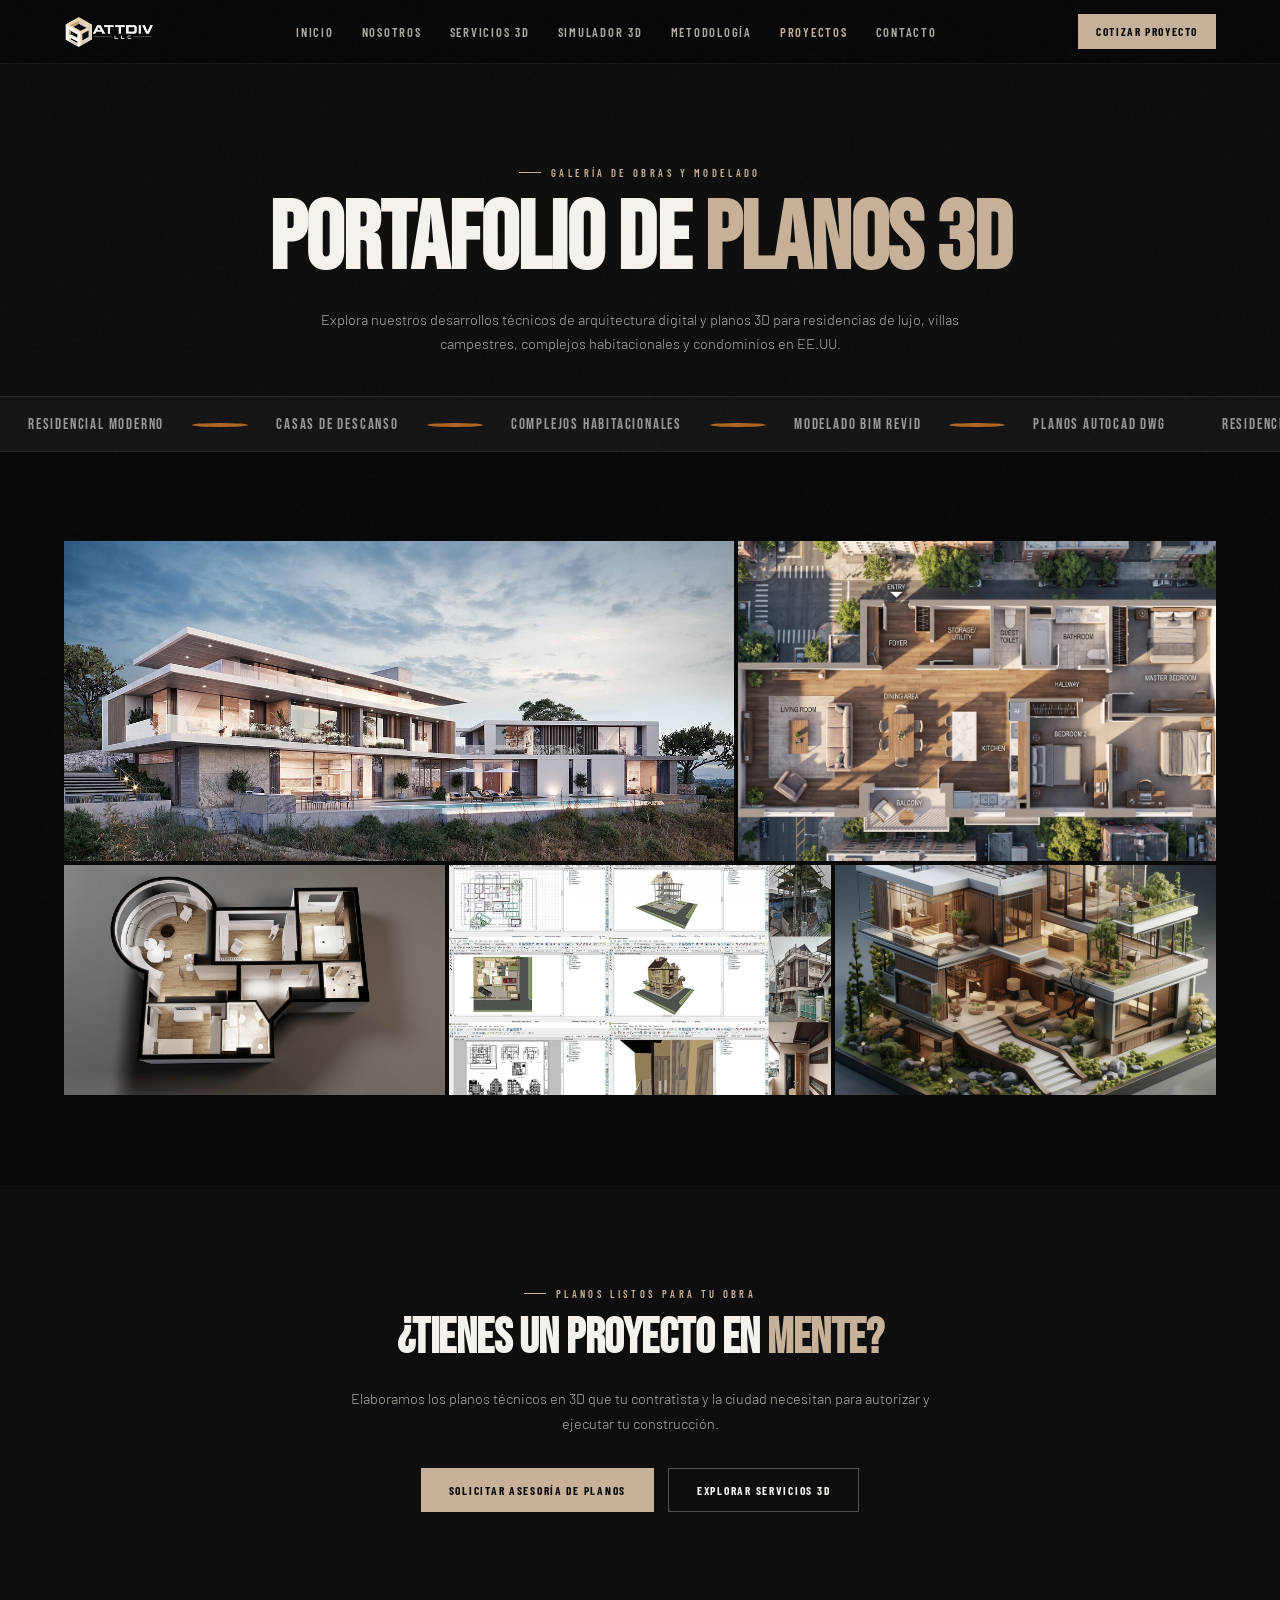
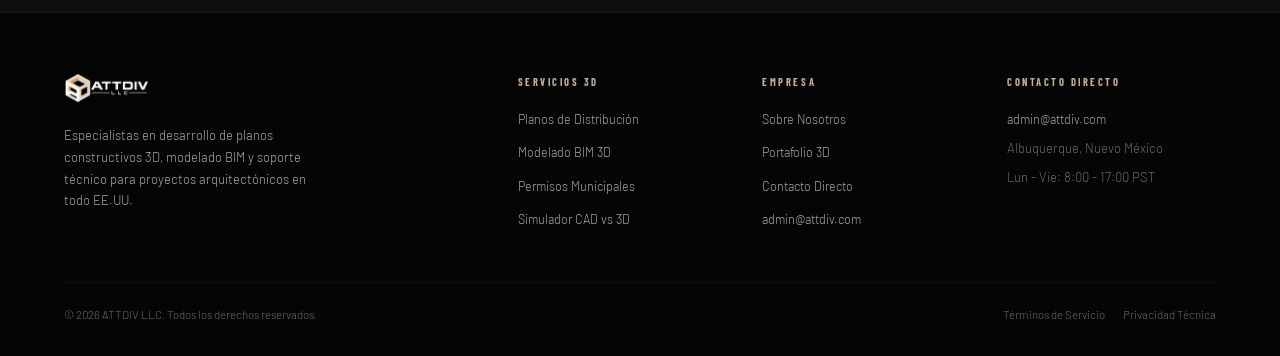
==== commit 7a2948a7: "Update project images from utileria: new hero cover, Complejo Sacramento (FloorPlanto3DResuult), Pen" ====
--- a/proyectos.html
+++ b/proyectos.html
@@ -95,7 +95,7 @@
 
         <!-- Proyecto 2: Portrait -->
         <div class="pj">
-          <img src="assets/img/port-sacramento.jpg" alt="Complejo Residencial Sacramento - Modelado BIM">
+          <img src="assets/img/FloorPlanto3DResuult.webp" alt="Complejo Residencial Sacramento - Modelado BIM">
           <div class="pj-ov">
             <div>
               <span class="pj-cat">Modelado BIM & MEP • 12 Unidades</span>
@@ -128,7 +128,7 @@
 
         <!-- Proyecto 5: Grid bottom 3 -->
         <div class="pj">
-          <img src="assets/img/port-penthouse.jpg" alt="Penthouse Panorámico - Renders y Licencias">
+          <img src="assets/img/3d-rendering-house-model.jpg" alt="Penthouse Panorámico - Renders y Licencias">
           <div class="pj-ov">
             <div>
               <span class="pj-cat">Renders & Permisos • 2,800 sq ft</span>
--- a/assets/css/styles.css
+++ b/assets/css/styles.css
@@ -3,7 +3,7 @@
    Template: Inspired by Constructora García (Ultra-Modern, Dark Luxury, Precision)
    Brand Palette: Walnut Bronze, Travertine Beige, Stone Taupe, Deep Obsidian
    Typography: Bebas Neue, Barlow Condensed, Barlow, JetBrains Mono
-   Zero-Shift Mobile Architecture
+   Refined Balanced Scale: Editorial Luxury on Desktop & Rock-Solid on Mobile
    ========================================================================== */
 
 /* --------------------------------------------------------------------------
@@ -47,7 +47,7 @@
 
   /* Structure & Motion */
   --ease: cubic-bezier(.16, 1, .3, 1);
-  --nav-h: 70px;
+  --nav-h: 64px;
 }
 
 /* --------------------------------------------------------------------------
@@ -112,12 +112,20 @@
   font: inherit;
 }
 
+/* Centralized Max-Width Container for Desktop Balance */
+.hcont, .ab-grid, .sv-hd, .sv-grid, .sim-hd, .sim-viewport, .pr-grid, .pj-hd, .pj-grid, .vm-grid, .ct-grid, .ft-grid, .ft-bot {
+  max-width: 1200px;
+  margin-left: auto;
+  margin-right: auto;
+  width: 100%;
+}
+
 /* --------------------------------------------------------------------------
    4. CONSTRUCTORA GARCÍA DUAL MOUSE CURSOR
    -------------------------------------------------------------------------- */
 #cur {
-  width: 8px;
-  height: 8px;
+  width: 7px;
+  height: 7px;
   background: var(--sand);
   border-radius: 50%;
   position: fixed;
@@ -129,8 +137,8 @@
 }
 
 #cring {
-  width: 34px;
-  height: 34px;
+  width: 30px;
+  height: 30px;
   border: 1px solid rgba(199, 177, 153, 0.6);
   border-radius: 50%;
   position: fixed;
@@ -145,7 +153,7 @@
 
 #cring.hov {
   opacity: .2;
-  transform: scale(1.6);
+  transform: scale(1.5);
   border-color: var(--sand-lt);
 }
 
@@ -166,7 +174,7 @@
   display: flex;
   align-items: center;
   justify-content: space-between;
-  padding: 0 6vw;
+  padding: 0 5vw;
   background: rgba(8, 8, 8, 0.92);
   backdrop-filter: blur(14px);
   -webkit-backdrop-filter: blur(14px);
@@ -177,7 +185,7 @@
 
 #nav.sc {
   background: rgba(8, 8, 8, 0.98);
-  box-shadow: 0 4px 28px rgba(0, 0, 0, 0.5);
+  box-shadow: 0 4px 24px rgba(0, 0, 0, 0.45);
   border-bottom-color: var(--border-medium);
 }
 
@@ -189,7 +197,7 @@
 }
 
 #nav .logo img {
-  height: 36px;
+  height: 32px;
   width: auto;
   display: block;
   transition: opacity .3s ease;
@@ -201,15 +209,15 @@
 
 #nav ul {
   display: flex;
-  gap: 32px;
+  gap: 28px;
   list-style: none;
 }
 
 #nav ul a {
   font-family: 'Barlow Condensed', sans-serif;
-  font-size: 13px;
+  font-size: 12.5px;
   font-weight: 600;
-  letter-spacing: .16em;
+  letter-spacing: .14em;
   text-transform: uppercase;
   color: var(--gray-lt);
   text-decoration: none;
@@ -239,18 +247,18 @@
 #nav .nav-actions {
   display: flex;
   align-items: center;
-  gap: 16px;
+  gap: 14px;
 }
 
 #nav .cta {
   font-family: 'Barlow Condensed', sans-serif;
-  font-size: 12px;
+  font-size: 11.5px;
   font-weight: 700;
-  letter-spacing: .15em;
+  letter-spacing: .14em;
   text-transform: uppercase;
   color: var(--black);
   background: var(--sand);
-  padding: 10px 22px;
+  padding: 8px 18px;
   text-decoration: none;
   white-space: nowrap;
   transition: background .3s ease, transform .3s ease;
@@ -274,7 +282,7 @@
 
 #hbg span {
   display: block;
-  width: 26px;
+  width: 24px;
   height: 2px;
   background: var(--white);
   transition: all .3s ease;
@@ -296,7 +304,7 @@
   flex-direction: column;
   align-items: center;
   justify-content: center;
-  gap: 28px;
+  gap: 26px;
   padding: 40px 20px;
 }
 
@@ -306,7 +314,7 @@
 
 #mob a {
   font-family: 'Bebas Neue', sans-serif;
-  font-size: clamp(34px, 8vw, 54px);
+  font-size: clamp(32px, 8vw, 48px);
   color: var(--white);
   text-decoration: none;
   letter-spacing: .04em;
@@ -319,9 +327,9 @@
 
 #mob .mx {
   position: absolute;
-  top: 24px;
-  right: 6vw;
-  font-size: 36px;
+  top: 22px;
+  right: 5vw;
+  font-size: 34px;
   color: var(--gray-lt);
   background: none;
   border: none;
@@ -332,7 +340,7 @@
 #mob .mob-meta {
   margin-top: 24px;
   text-align: center;
-  font-size: 13px;
+  font-size: 12.5px;
   color: var(--gray);
   font-family: 'Barlow Condensed', sans-serif;
   letter-spacing: .12em;
@@ -340,7 +348,7 @@
 }
 
 /* --------------------------------------------------------------------------
-   6. HERO SECTION (High-Impact Minimalist Luxury - NO Cintillo)
+   6. HERO SECTION (Refined Proportions on Desktop - NO Cintillo)
    -------------------------------------------------------------------------- */
 #hero {
   position: relative;
@@ -357,8 +365,8 @@
   inset: 0;
   background:
     linear-gradient(to bottom, rgba(8,8,8,.2) 0%, rgba(8,8,8,.5) 55%, rgba(8,8,8,.98) 100%),
-    url('../img/hero-3d-arch.jpg') center 35% / cover no-repeat;
-  transform: scale(1.06);
+    url('../img/3d-rendering-house-model.jpg') center 35% / cover no-repeat;
+  transform: scale(1.05);
   transition: transform 12s linear;
   z-index: 0;
 }
@@ -385,22 +393,20 @@
 .hcont {
   position: relative;
   z-index: 2;
-  padding: 0 8vw 9vh;
-  width: 100%;
-  max-width: 1400px;
+  padding: 0 5vw 7.5vh;
 }
 
 .htag {
   font-family: 'Barlow Condensed', sans-serif;
-  font-size: 12px;
+  font-size: 11px;
   font-weight: 600;
-  letter-spacing: .32em;
+  letter-spacing: .3em;
   text-transform: uppercase;
   color: var(--sand);
-  margin-bottom: 18px;
+  margin-bottom: 14px;
   display: flex;
   align-items: center;
-  gap: 12px;
+  gap: 10px;
   opacity: 0;
   animation: fu .8s .4s forwards;
 }
@@ -408,18 +414,19 @@
 .htag::before {
   content: '';
   display: block;
-  width: 24px;
+  width: 22px;
   height: 1px;
   background: var(--sand);
 }
 
+/* Scaled for refined architectural elegance (not oversized on desktop) */
 .htitle {
   font-family: 'Bebas Neue', sans-serif;
-  font-size: clamp(54px, 10.5vw, 150px);
-  line-height: .88;
+  font-size: clamp(40px, 5.2vw, 84px);
+  line-height: .92;
   letter-spacing: -.01em;
   color: var(--white);
-  margin-bottom: 24px;
+  margin-bottom: 20px;
   overflow: hidden;
 }
 
@@ -442,19 +449,19 @@
 }
 
 .hsub {
-  font-size: 15px;
+  font-size: 14.5px;
   font-weight: 300;
   color: var(--gray-lt);
-  max-width: 480px;
-  line-height: 1.75;
+  max-width: 440px;
+  line-height: 1.7;
   opacity: 0;
   animation: fu .8s .9s forwards;
 }
 
 .hbtns {
   display: flex;
-  gap: 14px;
-  margin-top: 32px;
+  gap: 12px;
+  margin-top: 26px;
   flex-wrap: wrap;
   opacity: 0;
   animation: fu .8s 1.1s forwards;
@@ -463,17 +470,17 @@
 /* Buttons */
 .btn-w {
   font-family: 'Barlow Condensed', sans-serif;
-  font-size: 12px;
+  font-size: 11.5px;
   font-weight: 700;
-  letter-spacing: .16em;
+  letter-spacing: .15em;
   text-transform: uppercase;
   color: var(--black);
   background: var(--sand);
-  padding: 15px 34px;
+  padding: 12px 28px;
   text-decoration: none;
   display: inline-flex;
   align-items: center;
-  gap: 10px;
+  gap: 8px;
   transition: opacity .3s ease, transform .3s ease, background .3s ease;
 }
 
@@ -484,17 +491,17 @@
 
 .btn-g {
   font-family: 'Barlow Condensed', sans-serif;
-  font-size: 12px;
+  font-size: 11.5px;
   font-weight: 700;
-  letter-spacing: .16em;
+  letter-spacing: .15em;
   text-transform: uppercase;
   color: var(--white);
   border: 1px solid var(--border-bright);
-  padding: 15px 34px;
+  padding: 12px 28px;
   text-decoration: none;
   display: inline-flex;
   align-items: center;
-  gap: 10px;
+  gap: 8px;
   transition: all .3s ease;
 }
 
@@ -516,8 +523,8 @@
 }
 
 .hstat {
-  padding: 22px 30px;
-  min-width: 115px;
+  padding: 16px 24px;
+  min-width: 100px;
   text-align: center;
   background: rgba(8, 8, 8, 0.72);
   backdrop-filter: blur(14px);
@@ -528,7 +535,7 @@
 
 .hstat-n {
   font-family: 'Bebas Neue', sans-serif;
-  font-size: 38px;
+  font-size: 30px;
   color: var(--sand);
   display: block;
   line-height: 1;
@@ -537,23 +544,23 @@
 .hstat-l {
   font-family: 'Barlow Condensed', sans-serif;
   font-size: 9px;
-  letter-spacing: .2em;
+  letter-spacing: .18em;
   text-transform: uppercase;
   color: var(--gray-lt);
   display: block;
-  margin-top: 4px;
+  margin-top: 3px;
 }
 
 /* Hero Scroll Indicator */
 .scri {
   position: absolute;
-  bottom: 26px;
+  bottom: 22px;
   left: 50%;
   transform: translateX(-50%);
   display: flex;
   flex-direction: column;
   align-items: center;
-  gap: 8px;
+  gap: 6px;
   opacity: 0;
   animation: fu 1s 1.8s forwards;
   z-index: 2;
@@ -561,15 +568,15 @@
 
 .scri span {
   font-family: 'Barlow Condensed', sans-serif;
-  font-size: 9px;
-  letter-spacing: .3em;
+  font-size: 8.5px;
+  letter-spacing: .26em;
   text-transform: uppercase;
   color: var(--gray);
 }
 
 .scrln {
   width: 1px;
-  height: 42px;
+  height: 36px;
   background: linear-gradient(to bottom, var(--sand), transparent);
   animation: scp 2s ease-in-out infinite;
 }
@@ -595,7 +602,7 @@
   background: var(--dark2);
   border-top: 1px solid var(--border-subtle);
   border-bottom: 1px solid var(--border-subtle);
-  padding: 16px 0;
+  padding: 13px 0;
   overflow: hidden;
   white-space: nowrap;
   position: relative;
@@ -609,13 +616,13 @@
 
 .marquee-inner span {
   font-family: 'Bebas Neue', sans-serif;
-  font-size: 17px;
+  font-size: 15px;
   letter-spacing: .12em;
   color: rgba(245, 242, 237, 0.6);
-  padding: 0 32px;
+  padding: 0 28px;
   display: inline-flex;
   align-items: center;
-  gap: 32px;
+  gap: 28px;
 }
 
 .mdot {
@@ -639,35 +646,36 @@
    8. SHARED SECTION STYLES & SCROLL REVEAL
    -------------------------------------------------------------------------- */
 section {
-  padding: clamp(72px, 10vw, 128px) 8vw;
+  padding: clamp(56px, 7vw, 96px) 5vw;
   position: relative;
 }
 
 .stag {
   font-family: 'Barlow Condensed', sans-serif;
-  font-size: 11px;
+  font-size: 10.5px;
   font-weight: 600;
-  letter-spacing: .36em;
+  letter-spacing: .32em;
   text-transform: uppercase;
   color: var(--sand);
   display: flex;
   align-items: center;
-  gap: 12px;
-  margin-bottom: 18px;
+  gap: 10px;
+  margin-bottom: 14px;
 }
 
 .stag::before {
   content: '';
   display: block;
-  width: 26px;
+  width: 22px;
   height: 1px;
   background: var(--sand);
 }
 
+/* Proportionate Section Headings */
 .stitle {
   font-family: 'Bebas Neue', sans-serif;
-  font-size: clamp(38px, 6.2vw, 84px);
-  line-height: .92;
+  font-size: clamp(30px, 3.8vw, 56px);
+  line-height: .95;
   letter-spacing: -.01em;
   color: var(--white);
 }
@@ -679,7 +687,7 @@
 /* Scroll reveal classes */
 .rv {
   opacity: 0;
-  transform: translateY(36px);
+  transform: translateY(32px);
   transition: opacity .85s var(--ease), transform .85s var(--ease);
 }
 
@@ -694,7 +702,7 @@
 .d4 { transition-delay: .44s; }
 
 /* --------------------------------------------------------------------------
-   9. NOSOTROS SECTION (Constructora García Watermark & Offset Badge)
+   9. NOSOTROS SECTION (Refined Watermark & Proportions)
    -------------------------------------------------------------------------- */
 #nosotros {
   background: var(--dark);
@@ -705,10 +713,10 @@
 #nosotros::before {
   content: 'ATTDIV';
   position: absolute;
-  right: -2%;
-  bottom: -6%;
+  right: 1%;
+  bottom: -4%;
   font-family: 'Bebas Neue', sans-serif;
-  font-size: clamp(100px, 18vw, 280px);
+  font-size: clamp(70px, 12vw, 170px);
   color: rgba(255, 255, 255, 0.015);
   white-space: nowrap;
   pointer-events: none;
@@ -718,32 +726,32 @@
 
 .ab-grid {
   display: grid;
-  grid-template-columns: 1fr 1fr;
-  gap: clamp(40px, 6vw, 80px);
+  grid-template-columns: 1.1fr 0.9fr;
+  gap: clamp(36px, 5vw, 64px);
   align-items: center;
 }
 
 .ab-body {
-  font-size: 15px;
+  font-size: 14.5px;
   color: var(--gray-lt);
-  line-height: 1.85;
-  max-width: 520px;
-  margin-top: 24px;
+  line-height: 1.8;
+  max-width: 480px;
+  margin-top: 20px;
 }
 
 .ab-body p + p {
-  margin-top: 14px;
+  margin-top: 12px;
 }
 
 .ab-vals {
   display: grid;
   grid-template-columns: 1fr 1fr;
   gap: 2px;
-  margin-top: 38px;
+  margin-top: 32px;
 }
 
 .val {
-  padding: 18px 20px;
+  padding: 15px 18px;
   background: var(--dark2);
   border-top: 1px solid var(--border-subtle);
   transition: border-color .3s, background .3s;
@@ -755,14 +763,14 @@
 }
 
 .val-ic {
-  font-size: 20px;
-  margin-bottom: 8px;
+  font-size: 18px;
+  margin-bottom: 6px;
   display: block;
 }
 
 .val-tt {
   font-family: 'Barlow Condensed', sans-serif;
-  font-size: 13px;
+  font-size: 12px;
   font-weight: 600;
   letter-spacing: .08em;
   text-transform: uppercase;
@@ -770,10 +778,10 @@
 }
 
 .val-ds {
-  font-size: 12px;
+  font-size: 11.5px;
   color: var(--gray);
-  margin-top: 4px;
-  line-height: 1.5;
+  margin-top: 3px;
+  line-height: 1.45;
 }
 
 /* Image column with Constructora offset frame */
@@ -784,7 +792,7 @@
 .ab-imgwrap {
   position: relative;
   overflow: hidden;
-  aspect-ratio: 4 / 5;
+  aspect-ratio: 4 / 4.8;
   background: var(--dark2);
 }
 
@@ -813,44 +821,44 @@
 
 .ab-frame {
   position: absolute;
-  top: -16px;
-  right: -16px;
-  width: 50%;
-  height: 38%;
+  top: -14px;
+  right: -14px;
+  width: 48%;
+  height: 36%;
   border: 1px solid var(--border-medium);
   pointer-events: none;
 }
 
 .ab-badge {
   position: absolute;
-  bottom: 24px;
-  left: -20px;
+  bottom: 20px;
+  left: -18px;
   background: var(--sand);
   color: var(--black);
-  padding: 16px 22px;
-  font-family: 'Barlow Condensed', sans-serif;
-  font-size: 11px;
+  padding: 14px 18px;
+  font-family: 'Barlow Condensed', sans-serif;
+  font-size: 10.5px;
   text-transform: uppercase;
   letter-spacing: .1em;
   line-height: 1.35;
-  box-shadow: 0 10px 30px rgba(0, 0, 0, 0.4);
+  box-shadow: 0 8px 24px rgba(0, 0, 0, 0.4);
 }
 
 .ab-badge strong {
   display: block;
   font-family: 'Bebas Neue', sans-serif;
-  font-size: 42px;
+  font-size: 34px;
   line-height: 1;
 }
 
 @media (max-width: 860px) {
-  .ab-grid { grid-template-columns: 1fr; gap: 48px; }
+  .ab-grid { grid-template-columns: 1fr; gap: 40px; }
   .ab-frame { display: none; }
-  .ab-badge { left: 0; bottom: -16px; }
+  .ab-badge { left: 0; bottom: -14px; }
 }
 
 /* --------------------------------------------------------------------------
-   10. SERVICIOS 3D (Constructora García Grid + Watermark Numbers)
+   10. SERVICIOS 3D (Refined Proportions)
    -------------------------------------------------------------------------- */
 #servicios {
   background: var(--black);
@@ -860,28 +868,28 @@
   display: flex;
   justify-content: space-between;
   align-items: flex-end;
-  margin-bottom: 52px;
-  gap: 28px;
+  margin-bottom: 42px;
+  gap: 24px;
   flex-wrap: wrap;
 }
 
 .sv-sub {
-  font-size: 14px;
+  font-size: 13.5px;
   color: var(--gray-lt);
-  max-width: 380px;
-  line-height: 1.7;
+  max-width: 360px;
+  line-height: 1.68;
 }
 
 .sv-grid {
   display: grid;
-  grid-template-columns: repeat(auto-fit, minmax(300px, 1fr));
+  grid-template-columns: repeat(auto-fit, minmax(290px, 1fr));
   gap: 2px;
   background: var(--border-subtle);
 }
 
 .sv {
   position: relative;
-  padding: 44px 34px 40px;
+  padding: 36px 28px 32px;
   background: var(--dark);
   overflow: hidden;
   transition: background .4s ease;
@@ -911,11 +919,11 @@
 
 .sv-num {
   font-family: 'Bebas Neue', sans-serif;
-  font-size: 64px;
+  font-size: 50px;
   color: rgba(255, 255, 255, 0.05);
   position: absolute;
-  top: 12px;
-  right: 20px;
+  top: 10px;
+  right: 18px;
   line-height: 1;
   transition: color .4s ease, transform .4s ease;
   pointer-events: none;
@@ -927,12 +935,12 @@
 }
 
 .sv-ic {
-  margin-bottom: 22px;
+  margin-bottom: 18px;
 }
 
 .sv-ic svg {
-  width: 36px;
-  height: 36px;
+  width: 32px;
+  height: 32px;
   stroke: var(--sand);
   fill: none;
   stroke-width: 1.4;
@@ -948,43 +956,43 @@
 
 .sv-tt {
   font-family: 'Barlow Condensed', sans-serif;
-  font-size: 22px;
+  font-size: 19px;
   font-weight: 700;
   letter-spacing: .04em;
   text-transform: uppercase;
-  margin-bottom: 12px;
+  margin-bottom: 10px;
   color: var(--white);
 }
 
 .sv-ds {
-  font-size: 13.5px;
+  font-size: 13px;
   color: var(--gray-lt);
-  line-height: 1.72;
-  margin-bottom: 18px;
+  line-height: 1.68;
+  margin-bottom: 16px;
 }
 
 .sv-items {
   list-style: none;
   margin-top: auto;
-  padding-top: 16px;
+  padding-top: 14px;
   border-top: 1px solid var(--border-subtle);
   display: flex;
   flex-direction: column;
+  gap: 8px;
+}
+
+.sv-items li {
+  font-size: 12px;
+  color: var(--gray-lt);
+  display: flex;
+  align-items: flex-start;
   gap: 9px;
-}
-
-.sv-items li {
-  font-size: 12.5px;
-  color: var(--gray-lt);
-  display: flex;
-  align-items: flex-start;
-  gap: 10px;
   line-height: 1.45;
 }
 
 .sv-items li svg {
-  width: 14px;
-  height: 14px;
+  width: 13px;
+  height: 13px;
   stroke: var(--sand);
   fill: none;
   stroke-width: 2;
@@ -995,18 +1003,18 @@
 .sv-tags {
   display: flex;
   flex-wrap: wrap;
-  gap: 6px;
-  margin-top: 20px;
+  gap: 5px;
+  margin-top: 18px;
 }
 
 .sv-tag {
   font-family: 'Barlow Condensed', sans-serif;
-  font-size: 10px;
+  font-size: 9.5px;
   letter-spacing: .12em;
   text-transform: uppercase;
   color: var(--sand-lt);
   border: 1px solid var(--border-medium);
-  padding: 3px 8px;
+  padding: 2.5px 7px;
   background: rgba(255, 255, 255, 0.02);
 }
 
@@ -1020,8 +1028,8 @@
 
 .sim-hd {
   text-align: center;
-  max-width: 680px;
-  margin: 0 auto 48px;
+  max-width: 640px;
+  margin: 0 auto 38px;
 }
 
 .sim-hd .stag {
@@ -1033,10 +1041,10 @@
 }
 
 .sim-sub {
-  font-size: 14px;
+  font-size: 13.5px;
   color: var(--gray-lt);
-  margin-top: 12px;
-  line-height: 1.7;
+  margin-top: 10px;
+  line-height: 1.68;
 }
 
 /* Control Pills */
@@ -1044,20 +1052,20 @@
   display: flex;
   justify-content: center;
   gap: 8px;
-  margin-bottom: 24px;
+  margin-bottom: 20px;
   flex-wrap: wrap;
 }
 
 .sim-btn {
   font-family: 'Barlow Condensed', sans-serif;
-  font-size: 11px;
+  font-size: 10.5px;
   font-weight: 600;
-  letter-spacing: .16em;
+  letter-spacing: .14em;
   text-transform: uppercase;
   color: var(--gray-lt);
   background: var(--dark2);
   border: 1px solid var(--border-subtle);
-  padding: 8px 18px;
+  padding: 7px 16px;
   cursor: pointer;
   transition: all .3s ease;
 }
@@ -1072,7 +1080,7 @@
 .sim-viewport {
   position: relative;
   width: 100%;
-  max-width: 1100px;
+  max-width: 960px;
   margin: 0 auto;
   aspect-ratio: 16 / 9;
   border-radius: 4px;
@@ -1112,11 +1120,11 @@
   top: 0;
   bottom: 0;
   left: var(--sim-pos, 50%);
-  width: 3px;
+  width: 2.5px;
   background: var(--white);
   transform: translateX(-50%);
   cursor: ew-resize;
-  touch-action: none; /* Prevents mobile horizontal scroll when dragging */
+  touch-action: none;
   z-index: 10;
 }
 
@@ -1125,38 +1133,38 @@
   top: 50%;
   left: 50%;
   transform: translate(-50%, -50%);
-  width: 44px;
-  height: 44px;
+  width: 38px;
+  height: 38px;
   background: var(--sand);
-  border: 3px solid var(--white-pure);
+  border: 2px solid var(--white-pure);
   border-radius: 50%;
   display: flex;
   align-items: center;
   justify-content: center;
-  box-shadow: 0 4px 18px rgba(0, 0, 0, 0.6);
+  box-shadow: 0 4px 16px rgba(0, 0, 0, 0.6);
   transition: transform .2s ease;
 }
 
 .sim-handle:active .sim-knob {
-  transform: translate(-50%, -50%) scale(1.12);
+  transform: translate(-50%, -50%) scale(1.1);
 }
 
 .sim-knob svg {
-  width: 18px;
-  height: 18px;
+  width: 15px;
+  height: 15px;
   fill: var(--black);
 }
 
 /* Corner Labels inside simulator */
 .sim-label {
   position: absolute;
-  bottom: 16px;
-  font-family: 'Barlow Condensed', sans-serif;
-  font-size: 11px;
+  bottom: 14px;
+  font-family: 'Barlow Condensed', sans-serif;
+  font-size: 10px;
   font-weight: 700;
-  letter-spacing: .15em;
-  text-transform: uppercase;
-  padding: 6px 14px;
+  letter-spacing: .14em;
+  text-transform: uppercase;
+  padding: 5px 12px;
   background: rgba(8, 8, 8, 0.75);
   backdrop-filter: blur(8px);
   color: var(--white);
@@ -1165,19 +1173,19 @@
   border: 1px solid var(--border-subtle);
 }
 
-.sim-label-cad { left: 16px; border-left: 2px solid var(--sand); }
-.sim-label-render { right: 16px; border-right: 2px solid var(--bronze); }
+.sim-label-cad { left: 14px; border-left: 2px solid var(--sand); }
+.sim-label-render { right: 14px; border-right: 2px solid var(--bronze); }
 
 @media (max-width: 640px) {
   .sim-viewport { aspect-ratio: 4 / 3; }
-  .sim-knob { width: 38px; height: 38px; }
-  .sim-label { font-size: 9px; padding: 4px 10px; bottom: 10px; }
-  .sim-label-cad { left: 10px; }
-  .sim-label-render { right: 10px; }
+  .sim-knob { width: 34px; height: 34px; }
+  .sim-label { font-size: 8.5px; padding: 4px 9px; bottom: 8px; }
+  .sim-label-cad { left: 8px; }
+  .sim-label-render { right: 8px; }
 }
 
 /* --------------------------------------------------------------------------
-   12. METODOLOGÍA / PROCESO (Constructora García Step List)
+   12. METODOLOGÍA / PROCESO (Step Sequence Refined)
    -------------------------------------------------------------------------- */
 #proceso {
   background: var(--black);
@@ -1186,15 +1194,15 @@
 .pr-grid {
   display: grid;
   grid-template-columns: 1.15fr 0.85fr;
-  gap: clamp(40px, 6vw, 80px);
+  gap: clamp(36px, 5vw, 64px);
   align-items: start;
-  margin-top: 52px;
+  margin-top: 42px;
 }
 
 .pr-step {
   display: flex;
-  gap: 22px;
-  padding: 24px 0;
+  gap: 18px;
+  padding: 18px 0;
   border-bottom: 1px solid var(--border-subtle);
   transition: border-color .3s ease;
 }
@@ -1209,10 +1217,10 @@
 
 .pr-n {
   font-family: 'Bebas Neue', sans-serif;
-  font-size: 40px;
+  font-size: 34px;
   color: rgba(255, 255, 255, 0.16);
   flex-shrink: 0;
-  width: 44px;
+  width: 38px;
   line-height: 1;
   transition: color .3s ease;
 }
@@ -1223,28 +1231,29 @@
 
 .pr-tt {
   font-family: 'Barlow Condensed', sans-serif;
-  font-size: 18px;
+  font-size: 16.5px;
   font-weight: 700;
   text-transform: uppercase;
   letter-spacing: .04em;
-  margin-bottom: 6px;
+  margin-bottom: 5px;
   color: var(--white);
 }
 
 .pr-ds {
-  font-size: 13.5px;
+  font-size: 13px;
   color: var(--gray-lt);
-  line-height: 1.7;
+  line-height: 1.68;
 }
 
 /* Highlight Column with Image */
 .pr-imgcol {
   position: sticky;
-  top: 100px;
+  top: 90px;
 }
 
 .pr-imgwrap {
-  aspect-ratio: 4 / 5;
+  aspect-ratio: 4 / 4.8;
+  max-height: 480px;
   overflow: hidden;
   position: relative;
   background: var(--dark2);
@@ -1268,14 +1277,14 @@
   bottom: 0;
   left: 0;
   right: 0;
-  padding: 20px;
+  padding: 18px;
   background: linear-gradient(to top, rgba(8,8,8,.92) 0%, transparent 100%);
 }
 
 .pr-imgbadge span {
   font-family: 'Barlow Condensed', sans-serif;
-  font-size: 11px;
-  letter-spacing: .2em;
+  font-size: 10px;
+  letter-spacing: .18em;
   text-transform: uppercase;
   color: var(--sand);
   display: block;
@@ -1283,20 +1292,20 @@
 
 .pr-imgbadge strong {
   font-family: 'Bebas Neue', sans-serif;
-  font-size: 26px;
+  font-size: 22px;
   color: var(--white);
   display: block;
   line-height: 1.1;
-  margin-top: 4px;
+  margin-top: 3px;
 }
 
 @media (max-width: 860px) {
-  .pr-grid { grid-template-columns: 1fr; gap: 46px; }
+  .pr-grid { grid-template-columns: 1fr; gap: 36px; }
   .pr-imgcol { position: relative; top: 0; }
 }
 
 /* --------------------------------------------------------------------------
-   13. PORTAFOLIO DE PROYECTOS (Constructora García 12-Column Responsive Grid)
+   13. PORTAFOLIO DE PROYECTOS (Refined Grid Height)
    -------------------------------------------------------------------------- */
 #proyectos {
   background: var(--dark);
@@ -1306,15 +1315,15 @@
   display: flex;
   justify-content: space-between;
   align-items: flex-end;
-  margin-bottom: 48px;
-  gap: 24px;
+  margin-bottom: 40px;
+  gap: 20px;
   flex-wrap: wrap;
 }
 
 .pj-grid {
   display: grid;
   grid-template-columns: repeat(12, 1fr);
-  grid-template-rows: 400px 300px;
+  grid-template-rows: 320px 230px;
   gap: 4px;
 }
 
@@ -1358,7 +1367,7 @@
   transition: opacity .35s ease;
   display: flex;
   align-items: flex-end;
-  padding: 24px;
+  padding: 20px;
 }
 
 .pj:hover .pj-ov {
@@ -1367,17 +1376,17 @@
 
 .pj-cat {
   font-family: 'Barlow Condensed', sans-serif;
-  font-size: 11px;
-  letter-spacing: .22em;
+  font-size: 10px;
+  letter-spacing: .2em;
   text-transform: uppercase;
   color: var(--sand);
   display: block;
-  margin-bottom: 4px;
+  margin-bottom: 3px;
 }
 
 .pj-nm {
   font-family: 'Barlow Condensed', sans-serif;
-  font-size: 20px;
+  font-size: 18px;
   font-weight: 700;
   text-transform: uppercase;
   color: var(--white);
@@ -1387,7 +1396,7 @@
 @media (max-width: 900px) {
   .pj-grid {
     grid-template-columns: 1fr 1fr;
-    grid-template-rows: 300px 240px 240px;
+    grid-template-rows: 280px 220px 220px;
   }
   .pj:nth-child(1) { grid-column: 1 / -1; grid-row: 1; }
   .pj:nth-child(2) { grid-column: 1 / 2;  grid-row: 2; }
@@ -1399,7 +1408,7 @@
 @media (max-width: 560px) {
   .pj-grid {
     grid-template-columns: 1fr;
-    grid-template-rows: repeat(5, 230px);
+    grid-template-rows: repeat(5, 220px);
   }
   .pj:nth-child(n) { grid-column: 1; }
   .pj:nth-child(1) { grid-row: 1; }
@@ -1411,10 +1420,10 @@
 }
 
 /* --------------------------------------------------------------------------
-   14. VISIÓN & GARANTÍA TÉCNICA (Glassmorphism Cards over Blueprint)
+   14. VISIÓN & GARANTÍA TÉCNICA
    -------------------------------------------------------------------------- */
 #mision {
-  padding: clamp(84px, 11vw, 144px) 8vw;
+  padding: clamp(68px, 9vw, 112px) 5vw;
   position: relative;
   overflow: hidden;
 }
@@ -1437,12 +1446,11 @@
   display: grid;
   grid-template-columns: 1fr 1fr;
   gap: 4px;
-  max-width: 1040px;
-  margin-top: 40px;
+  margin-top: 34px;
 }
 
 .vm {
-  padding: 44px 38px;
+  padding: 34px 30px;
   background: rgba(14, 14, 14, 0.72);
   border: 1px solid var(--border-medium);
   backdrop-filter: blur(14px);
@@ -1451,17 +1459,17 @@
 
 .vm-lb {
   font-family: 'Barlow Condensed', sans-serif;
-  font-size: 11px;
-  letter-spacing: .3em;
+  font-size: 10px;
+  letter-spacing: .26em;
   text-transform: uppercase;
   color: var(--sand);
-  margin-bottom: 12px;
+  margin-bottom: 10px;
   display: block;
 }
 
 .vm-tx {
   font-family: 'Barlow Condensed', sans-serif;
-  font-size: clamp(18px, 2.4vw, 24px);
+  font-size: clamp(16px, 1.8vw, 21px);
   font-weight: 400;
   line-height: 1.45;
   color: var(--white);
@@ -1469,7 +1477,7 @@
 
 @media (max-width: 640px) {
   .vm-grid { grid-template-columns: 1fr; }
-  .vm { padding: 30px 24px; }
+  .vm { padding: 26px 20px; }
 }
 
 /* --------------------------------------------------------------------------
@@ -1482,9 +1490,9 @@
 .ct-grid {
   display: grid;
   grid-template-columns: 1fr 1fr;
-  gap: clamp(40px, 6vw, 80px);
+  gap: clamp(36px, 5vw, 64px);
   align-items: start;
-  margin-top: 50px;
+  margin-top: 42px;
 }
 
 .ct-info {
@@ -1494,8 +1502,8 @@
 
 .ct-item {
   display: flex;
-  gap: 18px;
-  padding: 22px 0;
+  gap: 16px;
+  padding: 18px 0;
   border-bottom: 1px solid var(--border-subtle);
 }
 
@@ -1504,8 +1512,8 @@
 }
 
 .ct-icon {
-  width: 44px;
-  height: 44px;
+  width: 38px;
+  height: 38px;
   border: 1px solid var(--border-medium);
   display: flex;
   align-items: center;
@@ -1515,8 +1523,8 @@
 }
 
 .ct-icon svg {
-  width: 18px;
-  height: 18px;
+  width: 16px;
+  height: 16px;
   stroke: var(--sand);
   fill: none;
   stroke-width: 1.5;
@@ -1524,18 +1532,18 @@
 
 .ct-lb {
   font-family: 'Barlow Condensed', sans-serif;
-  font-size: 11px;
-  letter-spacing: .22em;
+  font-size: 10px;
+  letter-spacing: .2em;
   text-transform: uppercase;
   color: var(--gray);
   display: block;
-  margin-bottom: 4px;
+  margin-bottom: 3px;
 }
 
 .ct-vl {
-  font-size: 14.5px;
-  color: var(--white);
-  line-height: 1.6;
+  font-size: 13.5px;
+  color: var(--white);
+  line-height: 1.55;
 }
 
 .ct-vl a {
@@ -1550,22 +1558,22 @@
 /* Form */
 .ct-form {
   background: var(--dark2);
-  padding: clamp(28px, 4vw, 42px);
+  padding: clamp(24px, 3.5vw, 36px);
   border: 1px solid var(--border-subtle);
 }
 
 .fg {
-  margin-bottom: 14px;
+  margin-bottom: 12px;
 }
 
 .fg label {
   font-family: 'Barlow Condensed', sans-serif;
-  font-size: 11px;
-  letter-spacing: .2em;
+  font-size: 10.5px;
+  letter-spacing: .18em;
   text-transform: uppercase;
   color: var(--gray-lt);
   display: block;
-  margin-bottom: 6px;
+  margin-bottom: 5px;
 }
 
 .fg input, .fg textarea, .fg select {
@@ -1575,9 +1583,9 @@
   border-bottom: 1px solid var(--border-medium);
   color: var(--white);
   font-family: 'Barlow', sans-serif;
-  font-size: 14px;
+  font-size: 13.5px;
   font-weight: 300;
-  padding: 12px 14px;
+  padding: 10px 12px;
   outline: none;
   -webkit-appearance: none;
   transition: border-color .3s ease, background .3s ease;
@@ -1595,7 +1603,7 @@
 
 .fg textarea {
   resize: vertical;
-  min-height: 96px;
+  min-height: 90px;
 }
 
 .fg select option {
@@ -1606,23 +1614,23 @@
 .fg-row {
   display: grid;
   grid-template-columns: 1fr 1fr;
-  gap: 12px;
+  gap: 10px;
 }
 
 .btn-sub {
   font-family: 'Barlow Condensed', sans-serif;
-  font-size: 12px;
+  font-size: 11.5px;
   font-weight: 700;
-  letter-spacing: .16em;
+  letter-spacing: .15em;
   text-transform: uppercase;
   color: var(--black);
   background: var(--sand);
-  padding: 15px 36px;
+  padding: 13px 30px;
   border: none;
   cursor: pointer;
   transition: opacity .3s ease, transform .3s ease, background .3s ease;
   width: 100%;
-  margin-top: 10px;
+  margin-top: 8px;
 }
 
 .btn-sub:hover {
@@ -1631,14 +1639,14 @@
 }
 
 .f-note {
-  font-size: 12px;
+  font-size: 11.5px;
   color: var(--gray);
-  margin-top: 12px;
+  margin-top: 10px;
   text-align: center;
 }
 
 @media (max-width: 860px) {
-  .ct-grid { grid-template-columns: 1fr; gap: 40px; }
+  .ct-grid { grid-template-columns: 1fr; gap: 36px; }
   .fg-row { grid-template-columns: 1fr; }
 }
 
@@ -1647,42 +1655,42 @@
    -------------------------------------------------------------------------- */
 footer {
   background: #050505;
-  padding: 72px 8vw 36px;
+  padding: 60px 5vw 32px;
   border-top: 1px solid var(--border-subtle);
 }
 
 .ft-grid {
   display: grid;
   grid-template-columns: 2fr 1fr 1fr 1fr;
-  gap: 48px;
-  margin-bottom: 56px;
+  gap: 36px;
+  margin-bottom: 44px;
 }
 
 .ft-logo {
   display: inline-block;
-  margin-bottom: 16px;
+  margin-bottom: 14px;
 }
 
 .ft-logo img {
-  height: 34px;
+  height: 30px;
   width: auto;
   display: block;
 }
 
 .ft-tg {
-  font-size: 13.5px;
+  font-size: 13px;
   color: var(--gray-lt);
-  line-height: 1.7;
-  max-width: 280px;
+  line-height: 1.68;
+  max-width: 270px;
 }
 
 .ft-col h4 {
   font-family: 'Barlow Condensed', sans-serif;
-  font-size: 11px;
-  letter-spacing: .26em;
+  font-size: 10.5px;
+  letter-spacing: .24em;
   text-transform: uppercase;
   color: var(--sand);
-  margin-bottom: 16px;
+  margin-bottom: 14px;
 }
 
 .ft-col ul {
@@ -1690,11 +1698,11 @@
 }
 
 .ft-col li {
-  margin-bottom: 8px;
+  margin-bottom: 7px;
 }
 
 .ft-col a {
-  font-size: 13px;
+  font-size: 12.5px;
   color: var(--gray-lt);
   text-decoration: none;
   transition: color .3s ease;
@@ -1708,24 +1716,24 @@
   display: flex;
   justify-content: space-between;
   align-items: center;
-  padding-top: 26px;
+  padding-top: 22px;
   border-top: 1px solid rgba(255, 255, 255, 0.04);
   flex-wrap: wrap;
   gap: 12px;
 }
 
 .ft-cp {
-  font-size: 12px;
+  font-size: 11.5px;
   color: var(--gray);
 }
 
 .ft-leg {
   display: flex;
-  gap: 20px;
+  gap: 18px;
 }
 
 .ft-leg a {
-  font-size: 12px;
+  font-size: 11.5px;
   color: var(--gray);
   text-decoration: none;
   transition: color .3s ease;
@@ -1736,11 +1744,11 @@
 }
 
 @media (max-width: 900px) {
-  .ft-grid { grid-template-columns: 1fr 1fr; gap: 36px; }
+  .ft-grid { grid-template-columns: 1fr 1fr; gap: 32px; }
 }
 
 @media (max-width: 540px) {
-  .ft-grid { grid-template-columns: 1fr; gap: 32px; }
+  .ft-grid { grid-template-columns: 1fr; gap: 28px; }
 }
 
 /* --------------------------------------------------------------------------
@@ -1752,13 +1760,13 @@
   bottom: 0;
   left: 0;
   right: 0;
-  height: 64px;
+  height: 60px;
   background: rgba(8, 8, 8, 0.96);
   backdrop-filter: blur(14px);
   -webkit-backdrop-filter: blur(14px);
   border-top: 1px solid var(--border-medium);
   z-index: 950;
-  padding: 0 16px;
+  padding: 0 14px;
   align-items: center;
   justify-content: space-between;
   gap: 10px;
@@ -1767,18 +1775,18 @@
 
 .mob-bar-btn {
   flex: 1;
-  height: 42px;
+  height: 40px;
   display: inline-flex;
   align-items: center;
   justify-content: center;
-  gap: 8px;
-  font-family: 'Barlow Condensed', sans-serif;
-  font-size: 12px;
+  gap: 7px;
+  font-family: 'Barlow Condensed', sans-serif;
+  font-size: 11.5px;
   font-weight: 700;
   letter-spacing: .12em;
   text-transform: uppercase;
   text-decoration: none;
-  padding: 0 12px;
+  padding: 0 10px;
   white-space: nowrap;
 }
 
@@ -1802,9 +1810,9 @@
     display: flex;
   }
   section {
-    padding: 64px 6vw;
+    padding: 56px 6vw;
   }
   footer {
-    padding: 56px 6vw 30px;
+    padding: 50px 6vw 28px;
   }
 }
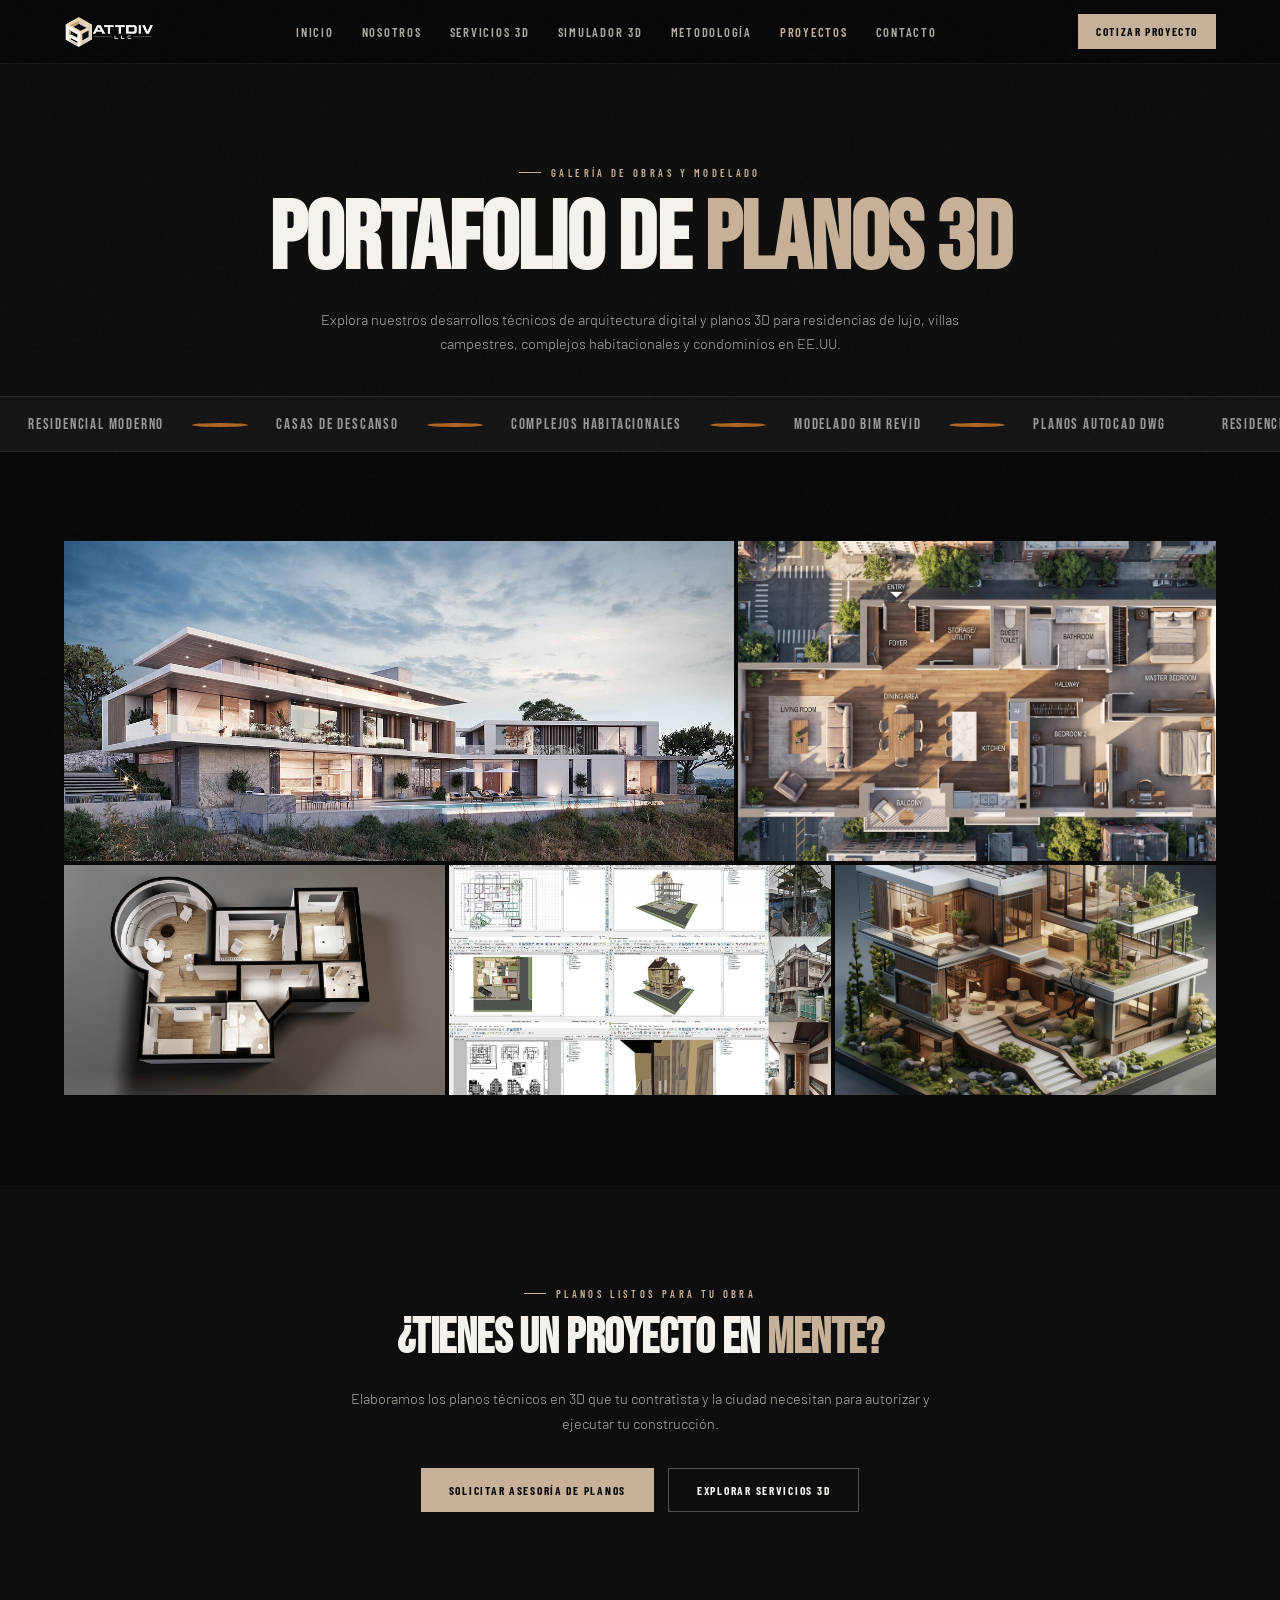
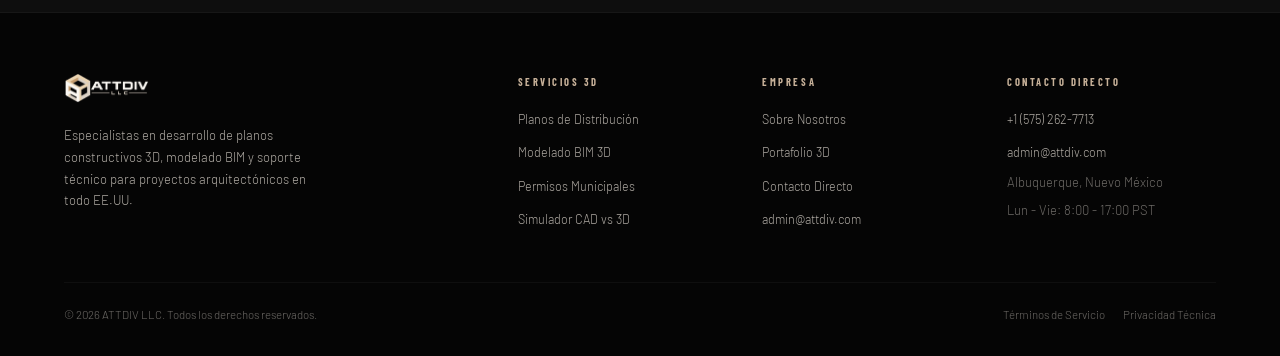
==== commit b85308cc: "Integrate official phone number (+1 5752627713) and direct WhatsApp link across all pages, contact f" ====
--- a/proyectos.html
+++ b/proyectos.html
@@ -53,7 +53,9 @@
     <a href="index.html#contacto" onclick="closeMob()">Contacto</a>
     <div class="mob-meta">
       <p>ATTDIV LLC • Planos 3D de Construcción</p>
-      <p style="color: var(--sand); margin-top: 4px;">admin@attdiv.com</p>
+      <p style="color: var(--sand); margin-top: 4px;">
+        <a href="tel:+15752627713">+1 (575) 262-7713</a> • <a href="mailto:admin@attdiv.com">admin@attdiv.com</a>
+      </p>
     </div>
   </div>
 
@@ -187,6 +189,7 @@
       <div class="ft-col">
         <h4>Contacto Directo</h4>
         <ul>
+          <li><a href="tel:+15752627713">+1 (575) 262-7713</a></li>
           <li><a href="mailto:admin@attdiv.com">admin@attdiv.com</a></li>
           <li style="font-size: 13px; color: var(--gray);">Albuquerque, Nuevo México</li>
           <li style="font-size: 13px; color: var(--gray);">Lun - Vie: 8:00 - 17:00 PST</li>
@@ -204,9 +207,9 @@
 
   <!-- MOBILE FLOATING ACTION BAR -->
   <aside class="mob-bar" aria-label="Acciones rápidas móviles">
-    <a href="mailto:admin@attdiv.com" class="mob-bar-btn mob-bar-mail">
-      <svg width="15" height="15" viewBox="0 0 24 24" fill="none" stroke="currentColor" stroke-width="2"><path d="M4 4h16c1.1 0 2 .9 2 2v12c0 1.1-.9 2-2 2H4c-1.1 0-2-.9-2-2V6c0-1.1.9-2 2-2z"/><polyline points="22,6 12,13 2,6"/></svg>
-      <span>admin@attdiv.com</span>
+    <a href="tel:+15752627713" class="mob-bar-btn mob-bar-mail">
+      <svg width="15" height="15" viewBox="0 0 24 24" fill="none" stroke="currentColor" stroke-width="2"><path d="M22 16.92v3a2 2 0 0 1-2.18 2 19.79 19.79 0 0 1-8.63-3.07 19.5 19.5 0 0 1-6-6 19.79 19.79 0 0 1-3.07-8.67A2 2 0 0 1 4.11 2h3a2 2 0 0 1 2 1.72 12.84 12.84 0 0 0 .7 2.81 2 2 0 0 1-.45 2.11L8.09 9.91a16 16 0 0 0 6 6l1.27-1.27a2 2 0 0 1 2.11-.45 12.84 12.84 0 0 0 2.81.7A2 2 0 0 1 22 16.92z"/></svg>
+      <span>Llamar / Teléfono</span>
     </a>
     <a href="index.html#contacto" class="mob-bar-btn mob-bar-cta">
       <span>Cotizar Planos</span>
